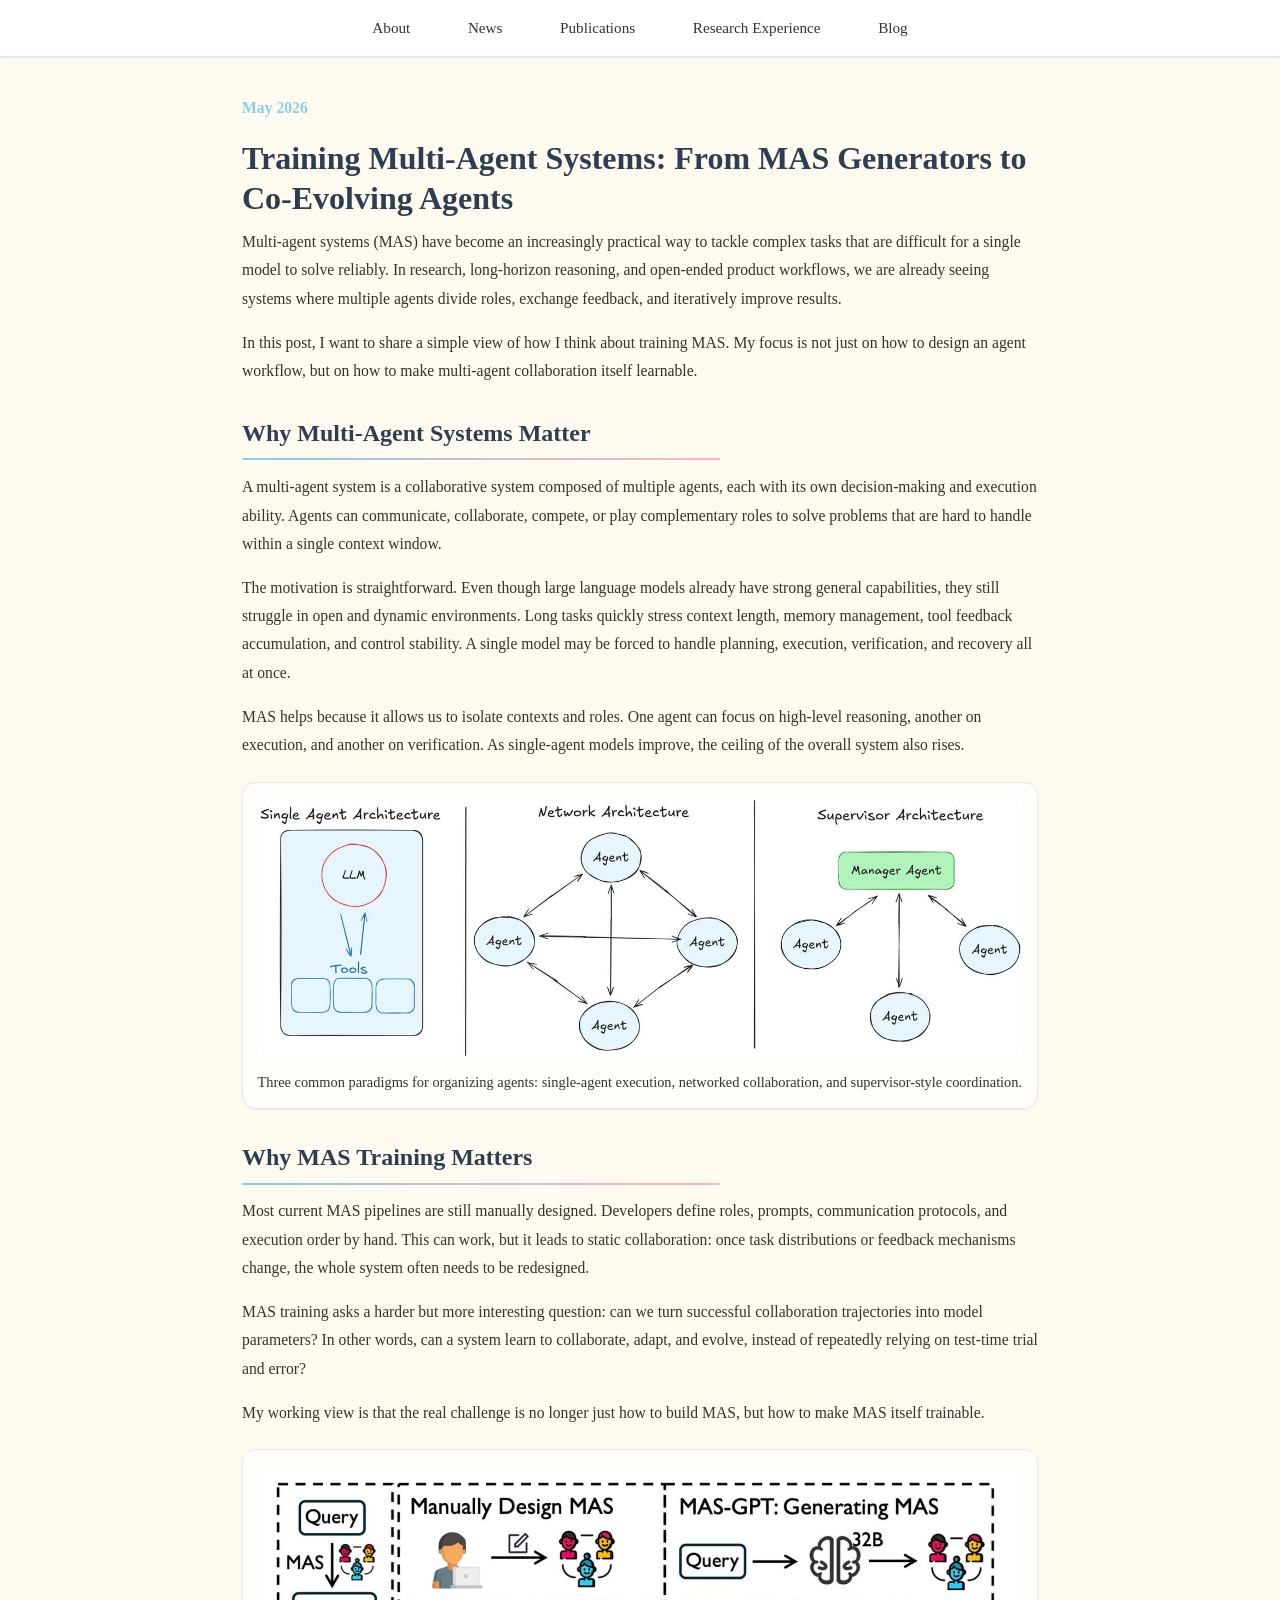
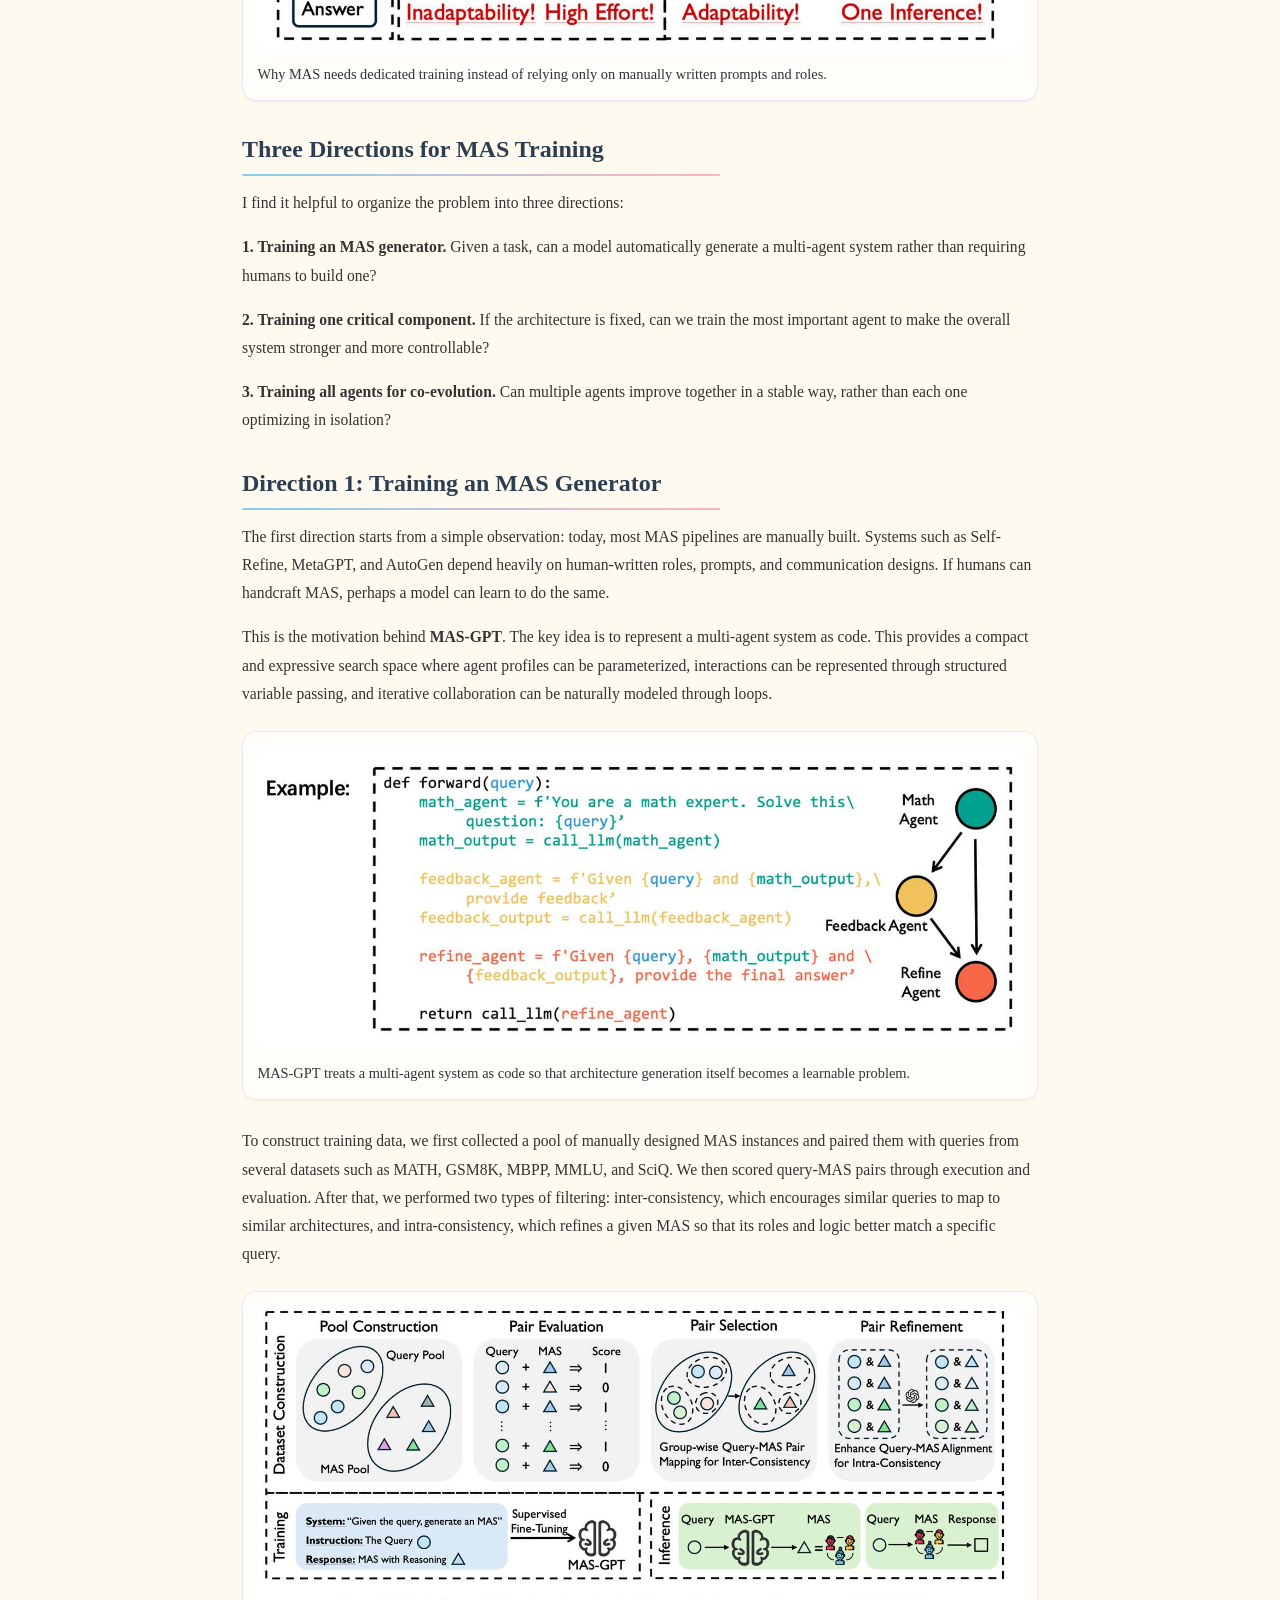
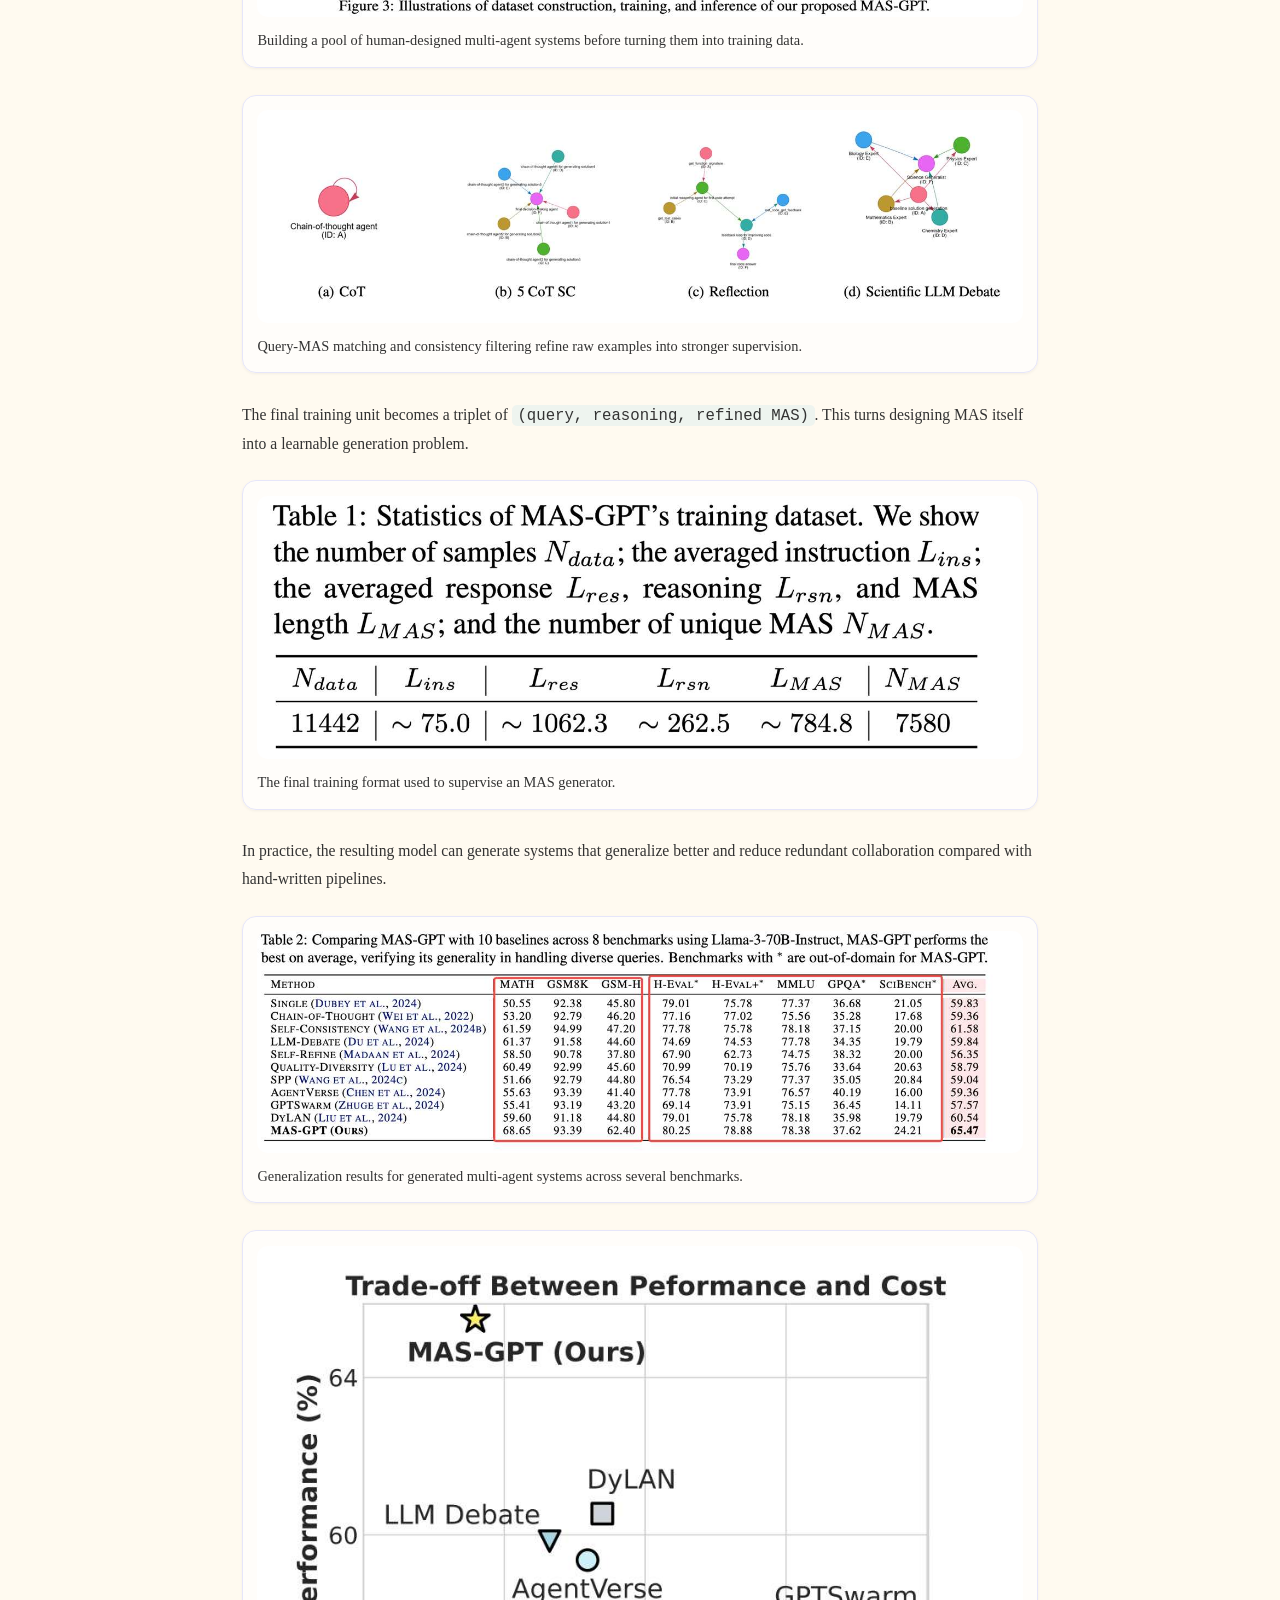
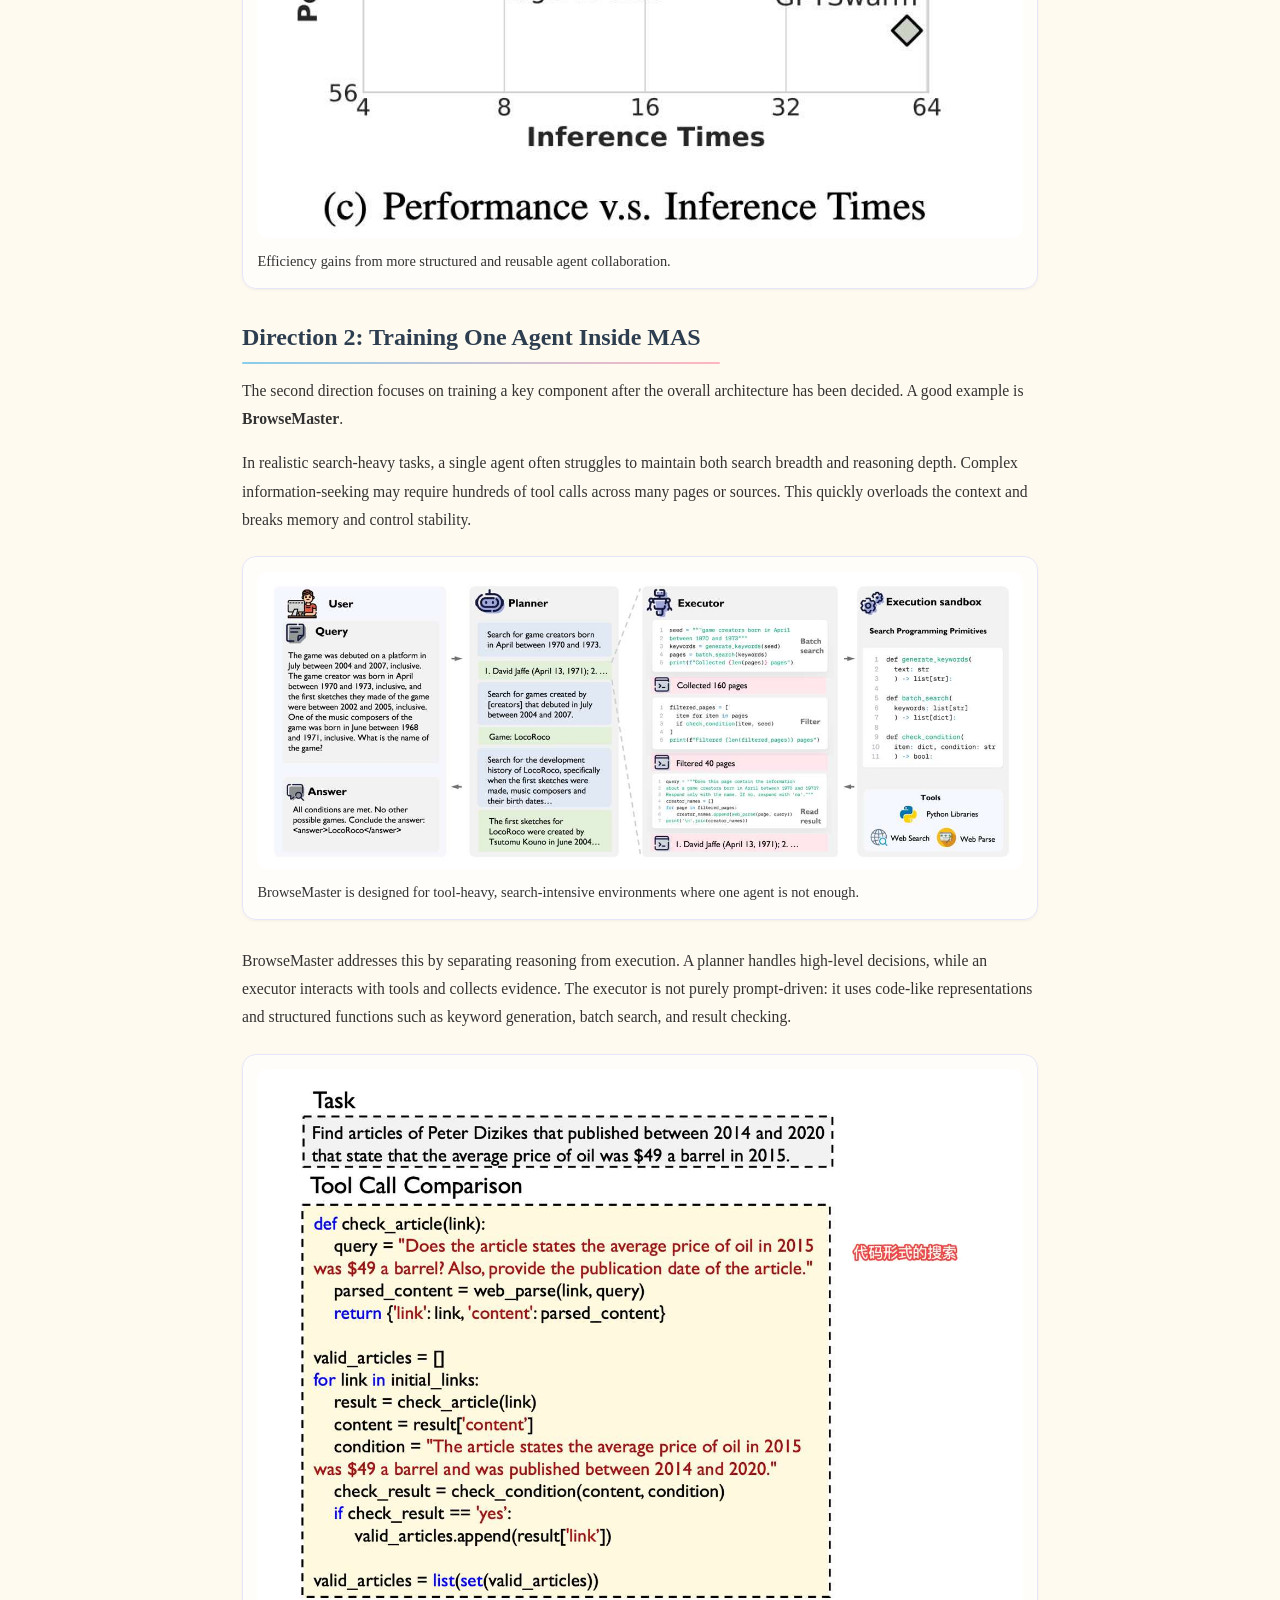
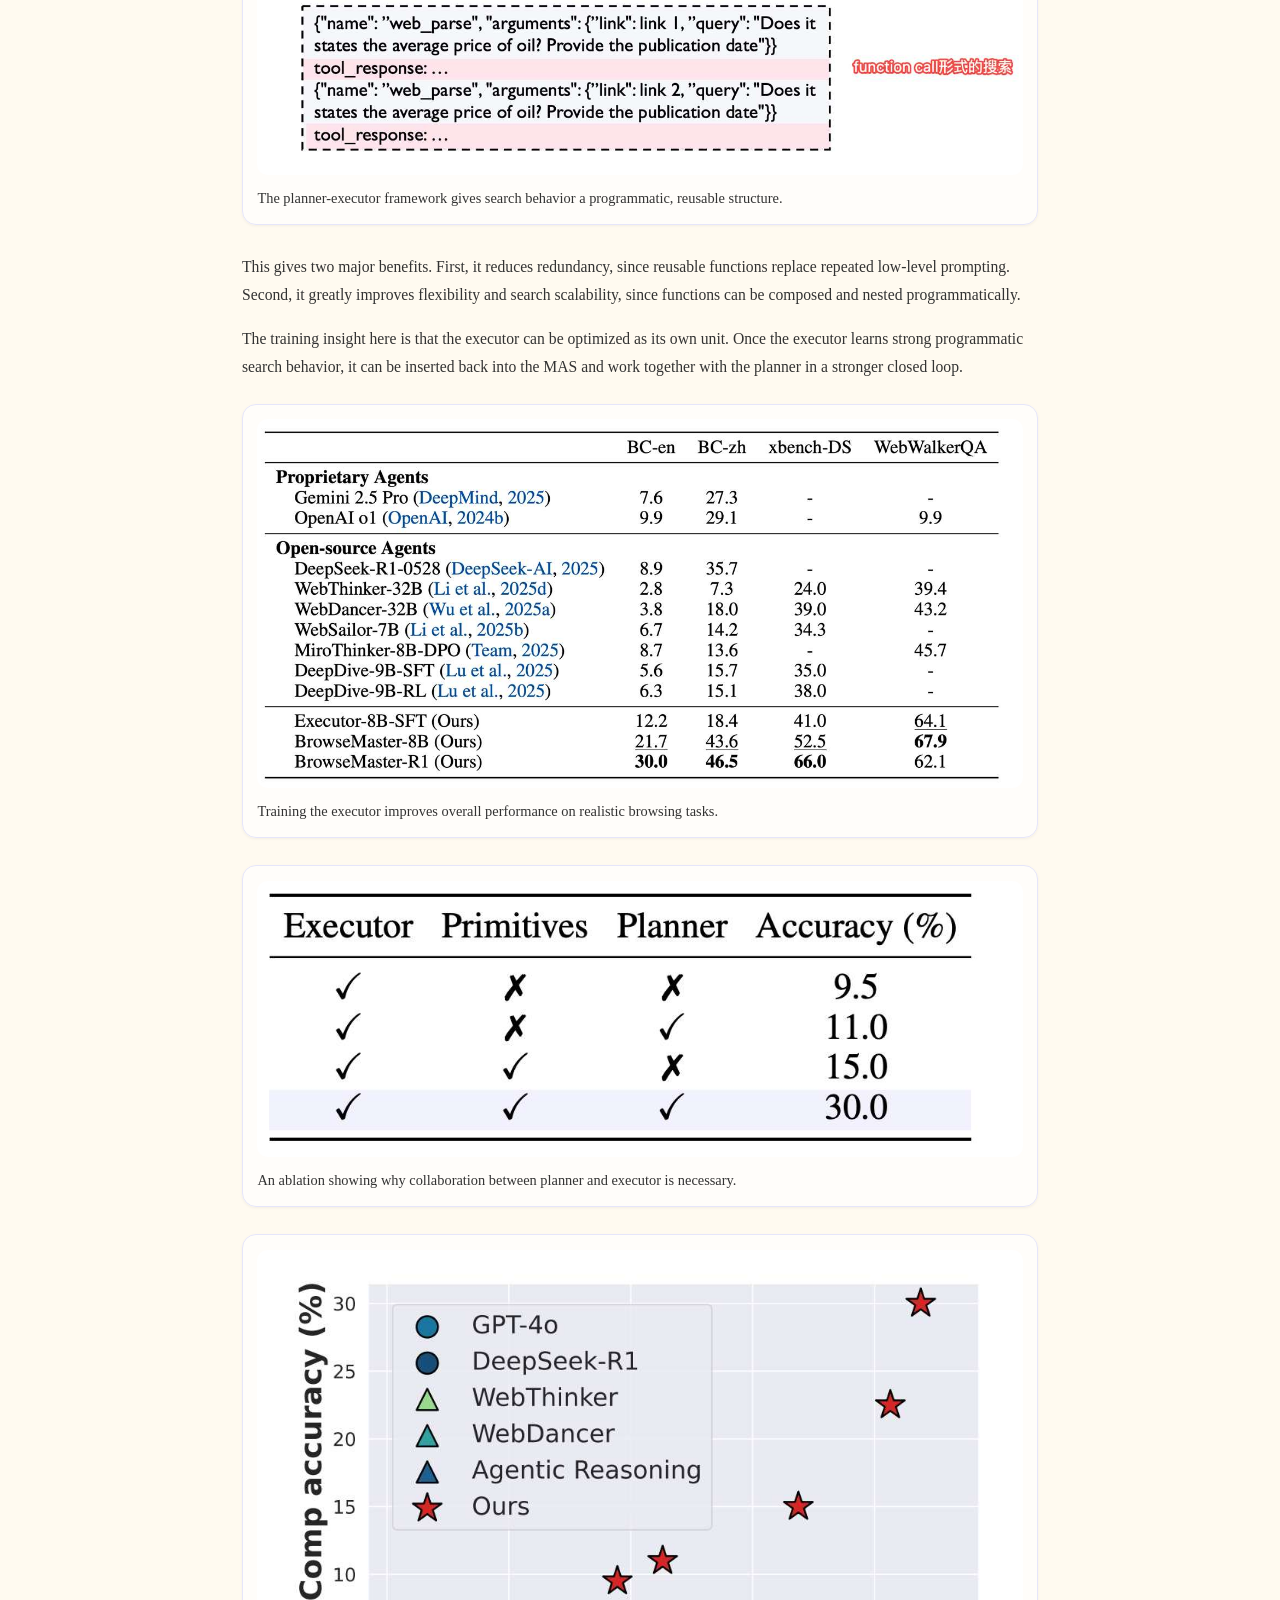
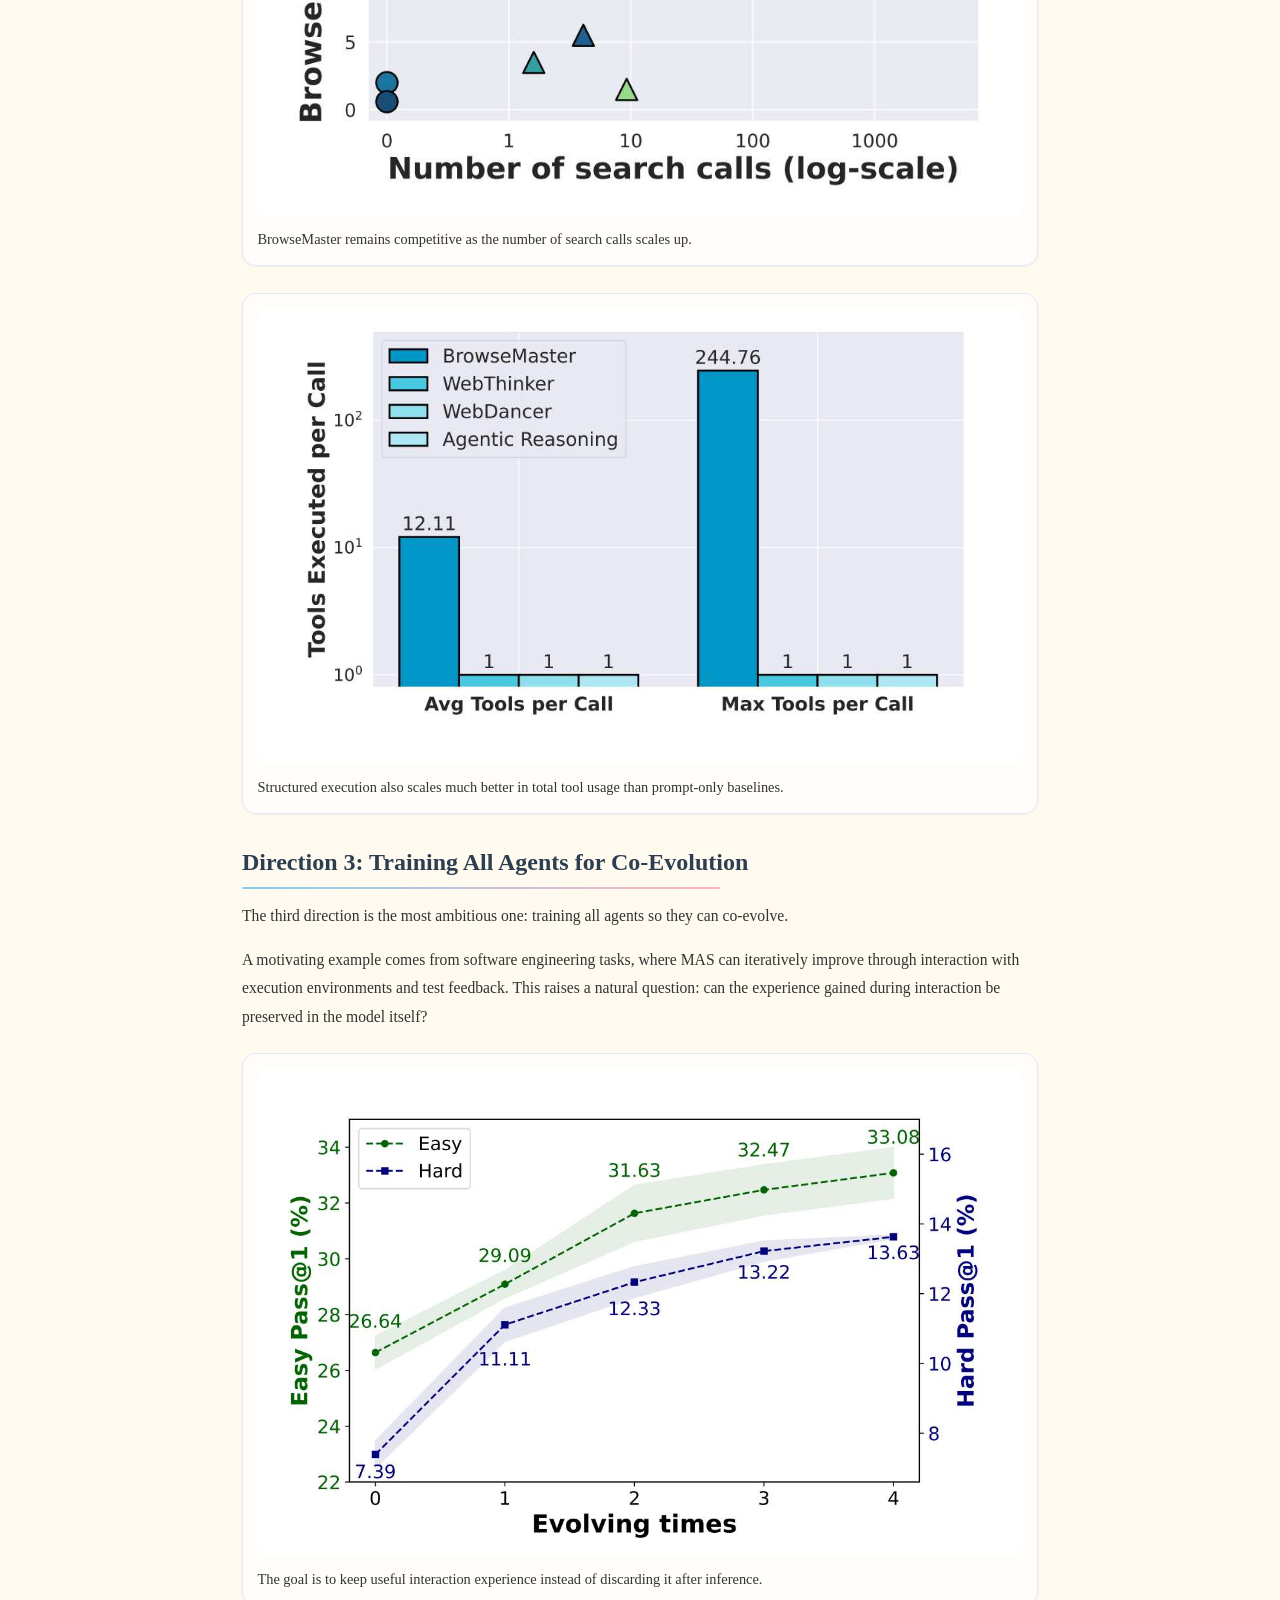
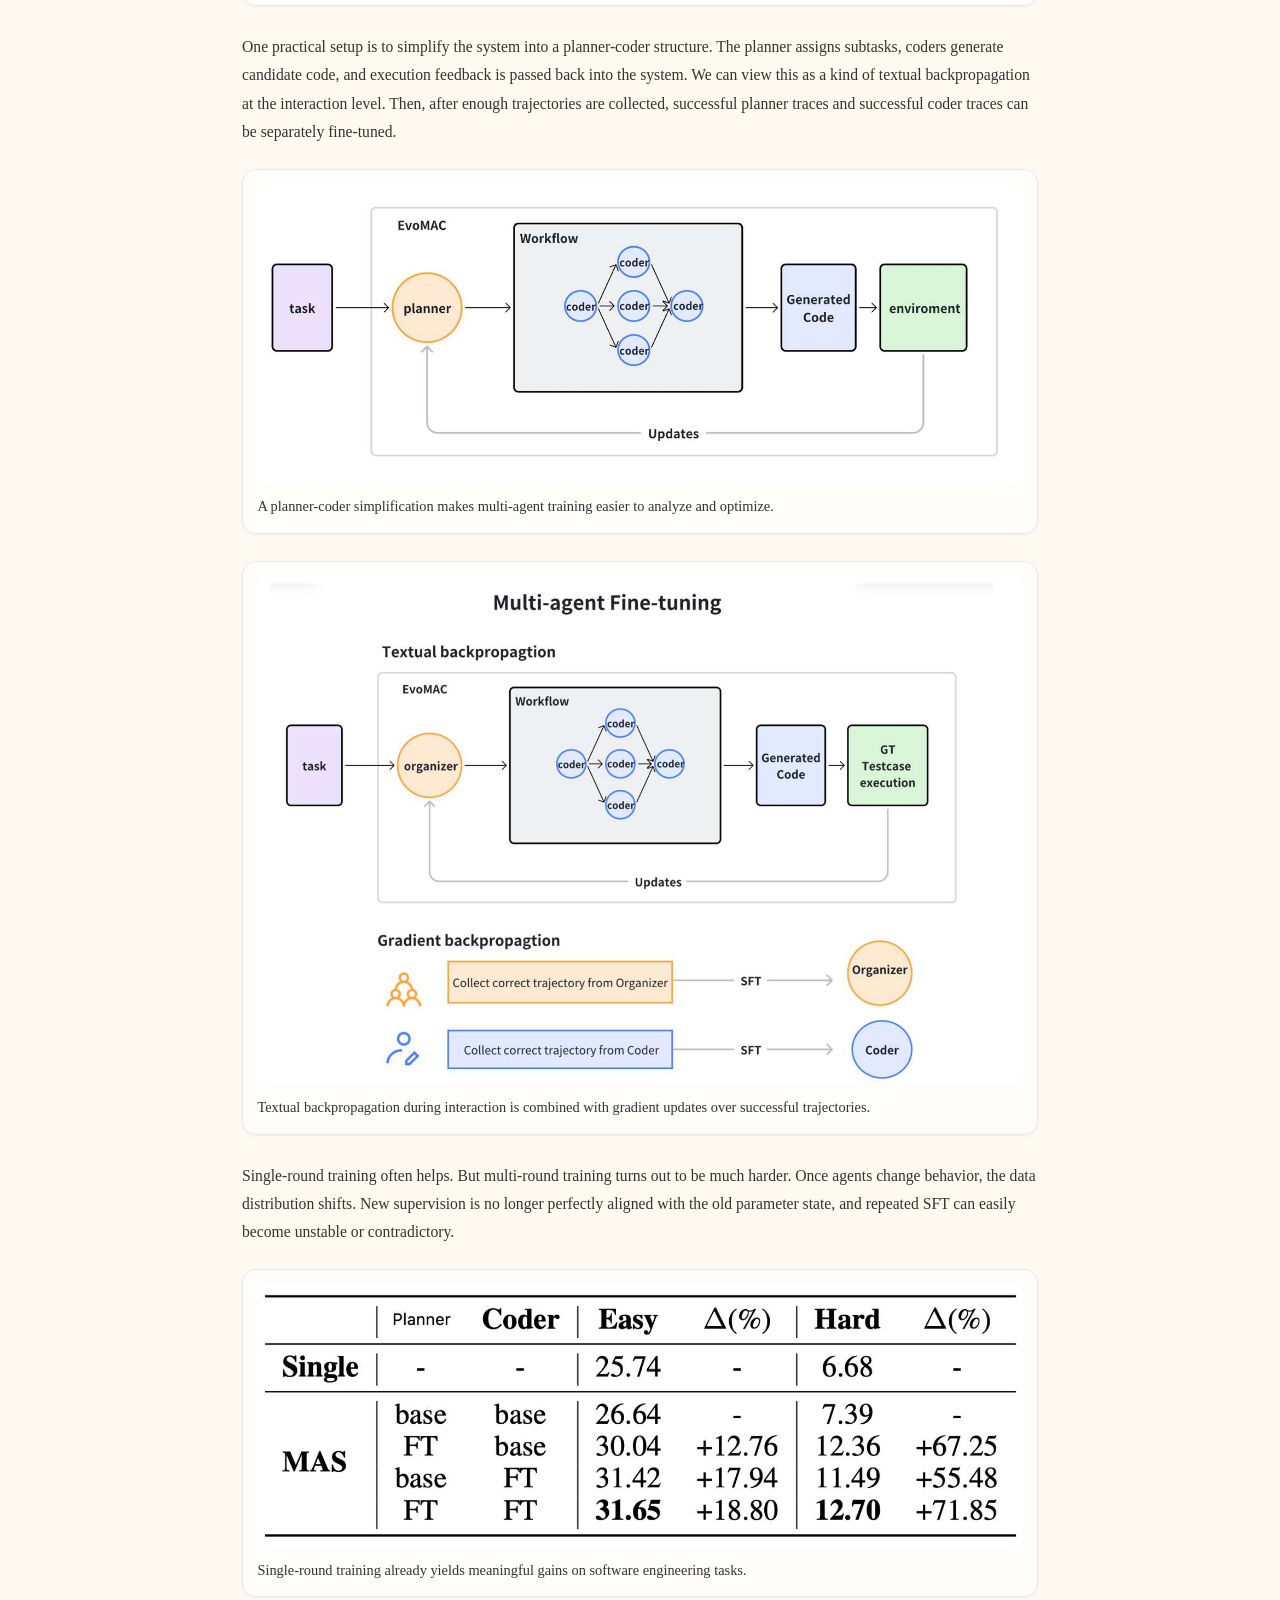
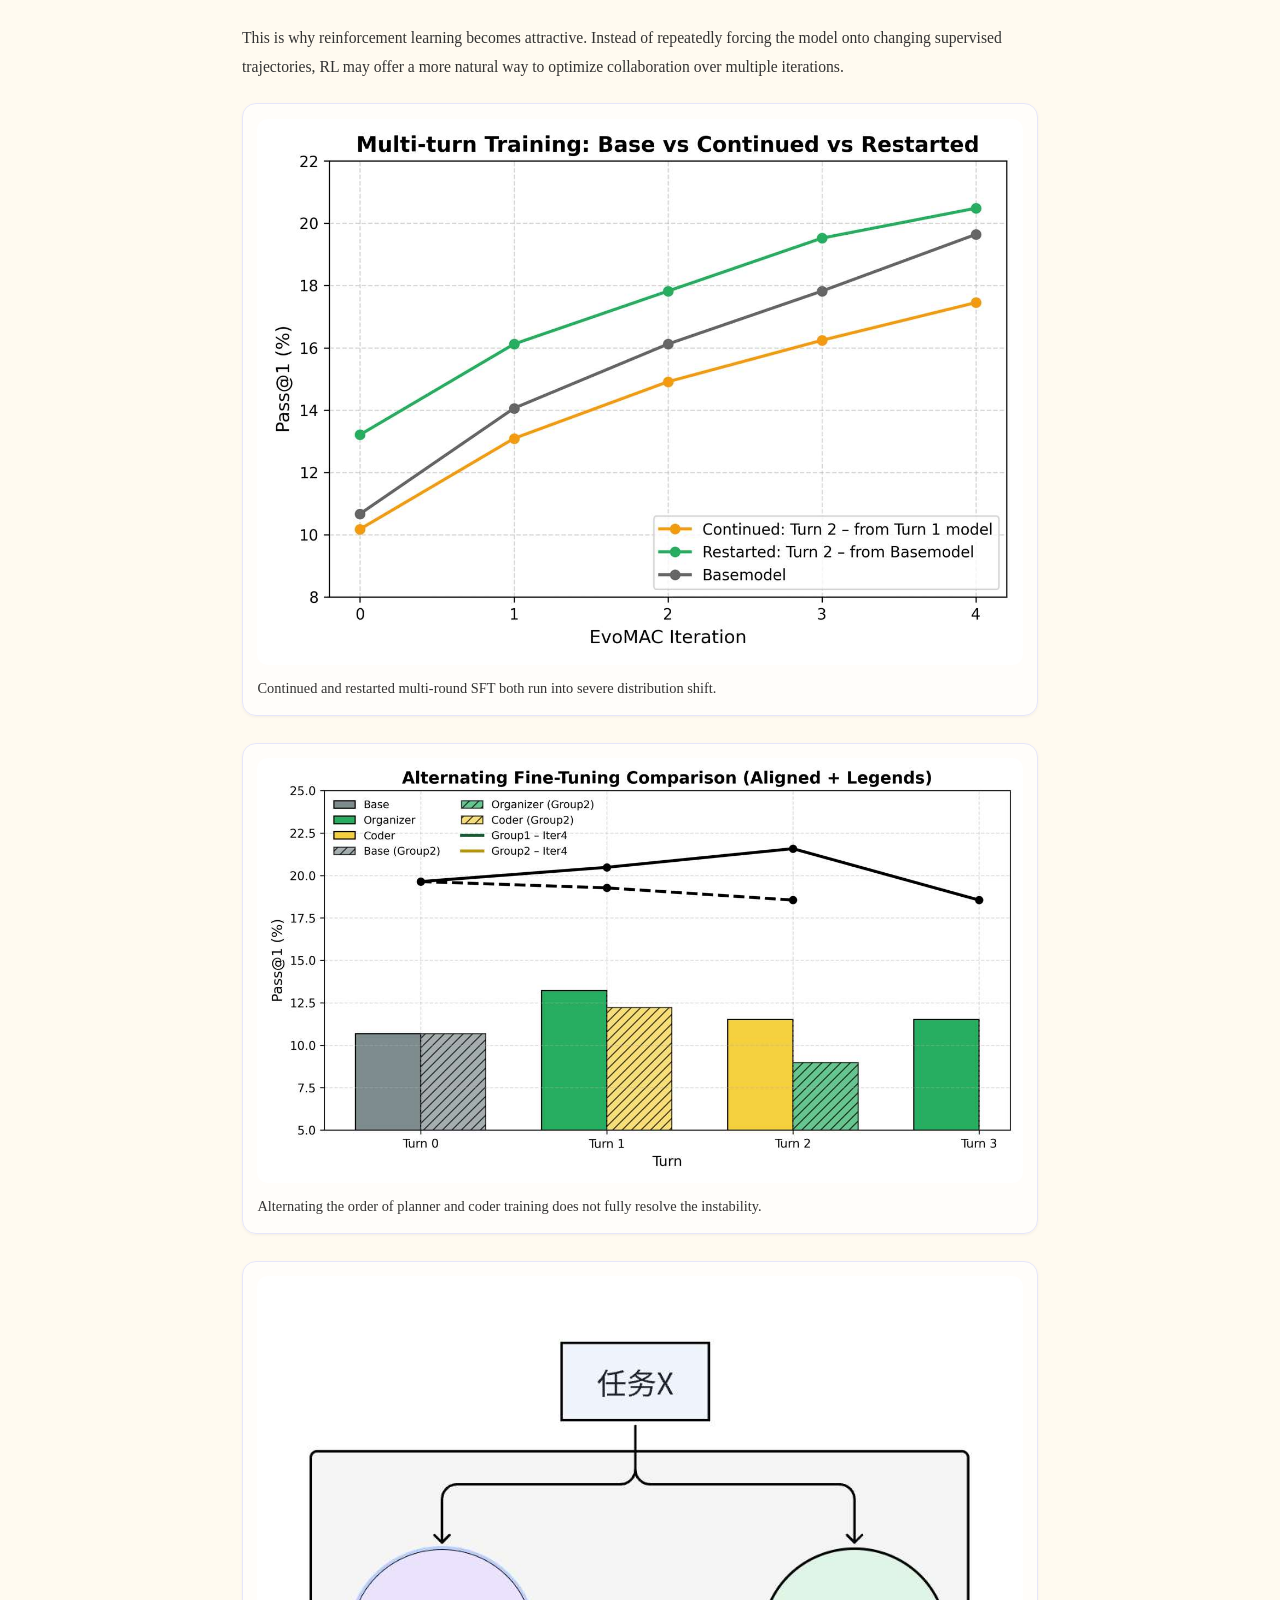
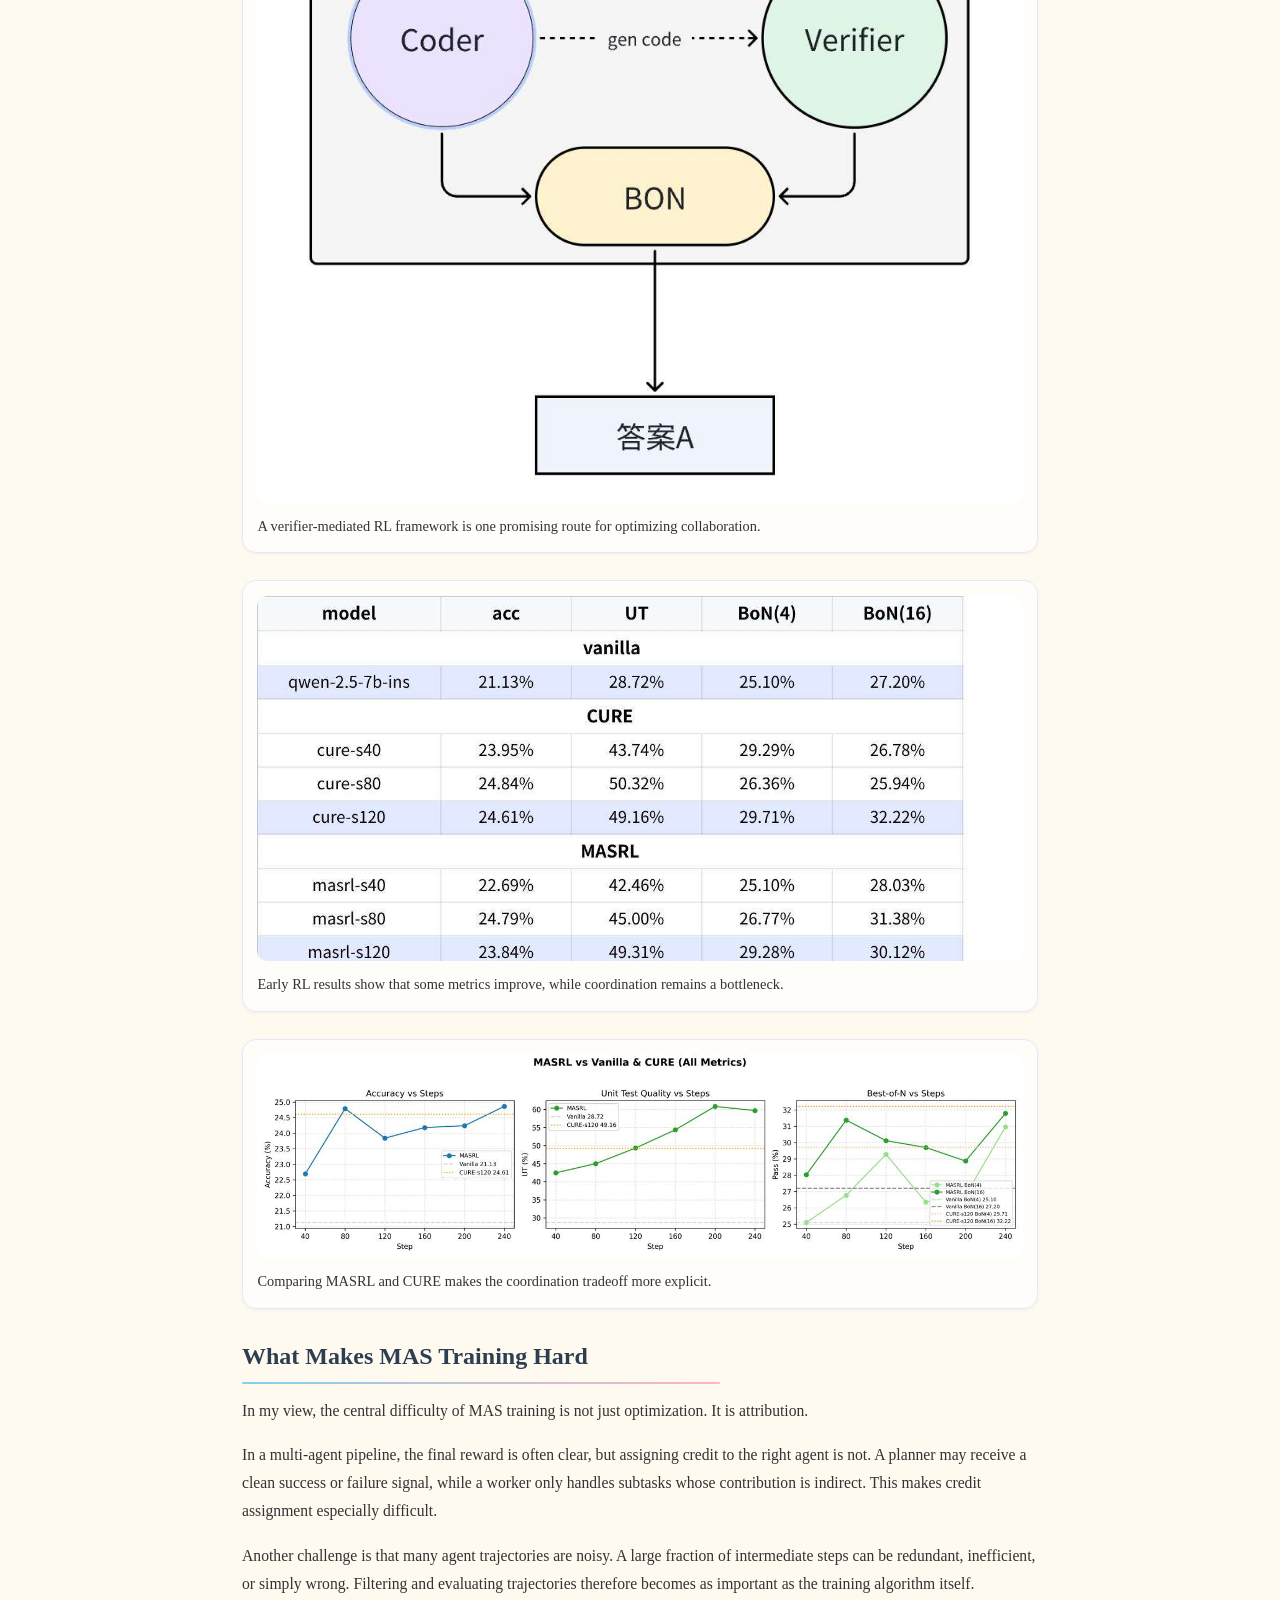
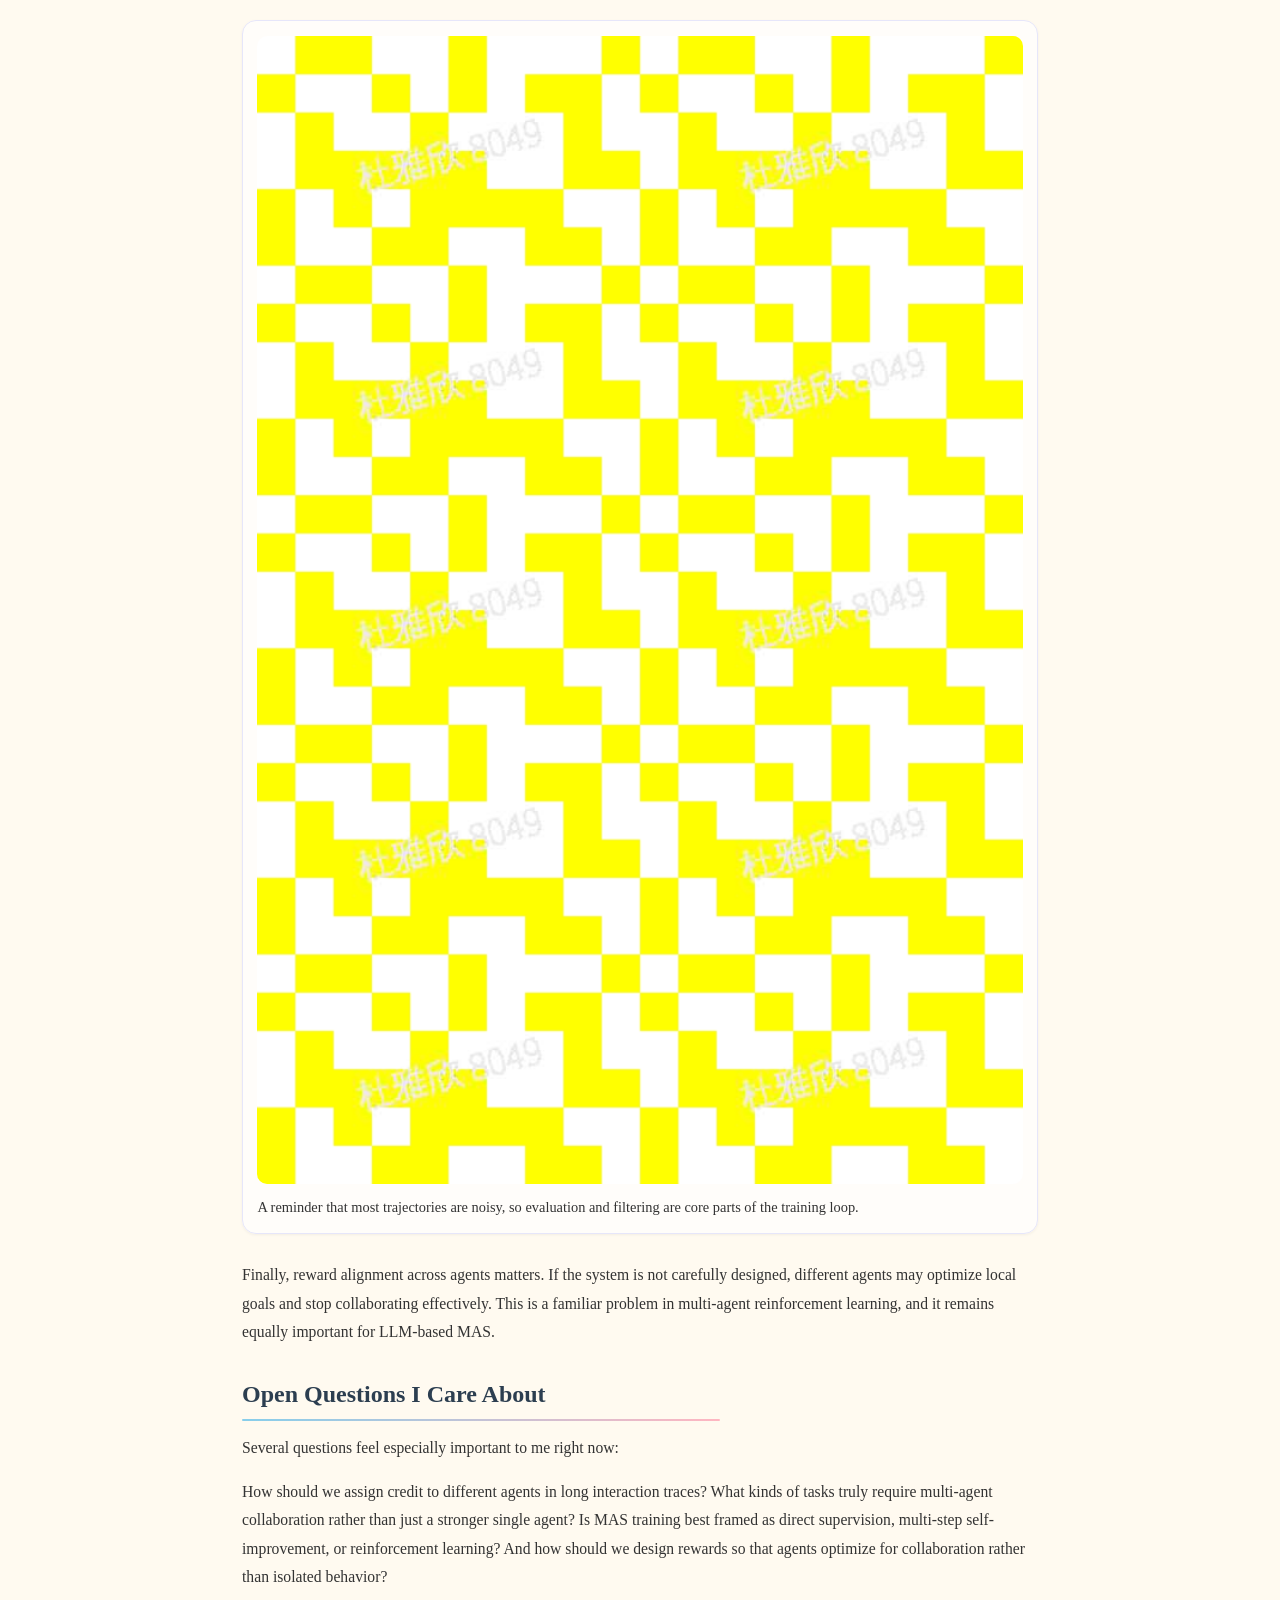
==== blog/multi-agent-training.html @ 7788f98d "Reposition blog figures inline" ====
<!DOCTYPE html>
<html lang="en">
<head>
    <meta charset="UTF-8">
    <meta name="viewport" content="width=device-width, initial-scale=1.0">
    <title>Training Multi-Agent Systems - Yaxin Du</title>
    <link rel="stylesheet" href="../style.css">
</head>
<body>
    <header>
        <nav>
            <ul>
                <li><a href="../index.html#about">About</a></li>
                <li><a href="../index.html#news">News</a></li>
                <li><a href="../index.html#publications">Publications</a></li>
                <li><a href="../index.html#experience">Research Experience</a></li>
                <li><a href="../index.html#blog">Blog</a></li>
            </ul>
        </nav>
    </header>

    <main>
        <section class="section">
            <div class="container blog-post">
                <p class="blog-meta">May 2026</p>
                <h1>Training Multi-Agent Systems: From MAS Generators to Co-Evolving Agents</h1>
                <p>
                    Multi-agent systems (MAS) have become an increasingly practical way to tackle complex tasks that
                    are difficult for a single model to solve reliably. In research, long-horizon reasoning, and
                    open-ended product workflows, we are already seeing systems where multiple agents divide roles,
                    exchange feedback, and iteratively improve results.
                </p>
                <p>
                    In this post, I want to share a simple view of how I think about training MAS. My focus is not
                    just on how to design an agent workflow, but on how to make multi-agent collaboration itself
                    learnable.
                </p>

                <h2>Why Multi-Agent Systems Matter</h2>
                <p>
                    A multi-agent system is a collaborative system composed of multiple agents, each with its own
                    decision-making and execution ability. Agents can communicate, collaborate, compete, or play
                    complementary roles to solve problems that are hard to handle within a single context window.
                </p>
                <p>
                    The motivation is straightforward. Even though large language models already have strong general
                    capabilities, they still struggle in open and dynamic environments. Long tasks quickly stress
                    context length, memory management, tool feedback accumulation, and control stability. A single
                    model may be forced to handle planning, execution, verification, and recovery all at once.
                </p>
                <p>
                    MAS helps because it allows us to isolate contexts and roles. One agent can focus on high-level
                    reasoning, another on execution, and another on verification. As single-agent models improve, the
                    ceiling of the overall system also rises.
                </p>
                <figure class="blog-figure">
                    <img src="assets-web/image2.jpg" alt="Comparison of single-agent, network, and supervisor multi-agent architectures.">
                    <figcaption>
                        Three common paradigms for organizing agents: single-agent execution, networked collaboration,
                        and supervisor-style coordination.
                    </figcaption>
                </figure>

                <h2>Why MAS Training Matters</h2>
                <p>
                    Most current MAS pipelines are still manually designed. Developers define roles, prompts,
                    communication protocols, and execution order by hand. This can work, but it leads to static
                    collaboration: once task distributions or feedback mechanisms change, the whole system often needs
                    to be redesigned.
                </p>
                <p>
                    MAS training asks a harder but more interesting question: can we turn successful collaboration
                    trajectories into model parameters? In other words, can a system learn to collaborate, adapt, and
                    evolve, instead of repeatedly relying on test-time trial and error?
                </p>
                <p>
                    My working view is that the real challenge is no longer just how to build MAS, but how to make MAS
                    itself trainable.
                </p>
                <figure class="blog-figure">
                    <img src="assets-web/image3.jpg" alt="Motivation for training multi-agent systems.">
                    <figcaption>
                        Why MAS needs dedicated training instead of relying only on manually written prompts and roles.
                    </figcaption>
                </figure>

                <h2>Three Directions for MAS Training</h2>
                <p>
                    I find it helpful to organize the problem into three directions:
                </p>
                <p>
                    <strong>1. Training an MAS generator.</strong> Given a task, can a model automatically generate a
                    multi-agent system rather than requiring humans to build one?
                </p>
                <p>
                    <strong>2. Training one critical component.</strong> If the architecture is fixed, can we train
                    the most important agent to make the overall system stronger and more controllable?
                </p>
                <p>
                    <strong>3. Training all agents for co-evolution.</strong> Can multiple agents improve together in a
                    stable way, rather than each one optimizing in isolation?
                </p>

                <h2>Direction 1: Training an MAS Generator</h2>
                <p>
                    The first direction starts from a simple observation: today, most MAS pipelines are manually built.
                    Systems such as Self-Refine, MetaGPT, and AutoGen depend heavily on human-written roles, prompts,
                    and communication designs. If humans can handcraft MAS, perhaps a model can learn to do the same.
                </p>
                <p>
                    This is the motivation behind <strong>MAS-GPT</strong>. The key idea is to represent a multi-agent
                    system as code. This provides a compact and expressive search space where agent profiles can be
                    parameterized, interactions can be represented through structured variable passing, and iterative
                    collaboration can be naturally modeled through loops.
                </p>
                <figure class="blog-figure">
                    <img src="assets-web/image4.jpg" alt="MAS-GPT overview.">
                    <figcaption>
                        MAS-GPT treats a multi-agent system as code so that architecture generation itself becomes a
                        learnable problem.
                    </figcaption>
                </figure>
                <p>
                    To construct training data, we first collected a pool of manually designed MAS instances and paired
                    them with queries from several datasets such as MATH, GSM8K, MBPP, MMLU, and SciQ. We then scored
                    query-MAS pairs through execution and evaluation. After that, we performed two types of filtering:
                    inter-consistency, which encourages similar queries to map to similar architectures, and
                    intra-consistency, which refines a given MAS so that its roles and logic better match a specific
                    query.
                </p>
                <figure class="blog-figure">
                    <img src="assets-web/image5.jpg" alt="MAS-GPT data collection.">
                    <figcaption>
                        Building a pool of human-designed multi-agent systems before turning them into training data.
                    </figcaption>
                </figure>
                <figure class="blog-figure">
                    <img src="assets-web/image6.jpg" alt="MAS-GPT data filtering.">
                    <figcaption>
                        Query-MAS matching and consistency filtering refine raw examples into stronger supervision.
                    </figcaption>
                </figure>
                <p>
                    The final training unit becomes a triplet of <code>(query, reasoning, refined MAS)</code>. This
                    turns designing MAS itself into a learnable generation problem.
                </p>
                <figure class="blog-figure">
                    <img src="assets-web/image7.jpg" alt="MAS-GPT training format.">
                    <figcaption>
                        The final training format used to supervise an MAS generator.
                    </figcaption>
                </figure>
                <p>
                    In practice, the resulting model can generate systems that generalize better and reduce redundant
                    collaboration compared with hand-written pipelines.
                </p>
                <figure class="blog-figure">
                    <img src="assets-web/image8.jpg" alt="MAS-GPT generalization results.">
                    <figcaption>
                        Generalization results for generated multi-agent systems across several benchmarks.
                    </figcaption>
                </figure>
                <figure class="blog-figure">
                    <img src="assets-web/image9.jpg" alt="MAS-GPT efficiency results.">
                    <figcaption>
                        Efficiency gains from more structured and reusable agent collaboration.
                    </figcaption>
                </figure>

                <h2>Direction 2: Training One Agent Inside MAS</h2>
                <p>
                    The second direction focuses on training a key component after the overall architecture has been
                    decided. A good example is <strong>BrowseMaster</strong>.
                </p>
                <p>
                    In realistic search-heavy tasks, a single agent often struggles to maintain both search breadth and
                    reasoning depth. Complex information-seeking may require hundreds of tool calls across many pages
                    or sources. This quickly overloads the context and breaks memory and control stability.
                </p>
                <figure class="blog-figure">
                    <img src="assets-web/image10.jpg" alt="BrowseMaster overview.">
                    <figcaption>
                        BrowseMaster is designed for tool-heavy, search-intensive environments where one agent is not
                        enough.
                    </figcaption>
                </figure>
                <p>
                    BrowseMaster addresses this by separating reasoning from execution. A planner handles high-level
                    decisions, while an executor interacts with tools and collects evidence. The executor is not purely
                    prompt-driven: it uses code-like representations and structured functions such as keyword
                    generation, batch search, and result checking.
                </p>
                <figure class="blog-figure">
                    <img src="assets-web/image11.jpg" alt="BrowseMaster framework.">
                    <figcaption>
                        The planner-executor framework gives search behavior a programmatic, reusable structure.
                    </figcaption>
                </figure>
                <p>
                    This gives two major benefits. First, it reduces redundancy, since reusable functions replace
                    repeated low-level prompting. Second, it greatly improves flexibility and search scalability, since
                    functions can be composed and nested programmatically.
                </p>
                <p>
                    The training insight here is that the executor can be optimized as its own unit. Once the executor
                    learns strong programmatic search behavior, it can be inserted back into the MAS and work together
                    with the planner in a stronger closed loop.
                </p>
                <figure class="blog-figure">
                    <img src="assets-web/image12.jpg" alt="BrowseMaster overall performance.">
                    <figcaption>
                        Training the executor improves overall performance on realistic browsing tasks.
                    </figcaption>
                </figure>
                <figure class="blog-figure">
                    <img src="assets-web/image13.jpg" alt="BrowseMaster collaboration ablation.">
                    <figcaption>
                        An ablation showing why collaboration between planner and executor is necessary.
                    </figcaption>
                </figure>
                <figure class="blog-figure">
                    <img src="assets-web/image14.jpg" alt="BrowseMaster scaling with search calls.">
                    <figcaption>
                        BrowseMaster remains competitive as the number of search calls scales up.
                    </figcaption>
                </figure>
                <figure class="blog-figure">
                    <img src="assets-web/image15.jpg" alt="BrowseMaster scaling with tool usage.">
                    <figcaption>
                        Structured execution also scales much better in total tool usage than prompt-only baselines.
                    </figcaption>
                </figure>

                <h2>Direction 3: Training All Agents for Co-Evolution</h2>
                <p>
                    The third direction is the most ambitious one: training all agents so they can co-evolve.
                </p>
                <p>
                    A motivating example comes from software engineering tasks, where MAS can iteratively improve
                    through interaction with execution environments and test feedback. This raises a natural question:
                    can the experience gained during interaction be preserved in the model itself?
                </p>
                <figure class="blog-figure">
                    <img src="assets-web/image16.jpg" alt="Motivation for co-evolving agents.">
                    <figcaption>
                        The goal is to keep useful interaction experience instead of discarding it after inference.
                    </figcaption>
                </figure>
                <p>
                    One practical setup is to simplify the system into a planner-coder structure. The planner assigns
                    subtasks, coders generate candidate code, and execution feedback is passed back into the system.
                    We can view this as a kind of textual backpropagation at the interaction level. Then, after enough
                    trajectories are collected, successful planner traces and successful coder traces can be separately
                    fine-tuned.
                </p>
                <figure class="blog-figure">
                    <img src="assets-web/image17.jpg" alt="Planner-coder training framework.">
                    <figcaption>
                        A planner-coder simplification makes multi-agent training easier to analyze and optimize.
                    </figcaption>
                </figure>
                <figure class="blog-figure">
                    <img src="assets-web/image18.jpg" alt="Textual and gradient backpropagation.">
                    <figcaption>
                        Textual backpropagation during interaction is combined with gradient updates over successful
                        trajectories.
                    </figcaption>
                </figure>
                <p>
                    Single-round training often helps. But multi-round training turns out to be much harder. Once
                    agents change behavior, the data distribution shifts. New supervision is no longer perfectly
                    aligned with the old parameter state, and repeated SFT can easily become unstable or contradictory.
                </p>
                <figure class="blog-figure">
                    <img src="assets-web/image19.jpg" alt="Single-round training results.">
                    <figcaption>
                        Single-round training already yields meaningful gains on software engineering tasks.
                    </figcaption>
                </figure>
                <p>
                    This is why reinforcement learning becomes attractive. Instead of repeatedly forcing the model onto
                    changing supervised trajectories, RL may offer a more natural way to optimize collaboration over
                    multiple iterations.
                </p>
                <figure class="blog-figure">
                    <img src="assets-web/image20.jpg" alt="Multi-round training instability.">
                    <figcaption>
                        Continued and restarted multi-round SFT both run into severe distribution shift.
                    </figcaption>
                </figure>
                <figure class="blog-figure">
                    <img src="assets-web/image21.jpg" alt="Alternating training order analysis.">
                    <figcaption>
                        Alternating the order of planner and coder training does not fully resolve the instability.
                    </figcaption>
                </figure>
                <figure class="blog-figure">
                    <img src="assets-web/image22.jpg" alt="RL training framework with coder and verifier.">
                    <figcaption>
                        A verifier-mediated RL framework is one promising route for optimizing collaboration.
                    </figcaption>
                </figure>
                <figure class="blog-figure">
                    <img src="assets-web/image23.jpg" alt="RL training result table.">
                    <figcaption>
                        Early RL results show that some metrics improve, while coordination remains a bottleneck.
                    </figcaption>
                </figure>
                <figure class="blog-figure">
                    <img src="assets-web/image24.jpg" alt="RL comparison curves.">
                    <figcaption>
                        Comparing MASRL and CURE makes the coordination tradeoff more explicit.
                    </figcaption>
                </figure>

                <h2>What Makes MAS Training Hard</h2>
                <p>
                    In my view, the central difficulty of MAS training is not just optimization. It is attribution.
                </p>
                <p>
                    In a multi-agent pipeline, the final reward is often clear, but assigning credit to the right agent
                    is not. A planner may receive a clean success or failure signal, while a worker only handles
                    subtasks whose contribution is indirect. This makes credit assignment especially difficult.
                </p>
                <p>
                    Another challenge is that many agent trajectories are noisy. A large fraction of intermediate steps
                    can be redundant, inefficient, or simply wrong. Filtering and evaluating trajectories therefore
                    becomes as important as the training algorithm itself.
                </p>
                <figure class="blog-figure">
                    <img src="assets-web/image25.jpg" alt="Illustration of noisy trajectories.">
                    <figcaption>
                        A reminder that most trajectories are noisy, so evaluation and filtering are core parts of the
                        training loop.
                    </figcaption>
                </figure>
                <p>
                    Finally, reward alignment across agents matters. If the system is not carefully designed, different
                    agents may optimize local goals and stop collaborating effectively. This is a familiar problem in
                    multi-agent reinforcement learning, and it remains equally important for LLM-based MAS.
                </p>

                <h2>Open Questions I Care About</h2>
                <p>
                    Several questions feel especially important to me right now:
                </p>
                <p>
                    How should we assign credit to different agents in long interaction traces? What kinds of tasks
                    truly require multi-agent collaboration rather than just a stronger single agent? Is MAS training
                    best framed as direct supervision, multi-step self-improvement, or reinforcement learning? And how
                    should we design rewards so that agents optimize for collaboration rather than isolated behavior?
                </p>
                <p>
                    There is also a deeper dilemma: if a task can already be solved well by a single agent, then MAS
                    may be unnecessary. But if a task truly benefits from MAS, it is often exactly the kind of task
                    that is difficult to train in a stable way.
                </p>

                <h2>Closing Thoughts</h2>
                <p>
                    Compared with single-agent systems, multi-agent systems are more naturally tied to iteration,
                    decomposition, and co-evolution. That is what makes them exciting, but also what makes them hard.
                </p>
                <p>
                    My current takeaway is simple: designing MAS is not enough. If we want robust, adaptive, and
                    scalable multi-agent systems, we need to understand how to train collaboration itself.
                </p>
                <p>
                    If you are interested in repo-level coding, tool use, or multi-agent training, I would be very
                    happy to discuss.
                </p>
            </div>
        </section>
    </main>

    <footer>
        <div class="container">
            <p>&copy; 2026 Yaxin Du. All rights reserved.</p>
        </div>
    </footer>
</body>
</html>
---- style.css ----
/* Reset and Base Styles */
* {
    margin: 0;
    padding: 0;
    box-sizing: border-box;
}

:root {
    --primary-color: #2c3e50;
    --secondary-color: #87ceeb;
    --accent-color: #ffb6c1;
    --text-color: #333333;
    --text-light: #808080;
    --bg-color: #fffaf0;
    --bg-light: #fff5ee;
    --border-color: #e6e6fa;
    --shadow: 0 1px 3px rgba(0, 0, 0, 0.05);
}

body {
    font-family: 'Georgia', 'Times New Roman', serif, -apple-system, BlinkMacSystemFont, 'Segoe UI', 'Roboto';
    line-height: 1.6;
    color: var(--text-color);
    background-color: var(--bg-color);
    font-size: 15px;
}

header {
    background-color: white;
    padding: 1rem 0;
    position: sticky;
    top: 0;
    z-index: 1000;
    box-shadow: 0 2px 8px rgba(135, 206, 235, 0.1);
    border-bottom: 2px solid var(--border-color);
}

nav ul {
    display: flex;
    justify-content: center;
    list-style: none;
    gap: 2rem;
}

nav a {
    color: var(--text-color);
    text-decoration: none;
    font-weight: 500;
    transition: all 0.3s ease;
    padding: 0.4rem 0.8rem;
    font-size: 0.95rem;
    border-radius: 15px;
}

nav a:hover {
    color: var(--secondary-color);
    background-color: rgba(135, 206, 235, 0.1);
}

.container {
    max-width: 1100px;
    margin: 0 auto;
    padding: 0 2rem;
}

.section {
    padding: 2.2rem 0;
}

.section:nth-child(even) {
    background-color: var(--bg-light);
}

.section h2 {
    font-size: 1.5rem;
    margin-bottom: 1.2rem;
    color: var(--primary-color);
    font-weight: 600;
    position: relative;
    padding-bottom: 0.5rem;
    display: inline-block;
}

.section h2::after {
    content: '';
    position: absolute;
    bottom: 0;
    left: 0;
    width: 60%;
    height: 2px;
    background: linear-gradient(to right, var(--secondary-color), var(--accent-color));
    border-radius: 2px;
}

.about-content {
    display: flex;
    gap: 2rem;
    align-items: start;
}

.profile-image {
    flex-shrink: 0;
}

.profile-image img {
    width: 160px;
    height: 160px;
    border-radius: 50%;
    object-fit: cover;
    box-shadow: 0 4px 15px rgba(135, 206, 235, 0.3);
    border: 3px solid white;
    transition: transform 0.3s ease;
}

.profile-image img:hover {
    transform: scale(1.05);
}

.profile-info h1 {
    font-size: 1.95rem;
    color: var(--primary-color);
    margin-bottom: 0.3rem;
    font-weight: 600;
    font-family: 'Georgia', serif;
}

.profile-info .title {
    font-size: 1rem;
    color: var(--text-light);
    margin-bottom: 0.2rem;
    font-style: italic;
}

.profile-info .affiliation {
    font-size: 0.95rem;
    color: var(--secondary-color);
    margin-bottom: 1rem;
    font-weight: 500;
}

.profile-info .bio,
.conference-note {
    line-height: 1.7;
    margin-bottom: 1rem;
    font-size: 0.95rem;
}

.conference-note {
    padding: 0.85rem 1rem;
    background-color: rgba(135, 206, 235, 0.12);
    border-left: 3px solid var(--secondary-color);
    border-radius: 8px;
}

.social-links {
    display: flex;
    gap: 0.8rem;
    flex-wrap: wrap;
}

.social-links a,
.social-links .social-wechat {
    color: var(--text-color);
    text-decoration: none;
    font-size: 0.88rem;
    transition: all 0.3s ease;
    display: flex;
    align-items: center;
    gap: 0.4rem;
    padding: 0.4rem 0.8rem;
    border-radius: 15px;
    background-color: rgba(135, 206, 235, 0.1);
}

.social-links a:hover {
    color: white;
    background-color: var(--secondary-color);
    transform: translateY(-2px);
}

.social-links i {
    font-size: 1rem;
}

.news-list,
.publications-list-simple,
.internship-list {
    list-style: none;
    padding: 0;
    margin: 0;
}

.news-list li,
.publications-list-simple li,
.internship-list li {
    margin-bottom: 1rem;
    line-height: 1.65;
    font-size: 0.92rem;
    color: var(--text-color);
    padding-left: 1.2rem;
    position: relative;
}

.news-list li::before,
.publications-list-simple li::before,
.internship-list li::before {
    content: "•";
    position: absolute;
    left: 0;
    color: var(--secondary-color);
    font-weight: bold;
    font-size: 1.2rem;
}

.news-date,
.publications-list-simple .venue,
.internship-list .intern-period {
    display: inline-block;
    color: white;
    padding: 0.15rem 0.5rem;
    border-radius: 4px;
    font-size: 0.75rem;
    font-weight: 600;
    margin-right: 0.5rem;
}

.news-date,
.publications-list-simple .venue {
    background-color: var(--secondary-color);
}

.internship-list .intern-period {
    background-color: var(--accent-color);
}

.news-list a,
.publications-list-simple li a,
.internship-list .intern-role a {
    color: var(--secondary-color);
    text-decoration: none;
}

.news-list a:hover,
.publications-list-simple li a:hover,
.internship-list .intern-role a:hover {
    text-decoration: underline;
}

.publications-list-simple .authors {
    font-size: 0.85rem;
    color: var(--text-light);
}

.citation-note {
    font-size: 0.84rem;
    color: var(--text-light);
    font-style: italic;
}

.publications-list-simple .authors strong {
    font-weight: 600;
    color: var(--text-color);
}

.publication-group {
    margin-top: 1rem;
}

.publication-group + .publication-group {
    margin-top: 2rem;
}

.publication-group h3 {
    color: var(--primary-color);
    font-size: 1.12rem;
    margin-bottom: 0.85rem;
}

.publication-subgroup + .publication-subgroup {
    margin-top: 1.5rem;
}

.group-label {
    font-size: 0.82rem;
    text-transform: uppercase;
    letter-spacing: 0.08em;
    color: var(--text-light);
    margin-bottom: 0.75rem;
}

.muted-list li {
    opacity: 0.9;
}

.publication-details {
    margin-top: 1rem;
    border: 1px solid var(--border-color);
    border-radius: 10px;
    background: rgba(255, 255, 255, 0.65);
    padding: 0.2rem 1rem 0.8rem;
}

.publication-details summary {
    cursor: pointer;
    color: var(--primary-color);
    font-size: 1.02rem;
    font-weight: 600;
    padding: 0.85rem 0;
    list-style: none;
}

.publication-details summary::-webkit-details-marker {
    display: none;
}

.publication-details summary::after {
    content: 'Show';
    float: right;
    color: var(--secondary-color);
    font-size: 0.82rem;
    font-weight: 500;
}

.publication-details[open] summary::after {
    content: 'Hide';
}

.blog-card {
    background: rgba(255, 255, 255, 0.72);
    border: 1px solid var(--border-color);
    border-radius: 12px;
    padding: 1.2rem 1.3rem;
    box-shadow: var(--shadow);
}

.blog-card h3,
.blog-post h1 {
    color: var(--primary-color);
    margin-bottom: 0.65rem;
}

.blog-meta {
    color: var(--secondary-color);
    font-size: 0.85rem;
    font-weight: 600;
    margin-bottom: 0.45rem;
}

.blog-summary {
    color: var(--text-color);
    font-size: 0.93rem;
    line-height: 1.7;
    margin-bottom: 0.9rem;
}

.blog-link {
    display: inline-block;
    color: var(--secondary-color);
    text-decoration: none;
    font-weight: 600;
}

.blog-link:hover {
    text-decoration: underline;
}

.blog-post {
    max-width: 860px;
}

.blog-post h1 {
    font-size: 2rem;
    line-height: 1.25;
}

.blog-post h2 {
    display: block;
    margin-top: 1.8rem;
    margin-bottom: 0.8rem;
}

.blog-post p {
    margin-bottom: 1rem;
    line-height: 1.8;
    font-size: 0.98rem;
}

.blog-post code {
    font-family: ui-monospace, SFMono-Regular, Menlo, monospace;
    background: rgba(135, 206, 235, 0.14);
    padding: 0.1rem 0.35rem;
    border-radius: 5px;
}

.blog-figure {
    margin: 1.4rem 0 1.7rem;
    padding: 0.9rem;
    background: rgba(255, 255, 255, 0.68);
    border: 1px solid var(--border-color);
    border-radius: 14px;
    box-shadow: var(--shadow);
}

.blog-figure img {
    display: block;
    width: 100%;
    border-radius: 10px;
}

.blog-figure figcaption {
    margin-top: 0.75rem;
    color: var(--text-color);
    font-size: 0.9rem;
    line-height: 1.6;
}

.blog-gallery {
    display: grid;
    grid-template-columns: repeat(auto-fit, minmax(240px, 1fr));
    gap: 1rem;
    margin-top: 1rem;
}

.blog-gallery .blog-figure {
    margin: 0;
}

.experience-header {
    display: flex;
    flex-wrap: wrap;
    align-items: center;
    gap: 0.4rem;
    margin-bottom: 0.3rem;
}

.internship-list .intern-company {
    font-size: 0.96rem;
    font-weight: 600;
    color: var(--primary-color);
}

.internship-list .intern-role {
    font-size: 0.88rem;
    color: var(--text-light);
}

footer {
    background: linear-gradient(to right, var(--bg-light), white);
    color: var(--text-light);
    text-align: center;
    padding: 1.5rem 0;
    margin-top: 2rem;
    border-top: 2px solid var(--border-color);
    font-size: 0.85rem;
}

footer p {
    margin: 0.2rem 0;
}

@media (max-width: 768px) {
    .about-content {
        flex-direction: column;
        align-items: center;
        text-align: center;
    }

    .profile-image img {
        width: 180px;
        height: 180px;
    }

    .social-links {
        justify-content: center;
    }

    nav ul {
        flex-wrap: wrap;
        gap: 1rem;
    }

    .experience-header {
        flex-direction: column;
        align-items: flex-start;
        gap: 0.35rem;
    }

    .section h2 {
        font-size: 1.6rem;
    }

    .profile-info h1 {
        font-size: 2rem;
    }

    .container {
        padding: 0 1.25rem;
    }
}
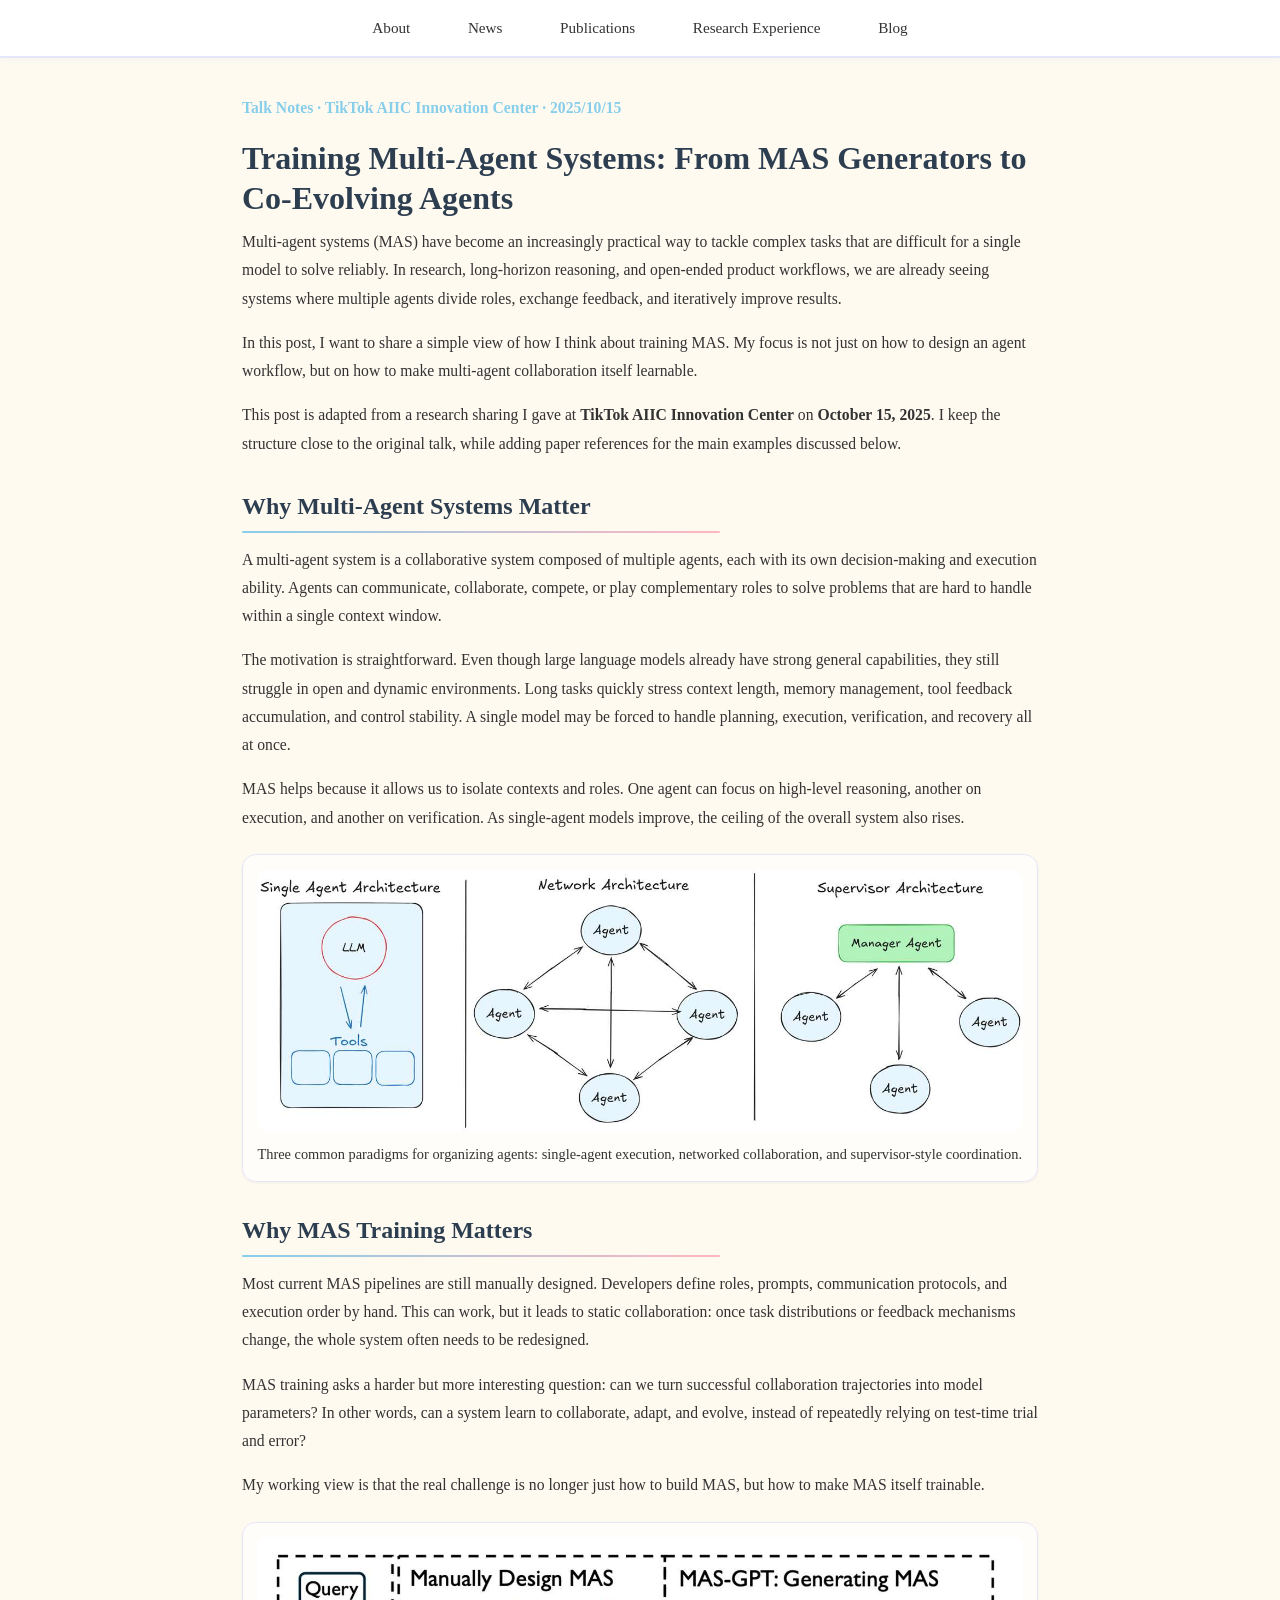
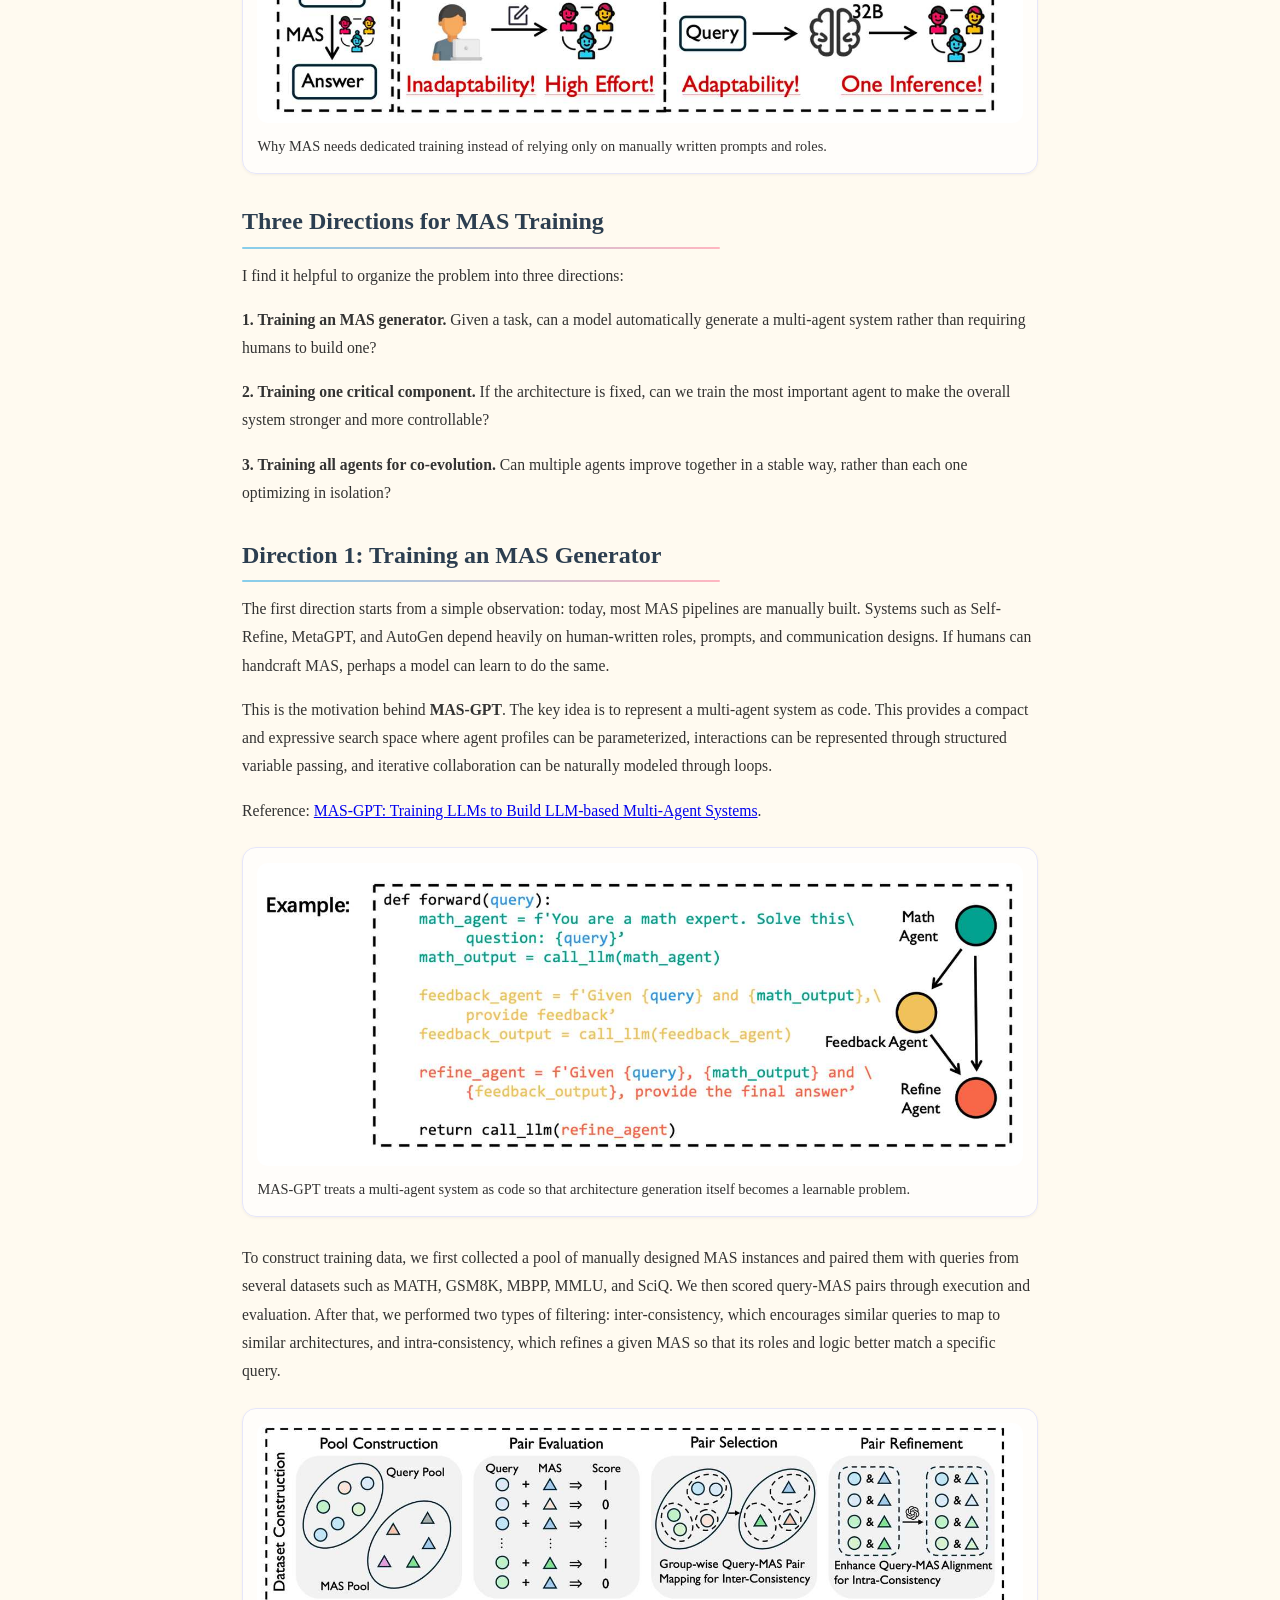
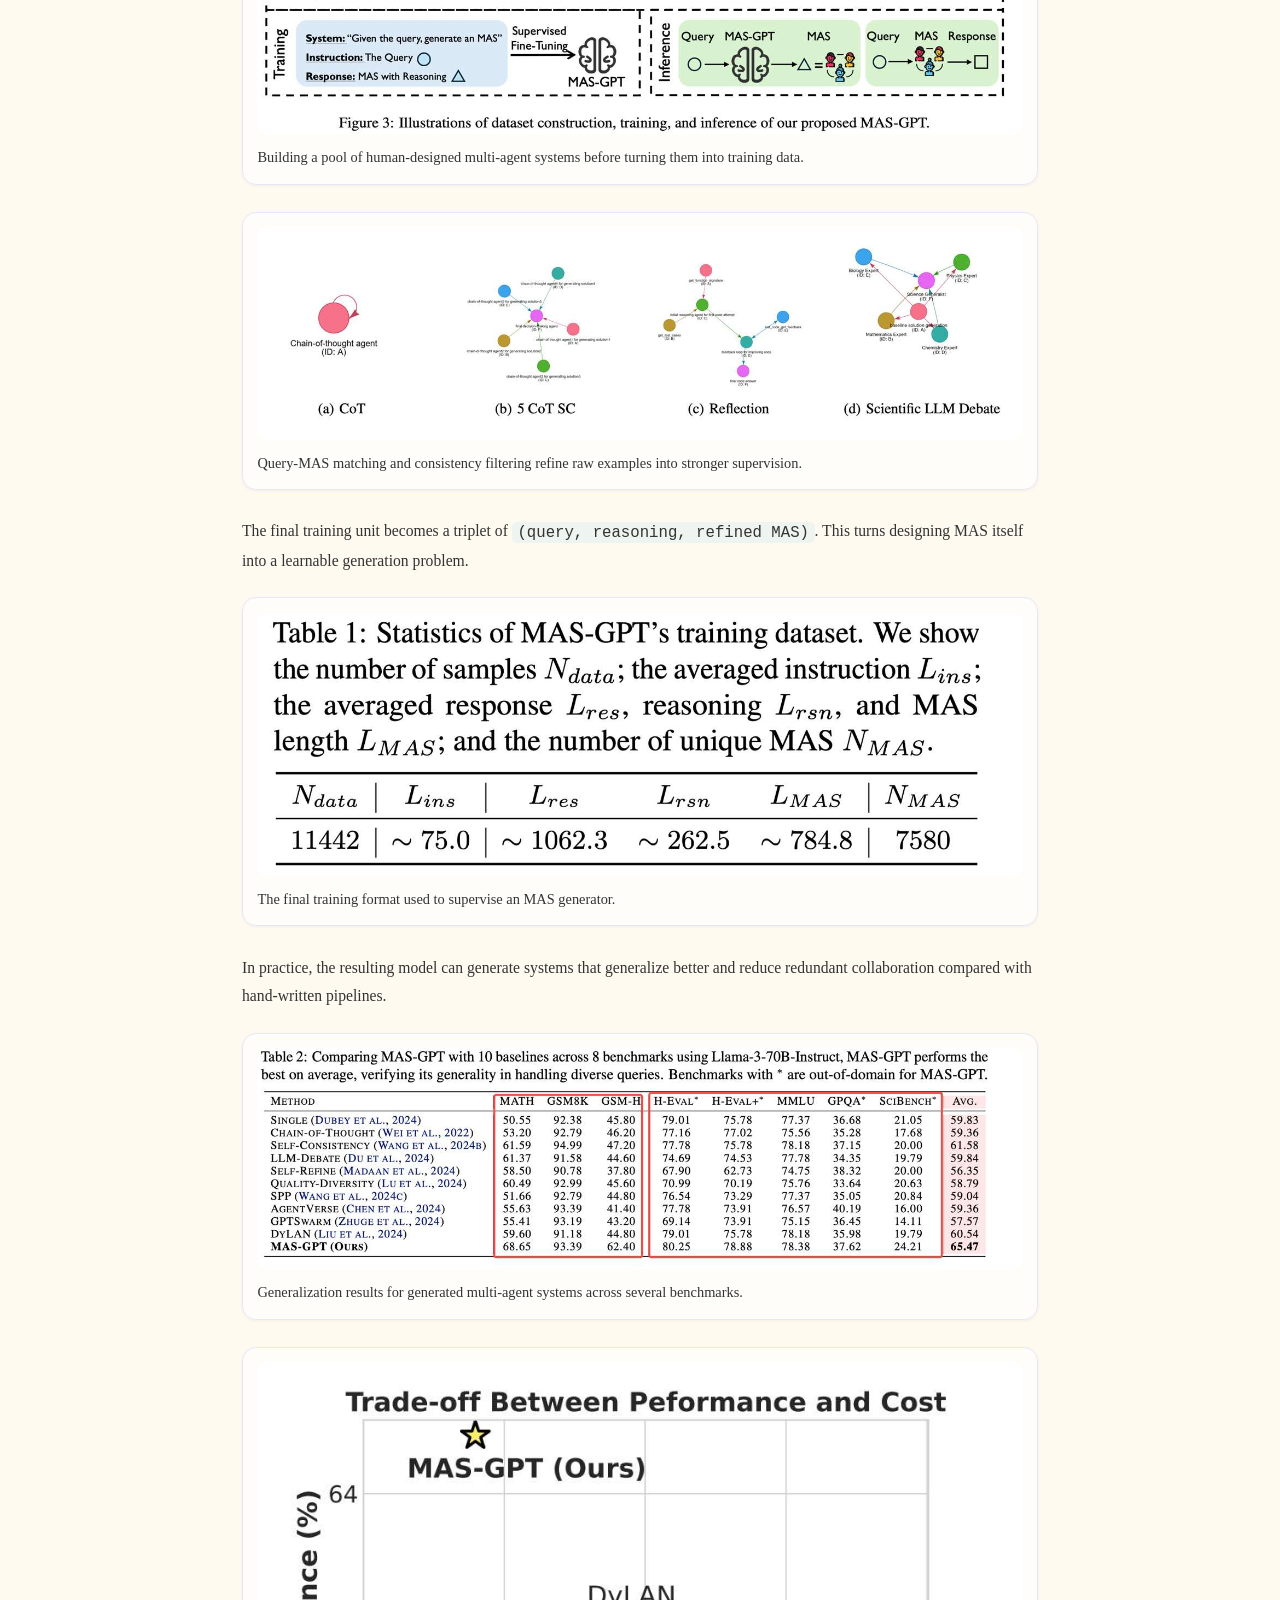
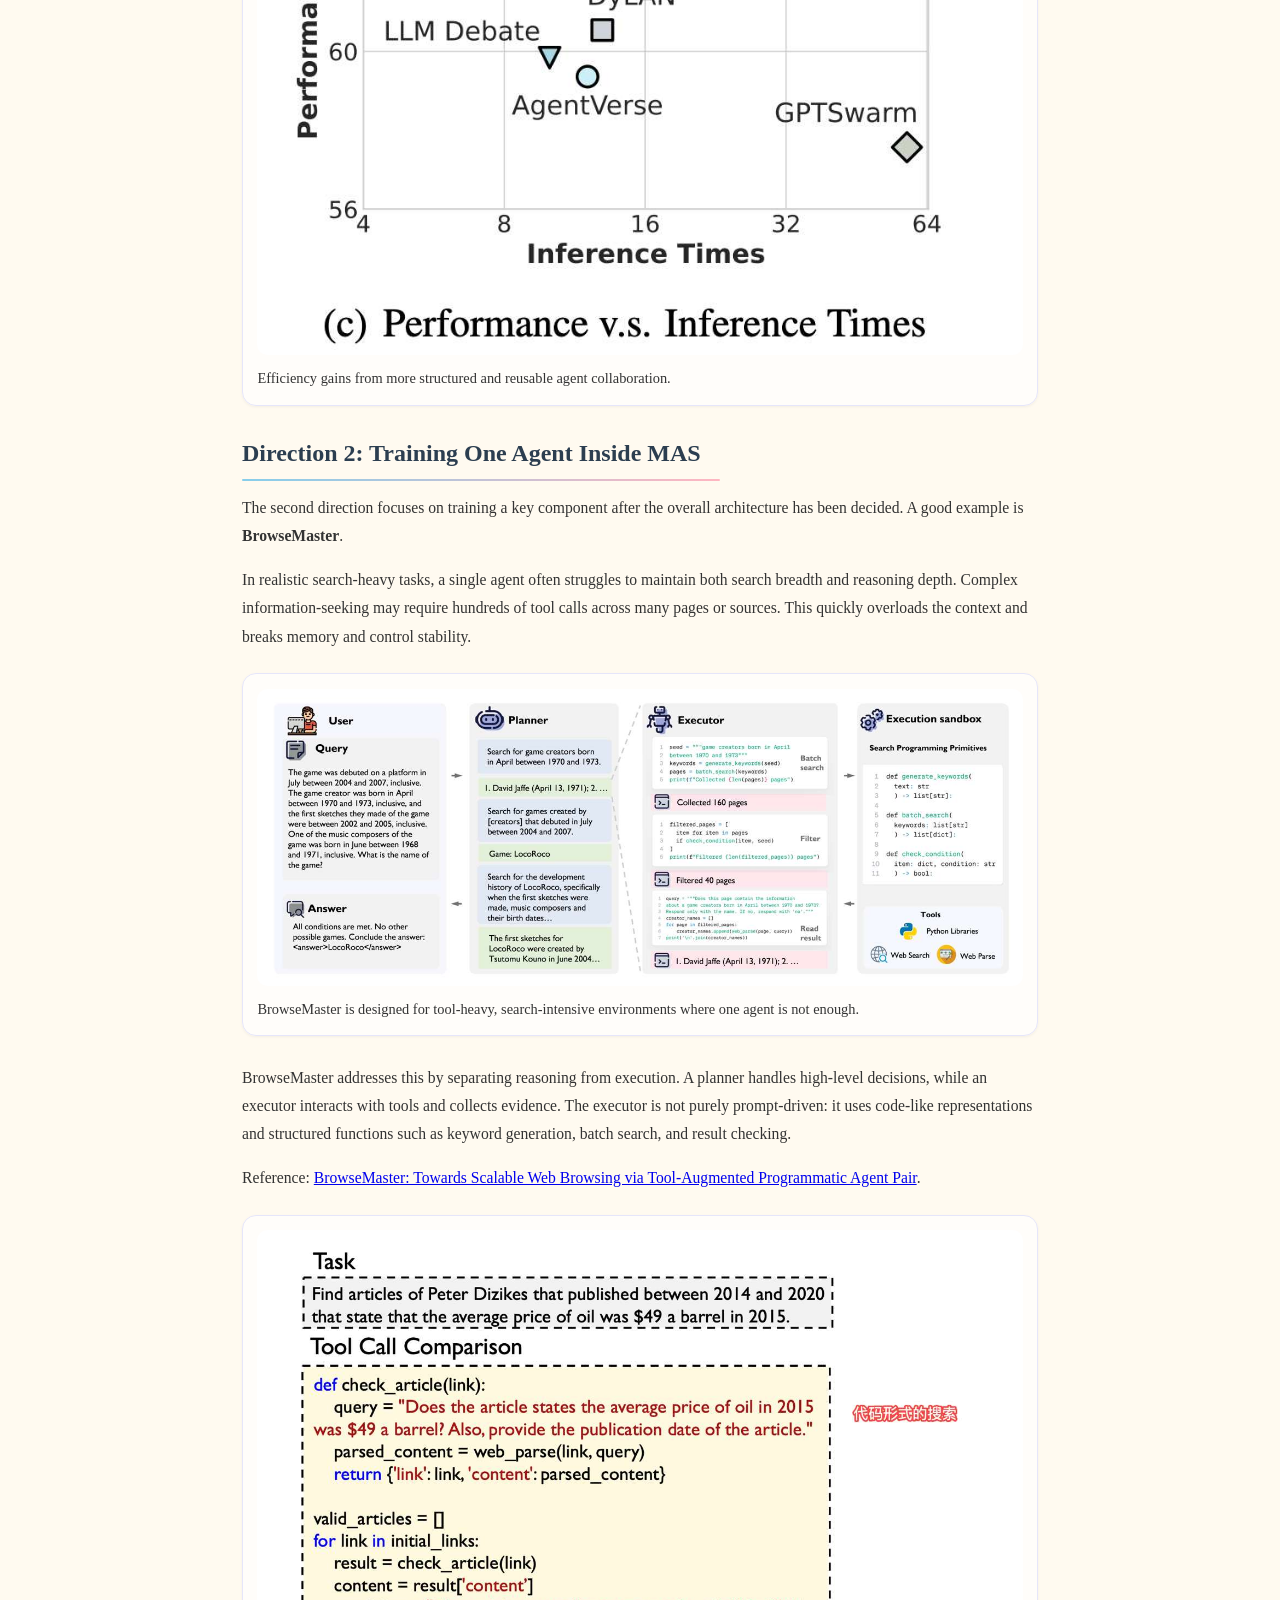
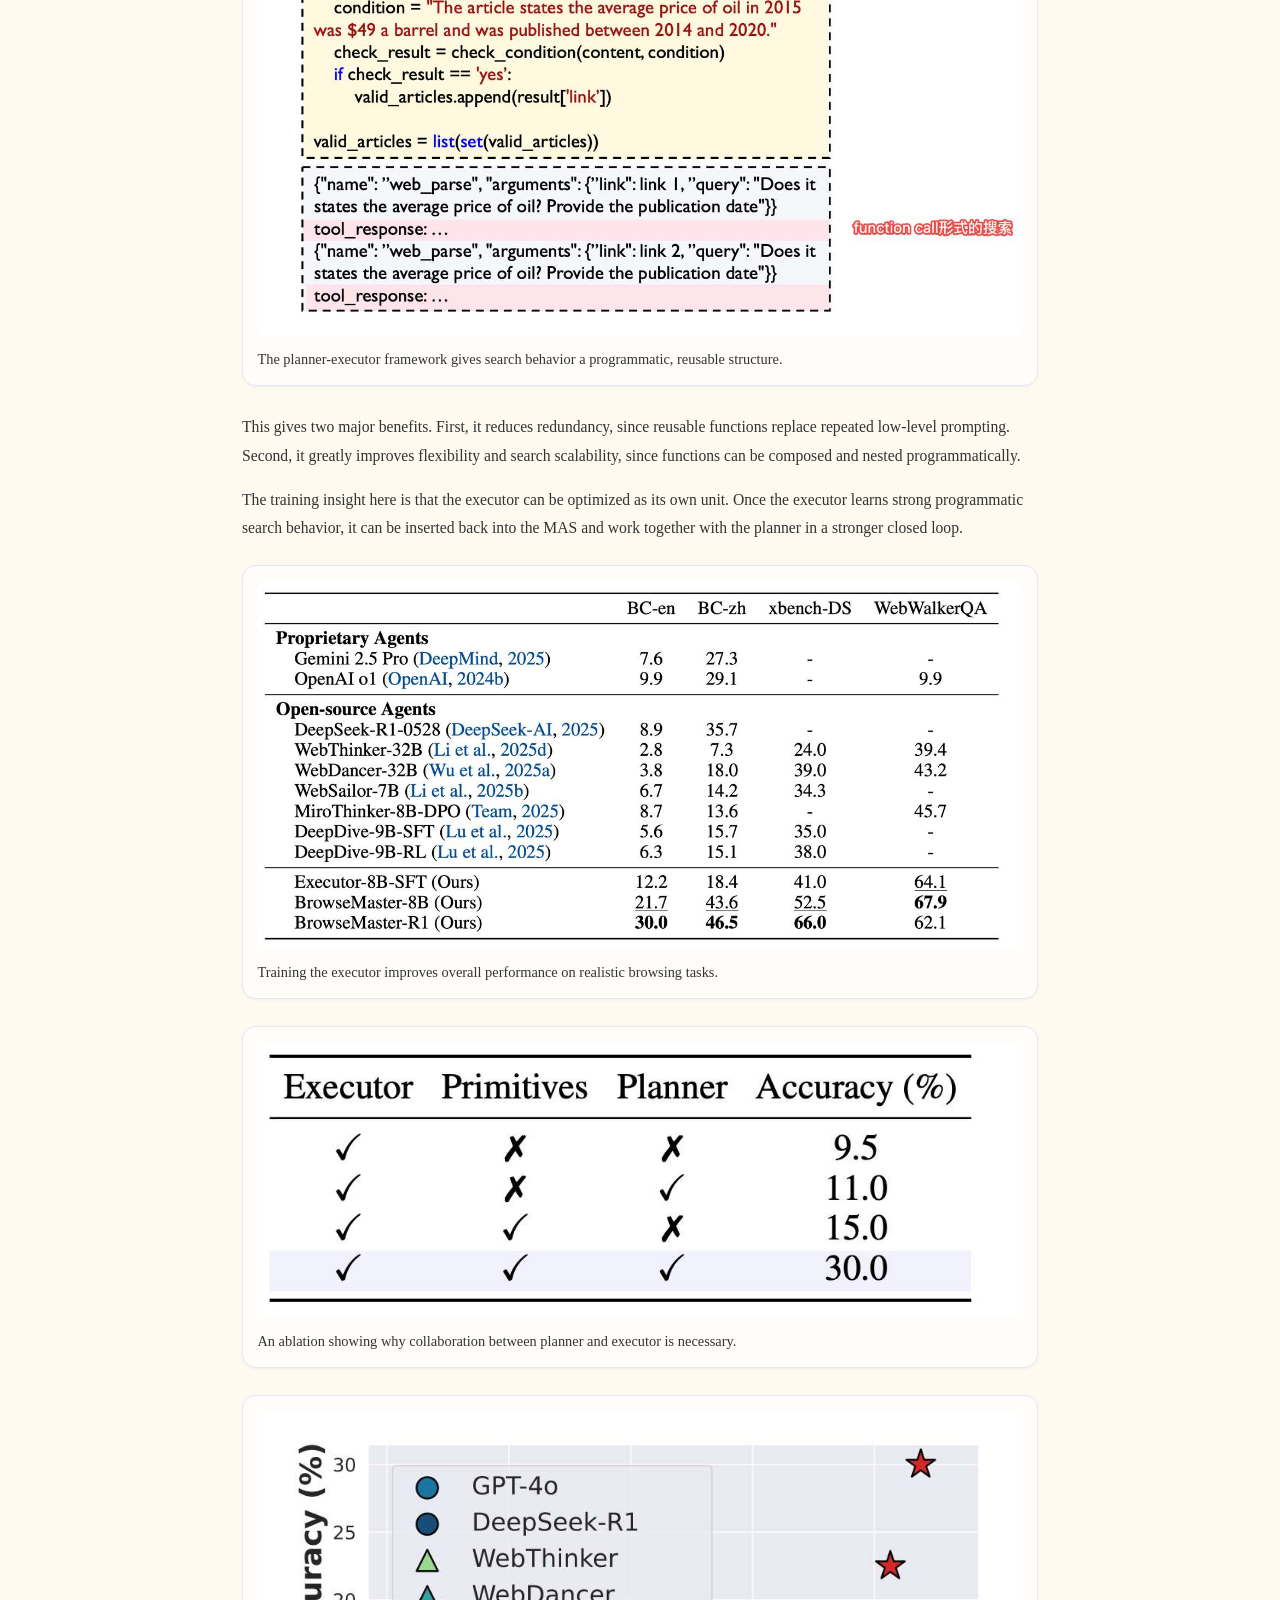
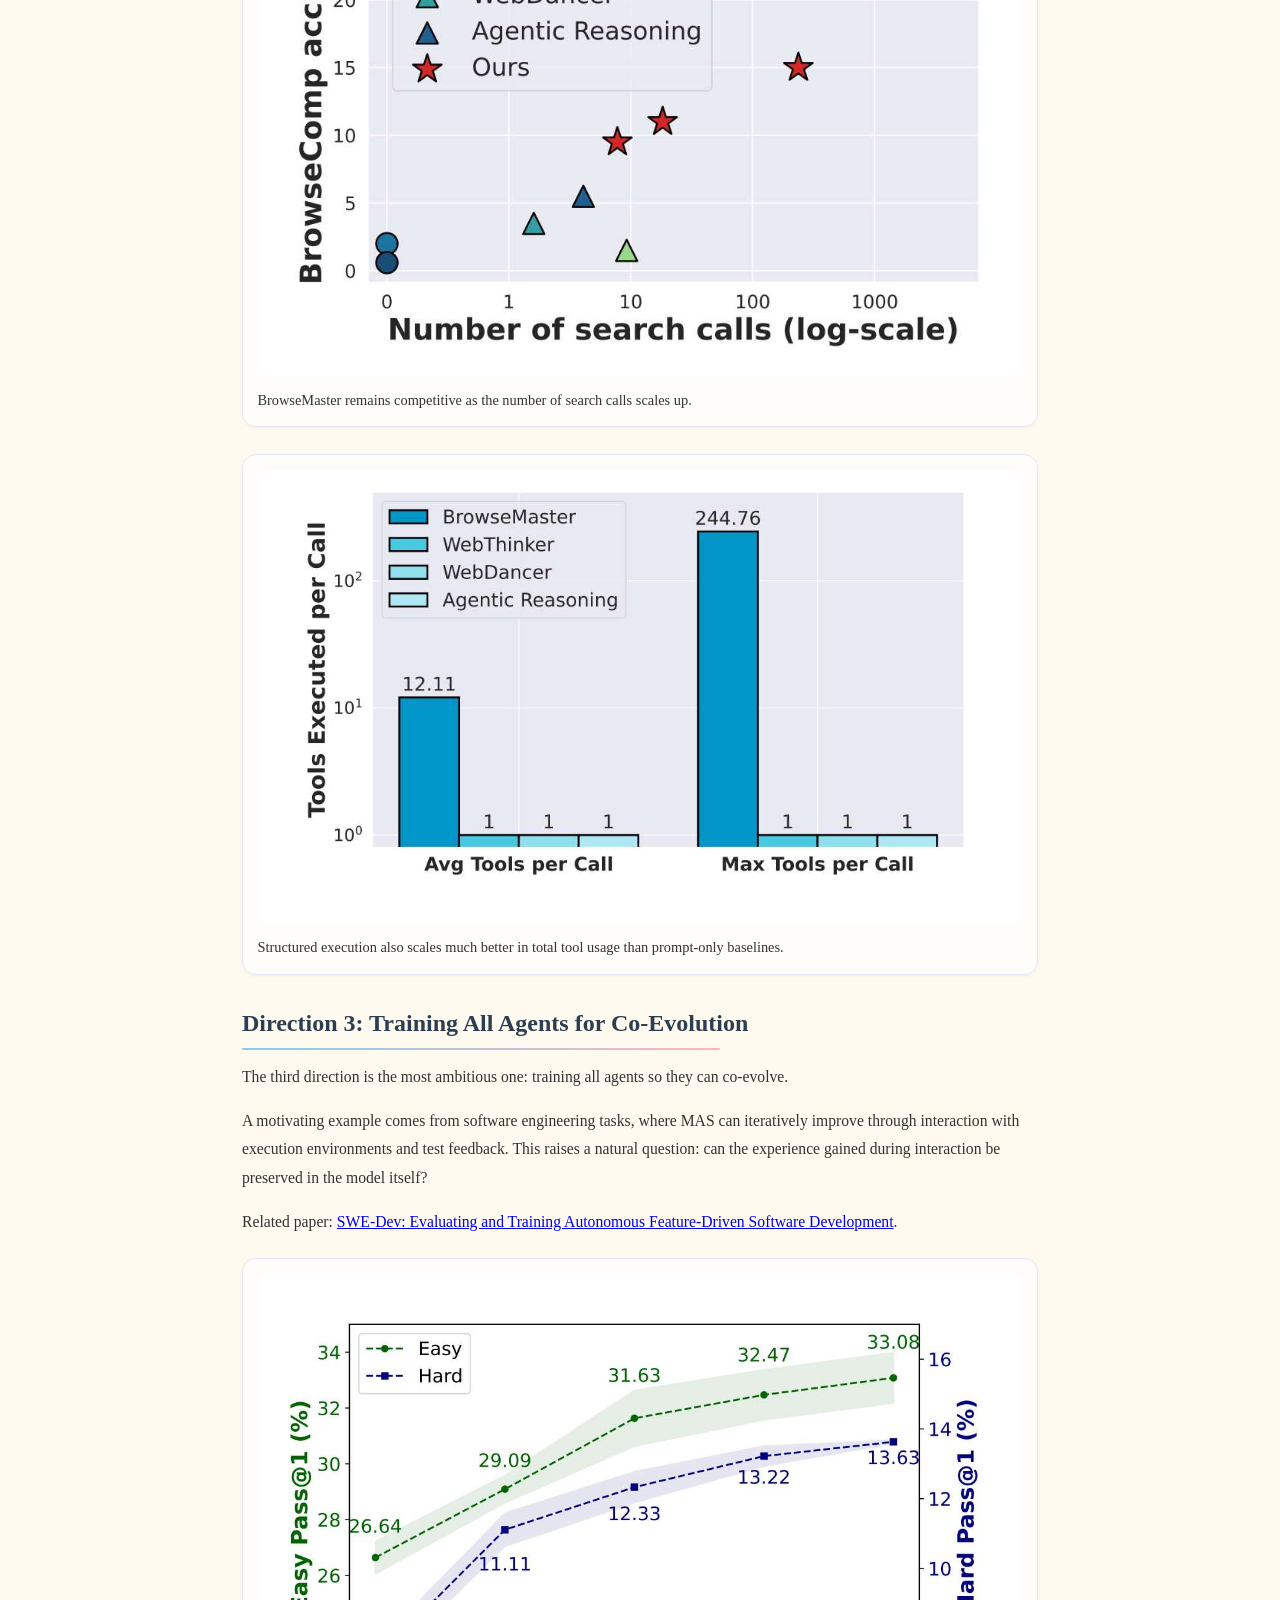
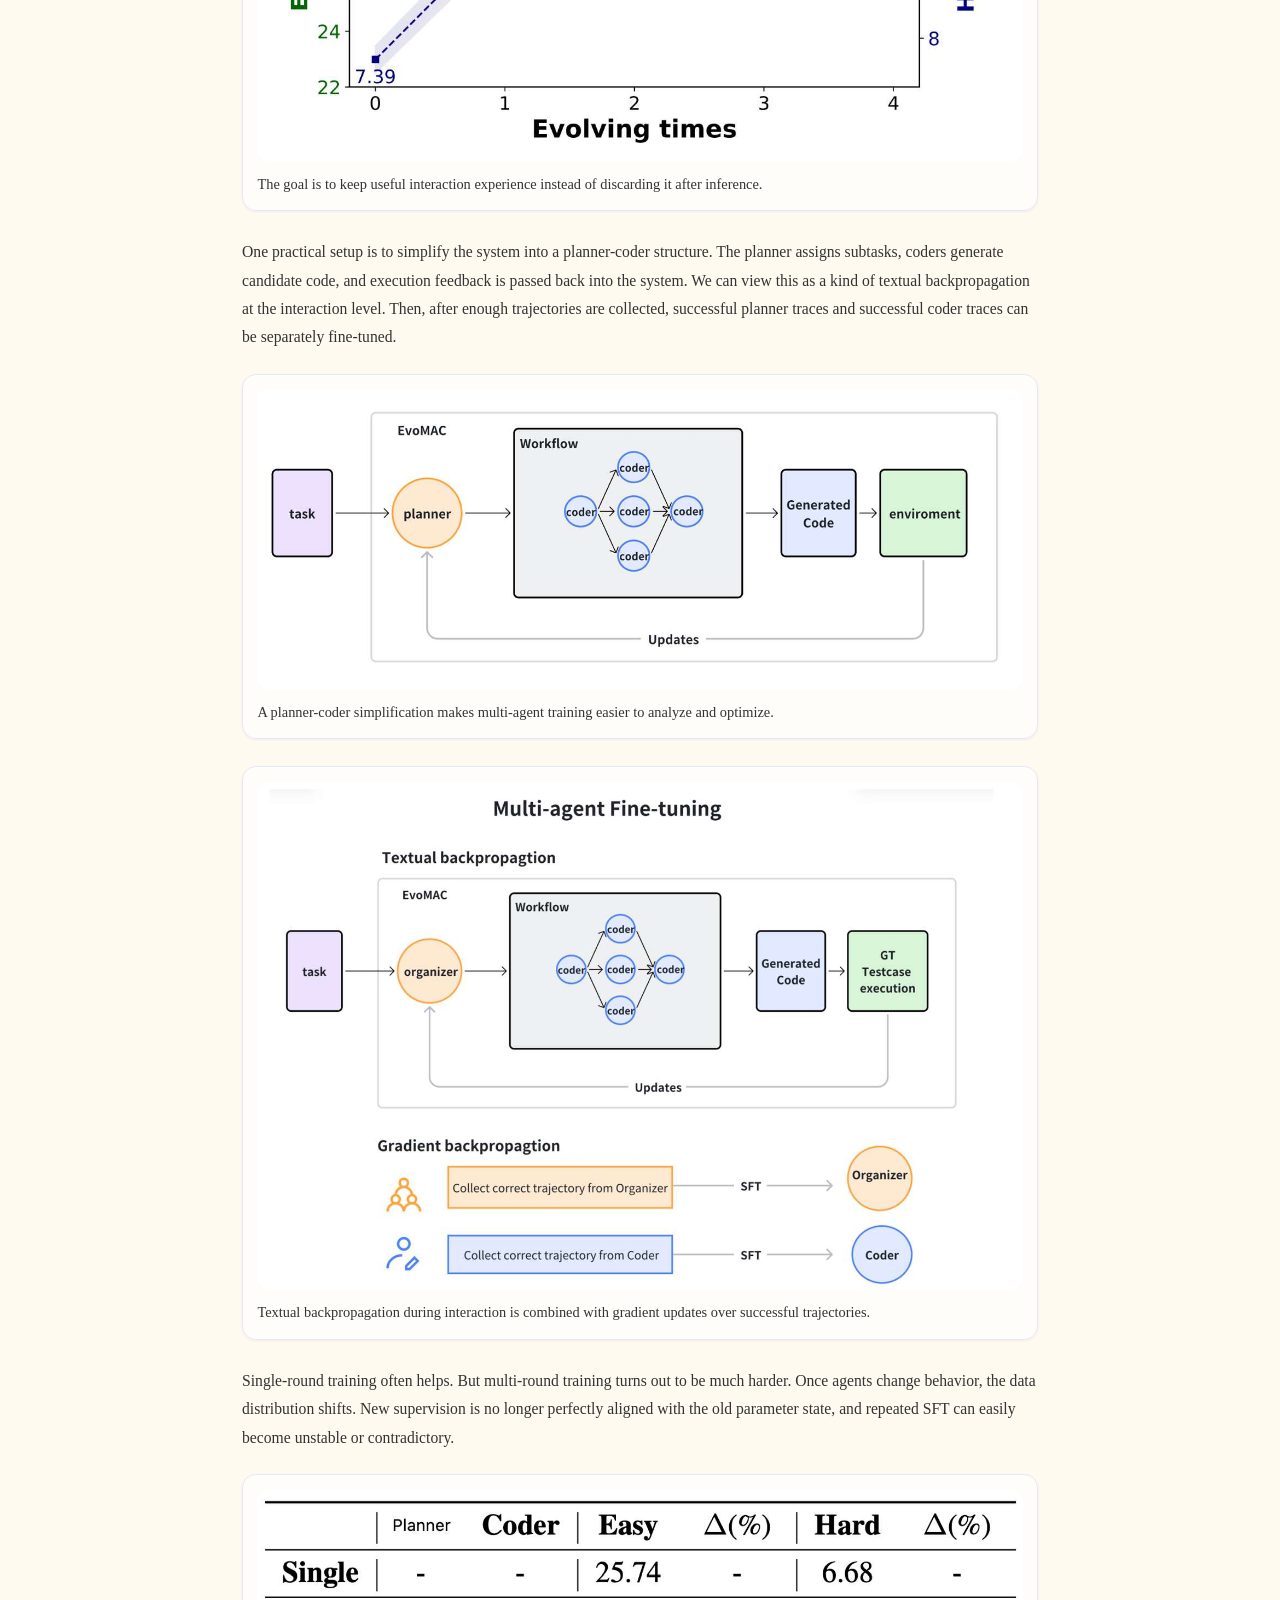
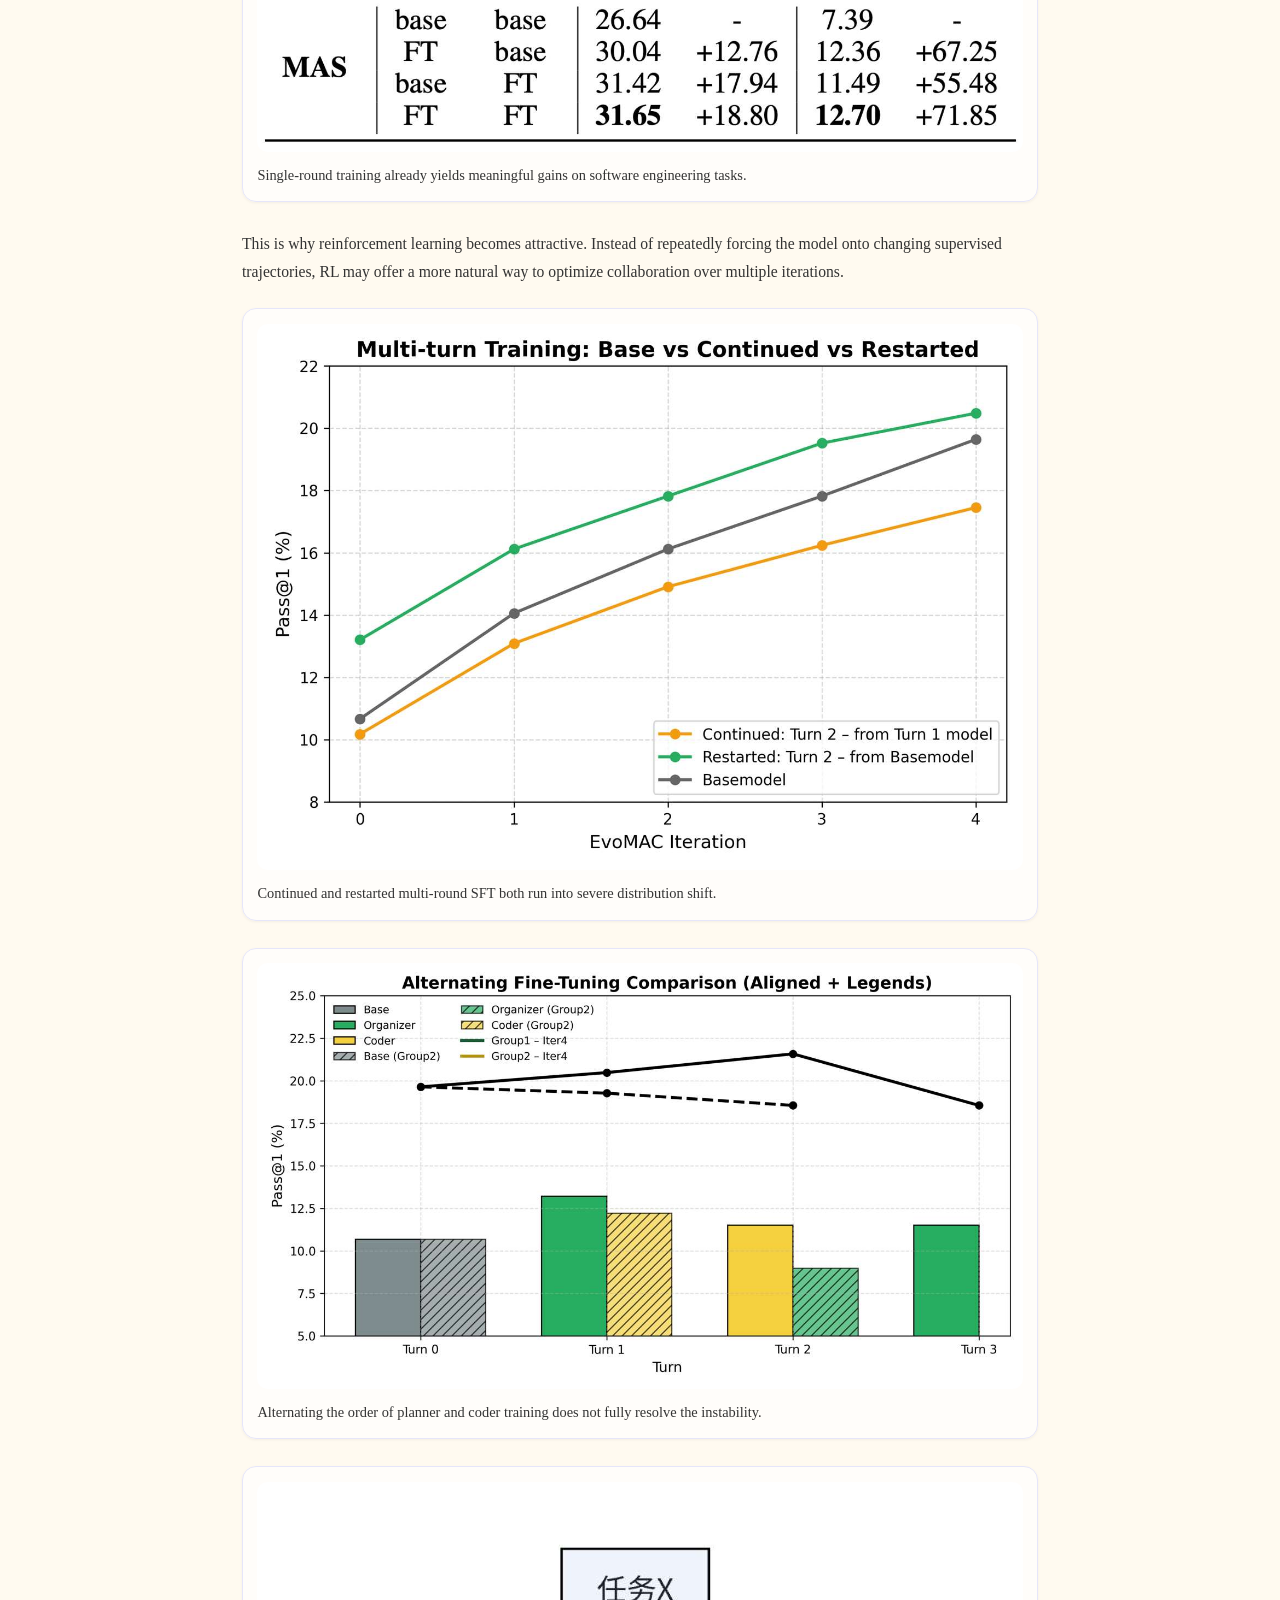
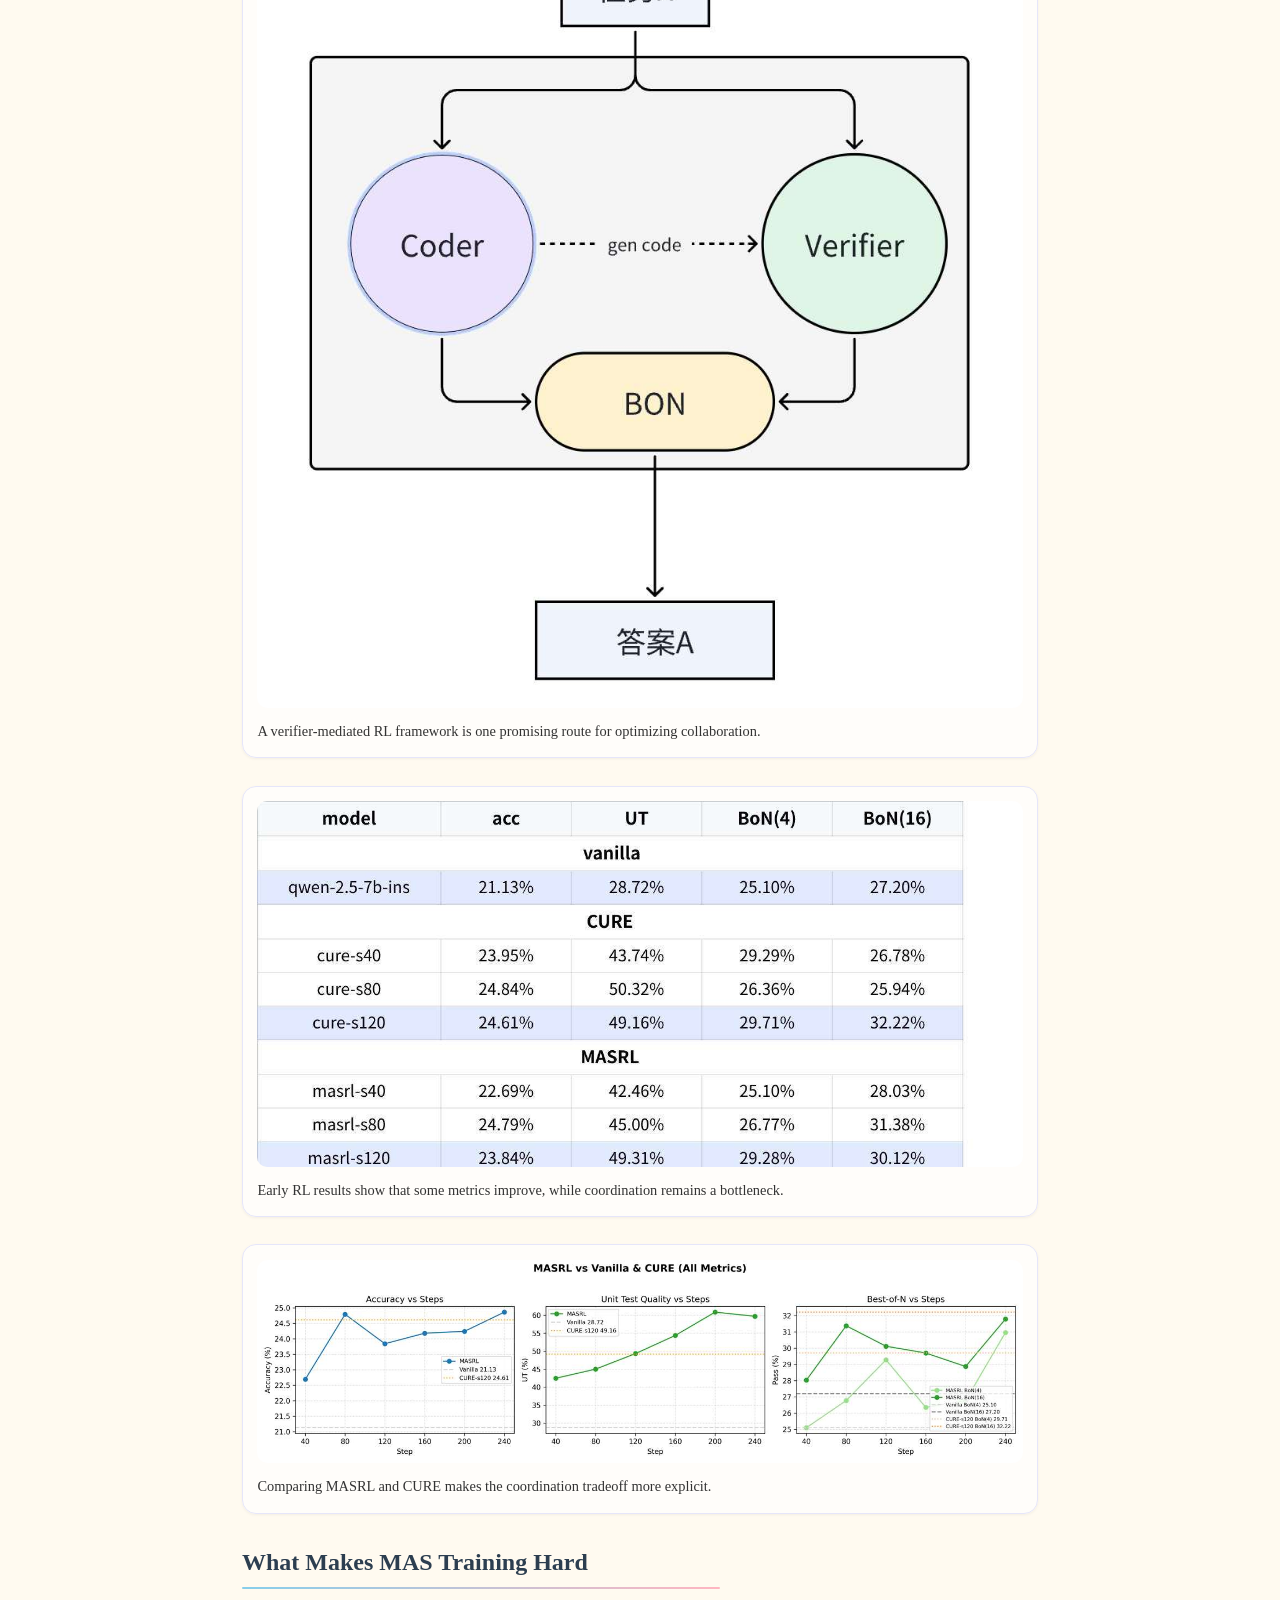
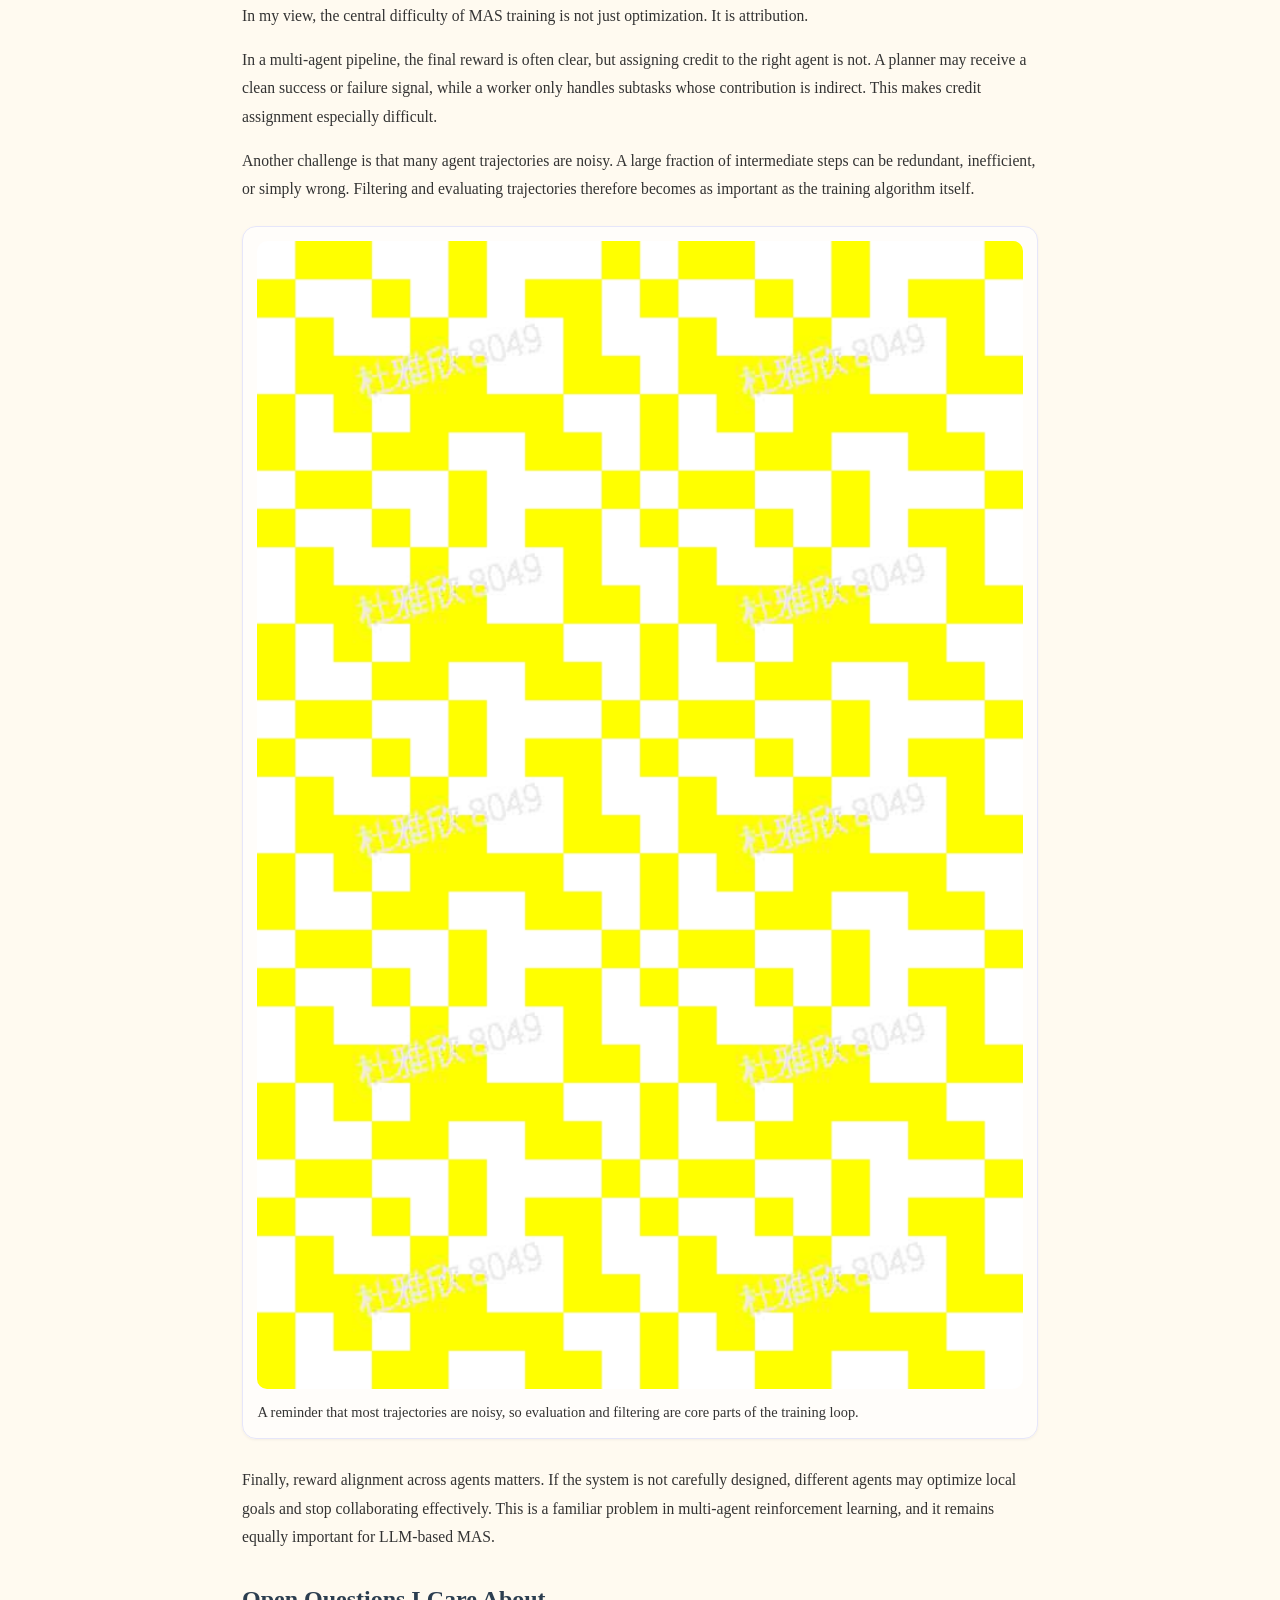
==== commit c954ae7e: "Add talk metadata and paper references" ====
--- a/blog/multi-agent-training.html
+++ b/blog/multi-agent-training.html
@@ -22,7 +22,7 @@
     <main>
         <section class="section">
             <div class="container blog-post">
-                <p class="blog-meta">May 2026</p>
+                <p class="blog-meta">Talk Notes · TikTok AIIC Innovation Center · 2025/10/15</p>
                 <h1>Training Multi-Agent Systems: From MAS Generators to Co-Evolving Agents</h1>
                 <p>
                     Multi-agent systems (MAS) have become an increasingly practical way to tackle complex tasks that
@@ -35,6 +35,11 @@
                     just on how to design an agent workflow, but on how to make multi-agent collaboration itself
                     learnable.
                 </p>
+                <p>
+                    This post is adapted from a research sharing I gave at <strong>TikTok AIIC Innovation Center</strong>
+                    on <strong>October 15, 2025</strong>. I keep the structure close to the original talk, while adding
+                    paper references for the main examples discussed below.
+                </p>
 
                 <h2>Why Multi-Agent Systems Matter</h2>
                 <p>
@@ -112,6 +117,10 @@
                     system as code. This provides a compact and expressive search space where agent profiles can be
                     parameterized, interactions can be represented through structured variable passing, and iterative
                     collaboration can be naturally modeled through loops.
+                </p>
+                <p>
+                    Reference:
+                    <a href="https://arxiv.org/pdf/2503.03686" target="_blank" rel="noopener noreferrer">MAS-GPT: Training LLMs to Build LLM-based Multi-Agent Systems</a>.
                 </p>
                 <figure class="blog-figure">
                     <img src="assets-web/image4.jpg" alt="MAS-GPT overview.">
@@ -190,6 +199,10 @@
                     prompt-driven: it uses code-like representations and structured functions such as keyword
                     generation, batch search, and result checking.
                 </p>
+                <p>
+                    Reference:
+                    <a href="https://arxiv.org/pdf/2508.09129" target="_blank" rel="noopener noreferrer">BrowseMaster: Towards Scalable Web Browsing via Tool-Augmented Programmatic Agent Pair</a>.
+                </p>
                 <figure class="blog-figure">
                     <img src="assets-web/image11.jpg" alt="BrowseMaster framework.">
                     <figcaption>
@@ -239,6 +252,10 @@
                     A motivating example comes from software engineering tasks, where MAS can iteratively improve
                     through interaction with execution environments and test feedback. This raises a natural question:
                     can the experience gained during interaction be preserved in the model itself?
+                </p>
+                <p>
+                    Related paper:
+                    <a href="https://arxiv.org/pdf/2505.16975" target="_blank" rel="noopener noreferrer">SWE-Dev: Evaluating and Training Autonomous Feature-Driven Software Development</a>.
                 </p>
                 <figure class="blog-figure">
                     <img src="assets-web/image16.jpg" alt="Motivation for co-evolving agents.">
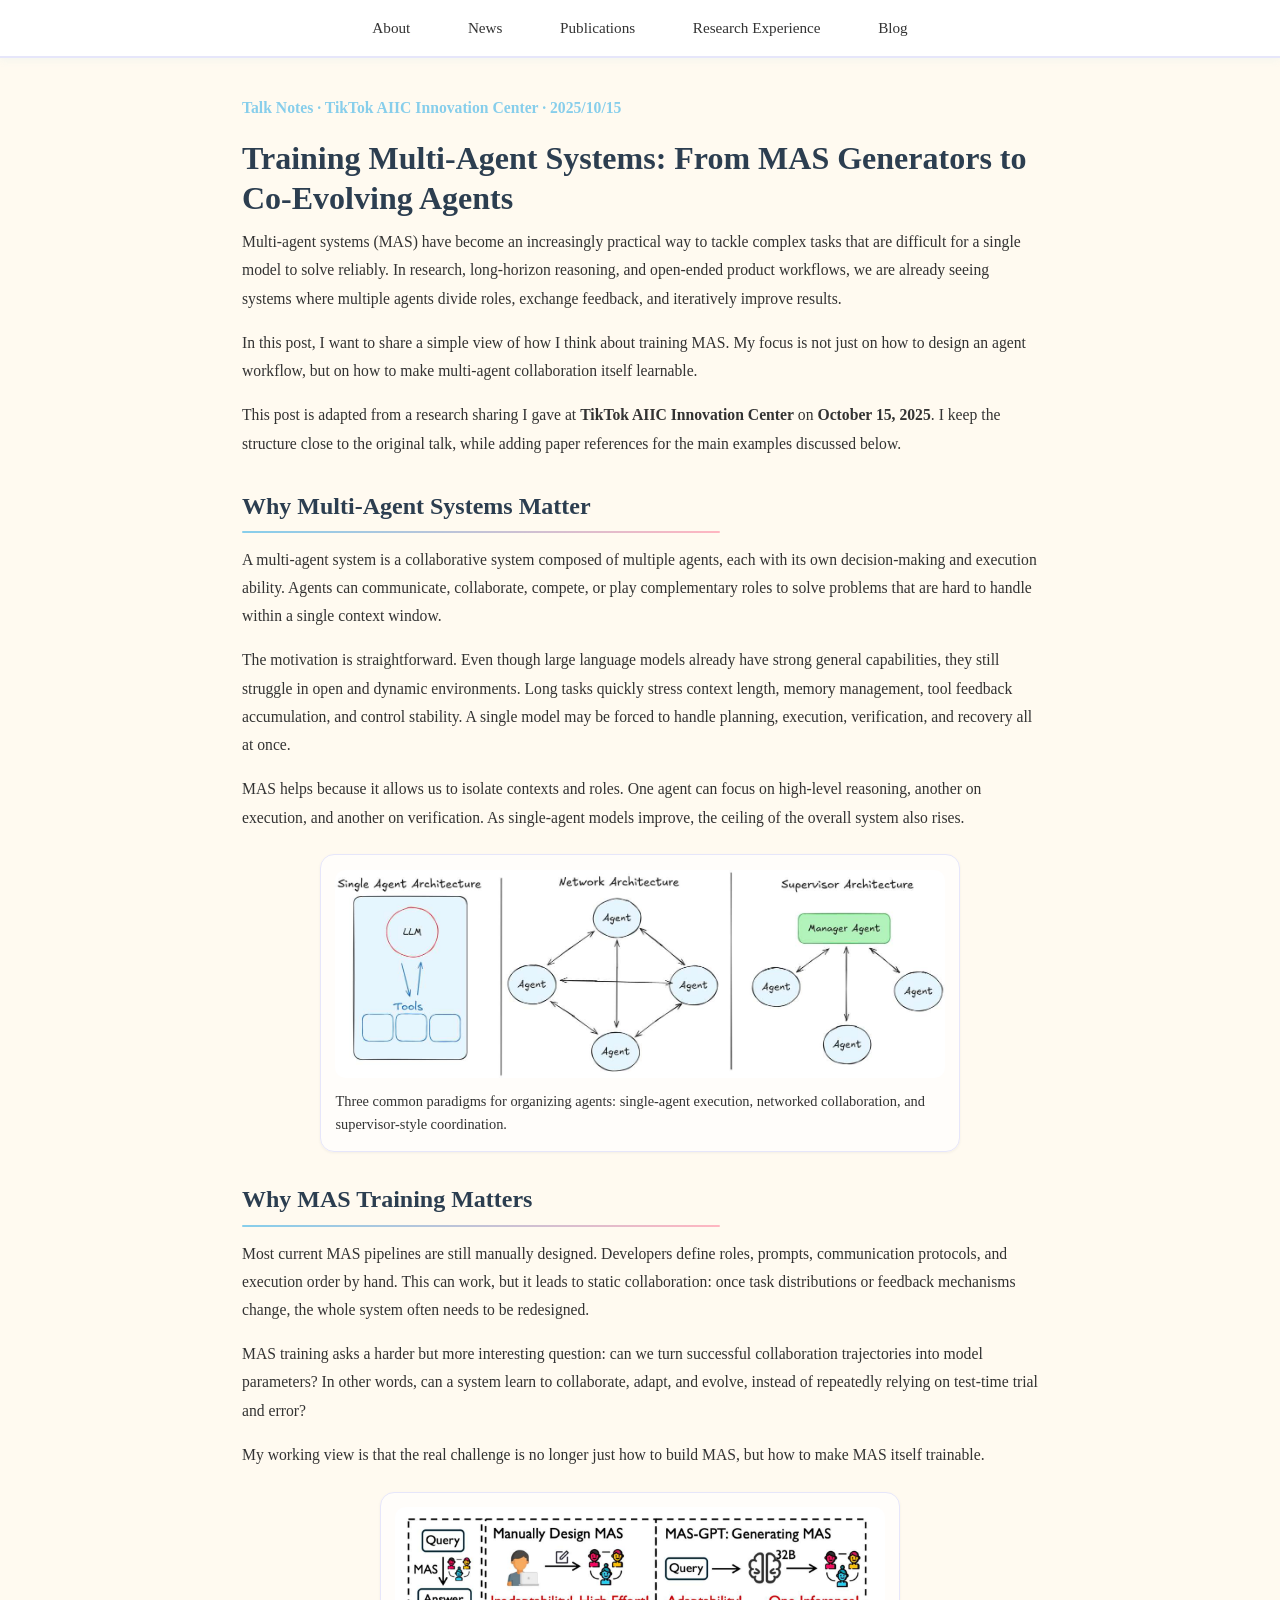
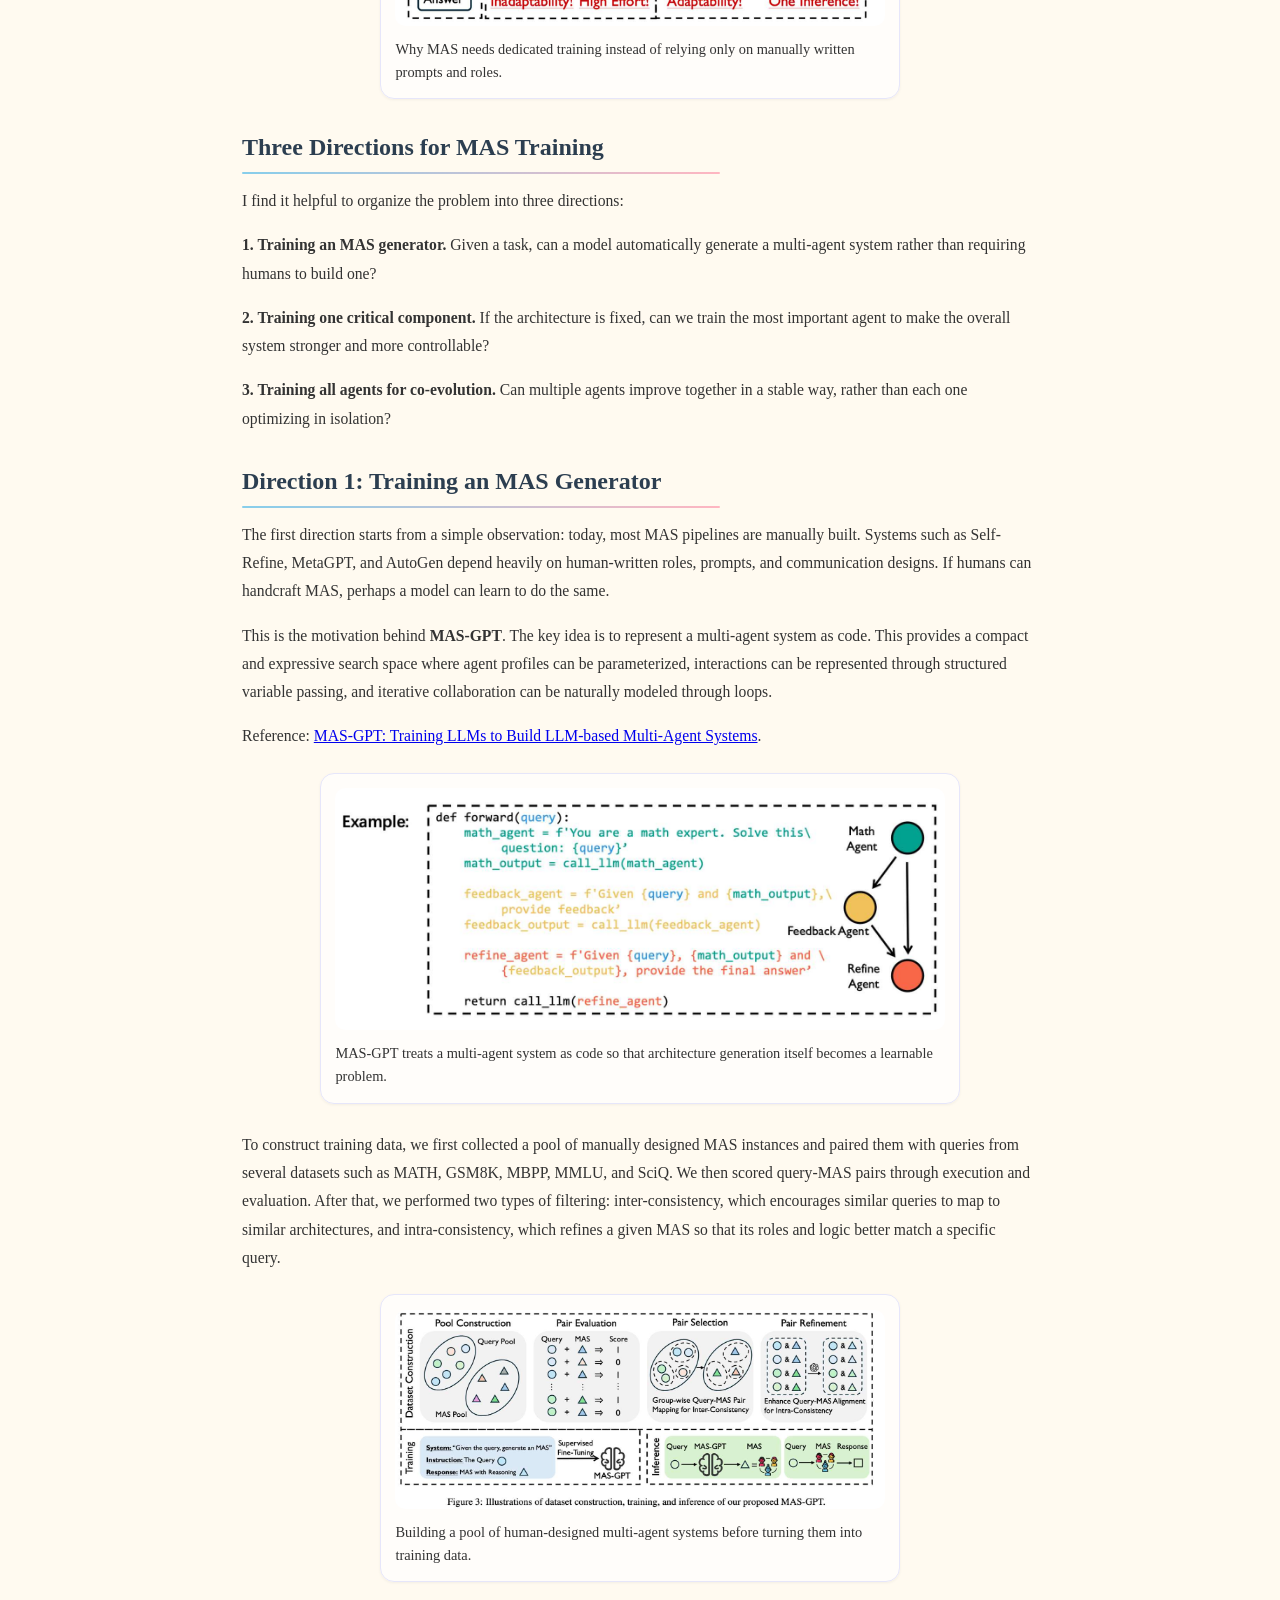
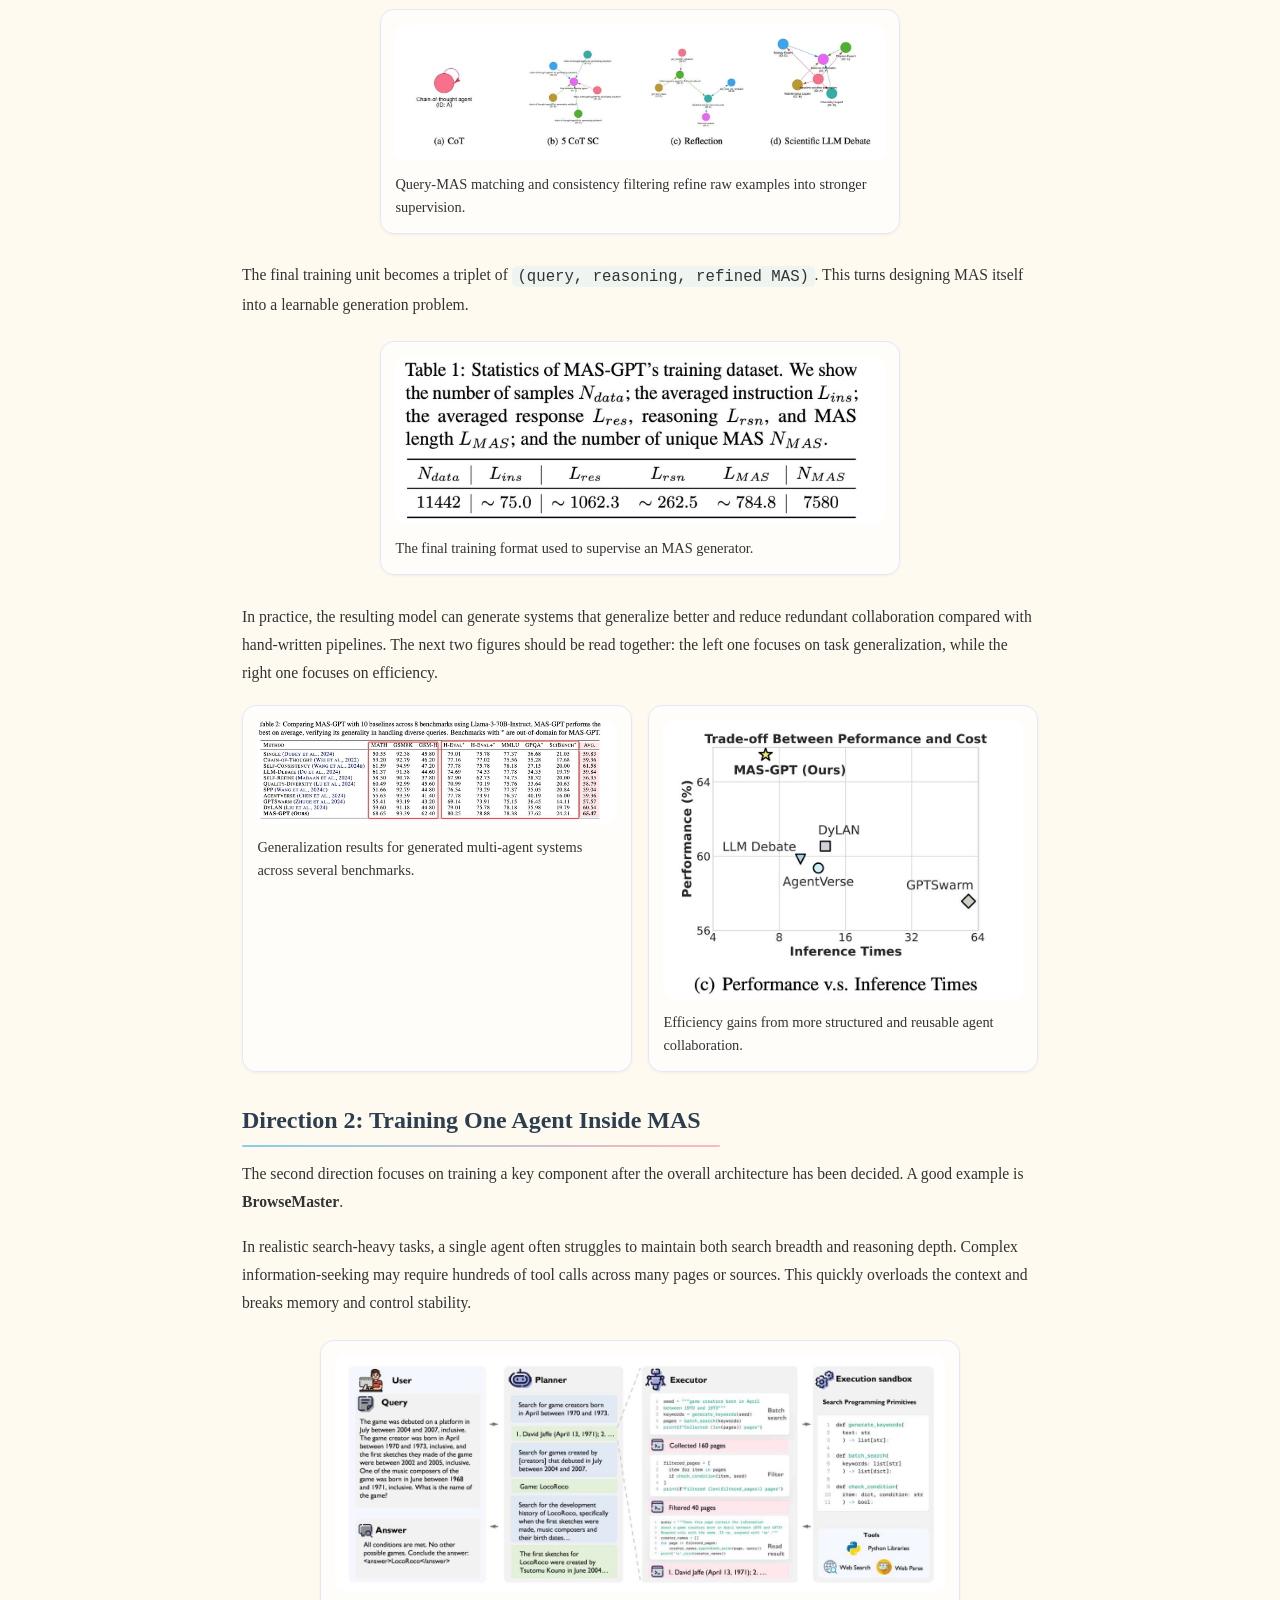
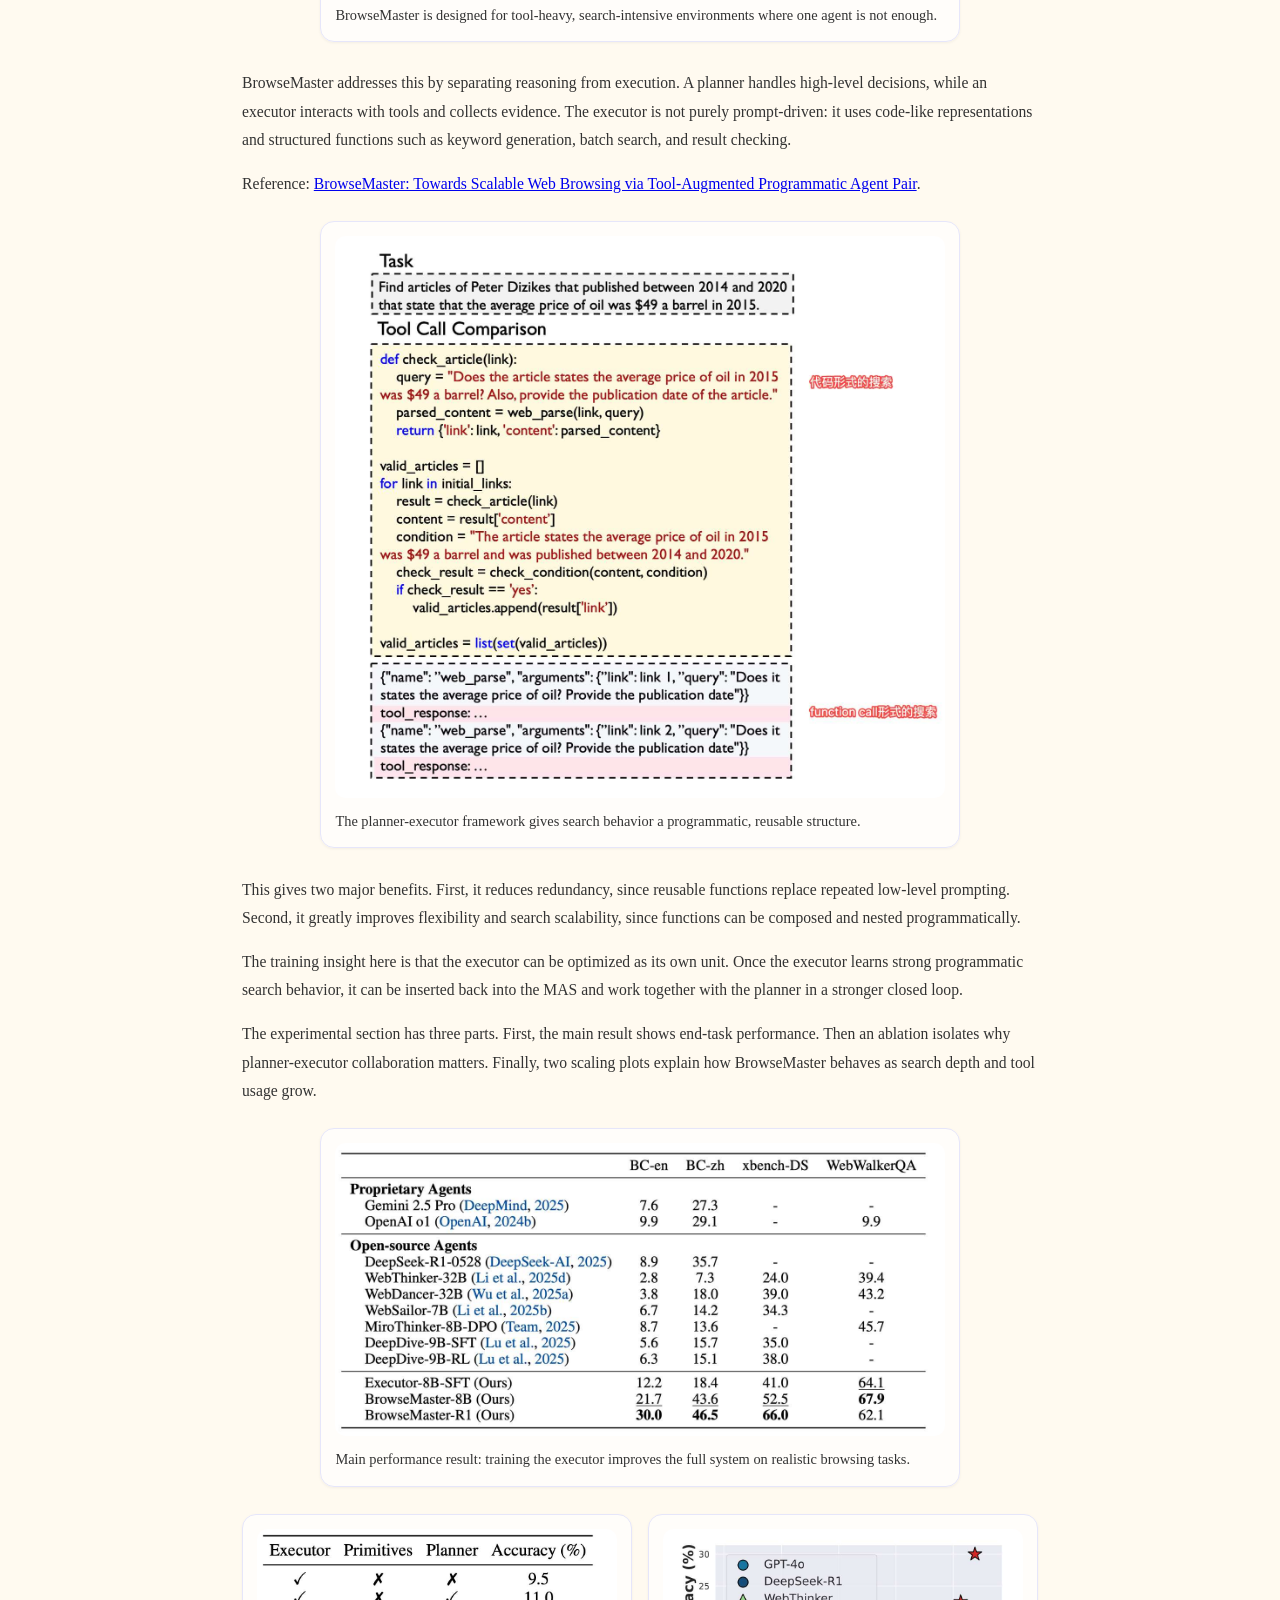
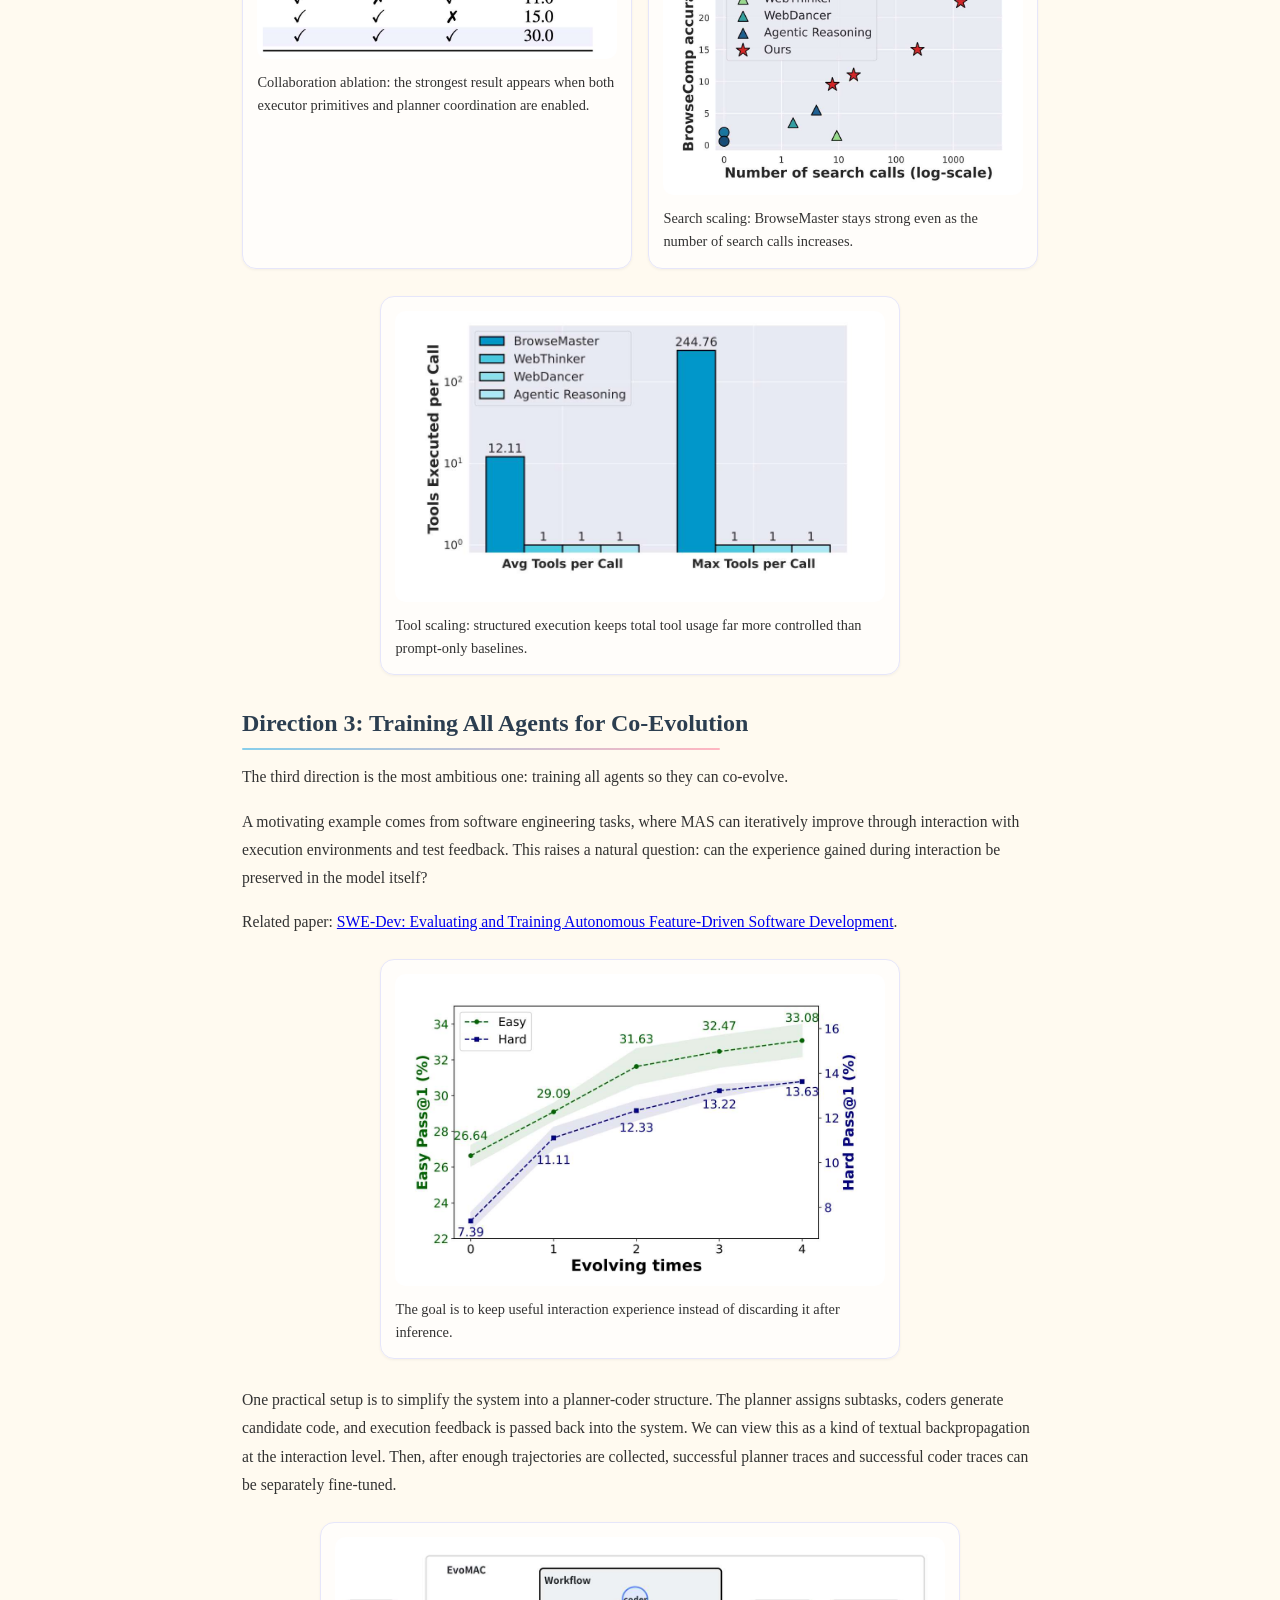
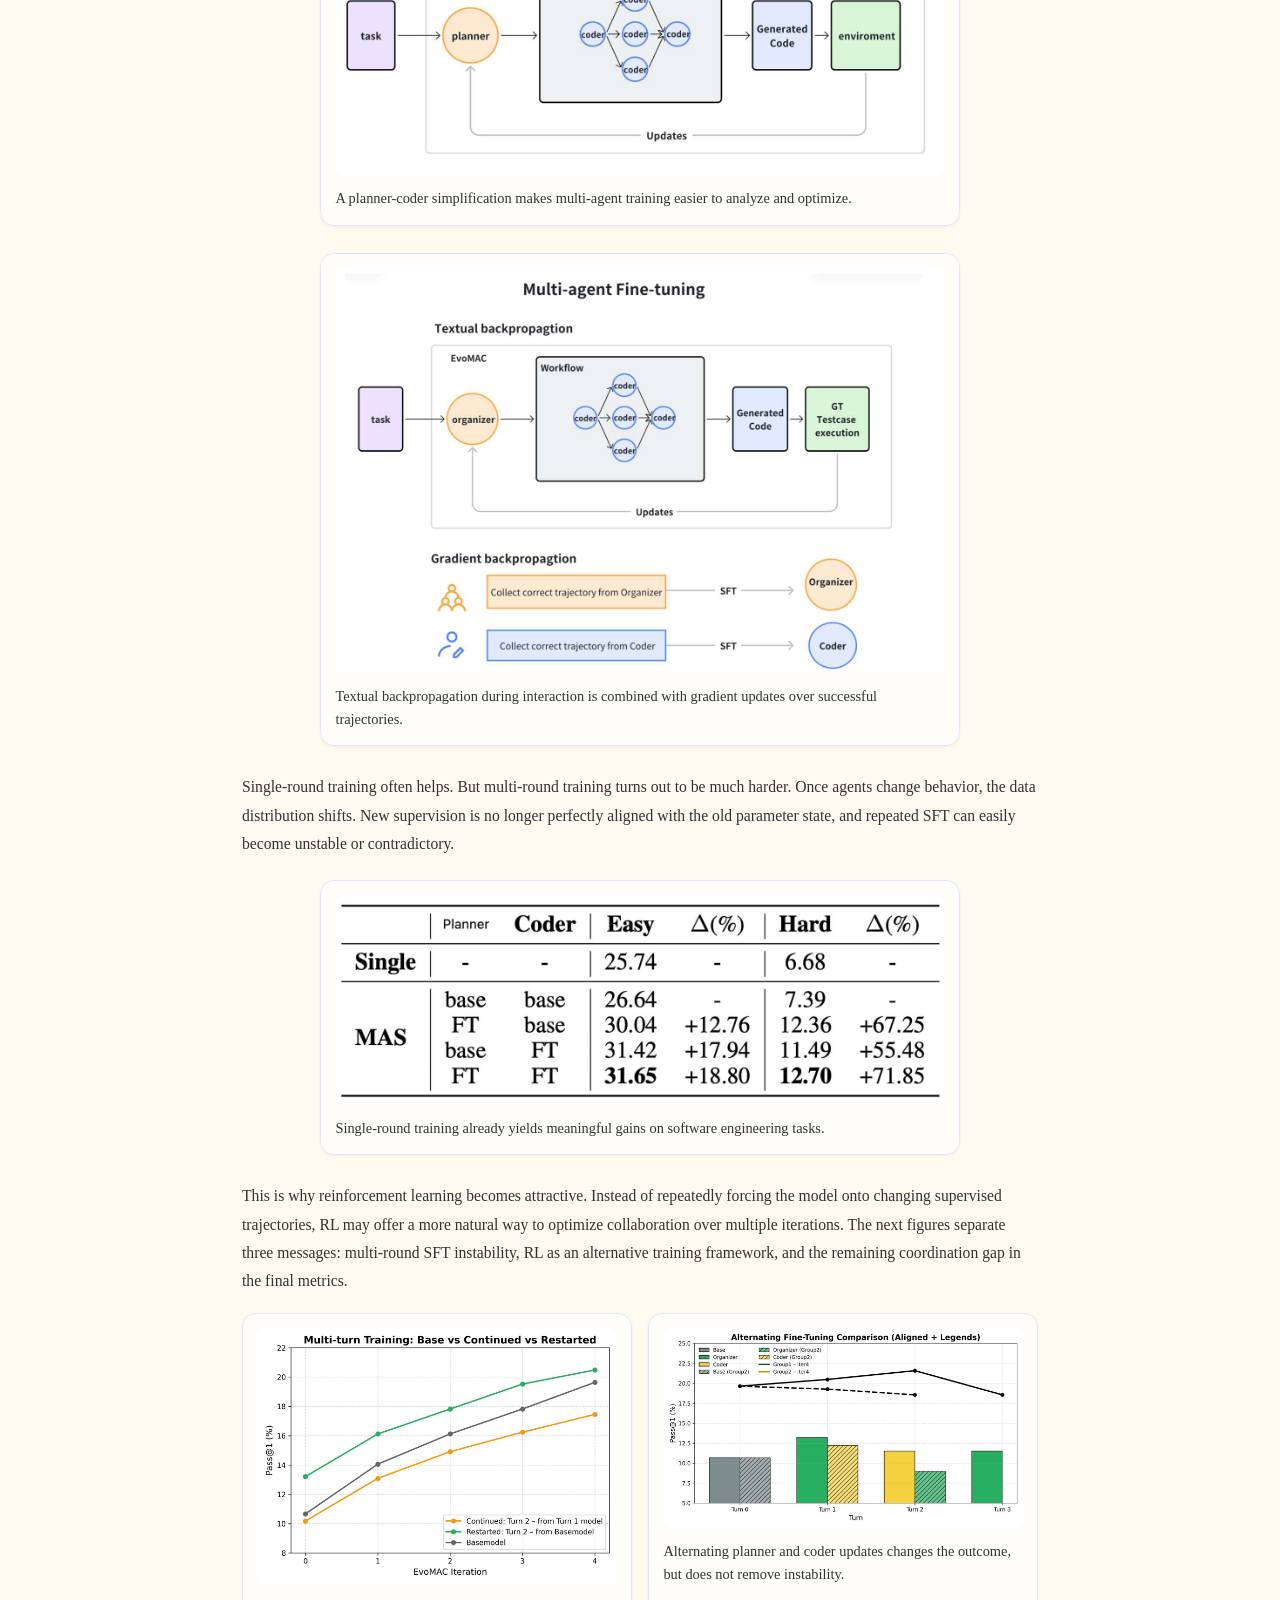
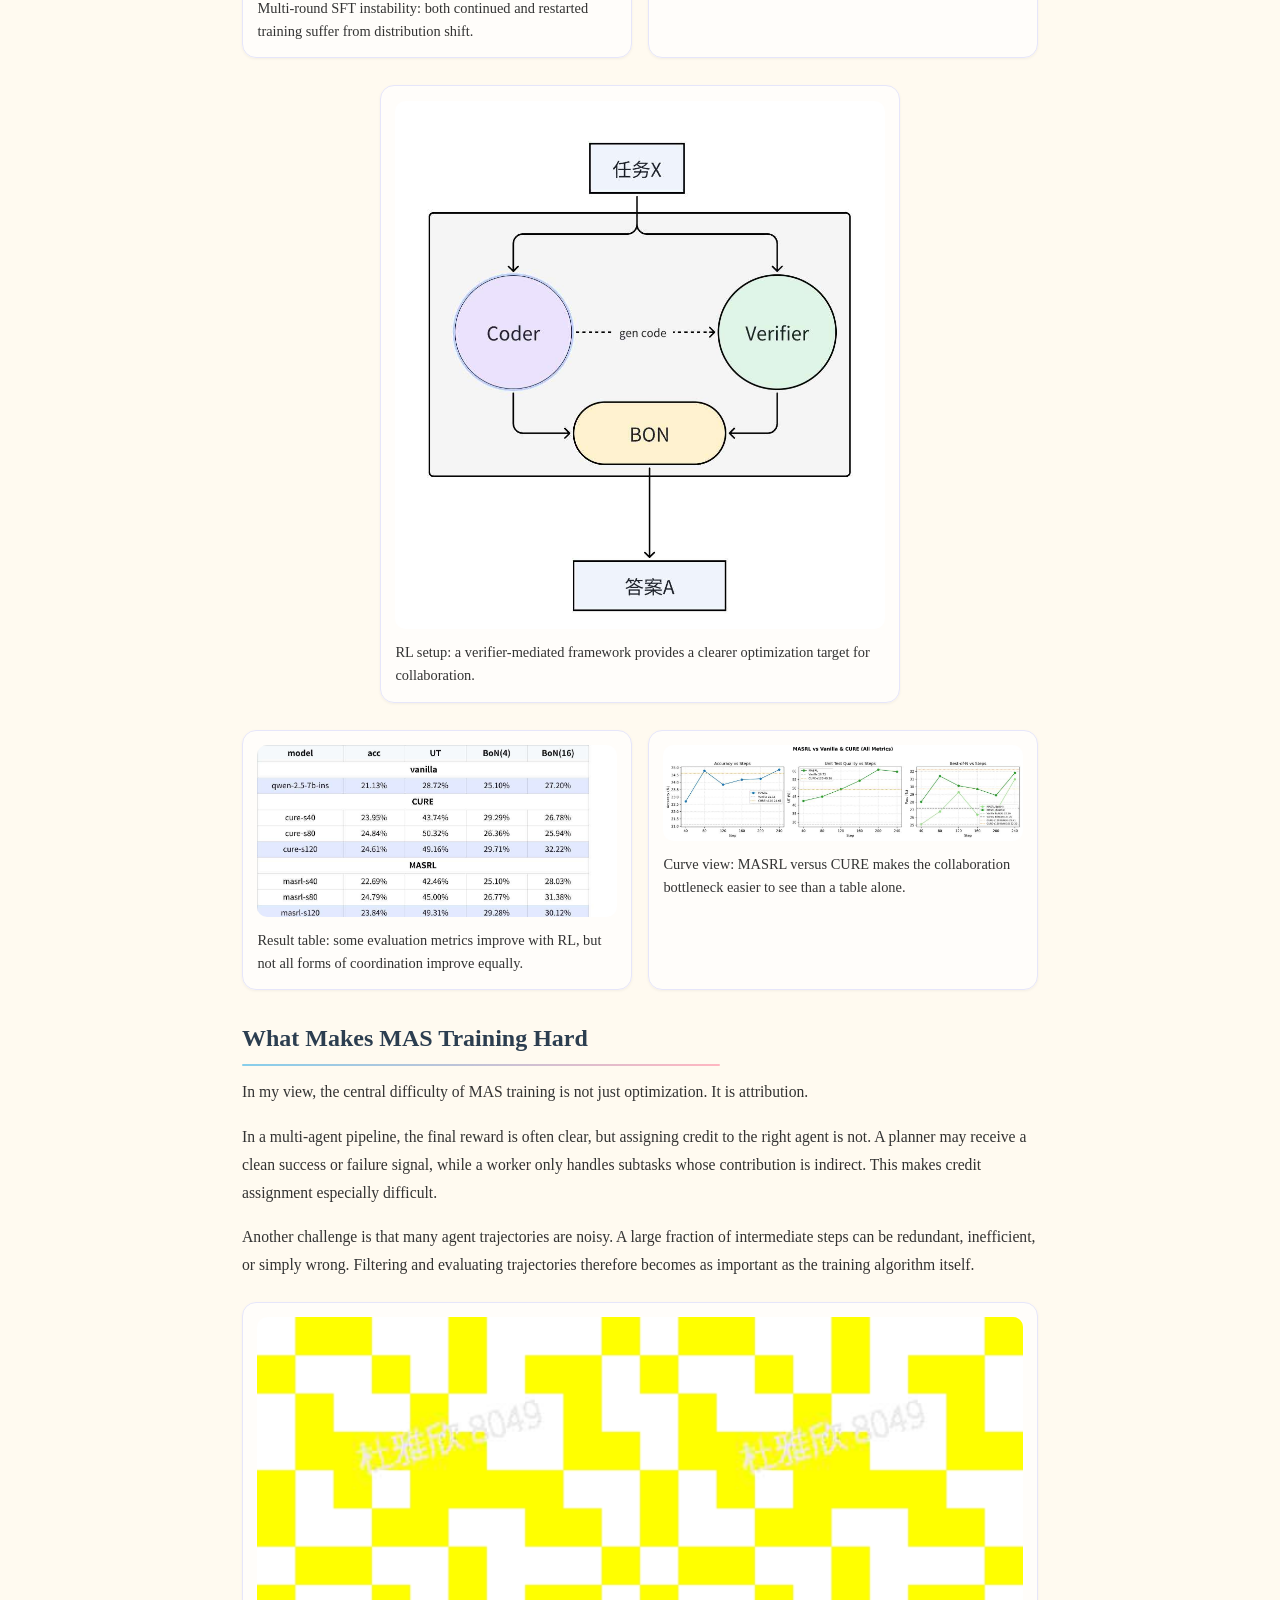
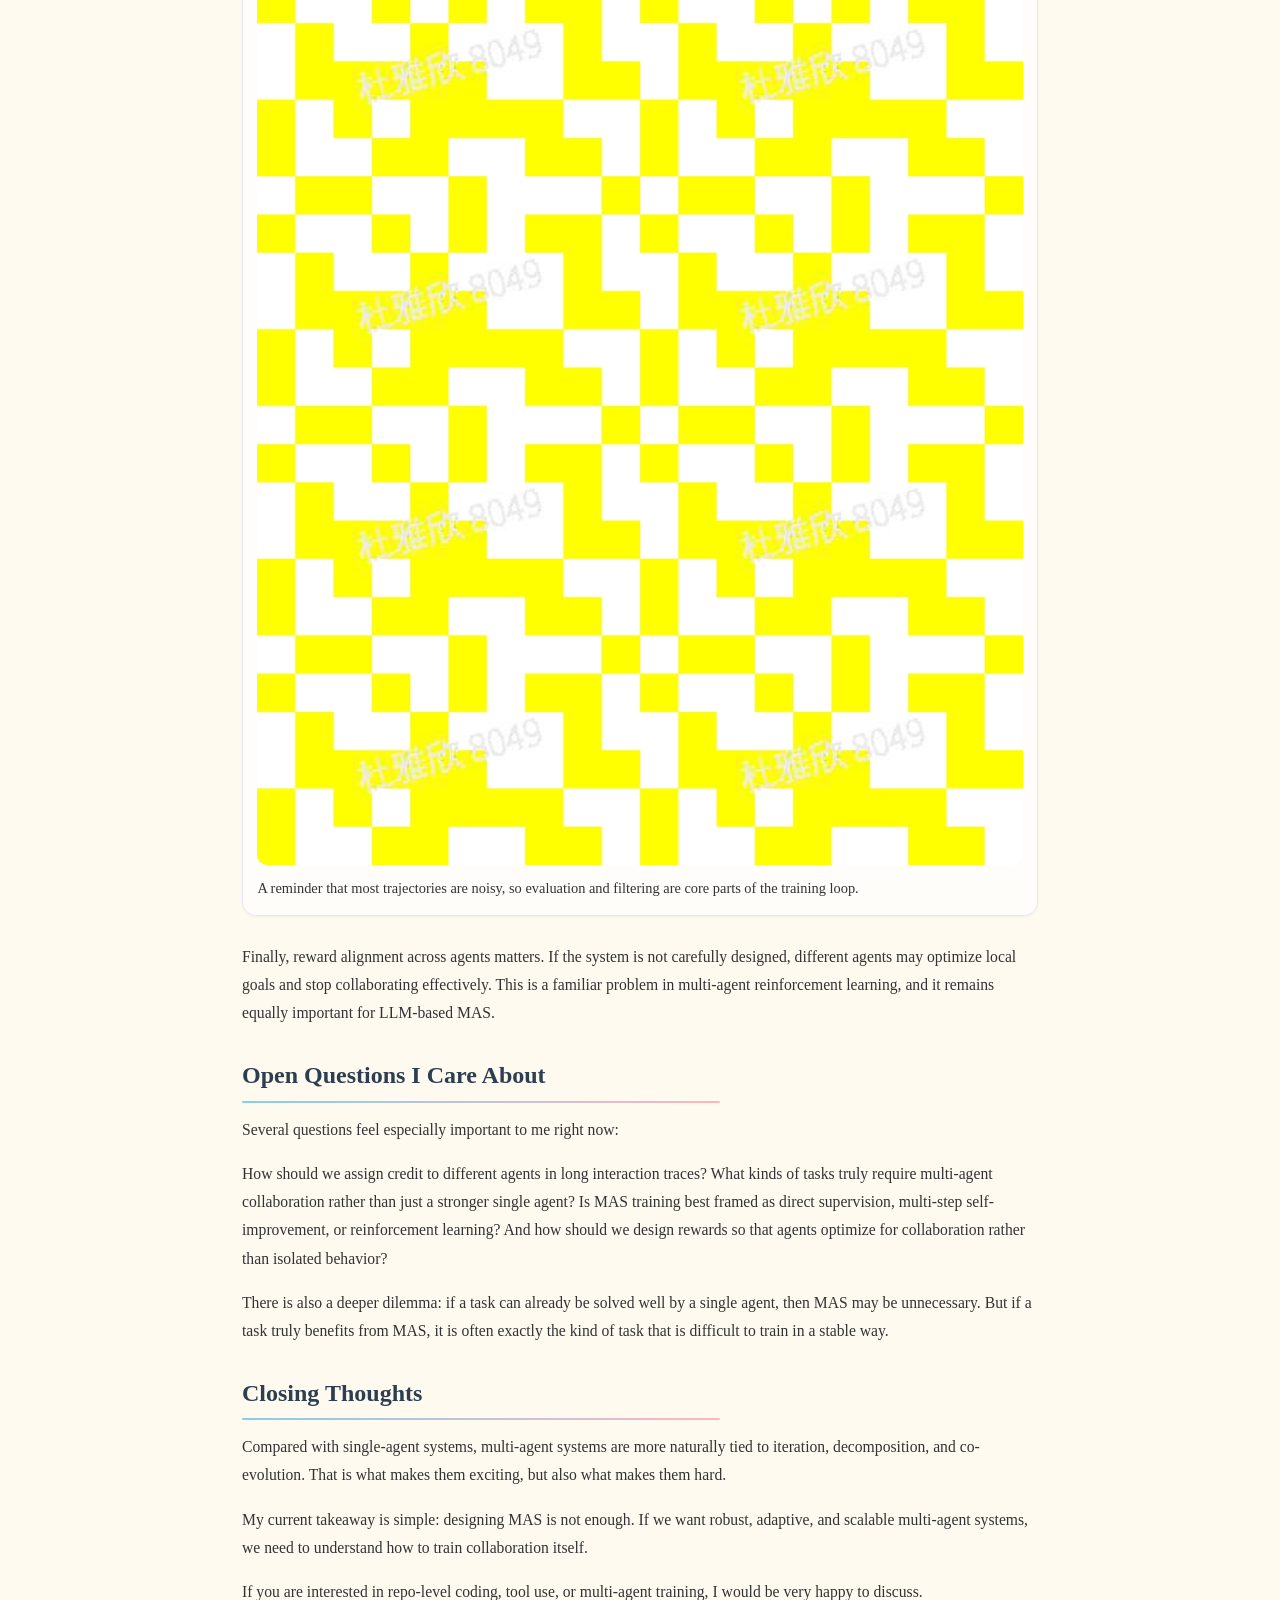
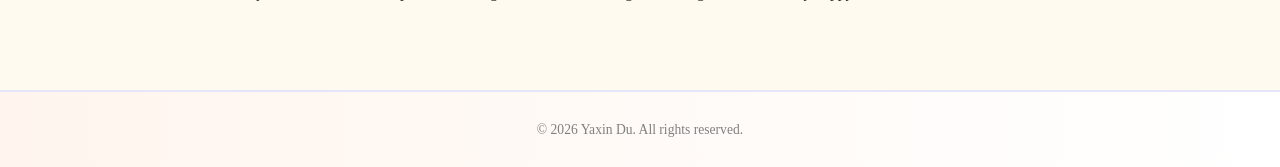
==== commit 329767d4: "Refine blog figure layout and captions" ====
--- a/blog/multi-agent-training.html
+++ b/blog/multi-agent-training.html
@@ -58,7 +58,7 @@
                     reasoning, another on execution, and another on verification. As single-agent models improve, the
                     ceiling of the overall system also rises.
                 </p>
-                <figure class="blog-figure">
+                <figure class="blog-figure compact">
                     <img src="assets-web/image2.jpg" alt="Comparison of single-agent, network, and supervisor multi-agent architectures.">
                     <figcaption>
                         Three common paradigms for organizing agents: single-agent execution, networked collaboration,
@@ -82,7 +82,7 @@
                     My working view is that the real challenge is no longer just how to build MAS, but how to make MAS
                     itself trainable.
                 </p>
-                <figure class="blog-figure">
+                <figure class="blog-figure narrow">
                     <img src="assets-web/image3.jpg" alt="Motivation for training multi-agent systems.">
                     <figcaption>
                         Why MAS needs dedicated training instead of relying only on manually written prompts and roles.
@@ -122,7 +122,7 @@
                     Reference:
                     <a href="https://arxiv.org/pdf/2503.03686" target="_blank" rel="noopener noreferrer">MAS-GPT: Training LLMs to Build LLM-based Multi-Agent Systems</a>.
                 </p>
-                <figure class="blog-figure">
+                <figure class="blog-figure compact">
                     <img src="assets-web/image4.jpg" alt="MAS-GPT overview.">
                     <figcaption>
                         MAS-GPT treats a multi-agent system as code so that architecture generation itself becomes a
@@ -137,13 +137,13 @@
                     intra-consistency, which refines a given MAS so that its roles and logic better match a specific
                     query.
                 </p>
-                <figure class="blog-figure">
+                <figure class="blog-figure narrow">
                     <img src="assets-web/image5.jpg" alt="MAS-GPT data collection.">
                     <figcaption>
                         Building a pool of human-designed multi-agent systems before turning them into training data.
                     </figcaption>
                 </figure>
-                <figure class="blog-figure">
+                <figure class="blog-figure narrow">
                     <img src="assets-web/image6.jpg" alt="MAS-GPT data filtering.">
                     <figcaption>
                         Query-MAS matching and consistency filtering refine raw examples into stronger supervision.
@@ -153,7 +153,7 @@
                     The final training unit becomes a triplet of <code>(query, reasoning, refined MAS)</code>. This
                     turns designing MAS itself into a learnable generation problem.
                 </p>
-                <figure class="blog-figure">
+                <figure class="blog-figure narrow">
                     <img src="assets-web/image7.jpg" alt="MAS-GPT training format.">
                     <figcaption>
                         The final training format used to supervise an MAS generator.
@@ -161,20 +161,23 @@
                 </figure>
                 <p>
                     In practice, the resulting model can generate systems that generalize better and reduce redundant
-                    collaboration compared with hand-written pipelines.
-                </p>
-                <figure class="blog-figure">
-                    <img src="assets-web/image8.jpg" alt="MAS-GPT generalization results.">
-                    <figcaption>
-                        Generalization results for generated multi-agent systems across several benchmarks.
-                    </figcaption>
-                </figure>
-                <figure class="blog-figure">
-                    <img src="assets-web/image9.jpg" alt="MAS-GPT efficiency results.">
-                    <figcaption>
-                        Efficiency gains from more structured and reusable agent collaboration.
-                    </figcaption>
-                </figure>
+                    collaboration compared with hand-written pipelines. The next two figures should be read together:
+                    the left one focuses on task generalization, while the right one focuses on efficiency.
+                </p>
+                <div class="blog-figure-grid">
+                    <figure class="blog-figure">
+                        <img src="assets-web/image8.jpg" alt="MAS-GPT generalization results.">
+                        <figcaption>
+                            Generalization results for generated multi-agent systems across several benchmarks.
+                        </figcaption>
+                    </figure>
+                    <figure class="blog-figure">
+                        <img src="assets-web/image9.jpg" alt="MAS-GPT efficiency results.">
+                        <figcaption>
+                            Efficiency gains from more structured and reusable agent collaboration.
+                        </figcaption>
+                    </figure>
+                </div>
 
                 <h2>Direction 2: Training One Agent Inside MAS</h2>
                 <p>
@@ -186,7 +189,7 @@
                     reasoning depth. Complex information-seeking may require hundreds of tool calls across many pages
                     or sources. This quickly overloads the context and breaks memory and control stability.
                 </p>
-                <figure class="blog-figure">
+                <figure class="blog-figure compact">
                     <img src="assets-web/image10.jpg" alt="BrowseMaster overview.">
                     <figcaption>
                         BrowseMaster is designed for tool-heavy, search-intensive environments where one agent is not
@@ -203,7 +206,7 @@
                     Reference:
                     <a href="https://arxiv.org/pdf/2508.09129" target="_blank" rel="noopener noreferrer">BrowseMaster: Towards Scalable Web Browsing via Tool-Augmented Programmatic Agent Pair</a>.
                 </p>
-                <figure class="blog-figure">
+                <figure class="blog-figure compact">
                     <img src="assets-web/image11.jpg" alt="BrowseMaster framework.">
                     <figcaption>
                         The planner-executor framework gives search behavior a programmatic, reusable structure.
@@ -219,28 +222,36 @@
                     learns strong programmatic search behavior, it can be inserted back into the MAS and work together
                     with the planner in a stronger closed loop.
                 </p>
-                <figure class="blog-figure">
+                <p>
+                    The experimental section has three parts. First, the main result shows end-task performance.
+                    Then an ablation isolates why planner-executor collaboration matters. Finally, two scaling plots
+                    explain how BrowseMaster behaves as search depth and tool usage grow.
+                </p>
+                <figure class="blog-figure compact">
                     <img src="assets-web/image12.jpg" alt="BrowseMaster overall performance.">
                     <figcaption>
-                        Training the executor improves overall performance on realistic browsing tasks.
-                    </figcaption>
-                </figure>
-                <figure class="blog-figure">
-                    <img src="assets-web/image13.jpg" alt="BrowseMaster collaboration ablation.">
-                    <figcaption>
-                        An ablation showing why collaboration between planner and executor is necessary.
-                    </figcaption>
-                </figure>
-                <figure class="blog-figure">
-                    <img src="assets-web/image14.jpg" alt="BrowseMaster scaling with search calls.">
-                    <figcaption>
-                        BrowseMaster remains competitive as the number of search calls scales up.
-                    </figcaption>
-                </figure>
-                <figure class="blog-figure">
+                        Main performance result: training the executor improves the full system on realistic browsing tasks.
+                    </figcaption>
+                </figure>
+                <div class="blog-figure-grid">
+                    <figure class="blog-figure">
+                        <img src="assets-web/image13.jpg" alt="BrowseMaster collaboration ablation.">
+                        <figcaption>
+                            Collaboration ablation: the strongest result appears when both executor primitives and planner
+                            coordination are enabled.
+                        </figcaption>
+                    </figure>
+                    <figure class="blog-figure">
+                        <img src="assets-web/image14.jpg" alt="BrowseMaster scaling with search calls.">
+                        <figcaption>
+                            Search scaling: BrowseMaster stays strong even as the number of search calls increases.
+                        </figcaption>
+                    </figure>
+                </div>
+                <figure class="blog-figure narrow">
                     <img src="assets-web/image15.jpg" alt="BrowseMaster scaling with tool usage.">
                     <figcaption>
-                        Structured execution also scales much better in total tool usage than prompt-only baselines.
+                        Tool scaling: structured execution keeps total tool usage far more controlled than prompt-only baselines.
                     </figcaption>
                 </figure>
 
@@ -257,7 +268,7 @@
                     Related paper:
                     <a href="https://arxiv.org/pdf/2505.16975" target="_blank" rel="noopener noreferrer">SWE-Dev: Evaluating and Training Autonomous Feature-Driven Software Development</a>.
                 </p>
-                <figure class="blog-figure">
+                <figure class="blog-figure narrow">
                     <img src="assets-web/image16.jpg" alt="Motivation for co-evolving agents.">
                     <figcaption>
                         The goal is to keep useful interaction experience instead of discarding it after inference.
@@ -270,13 +281,13 @@
                     trajectories are collected, successful planner traces and successful coder traces can be separately
                     fine-tuned.
                 </p>
-                <figure class="blog-figure">
+                <figure class="blog-figure compact">
                     <img src="assets-web/image17.jpg" alt="Planner-coder training framework.">
                     <figcaption>
                         A planner-coder simplification makes multi-agent training easier to analyze and optimize.
                     </figcaption>
                 </figure>
-                <figure class="blog-figure">
+                <figure class="blog-figure compact">
                     <img src="assets-web/image18.jpg" alt="Textual and gradient backpropagation.">
                     <figcaption>
                         Textual backpropagation during interaction is combined with gradient updates over successful
@@ -288,7 +299,7 @@
                     agents change behavior, the data distribution shifts. New supervision is no longer perfectly
                     aligned with the old parameter state, and repeated SFT can easily become unstable or contradictory.
                 </p>
-                <figure class="blog-figure">
+                <figure class="blog-figure compact">
                     <img src="assets-web/image19.jpg" alt="Single-round training results.">
                     <figcaption>
                         Single-round training already yields meaningful gains on software engineering tasks.
@@ -297,38 +308,43 @@
                 <p>
                     This is why reinforcement learning becomes attractive. Instead of repeatedly forcing the model onto
                     changing supervised trajectories, RL may offer a more natural way to optimize collaboration over
-                    multiple iterations.
-                </p>
-                <figure class="blog-figure">
-                    <img src="assets-web/image20.jpg" alt="Multi-round training instability.">
-                    <figcaption>
-                        Continued and restarted multi-round SFT both run into severe distribution shift.
-                    </figcaption>
-                </figure>
-                <figure class="blog-figure">
-                    <img src="assets-web/image21.jpg" alt="Alternating training order analysis.">
-                    <figcaption>
-                        Alternating the order of planner and coder training does not fully resolve the instability.
-                    </figcaption>
-                </figure>
-                <figure class="blog-figure">
+                    multiple iterations. The next figures separate three messages: multi-round SFT instability, RL as
+                    an alternative training framework, and the remaining coordination gap in the final metrics.
+                </p>
+                <div class="blog-figure-grid">
+                    <figure class="blog-figure">
+                        <img src="assets-web/image20.jpg" alt="Multi-round training instability.">
+                        <figcaption>
+                            Multi-round SFT instability: both continued and restarted training suffer from distribution shift.
+                        </figcaption>
+                    </figure>
+                    <figure class="blog-figure">
+                        <img src="assets-web/image21.jpg" alt="Alternating training order analysis.">
+                        <figcaption>
+                            Alternating planner and coder updates changes the outcome, but does not remove instability.
+                        </figcaption>
+                    </figure>
+                </div>
+                <figure class="blog-figure narrow">
                     <img src="assets-web/image22.jpg" alt="RL training framework with coder and verifier.">
                     <figcaption>
-                        A verifier-mediated RL framework is one promising route for optimizing collaboration.
-                    </figcaption>
-                </figure>
-                <figure class="blog-figure">
-                    <img src="assets-web/image23.jpg" alt="RL training result table.">
-                    <figcaption>
-                        Early RL results show that some metrics improve, while coordination remains a bottleneck.
-                    </figcaption>
-                </figure>
-                <figure class="blog-figure">
-                    <img src="assets-web/image24.jpg" alt="RL comparison curves.">
-                    <figcaption>
-                        Comparing MASRL and CURE makes the coordination tradeoff more explicit.
-                    </figcaption>
-                </figure>
+                        RL setup: a verifier-mediated framework provides a clearer optimization target for collaboration.
+                    </figcaption>
+                </figure>
+                <div class="blog-figure-grid">
+                    <figure class="blog-figure">
+                        <img src="assets-web/image23.jpg" alt="RL training result table.">
+                        <figcaption>
+                            Result table: some evaluation metrics improve with RL, but not all forms of coordination improve equally.
+                        </figcaption>
+                    </figure>
+                    <figure class="blog-figure">
+                        <img src="assets-web/image24.jpg" alt="RL comparison curves.">
+                        <figcaption>
+                            Curve view: MASRL versus CURE makes the collaboration bottleneck easier to see than a table alone.
+                        </figcaption>
+                    </figure>
+                </div>
 
                 <h2>What Makes MAS Training Hard</h2>
                 <p>
--- a/style.css
+++ b/style.css
@@ -414,6 +414,36 @@
     line-height: 1.6;
 }
 
+.blog-figure.compact {
+    max-width: 640px;
+    margin-left: auto;
+    margin-right: auto;
+}
+
+.blog-figure.narrow {
+    max-width: 520px;
+    margin-left: auto;
+    margin-right: auto;
+}
+
+.blog-figure-grid {
+    display: grid;
+    grid-template-columns: repeat(2, minmax(0, 1fr));
+    gap: 1rem;
+    margin: 1.1rem 0 1.7rem;
+}
+
+.blog-figure-grid .blog-figure {
+    margin: 0;
+}
+
+.blog-note {
+    font-size: 0.92rem;
+    color: var(--text-light);
+    margin-top: -0.2rem;
+    margin-bottom: 1rem;
+}
+
 .blog-gallery {
     display: grid;
     grid-template-columns: repeat(auto-fit, minmax(240px, 1fr));
@@ -423,6 +453,12 @@
 
 .blog-gallery .blog-figure {
     margin: 0;
+}
+
+@media (max-width: 760px) {
+    .blog-figure-grid {
+        grid-template-columns: 1fr;
+    }
 }
 
 .experience-header {
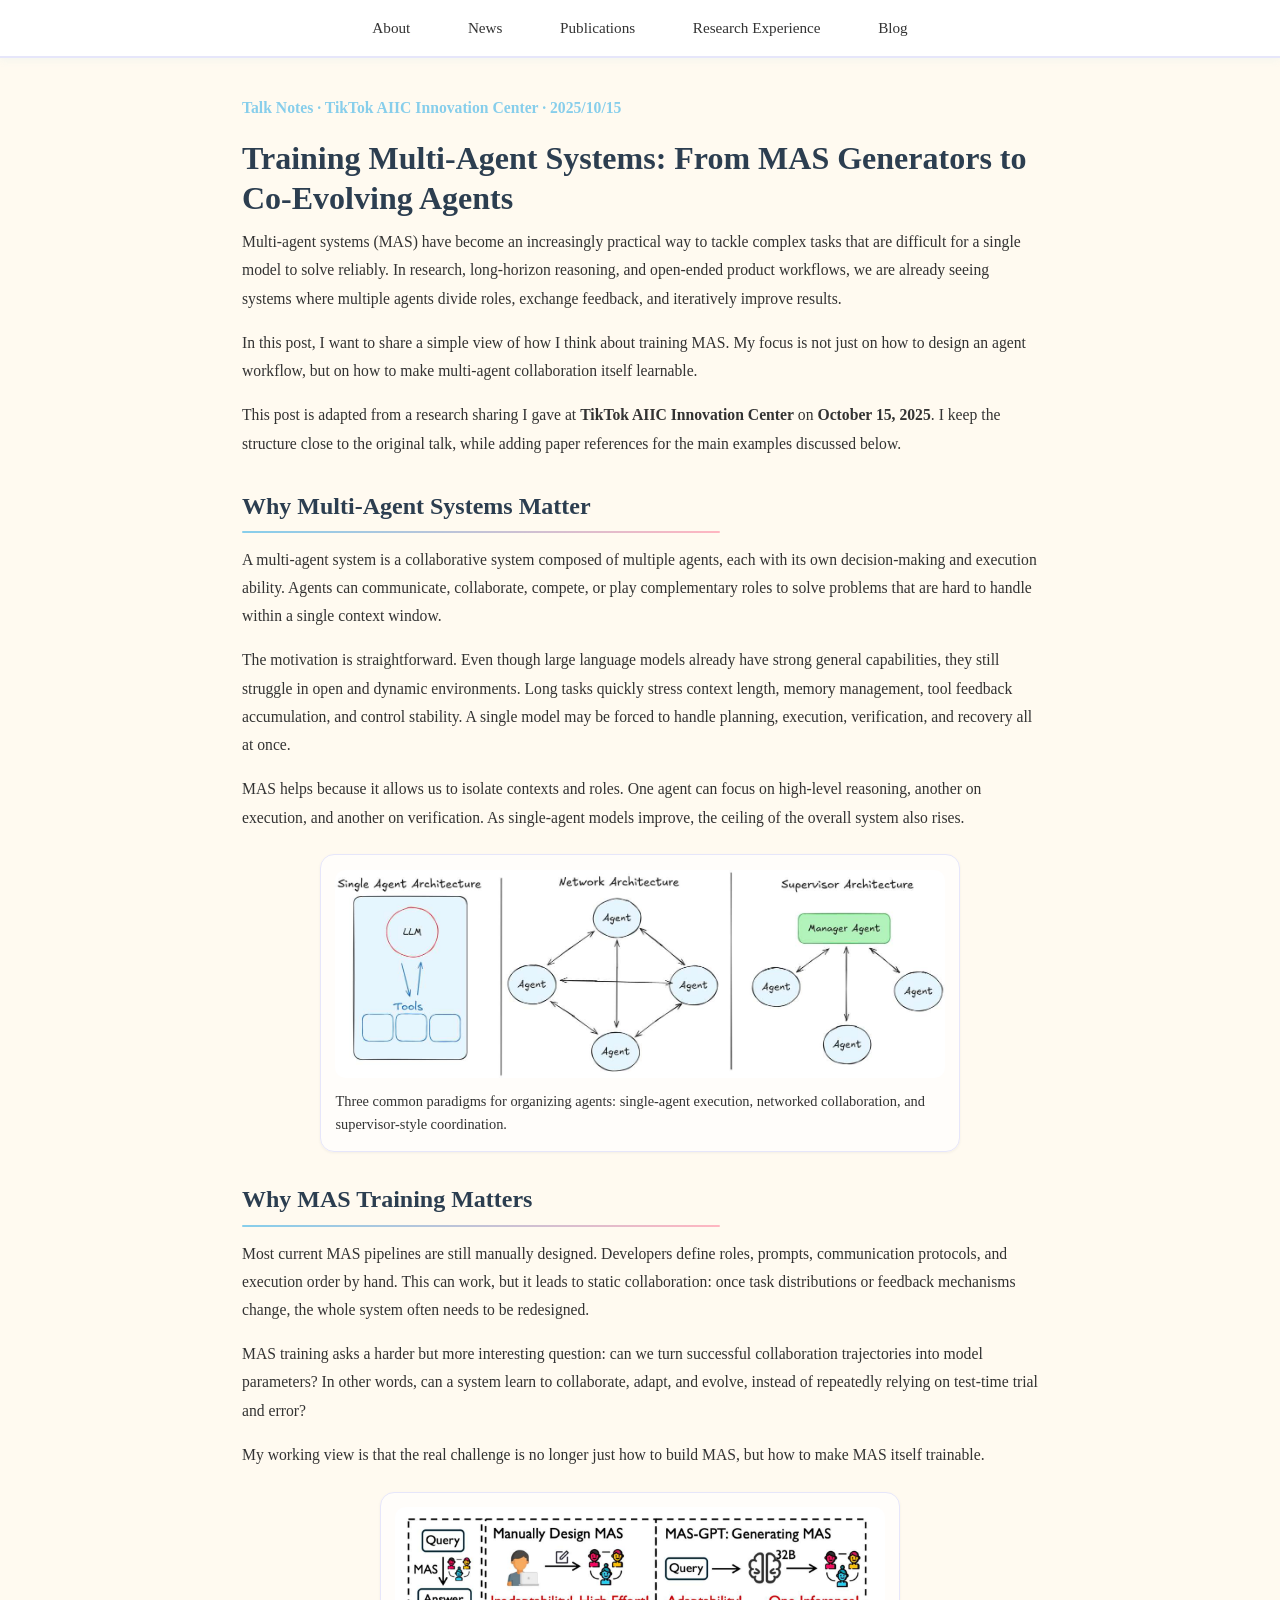
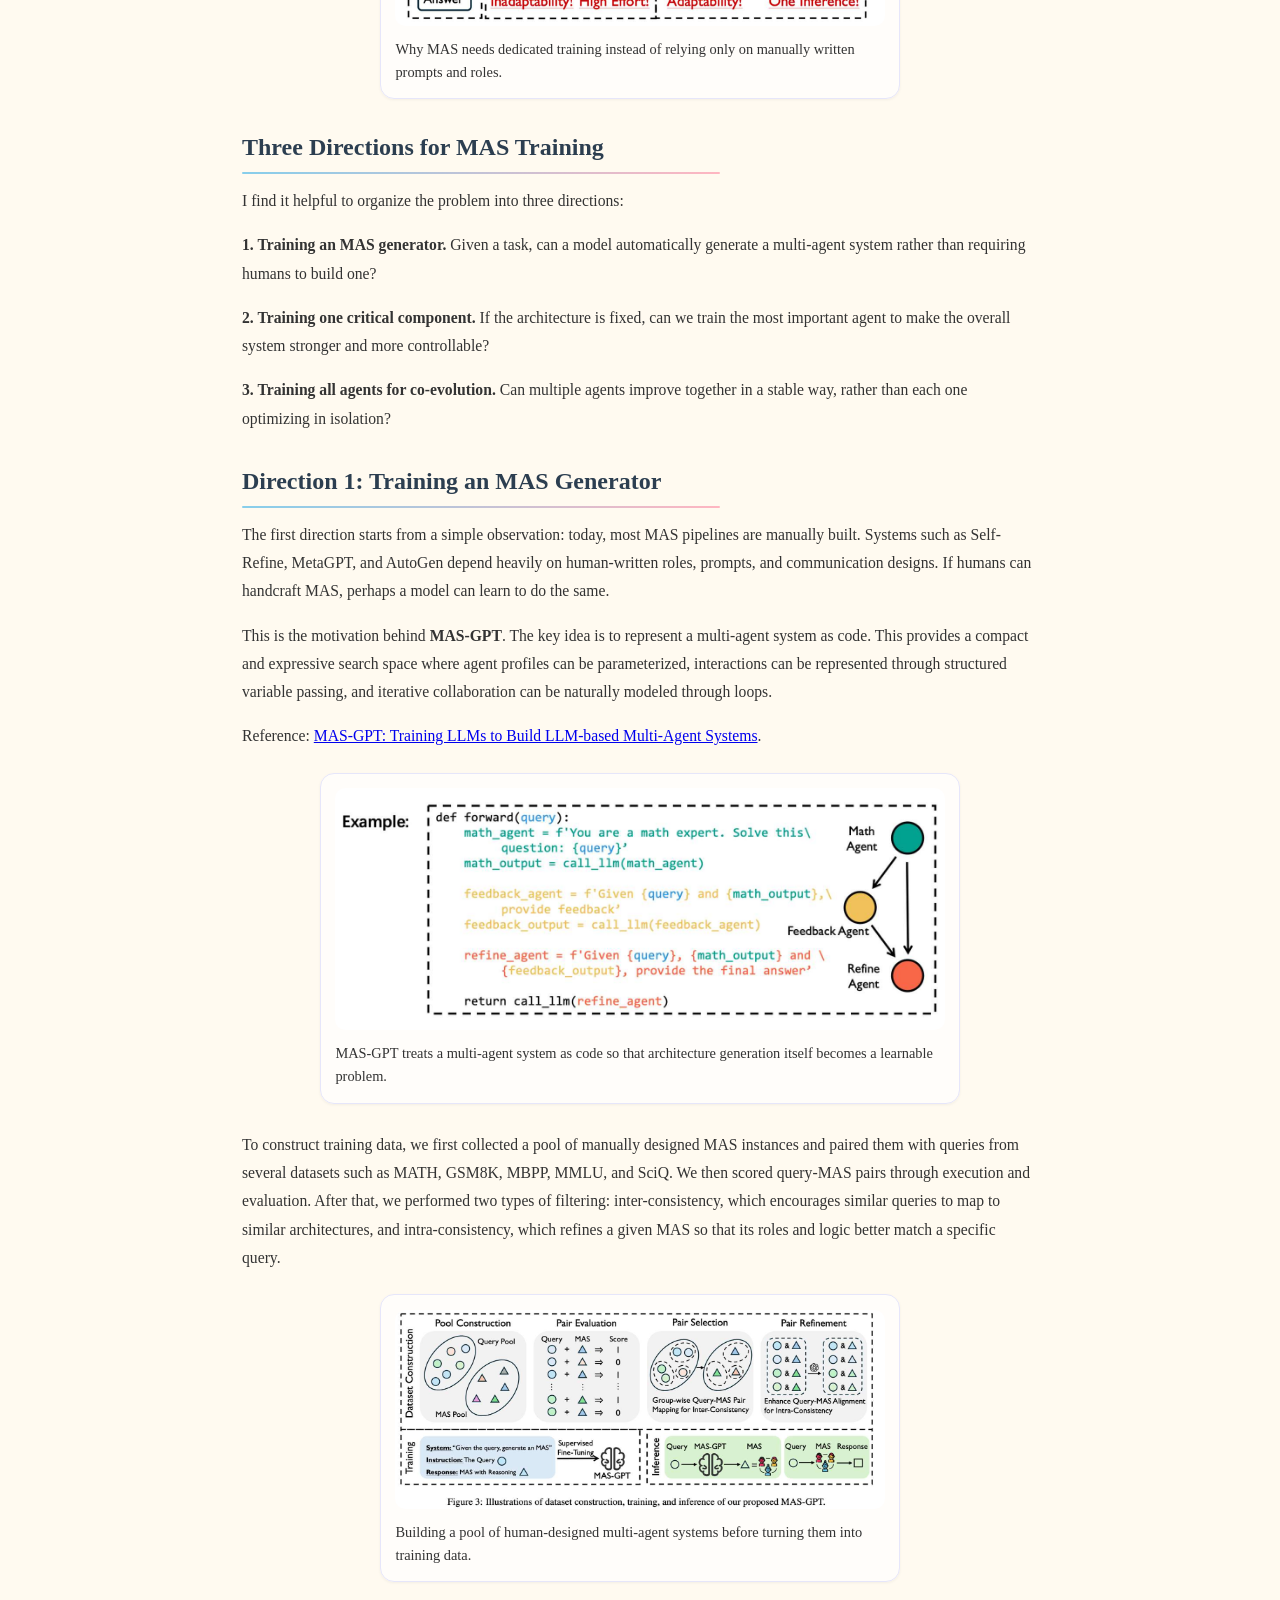
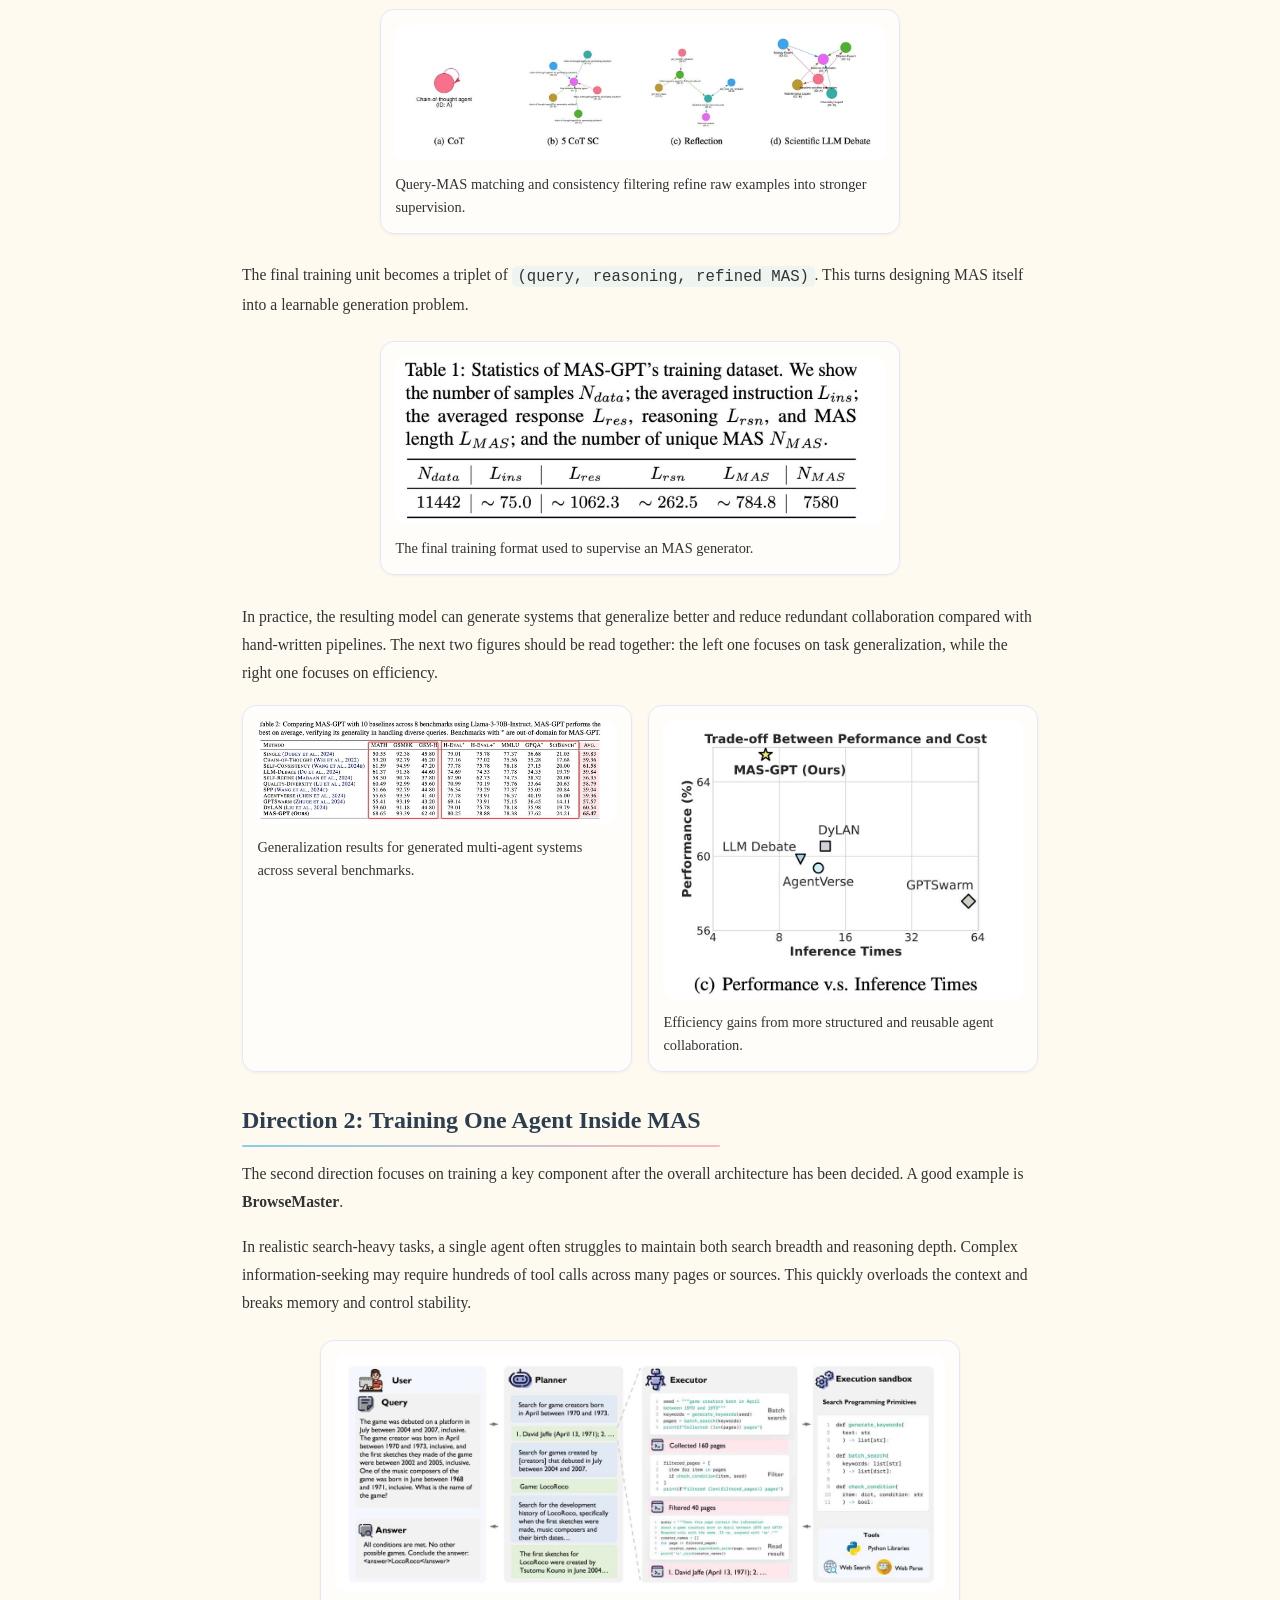
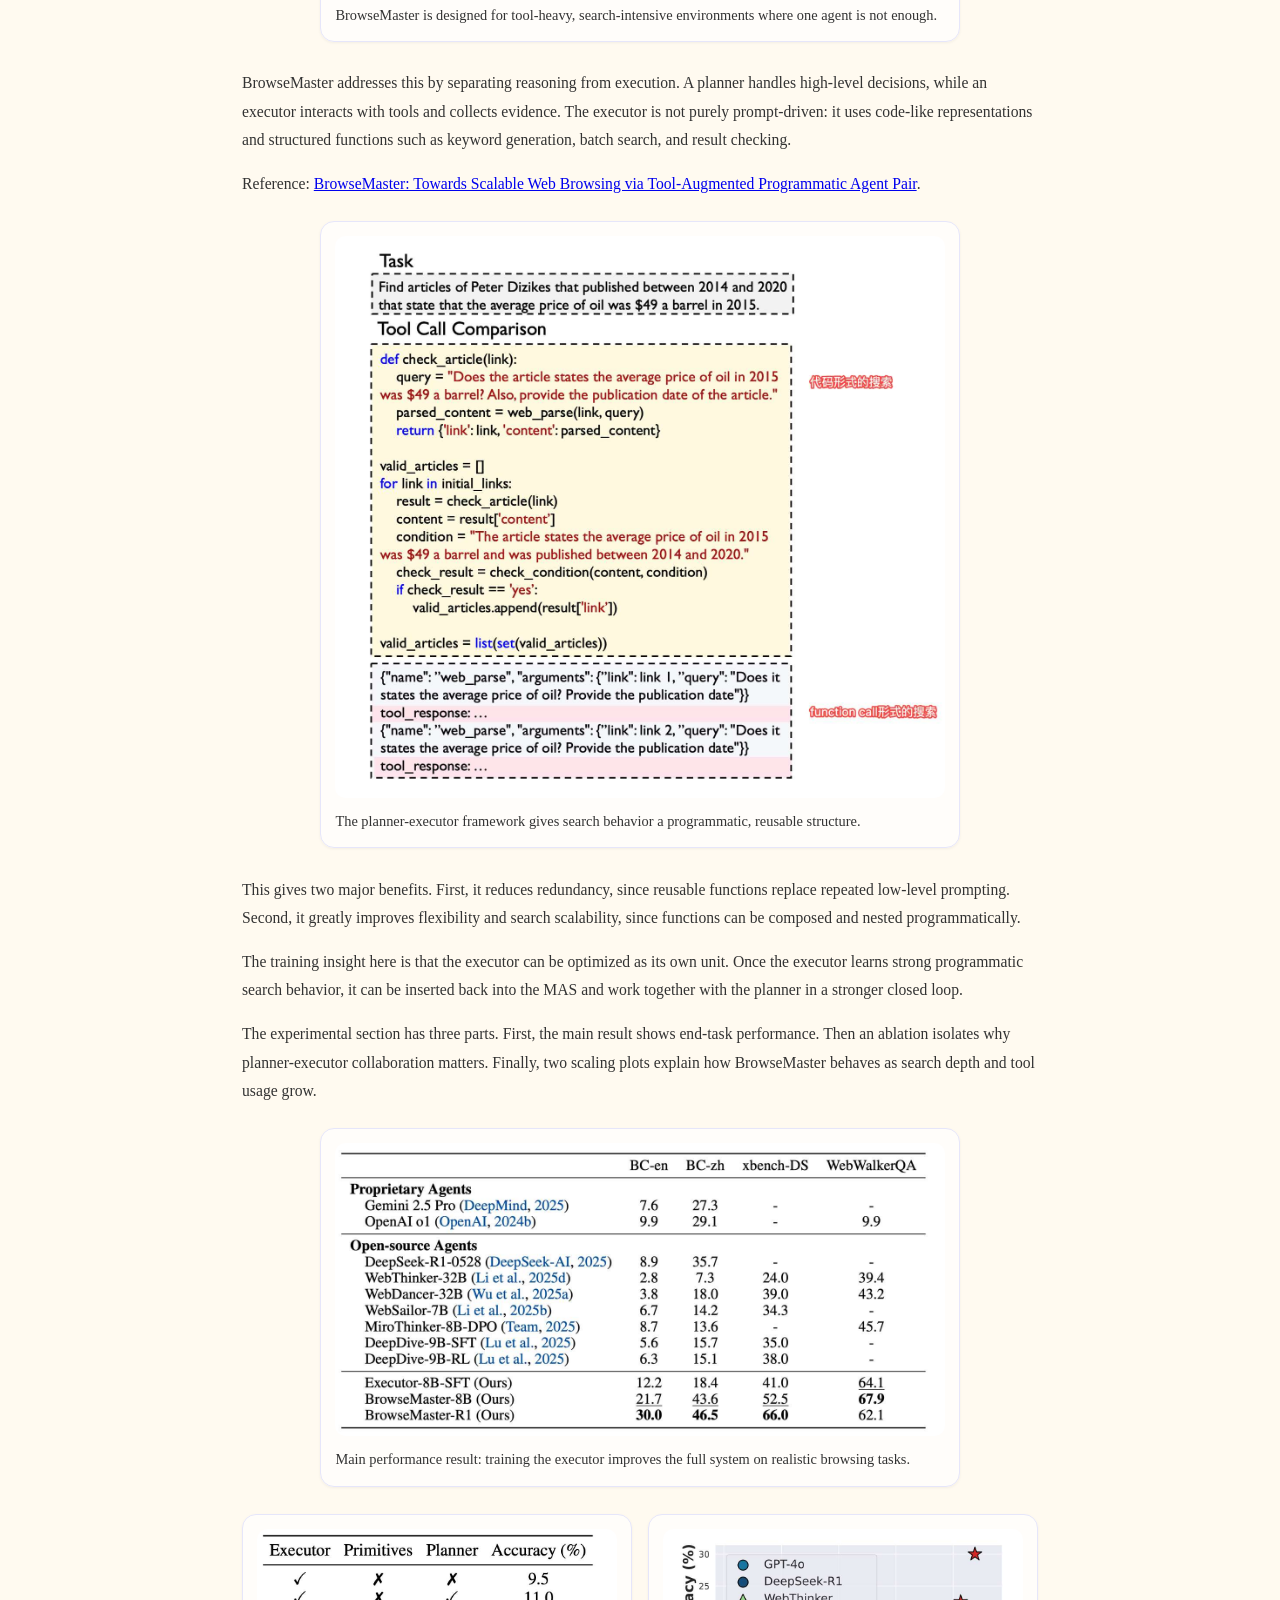
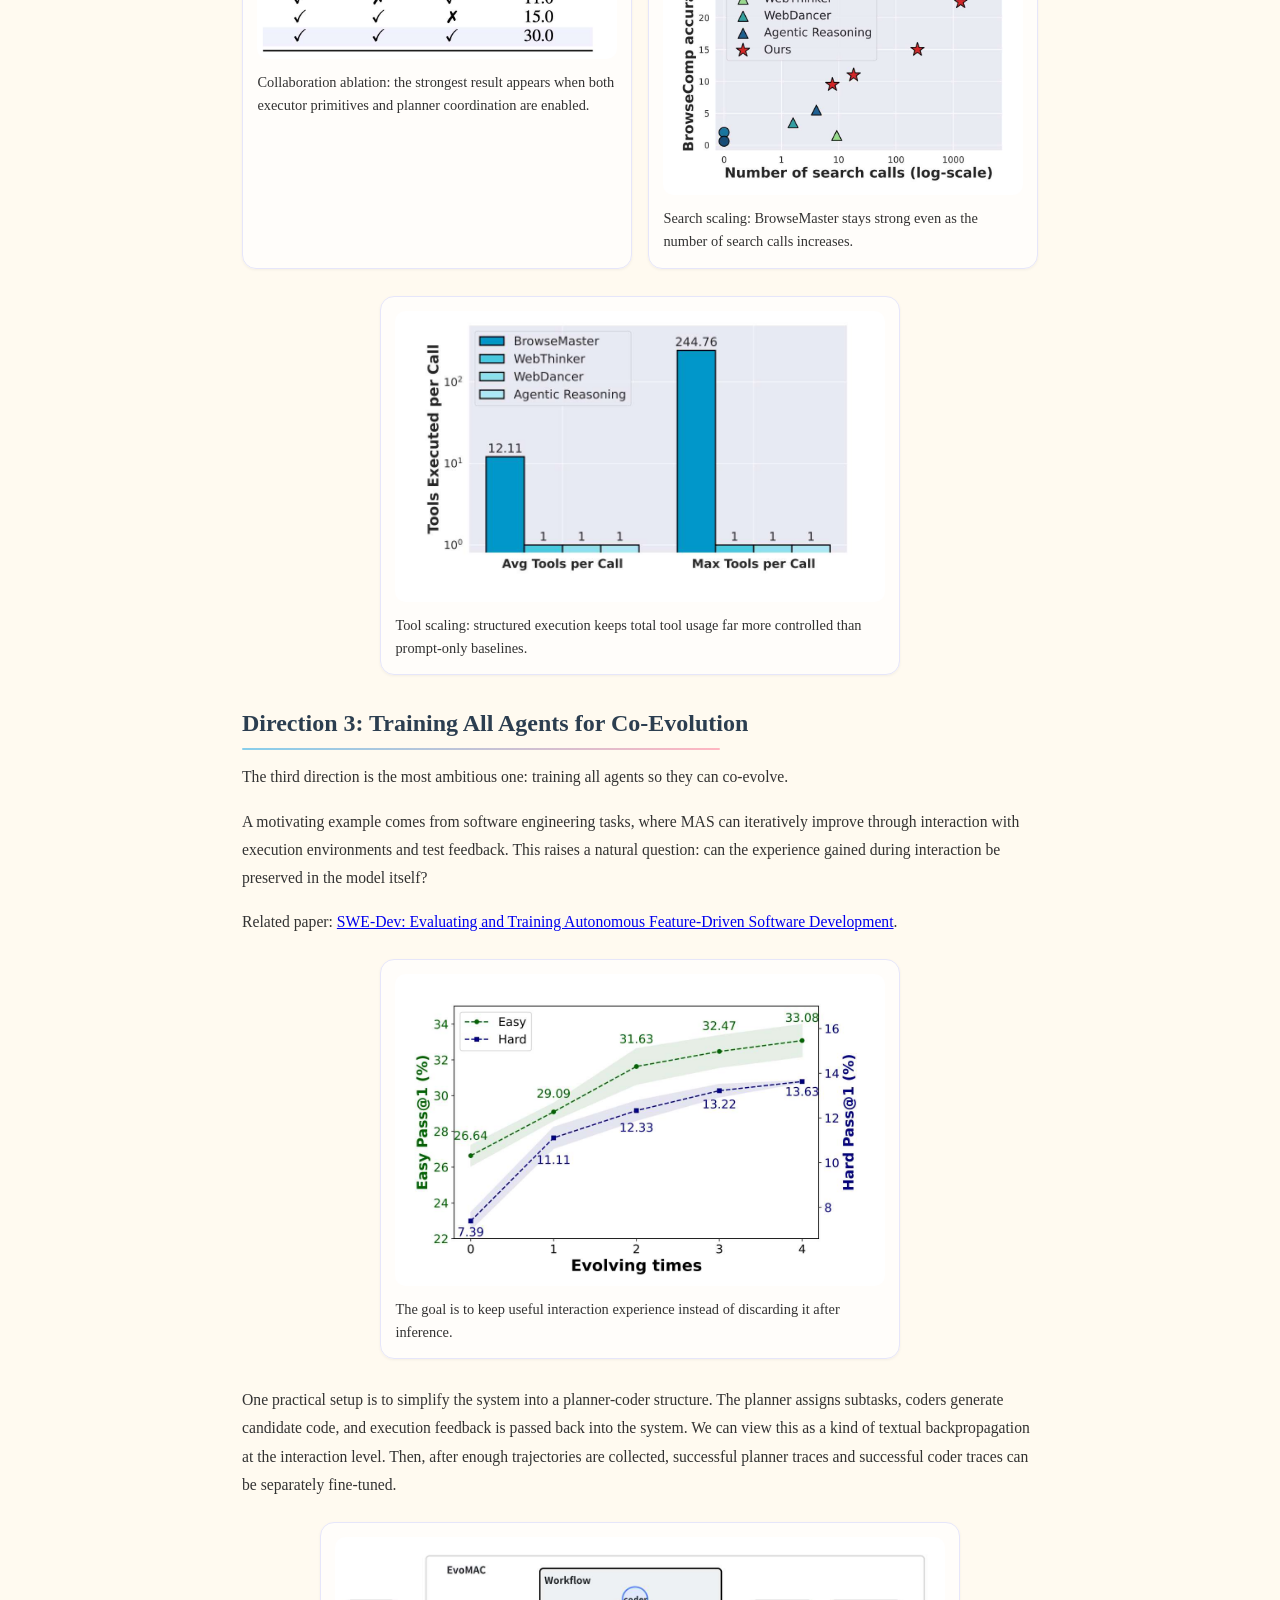
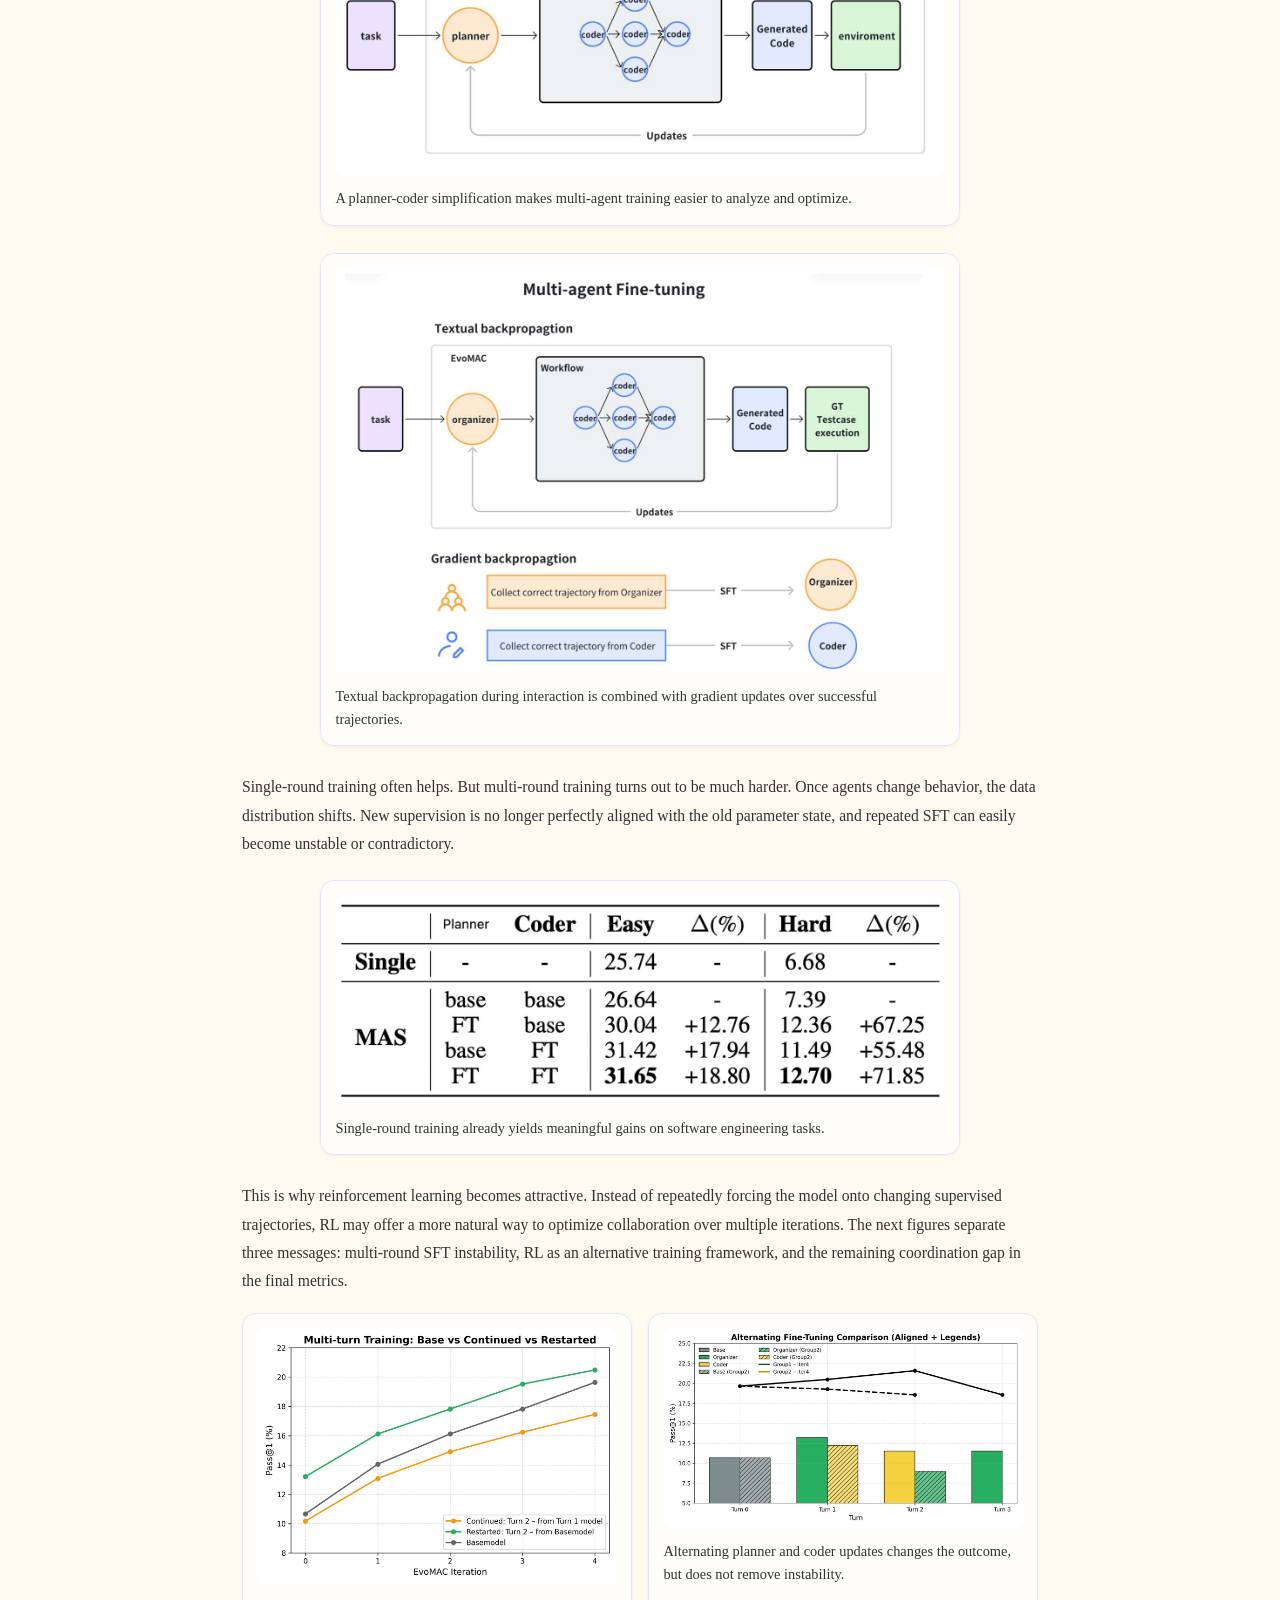
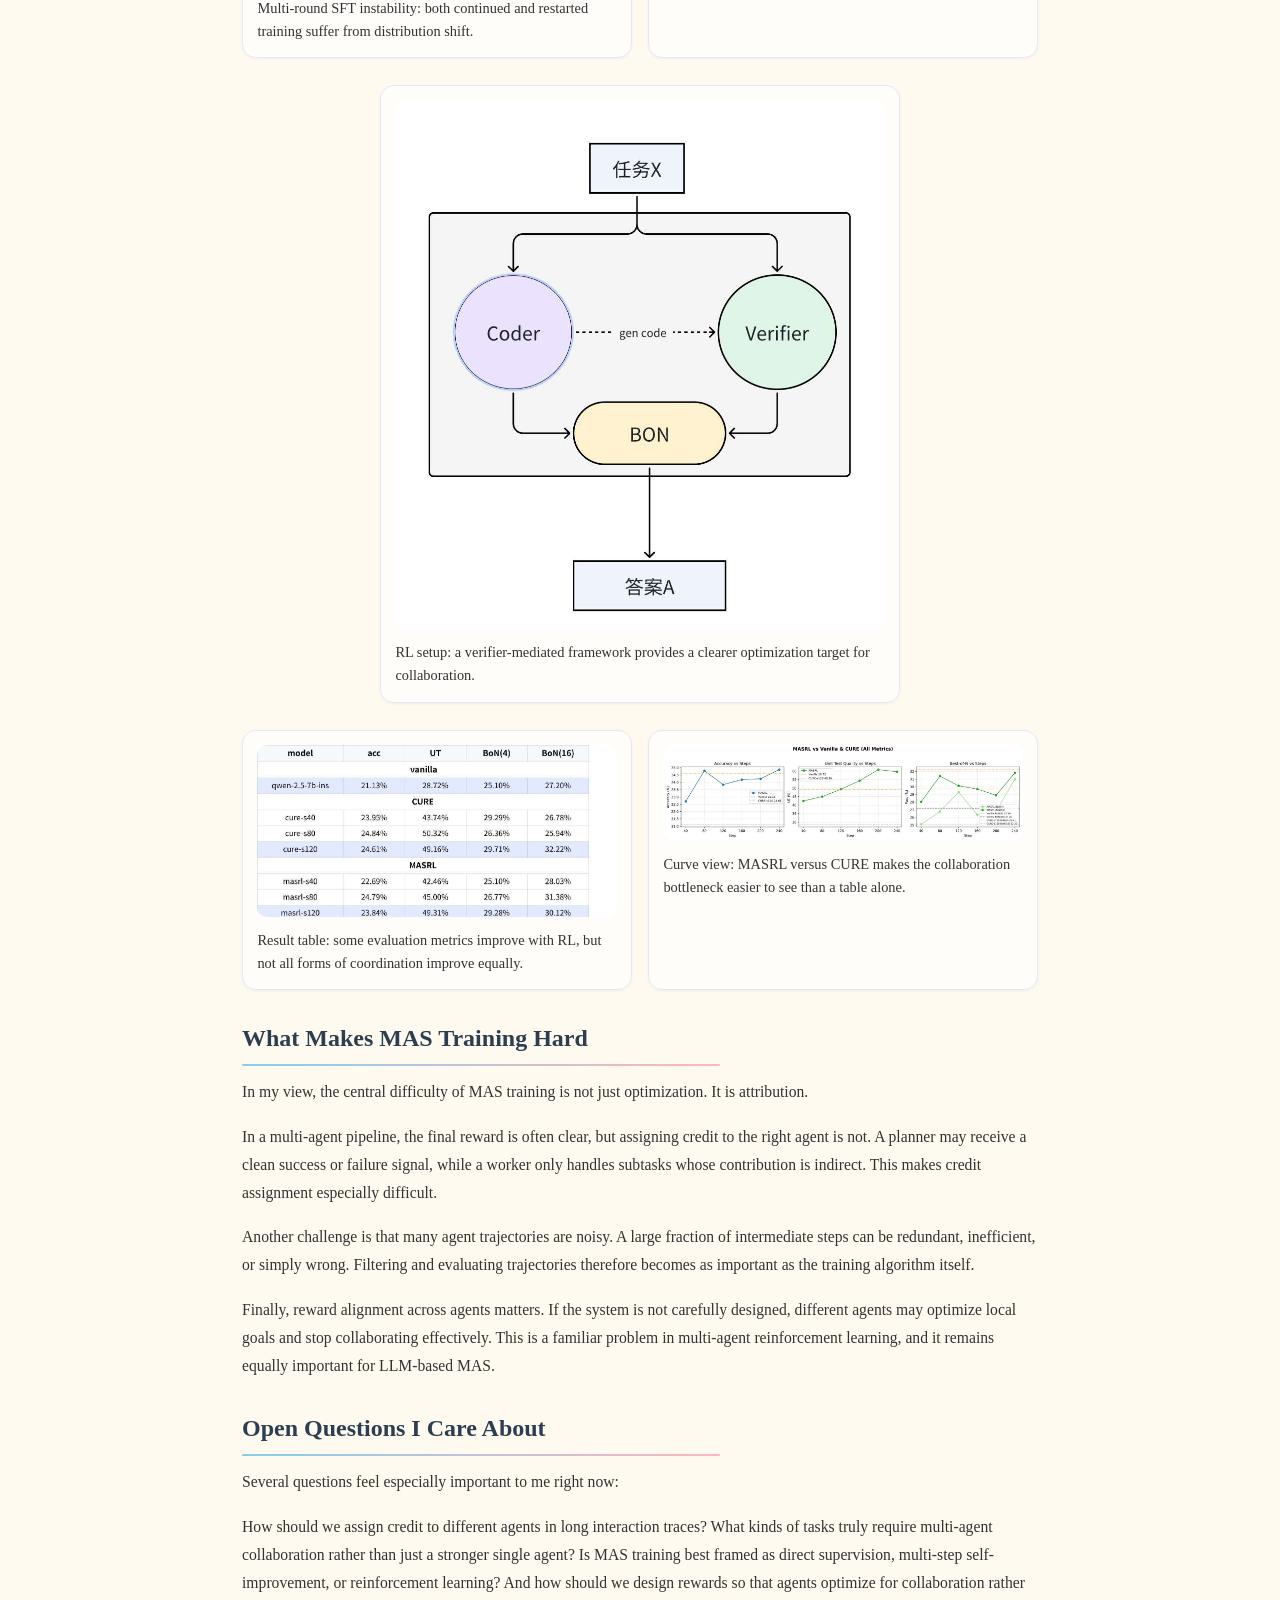
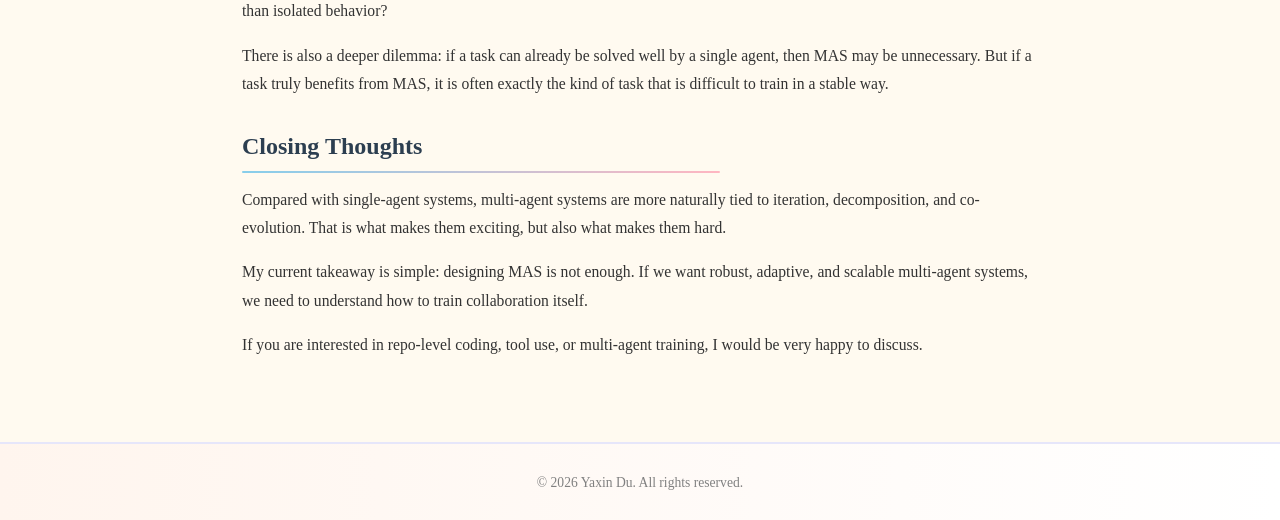
==== commit 1bd541f5: "Remove broken final blog figure" ====
--- a/blog/multi-agent-training.html
+++ b/blog/multi-agent-training.html
@@ -360,13 +360,6 @@
                     can be redundant, inefficient, or simply wrong. Filtering and evaluating trajectories therefore
                     becomes as important as the training algorithm itself.
                 </p>
-                <figure class="blog-figure">
-                    <img src="assets-web/image25.jpg" alt="Illustration of noisy trajectories.">
-                    <figcaption>
-                        A reminder that most trajectories are noisy, so evaluation and filtering are core parts of the
-                        training loop.
-                    </figcaption>
-                </figure>
                 <p>
                     Finally, reward alignment across agents matters. If the system is not carefully designed, different
                     agents may optimize local goals and stop collaborating effectively. This is a familiar problem in
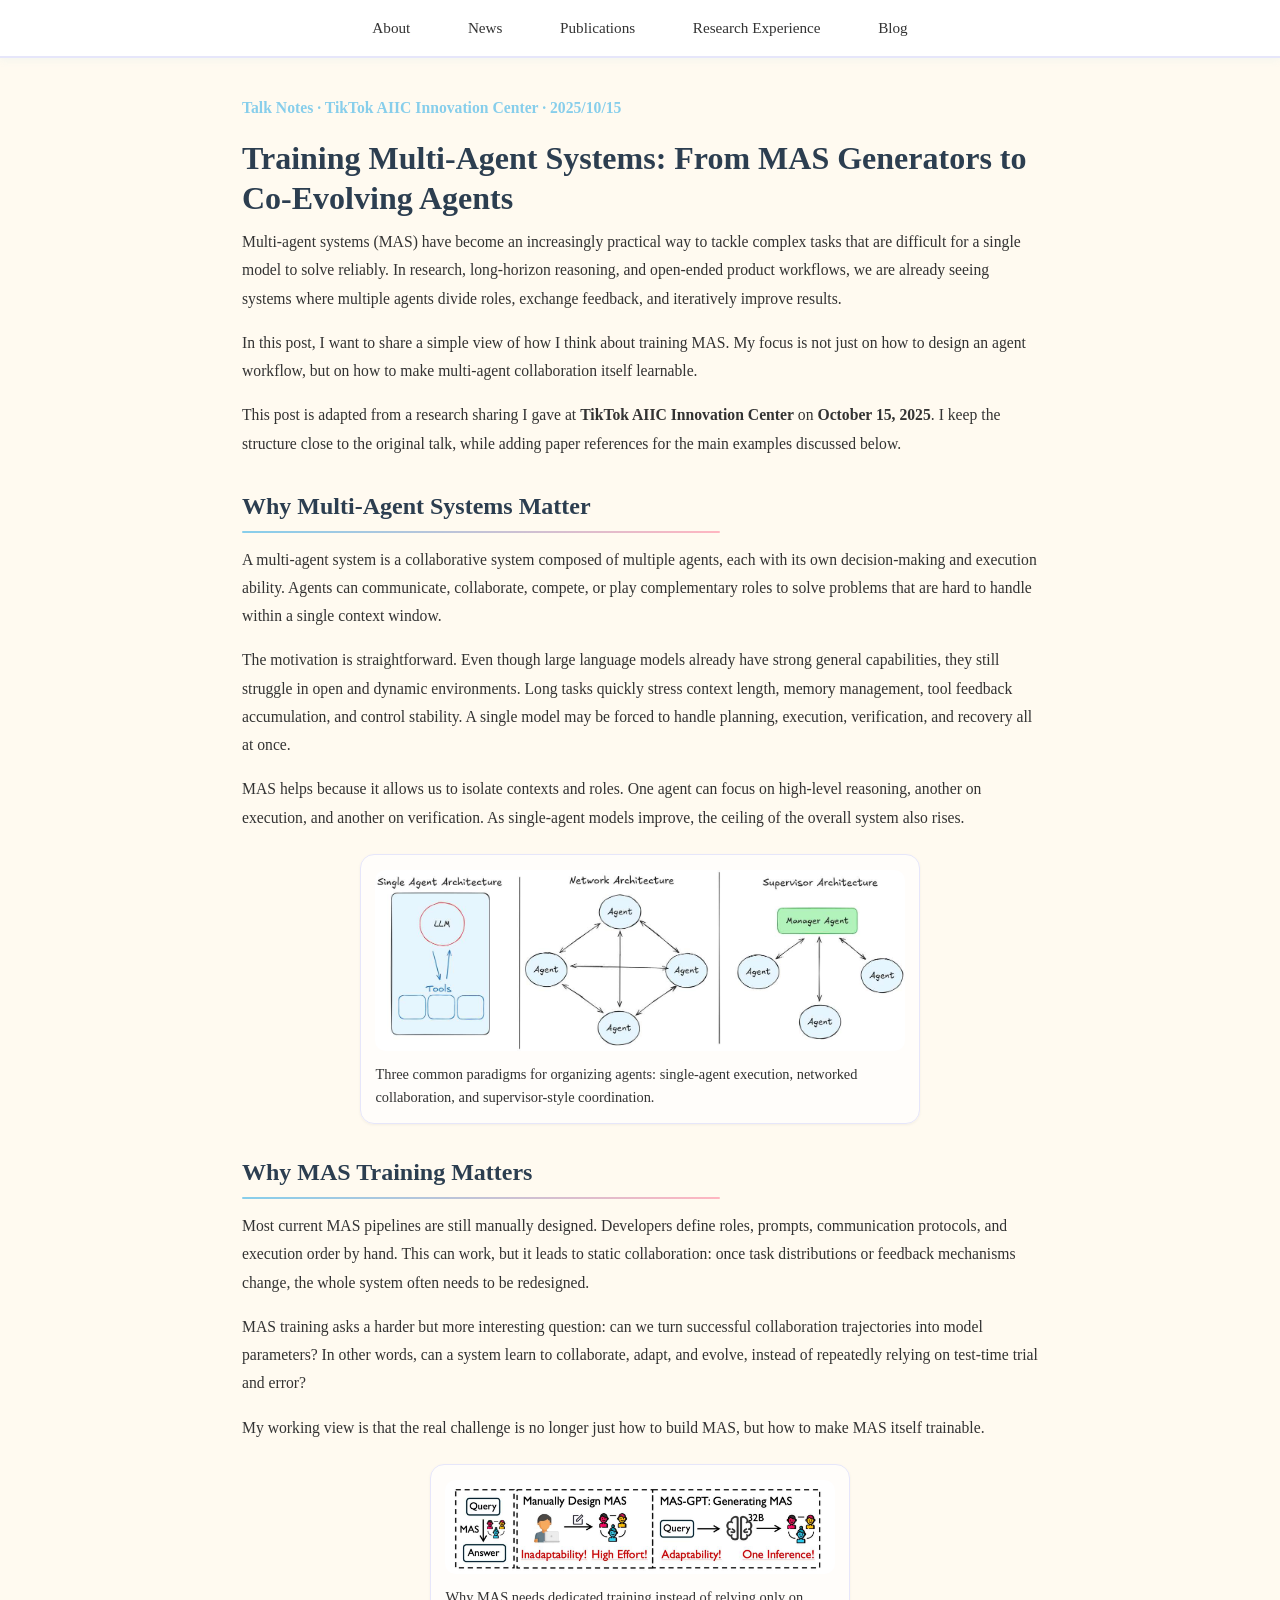
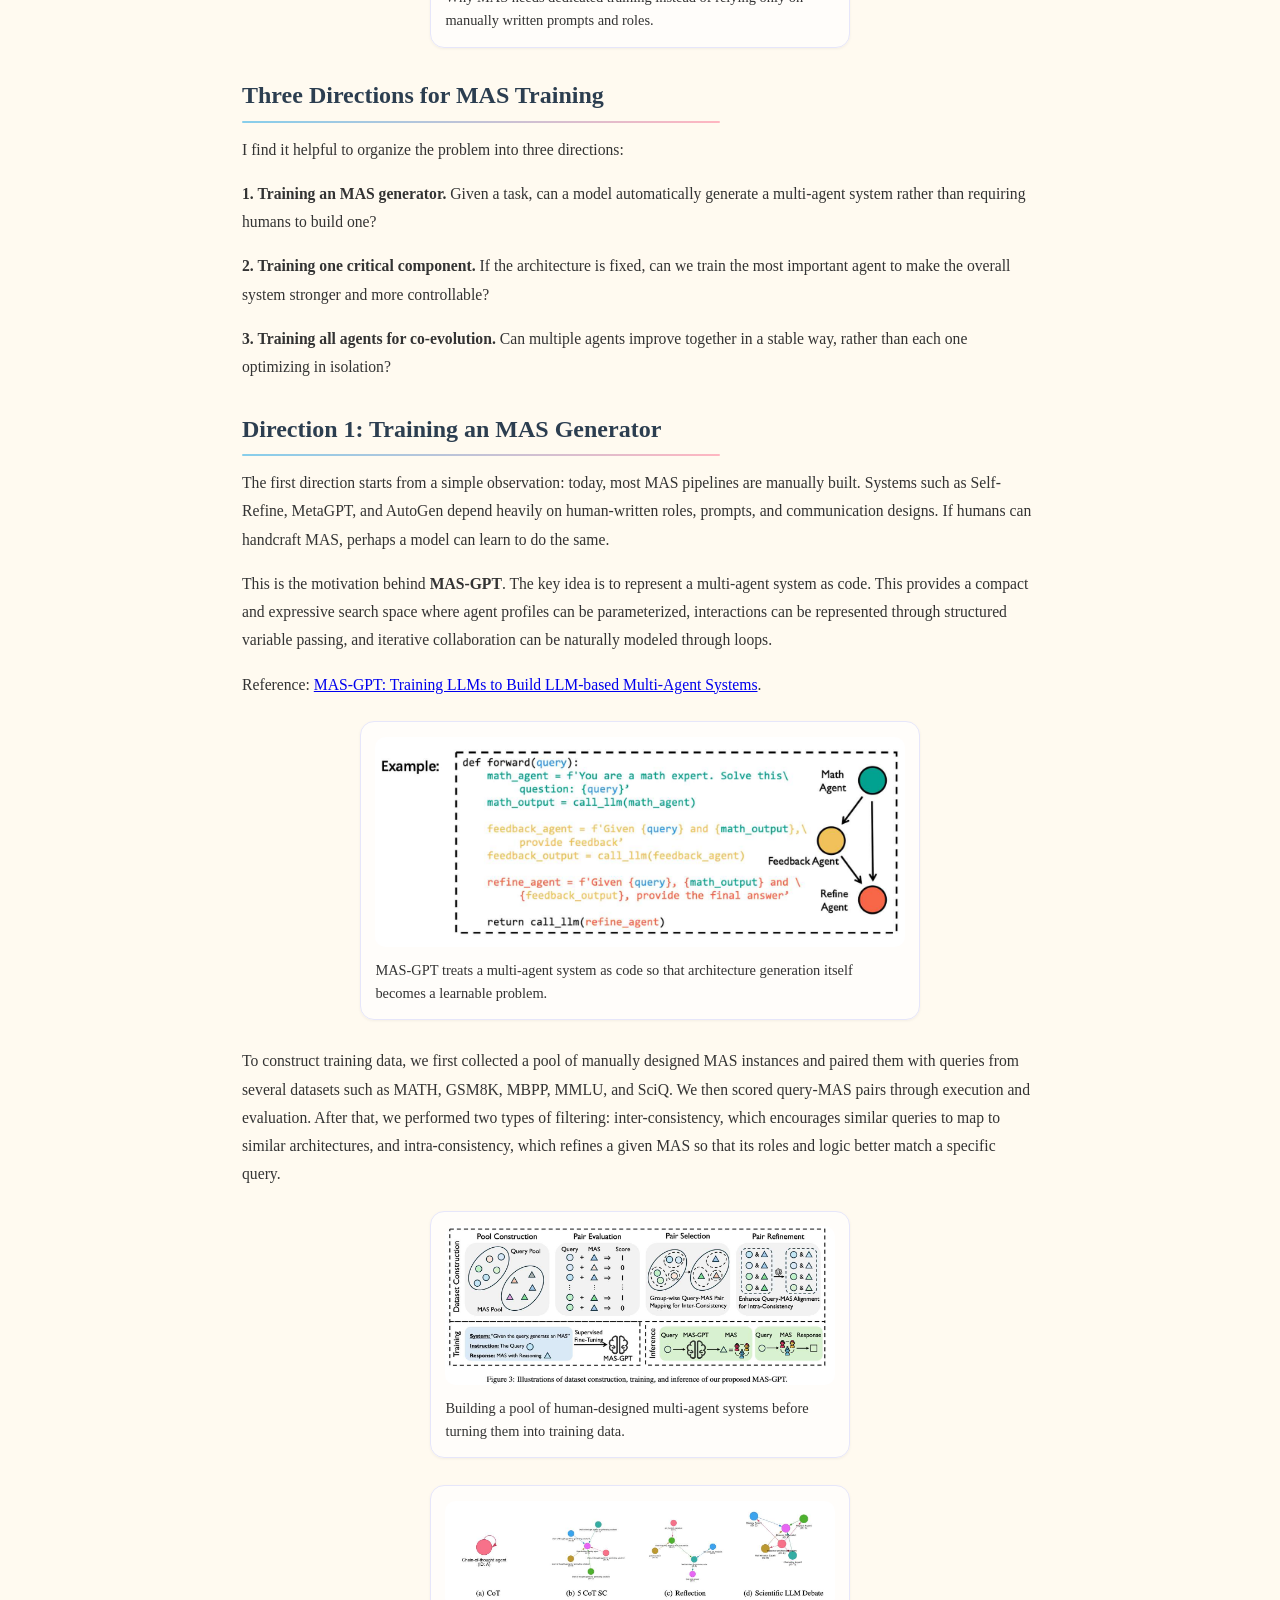
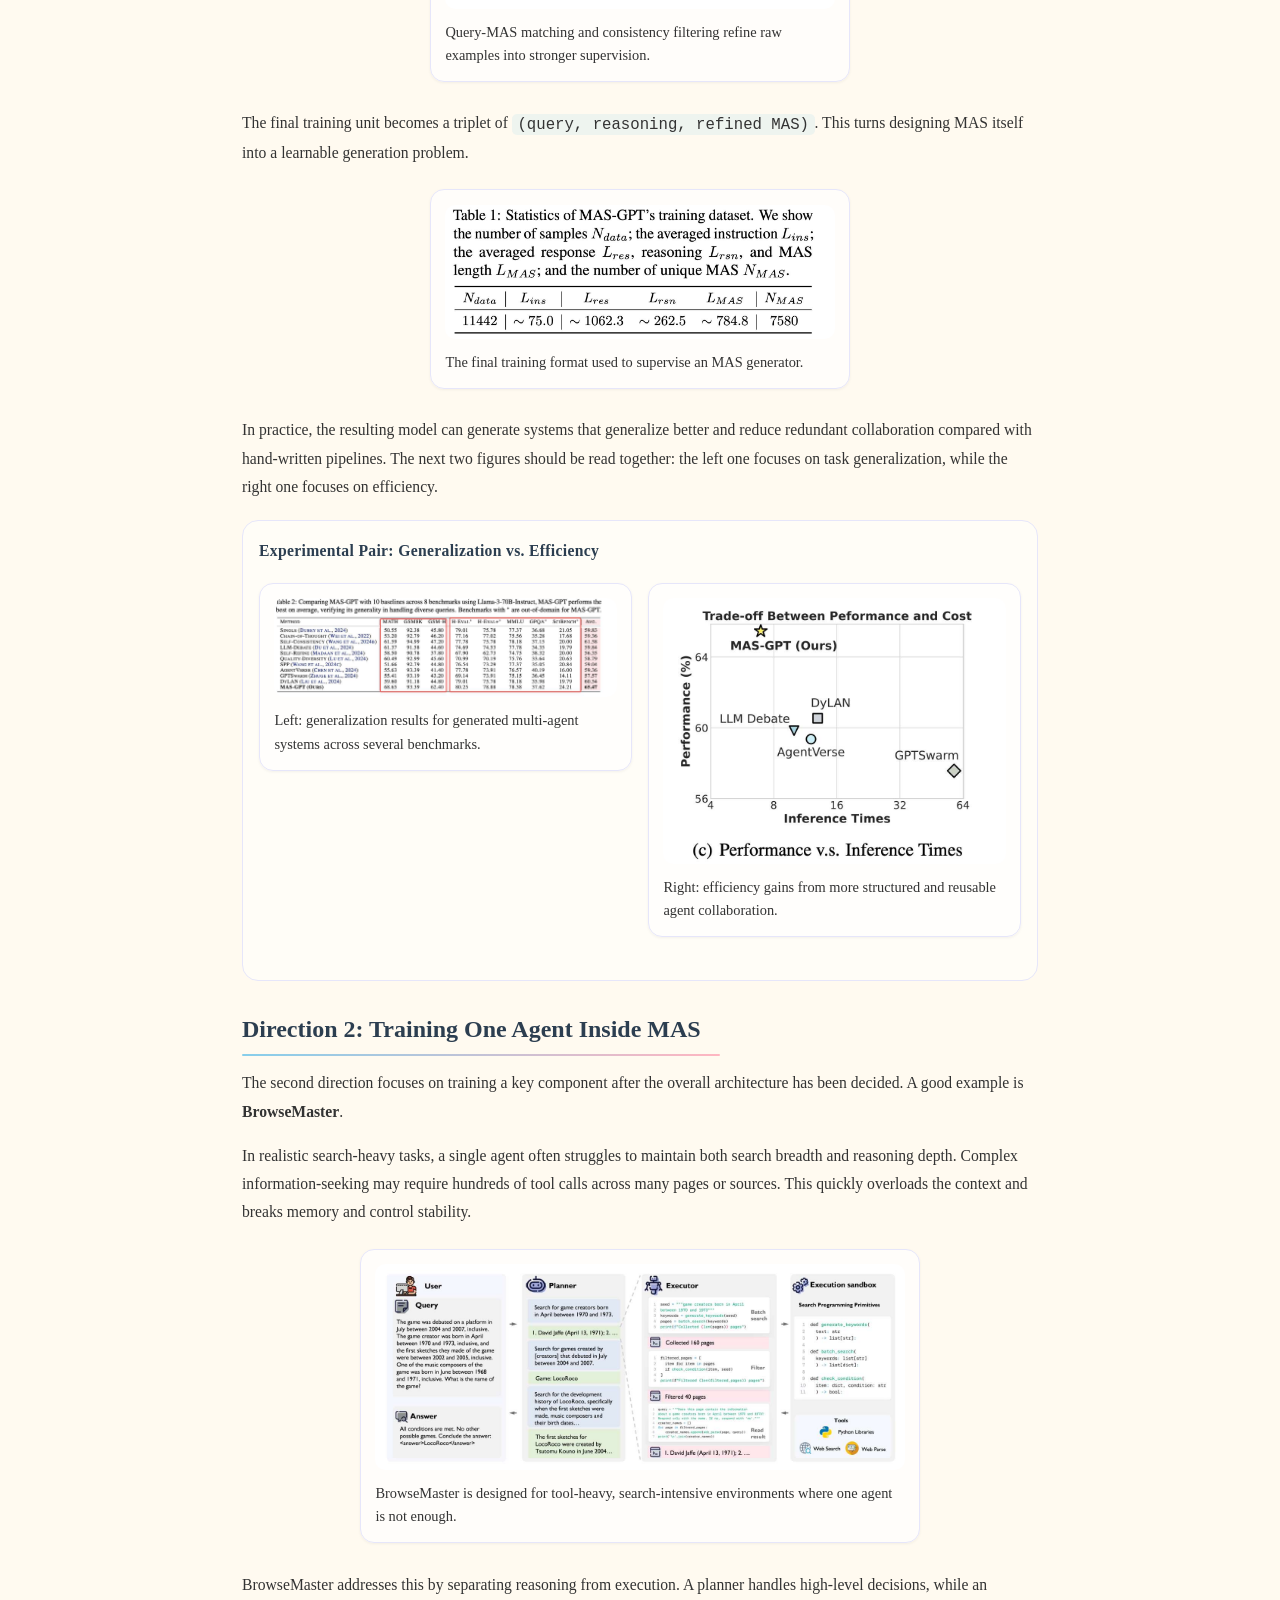
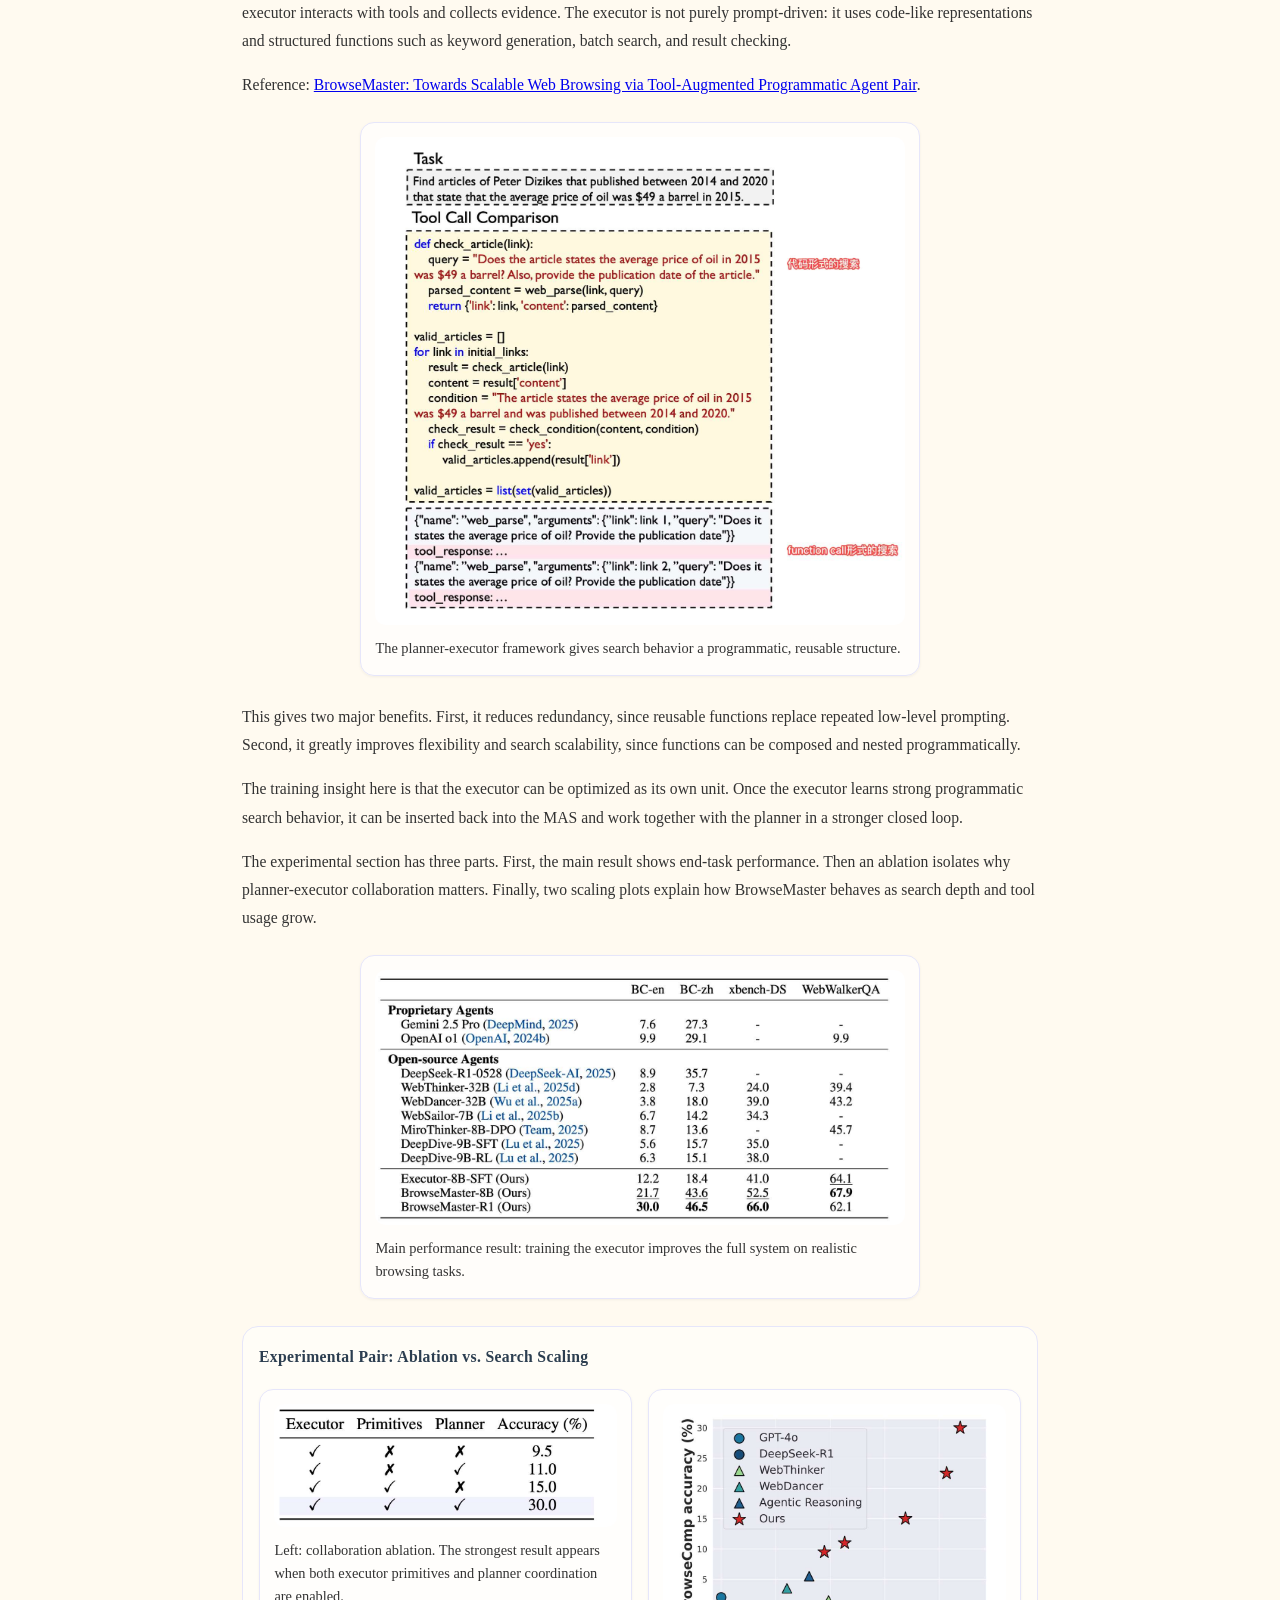
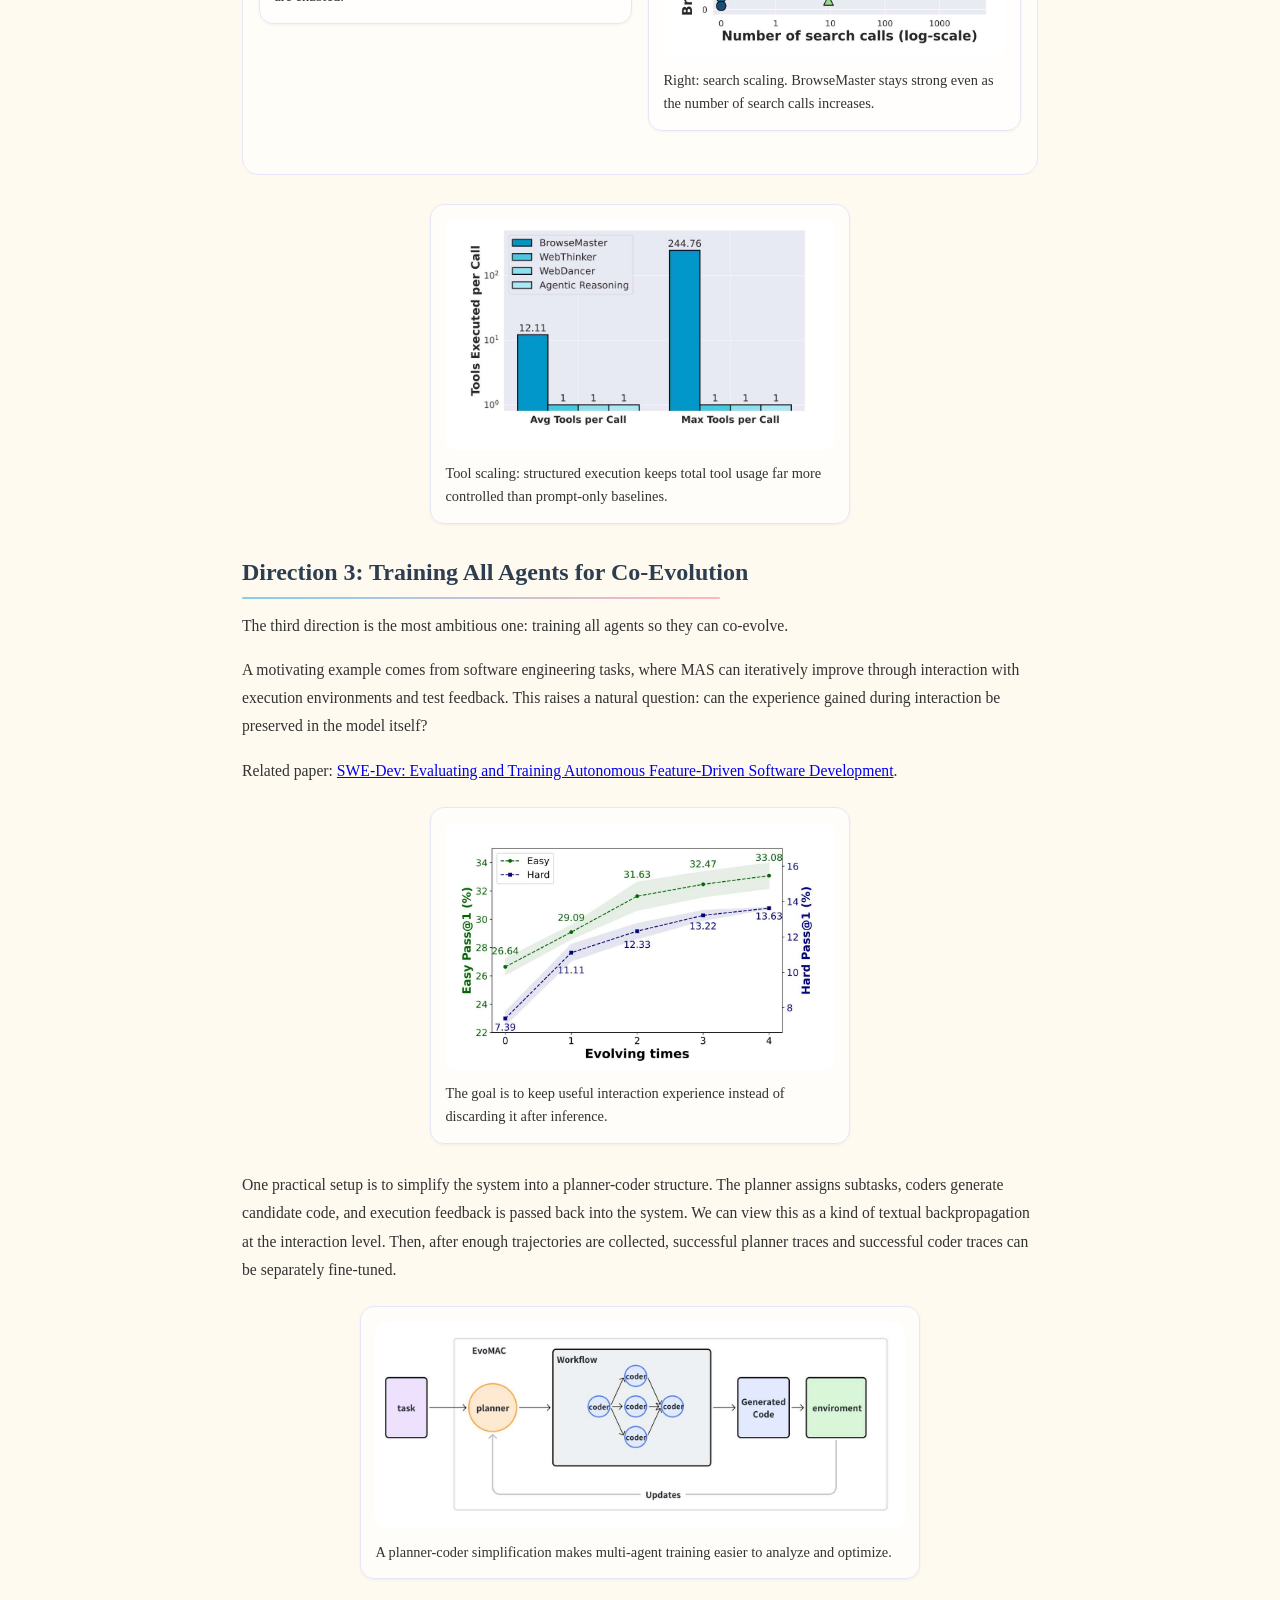
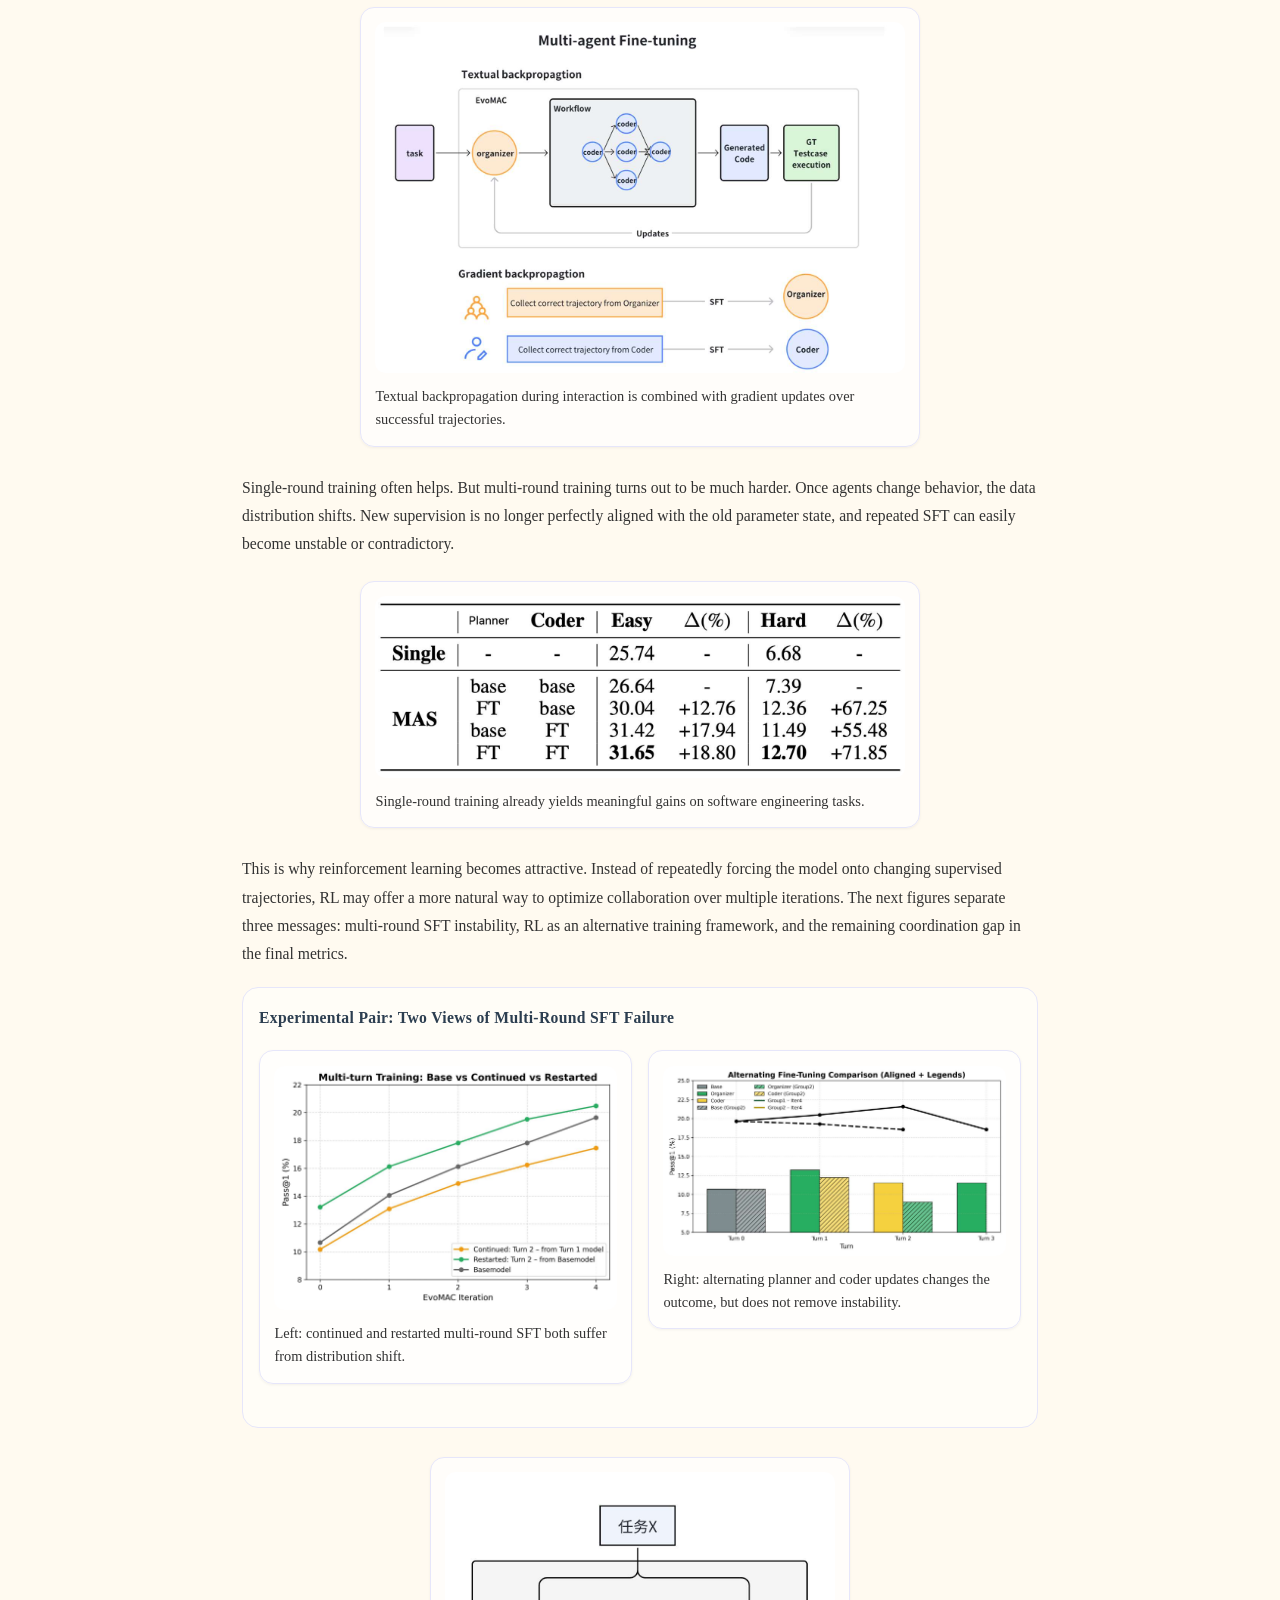
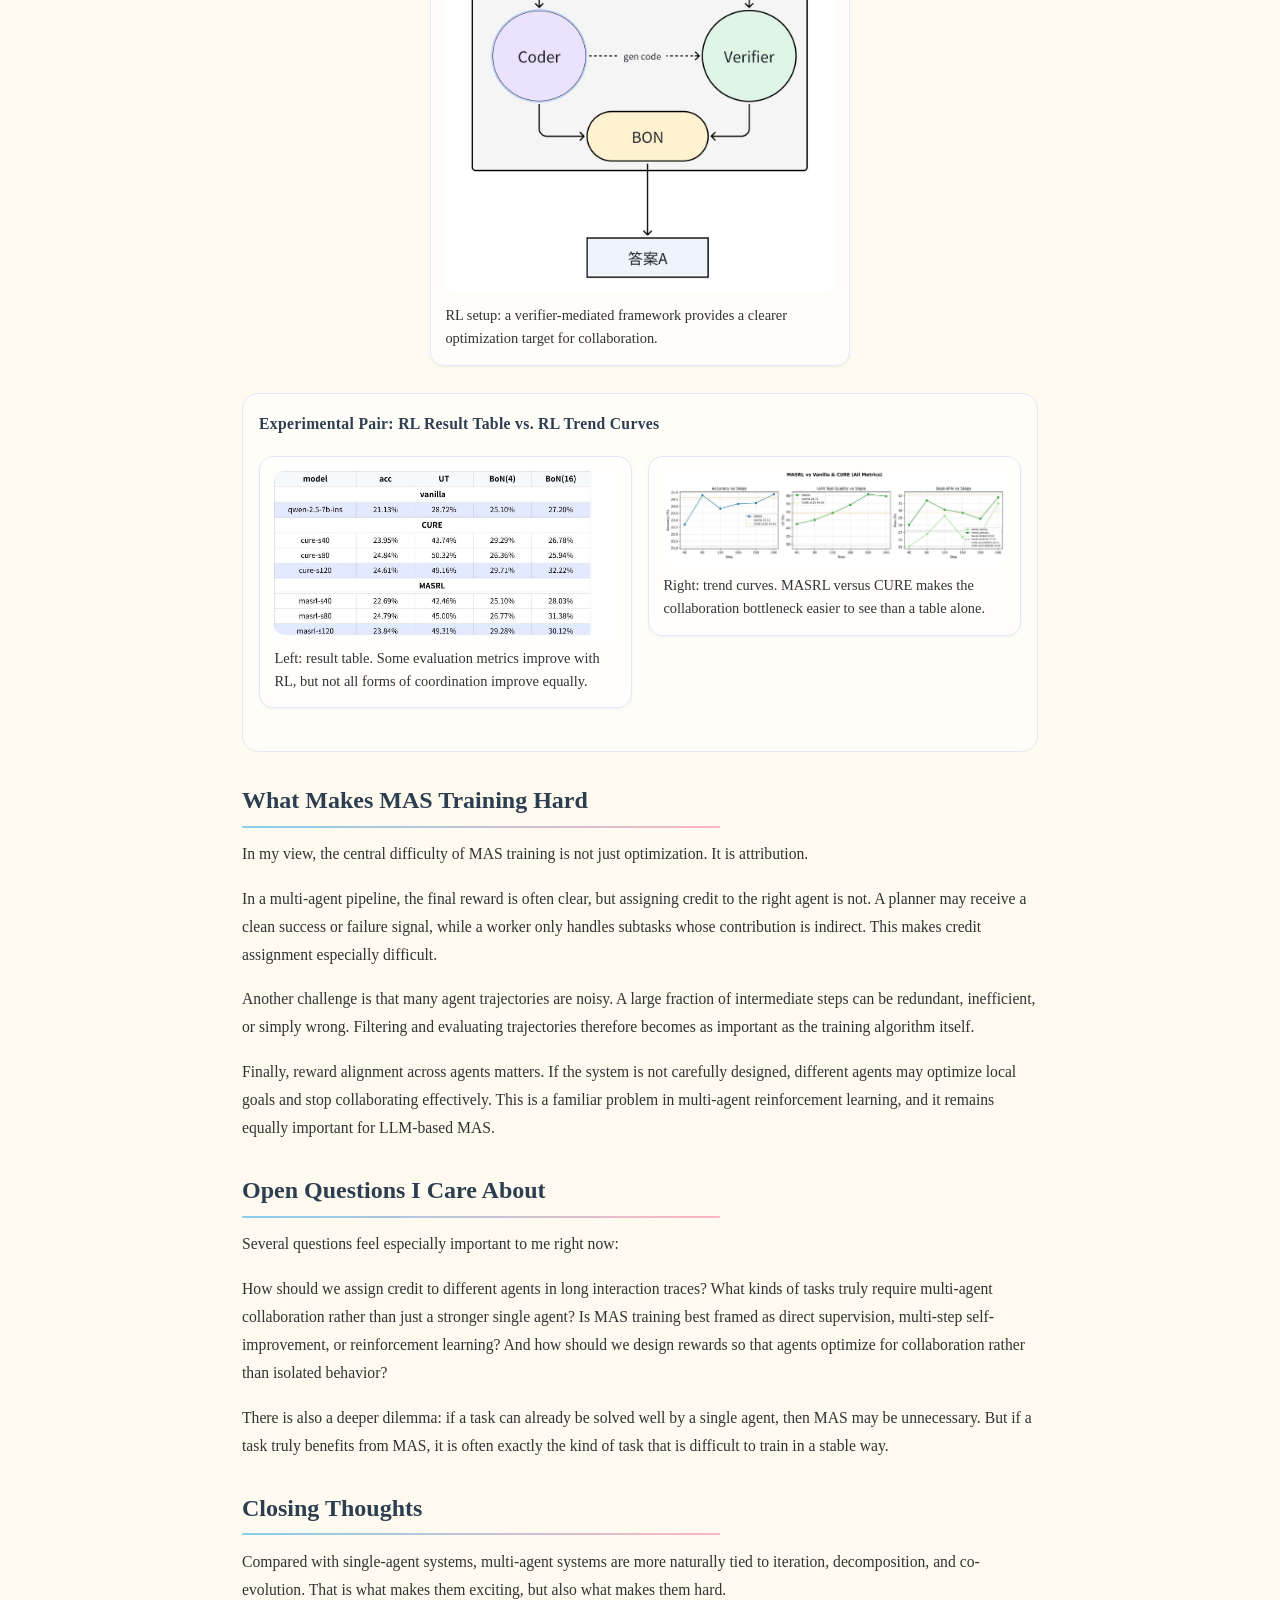
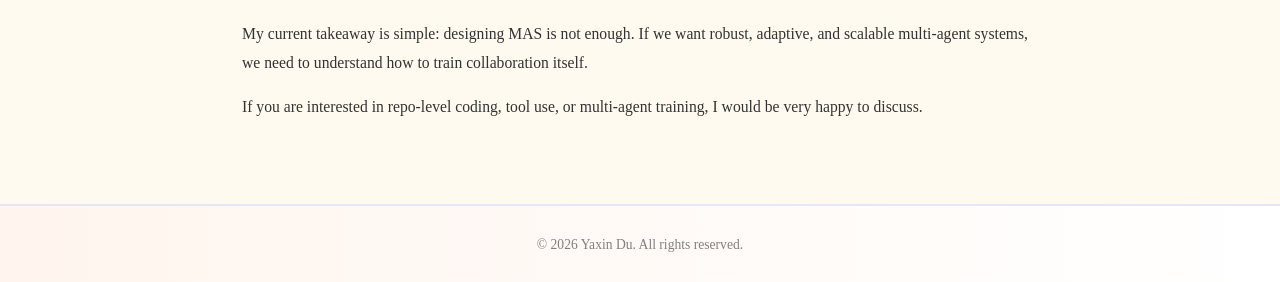
==== commit f48481cf: "Make blog figure groupings more explicit" ====
--- a/blog/multi-agent-training.html
+++ b/blog/multi-agent-training.html
@@ -164,19 +164,22 @@
                     collaboration compared with hand-written pipelines. The next two figures should be read together:
                     the left one focuses on task generalization, while the right one focuses on efficiency.
                 </p>
-                <div class="blog-figure-grid">
-                    <figure class="blog-figure">
-                        <img src="assets-web/image8.jpg" alt="MAS-GPT generalization results.">
-                        <figcaption>
-                            Generalization results for generated multi-agent systems across several benchmarks.
-                        </figcaption>
-                    </figure>
-                    <figure class="blog-figure">
-                        <img src="assets-web/image9.jpg" alt="MAS-GPT efficiency results.">
-                        <figcaption>
-                            Efficiency gains from more structured and reusable agent collaboration.
-                        </figcaption>
-                    </figure>
+                <div class="blog-figure-group">
+                    <p class="blog-figure-group-title">Experimental Pair: Generalization vs. Efficiency</p>
+                    <div class="blog-figure-grid">
+                        <figure class="blog-figure">
+                            <img src="assets-web/image8.jpg" alt="MAS-GPT generalization results.">
+                            <figcaption>
+                                Left: generalization results for generated multi-agent systems across several benchmarks.
+                            </figcaption>
+                        </figure>
+                        <figure class="blog-figure">
+                            <img src="assets-web/image9.jpg" alt="MAS-GPT efficiency results.">
+                            <figcaption>
+                                Right: efficiency gains from more structured and reusable agent collaboration.
+                            </figcaption>
+                        </figure>
+                    </div>
                 </div>
 
                 <h2>Direction 2: Training One Agent Inside MAS</h2>
@@ -233,20 +236,23 @@
                         Main performance result: training the executor improves the full system on realistic browsing tasks.
                     </figcaption>
                 </figure>
-                <div class="blog-figure-grid">
-                    <figure class="blog-figure">
-                        <img src="assets-web/image13.jpg" alt="BrowseMaster collaboration ablation.">
-                        <figcaption>
-                            Collaboration ablation: the strongest result appears when both executor primitives and planner
-                            coordination are enabled.
-                        </figcaption>
-                    </figure>
-                    <figure class="blog-figure">
-                        <img src="assets-web/image14.jpg" alt="BrowseMaster scaling with search calls.">
-                        <figcaption>
-                            Search scaling: BrowseMaster stays strong even as the number of search calls increases.
-                        </figcaption>
-                    </figure>
+                <div class="blog-figure-group">
+                    <p class="blog-figure-group-title">Experimental Pair: Ablation vs. Search Scaling</p>
+                    <div class="blog-figure-grid">
+                        <figure class="blog-figure">
+                            <img src="assets-web/image13.jpg" alt="BrowseMaster collaboration ablation.">
+                            <figcaption>
+                                Left: collaboration ablation. The strongest result appears when both executor primitives
+                                and planner coordination are enabled.
+                            </figcaption>
+                        </figure>
+                        <figure class="blog-figure">
+                            <img src="assets-web/image14.jpg" alt="BrowseMaster scaling with search calls.">
+                            <figcaption>
+                                Right: search scaling. BrowseMaster stays strong even as the number of search calls increases.
+                            </figcaption>
+                        </figure>
+                    </div>
                 </div>
                 <figure class="blog-figure narrow">
                     <img src="assets-web/image15.jpg" alt="BrowseMaster scaling with tool usage.">
@@ -311,19 +317,22 @@
                     multiple iterations. The next figures separate three messages: multi-round SFT instability, RL as
                     an alternative training framework, and the remaining coordination gap in the final metrics.
                 </p>
-                <div class="blog-figure-grid">
-                    <figure class="blog-figure">
-                        <img src="assets-web/image20.jpg" alt="Multi-round training instability.">
-                        <figcaption>
-                            Multi-round SFT instability: both continued and restarted training suffer from distribution shift.
-                        </figcaption>
-                    </figure>
-                    <figure class="blog-figure">
-                        <img src="assets-web/image21.jpg" alt="Alternating training order analysis.">
-                        <figcaption>
-                            Alternating planner and coder updates changes the outcome, but does not remove instability.
-                        </figcaption>
-                    </figure>
+                <div class="blog-figure-group">
+                    <p class="blog-figure-group-title">Experimental Pair: Two Views of Multi-Round SFT Failure</p>
+                    <div class="blog-figure-grid">
+                        <figure class="blog-figure">
+                            <img src="assets-web/image20.jpg" alt="Multi-round training instability.">
+                            <figcaption>
+                                Left: continued and restarted multi-round SFT both suffer from distribution shift.
+                            </figcaption>
+                        </figure>
+                        <figure class="blog-figure">
+                            <img src="assets-web/image21.jpg" alt="Alternating training order analysis.">
+                            <figcaption>
+                                Right: alternating planner and coder updates changes the outcome, but does not remove instability.
+                            </figcaption>
+                        </figure>
+                    </div>
                 </div>
                 <figure class="blog-figure narrow">
                     <img src="assets-web/image22.jpg" alt="RL training framework with coder and verifier.">
@@ -331,19 +340,22 @@
                         RL setup: a verifier-mediated framework provides a clearer optimization target for collaboration.
                     </figcaption>
                 </figure>
-                <div class="blog-figure-grid">
-                    <figure class="blog-figure">
-                        <img src="assets-web/image23.jpg" alt="RL training result table.">
-                        <figcaption>
-                            Result table: some evaluation metrics improve with RL, but not all forms of coordination improve equally.
-                        </figcaption>
-                    </figure>
-                    <figure class="blog-figure">
-                        <img src="assets-web/image24.jpg" alt="RL comparison curves.">
-                        <figcaption>
-                            Curve view: MASRL versus CURE makes the collaboration bottleneck easier to see than a table alone.
-                        </figcaption>
-                    </figure>
+                <div class="blog-figure-group">
+                    <p class="blog-figure-group-title">Experimental Pair: RL Result Table vs. RL Trend Curves</p>
+                    <div class="blog-figure-grid">
+                        <figure class="blog-figure">
+                            <img src="assets-web/image23.jpg" alt="RL training result table.">
+                            <figcaption>
+                                Left: result table. Some evaluation metrics improve with RL, but not all forms of coordination improve equally.
+                            </figcaption>
+                        </figure>
+                        <figure class="blog-figure">
+                            <img src="assets-web/image24.jpg" alt="RL comparison curves.">
+                            <figcaption>
+                                Right: trend curves. MASRL versus CURE makes the collaboration bottleneck easier to see than a table alone.
+                            </figcaption>
+                        </figure>
+                    </div>
                 </div>
 
                 <h2>What Makes MAS Training Hard</h2>
--- a/style.css
+++ b/style.css
@@ -415,13 +415,13 @@
 }
 
 .blog-figure.compact {
-    max-width: 640px;
+    max-width: 560px;
     margin-left: auto;
     margin-right: auto;
 }
 
 .blog-figure.narrow {
-    max-width: 520px;
+    max-width: 420px;
     margin-left: auto;
     margin-right: auto;
 }
@@ -431,10 +431,27 @@
     grid-template-columns: repeat(2, minmax(0, 1fr));
     gap: 1rem;
     margin: 1.1rem 0 1.7rem;
+    align-items: start;
 }
 
 .blog-figure-grid .blog-figure {
     margin: 0;
+}
+
+.blog-figure-group {
+    margin: 1.2rem 0 1.8rem;
+    padding: 1rem;
+    border: 1px solid var(--border-color);
+    border-radius: 16px;
+    background: rgba(255, 255, 255, 0.45);
+}
+
+.blog-figure-group-title {
+    margin: 0 0 0.8rem;
+    color: var(--primary-color);
+    font-size: 0.95rem;
+    font-weight: 700;
+    letter-spacing: 0.02em;
 }
 
 .blog-note {
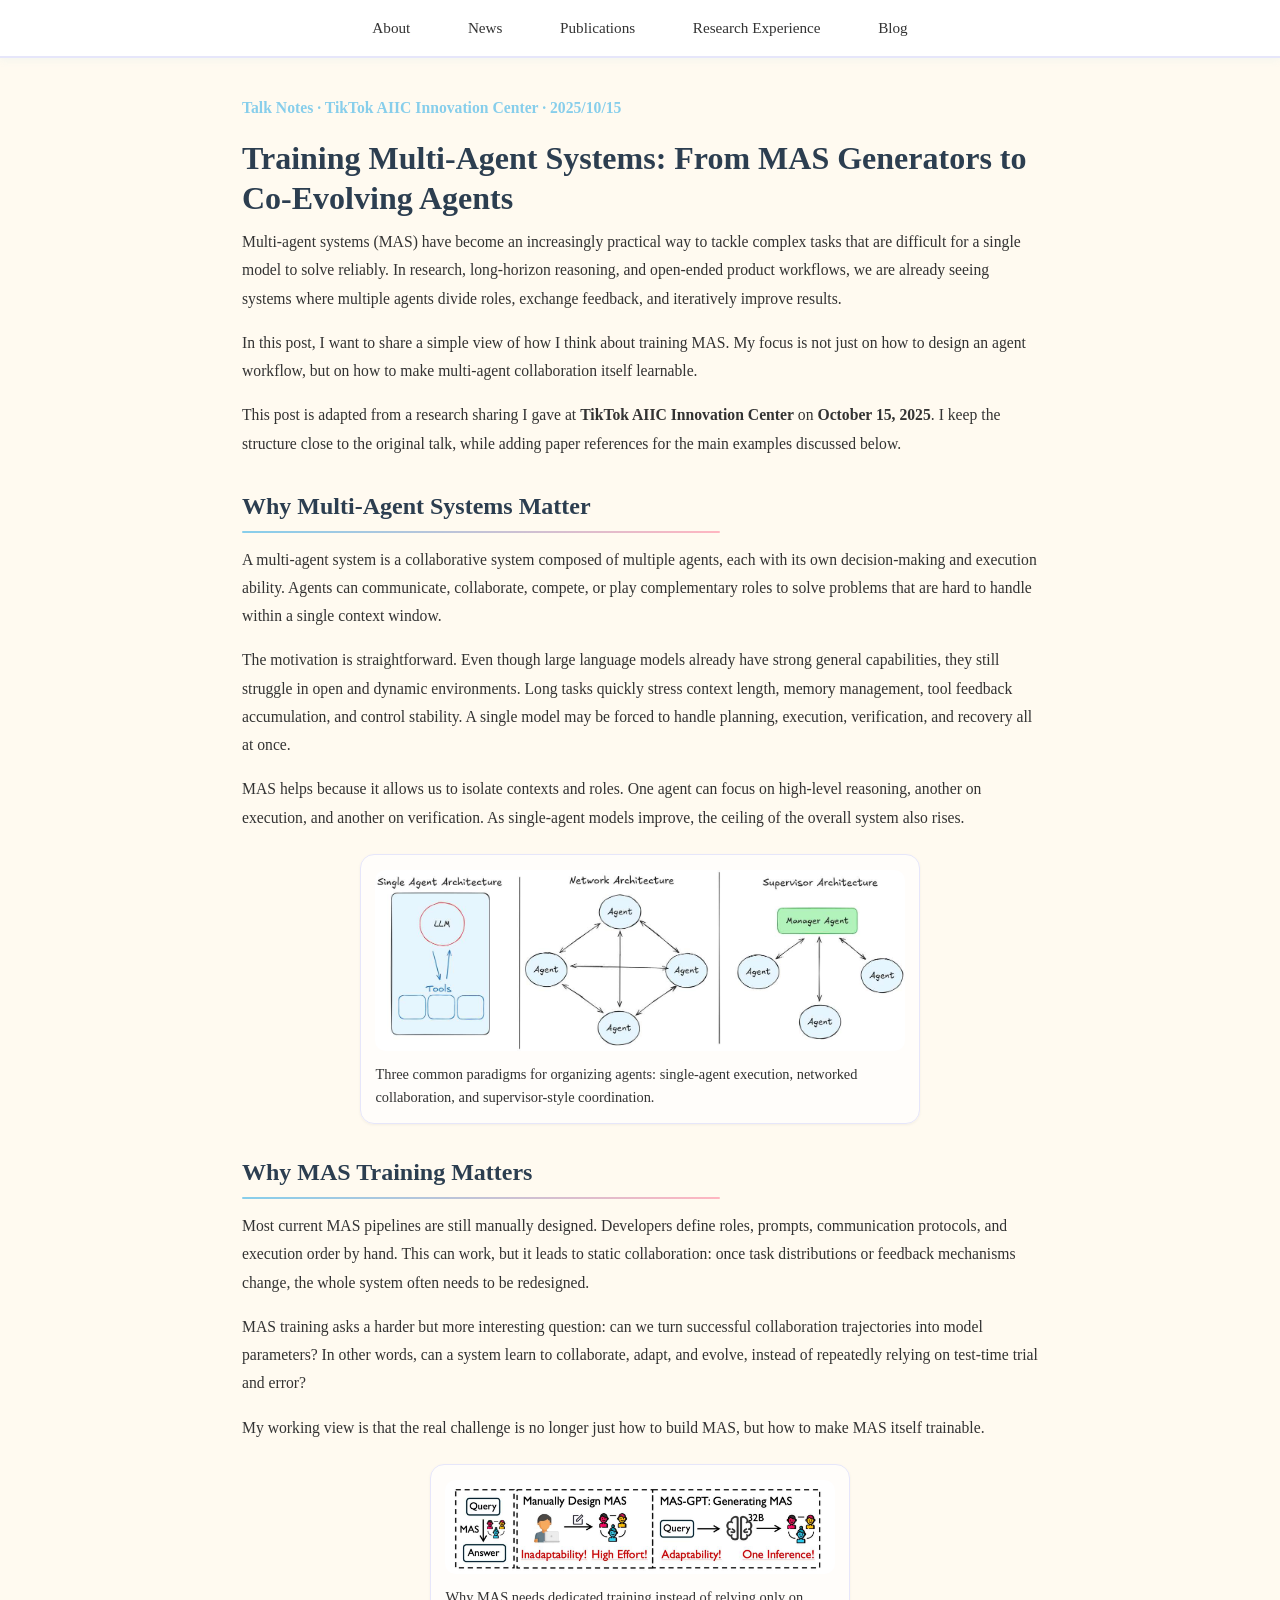
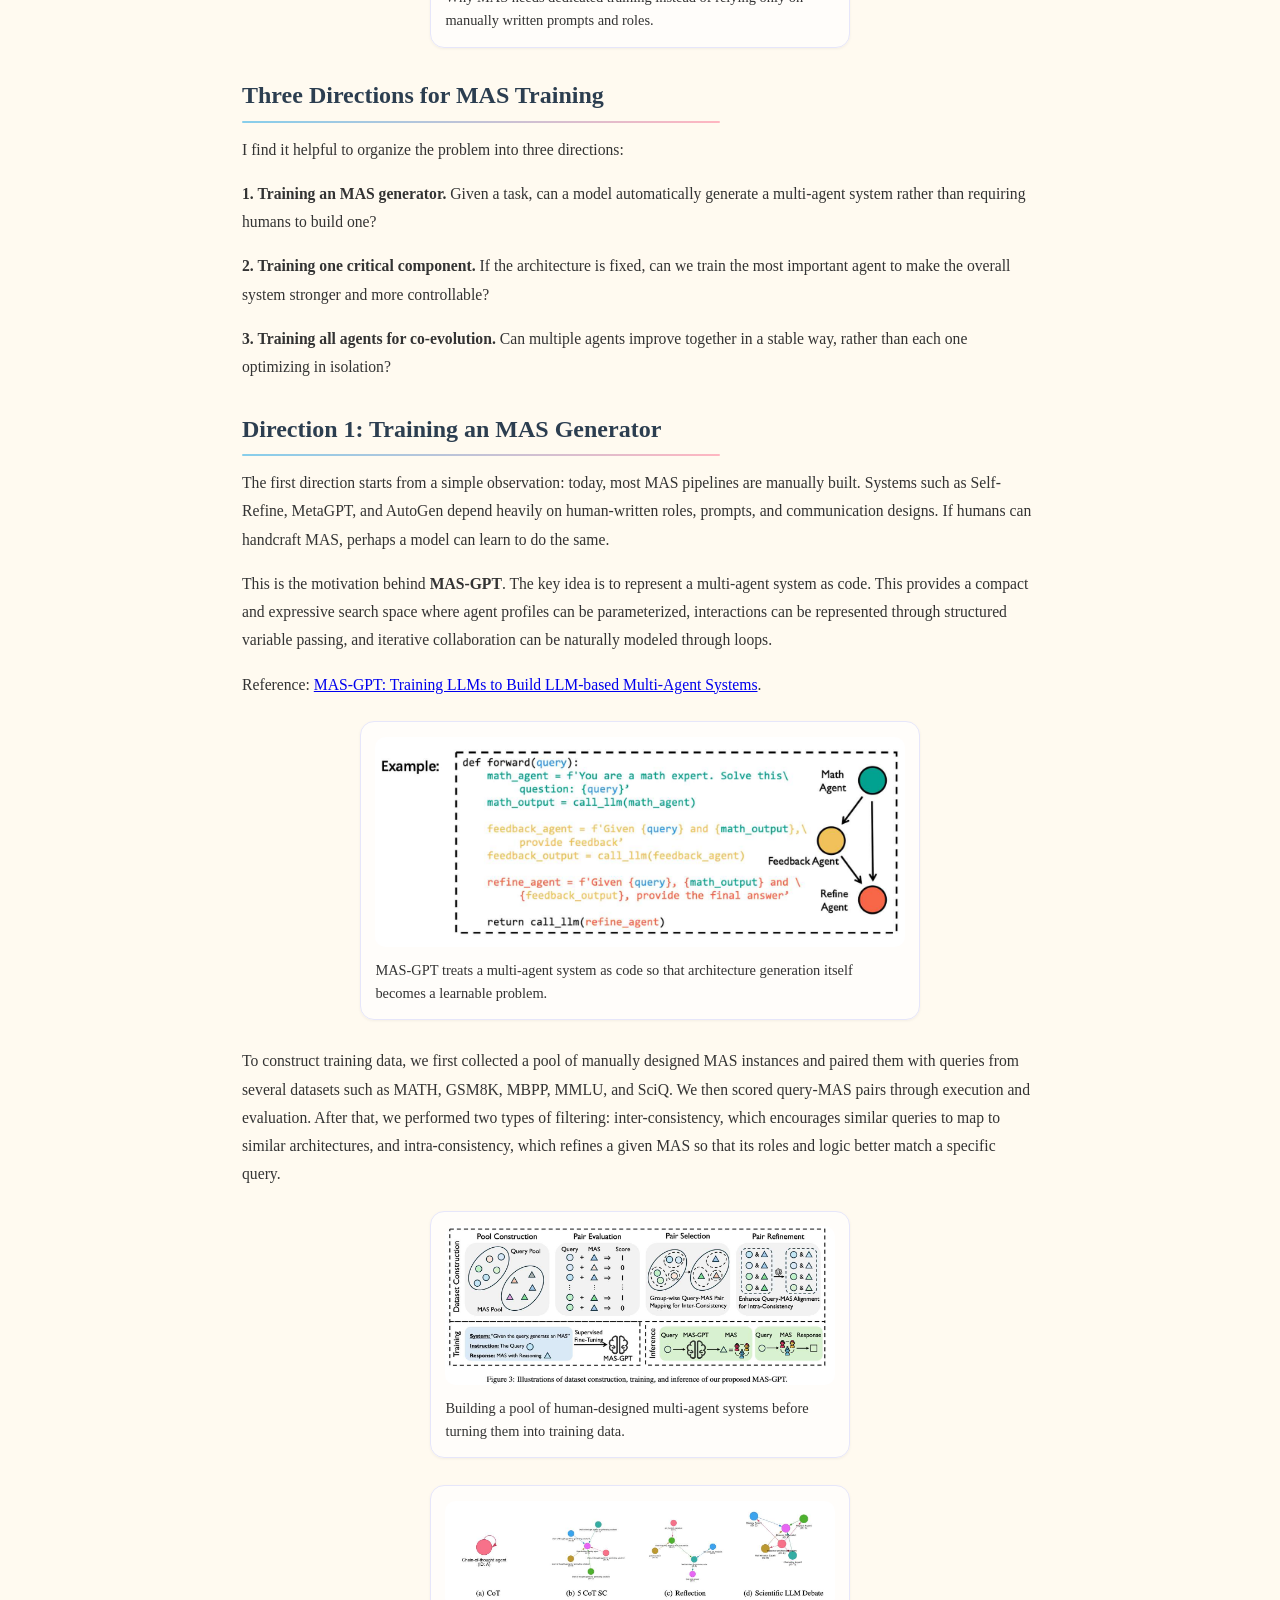
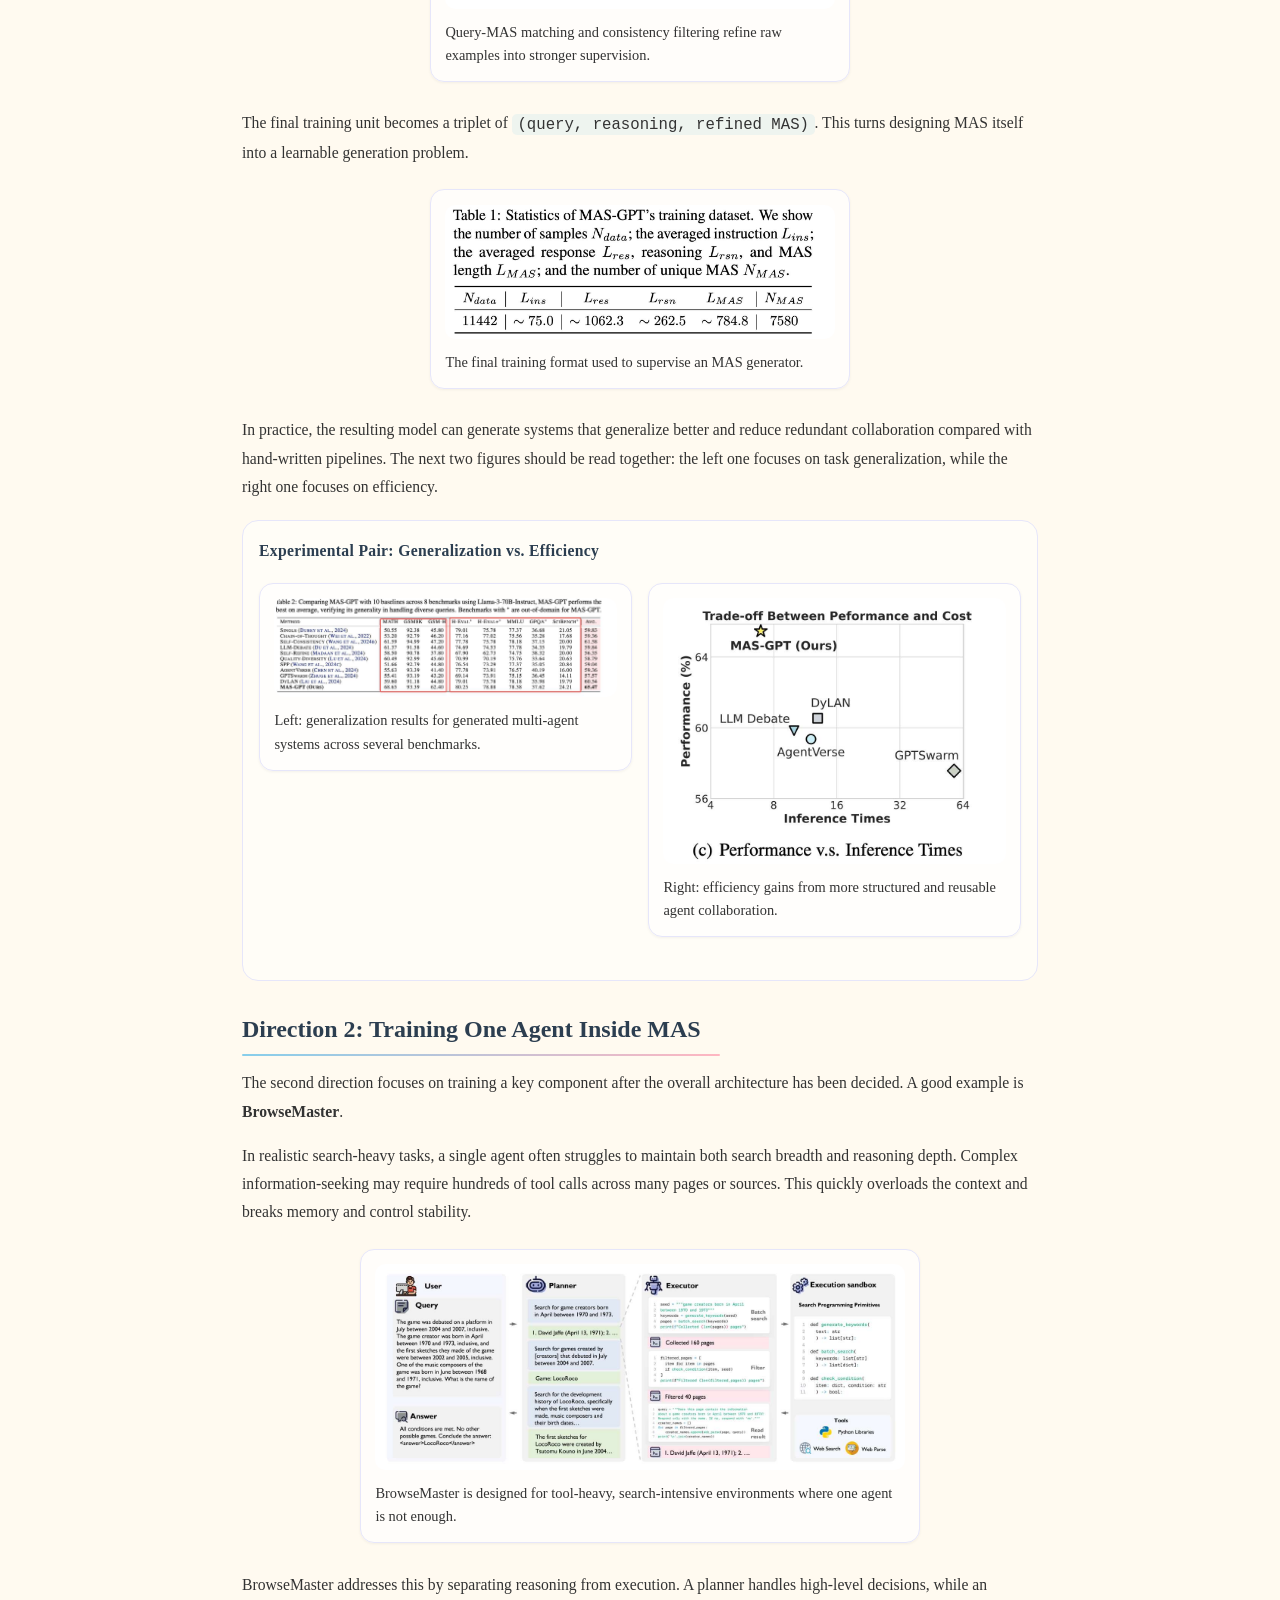
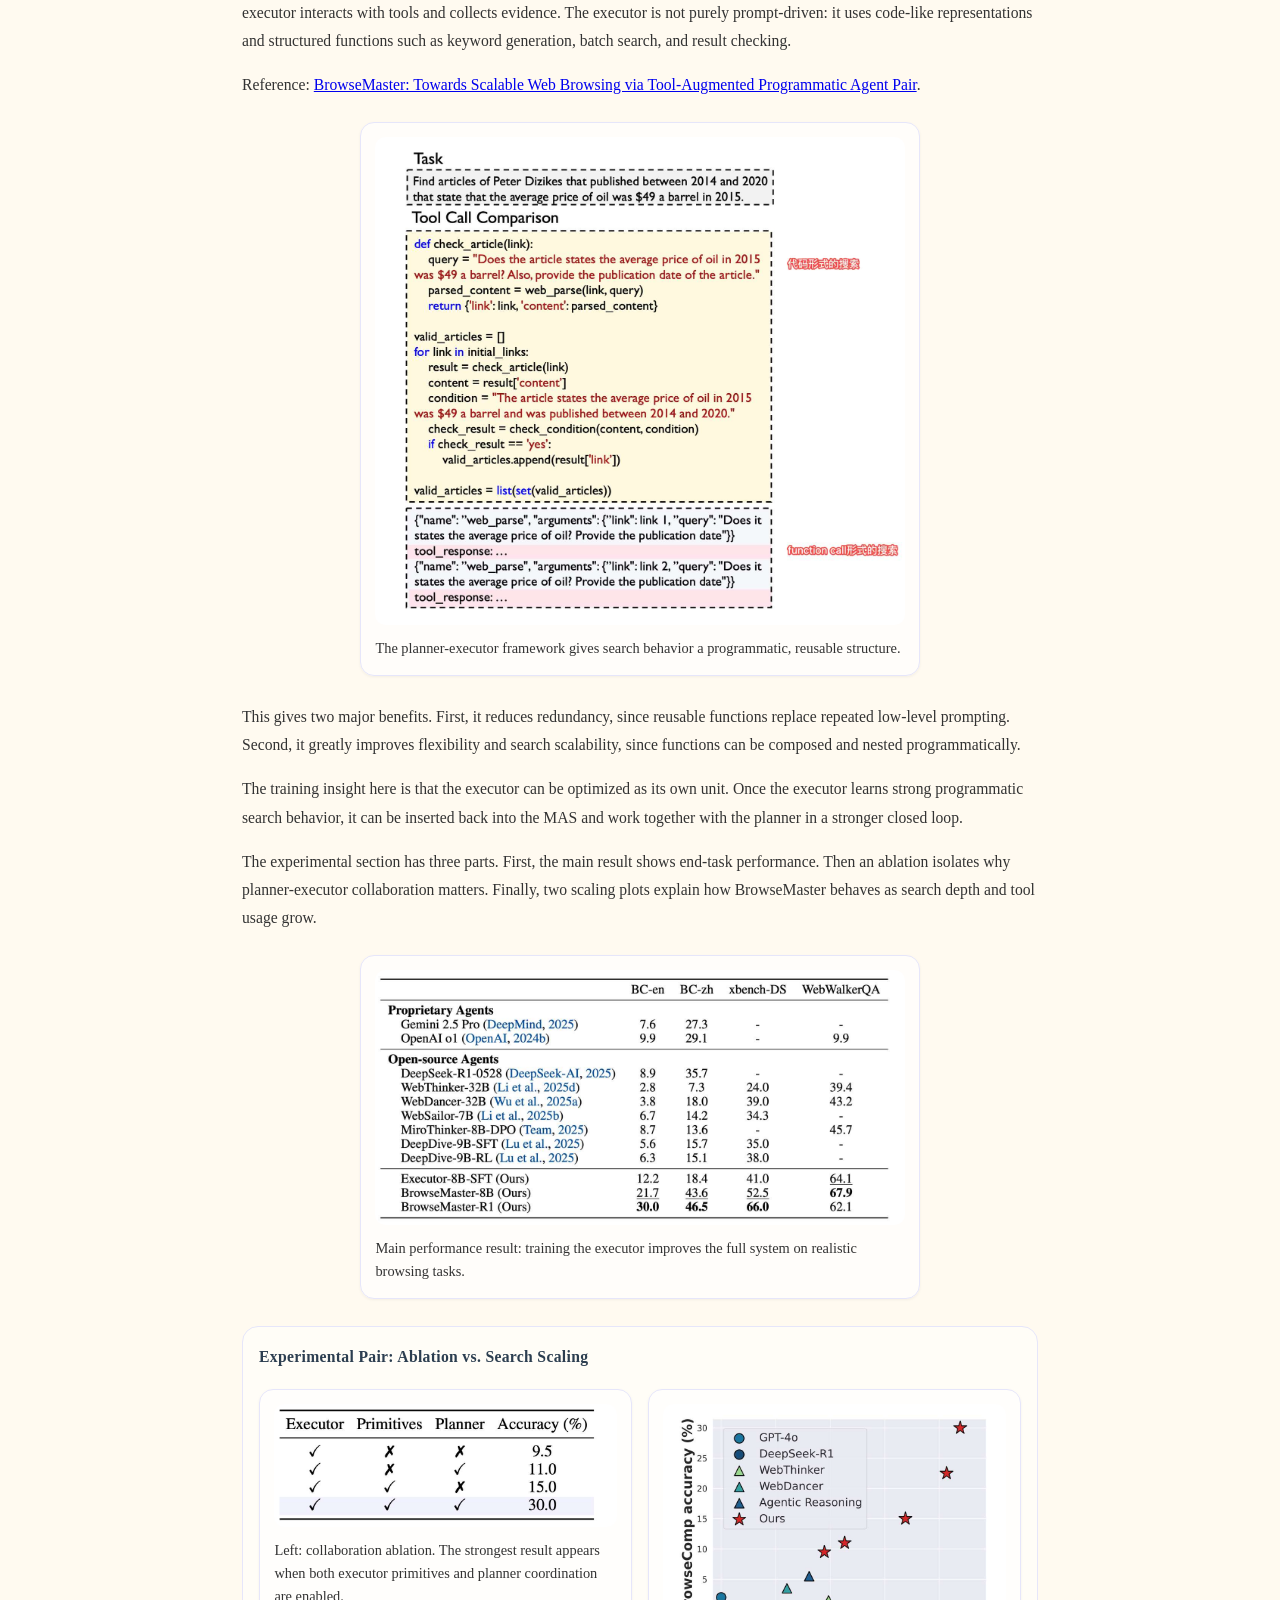
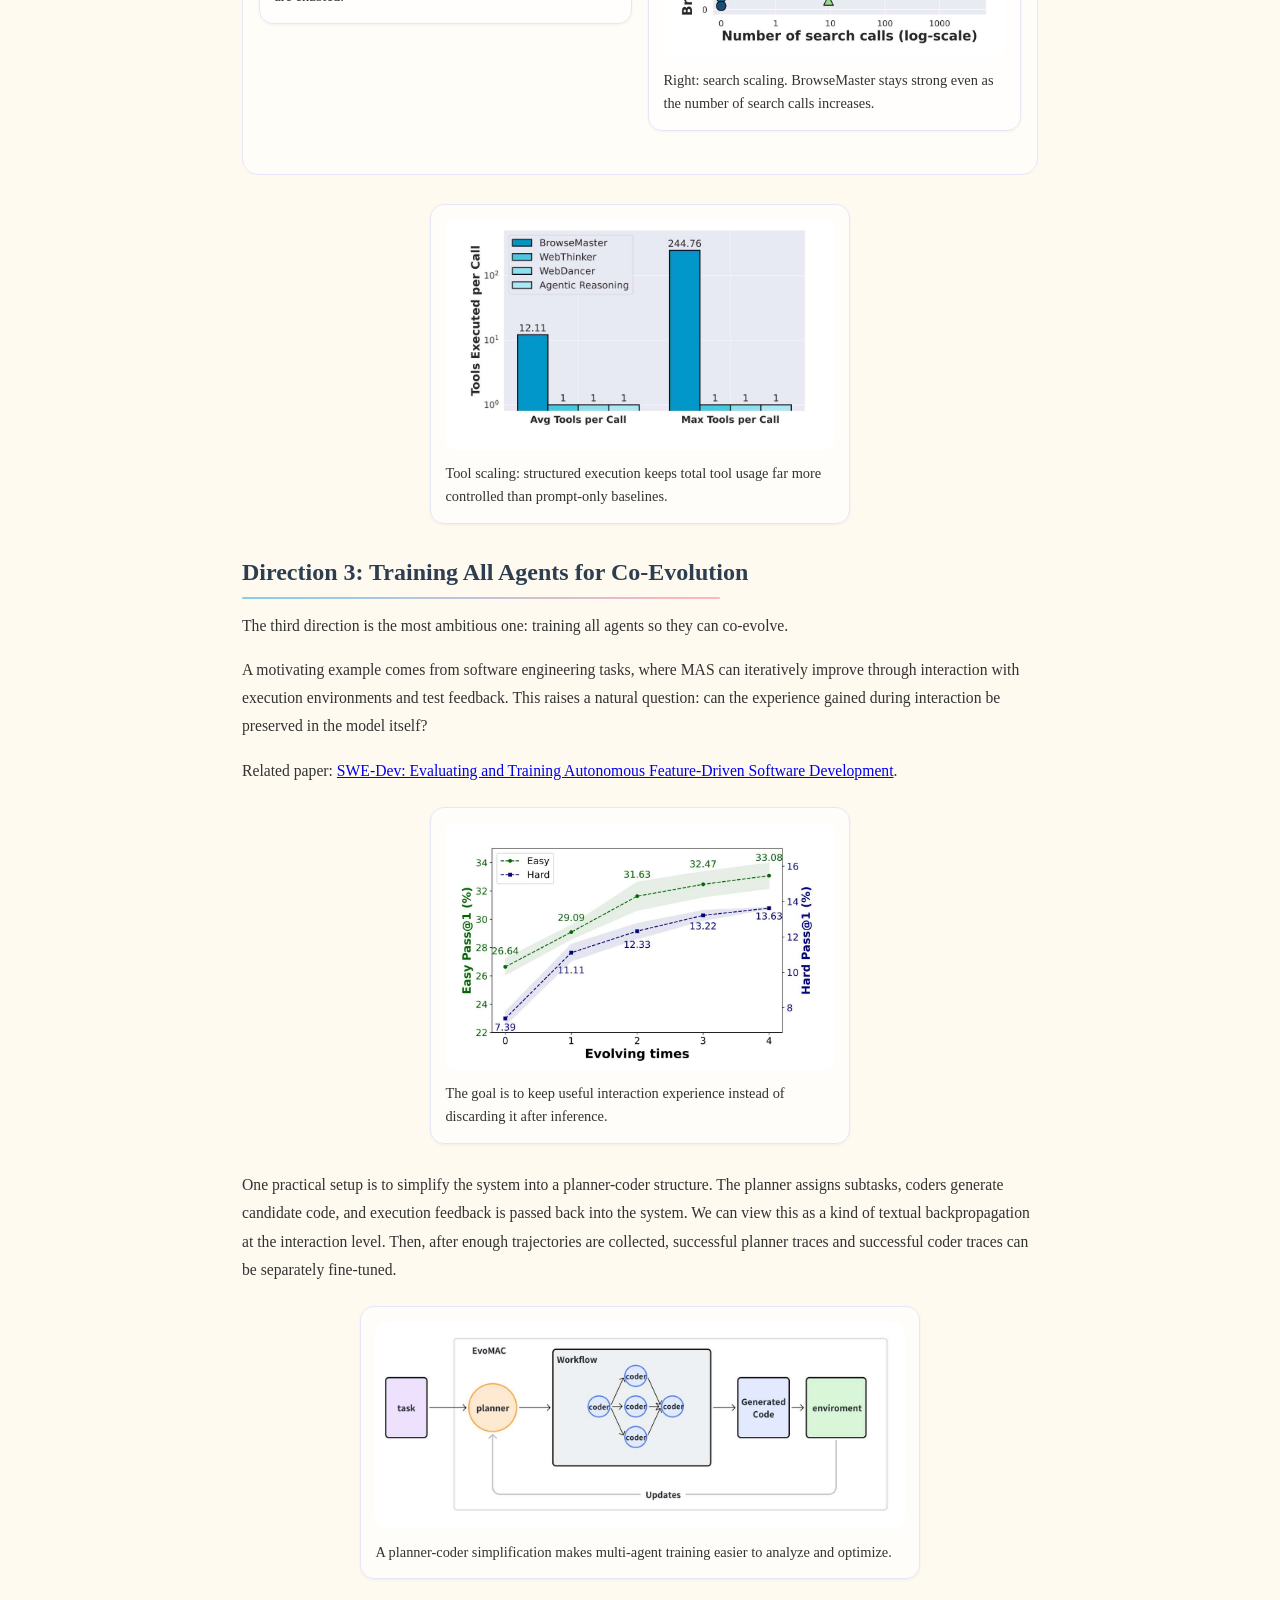
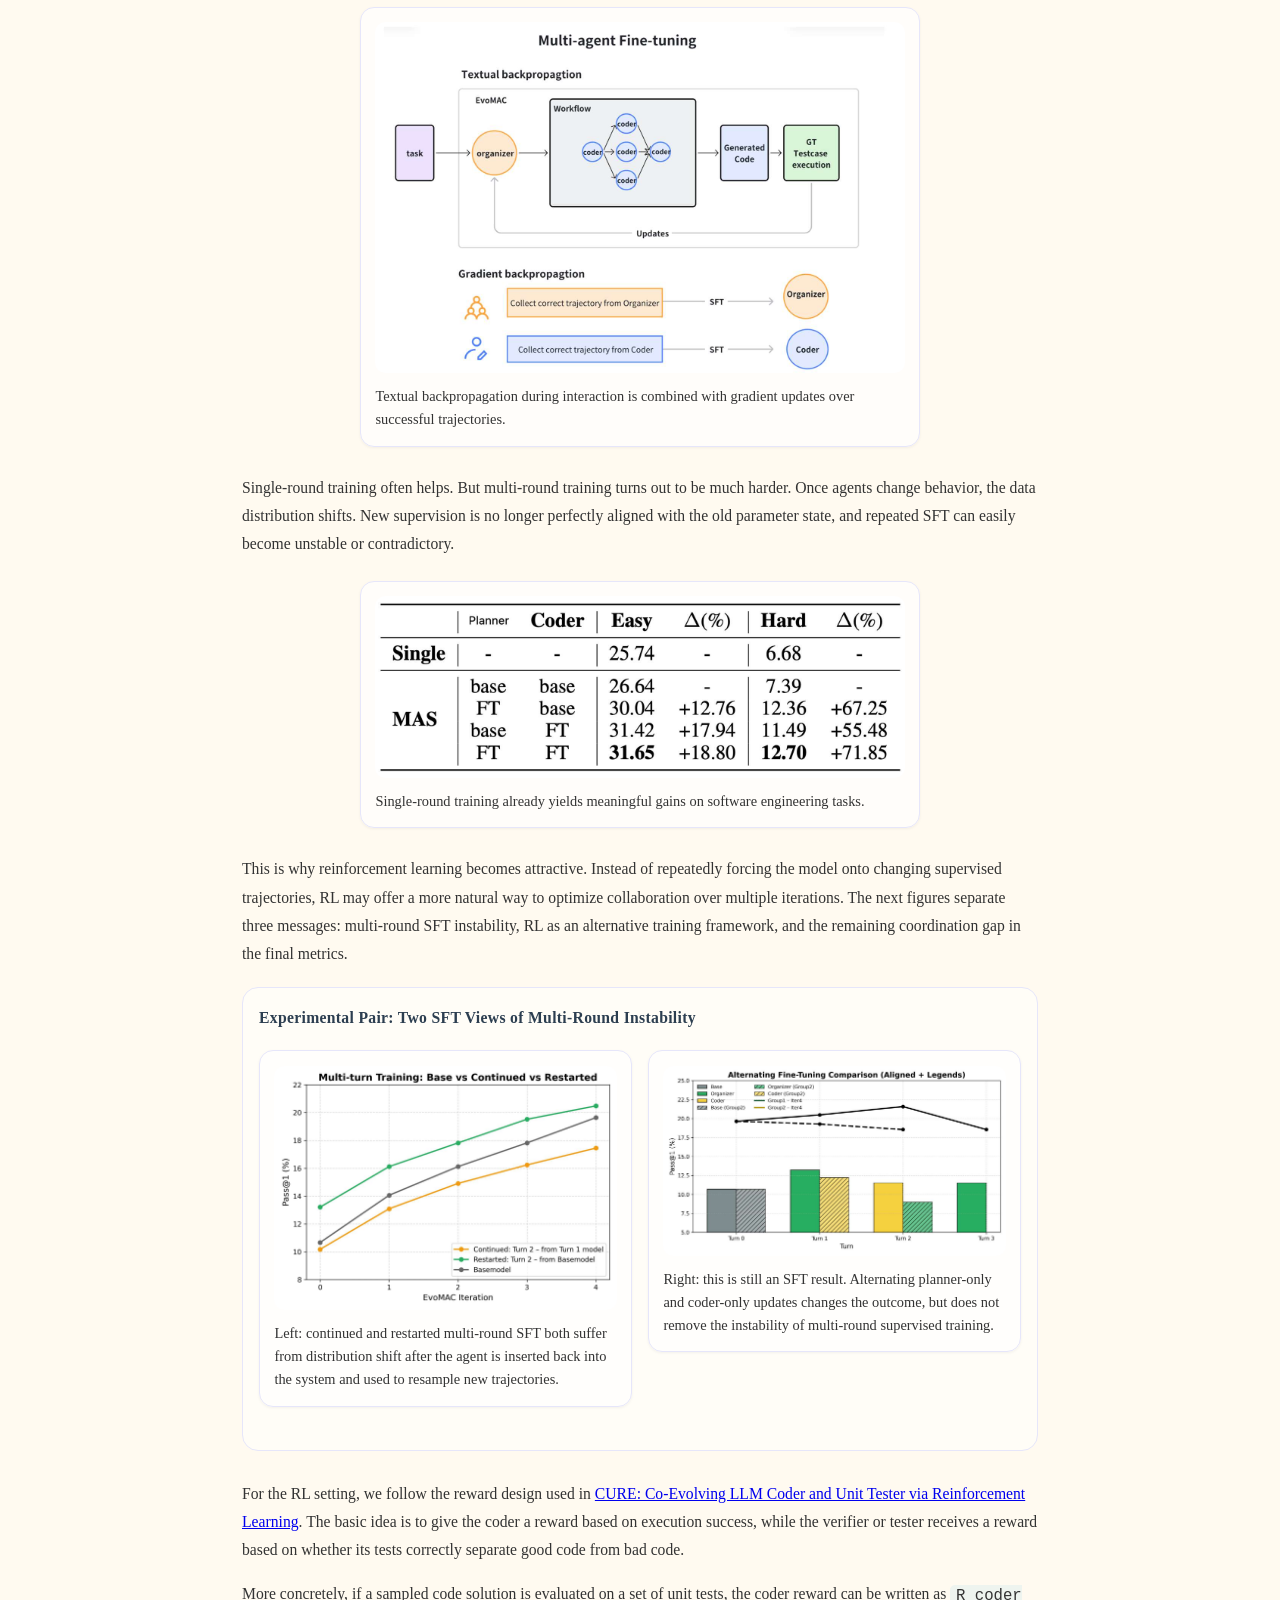
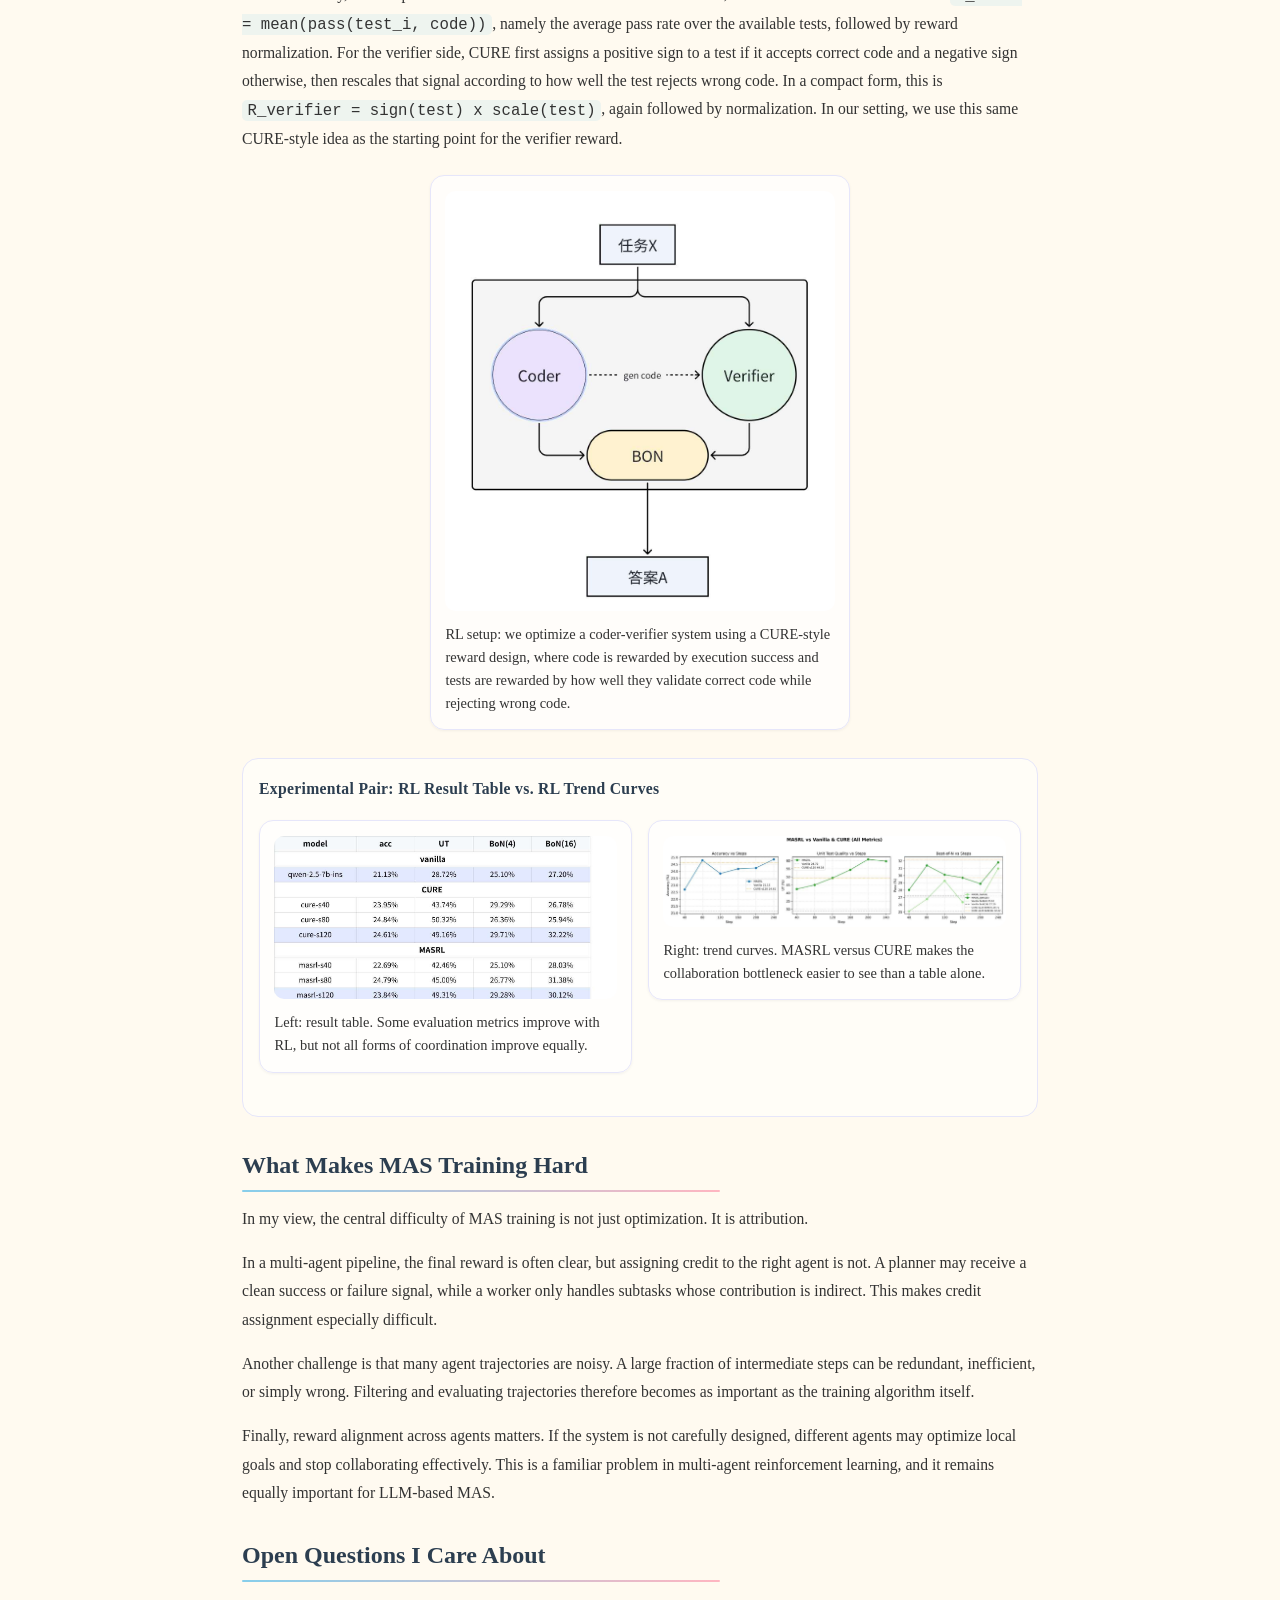
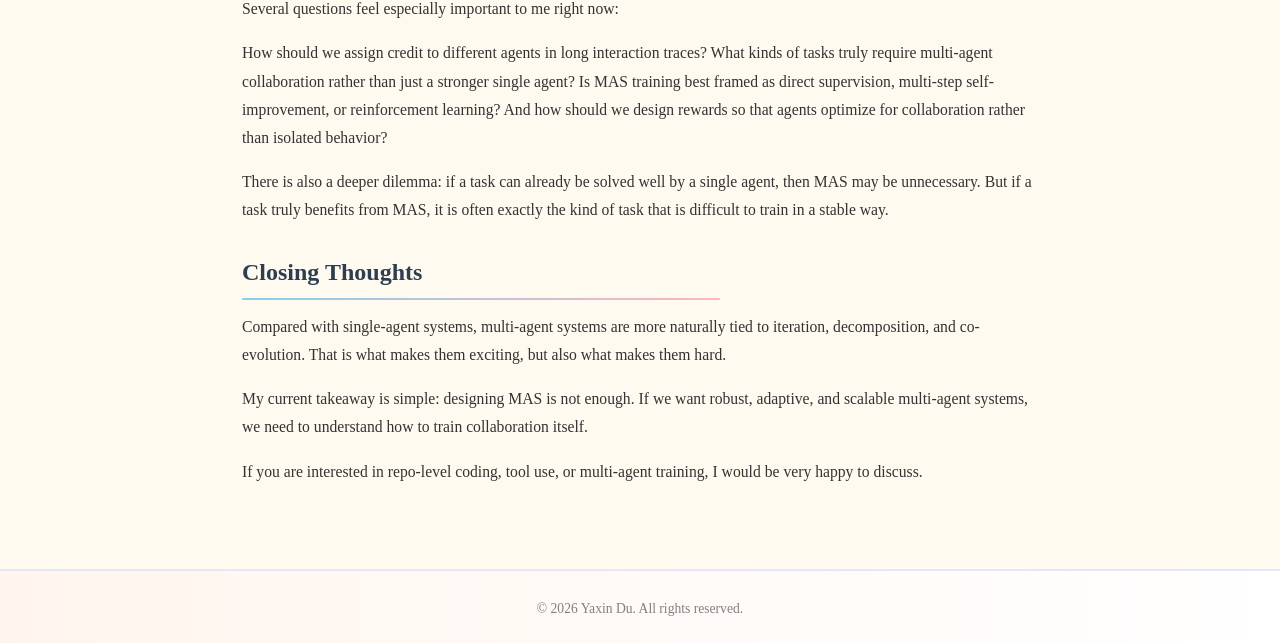
==== commit bfae6cb2: "Clarify SFT figures and RL reward setting" ====
--- a/blog/multi-agent-training.html
+++ b/blog/multi-agent-training.html
@@ -318,26 +318,47 @@
                     an alternative training framework, and the remaining coordination gap in the final metrics.
                 </p>
                 <div class="blog-figure-group">
-                    <p class="blog-figure-group-title">Experimental Pair: Two Views of Multi-Round SFT Failure</p>
+                    <p class="blog-figure-group-title">Experimental Pair: Two SFT Views of Multi-Round Instability</p>
                     <div class="blog-figure-grid">
                         <figure class="blog-figure">
                             <img src="assets-web/image20.jpg" alt="Multi-round training instability.">
                             <figcaption>
-                                Left: continued and restarted multi-round SFT both suffer from distribution shift.
+                                Left: continued and restarted multi-round SFT both suffer from distribution shift after
+                                the agent is inserted back into the system and used to resample new trajectories.
                             </figcaption>
                         </figure>
                         <figure class="blog-figure">
                             <img src="assets-web/image21.jpg" alt="Alternating training order analysis.">
                             <figcaption>
-                                Right: alternating planner and coder updates changes the outcome, but does not remove instability.
+                                Right: this is still an SFT result. Alternating planner-only and coder-only updates changes
+                                the outcome, but does not remove the instability of multi-round supervised training.
                             </figcaption>
                         </figure>
                     </div>
                 </div>
+                <p>
+                    For the RL setting, we follow the reward design used in
+                    <a href="https://arxiv.org/abs/2506.03136" target="_blank" rel="noopener noreferrer">CURE: Co-Evolving LLM Coder and Unit Tester via Reinforcement Learning</a>.
+                    The basic idea is to give the coder a reward based on execution success, while the verifier or tester
+                    receives a reward based on whether its tests correctly separate good code from bad code.
+                </p>
+                <p>
+                    More concretely, if a sampled code solution is evaluated on a set of unit tests, the coder reward can
+                    be written as
+                    <code>R_coder = mean(pass(test_i, code))</code>,
+                    namely the average pass rate over the available tests, followed by reward normalization.
+                    For the verifier side, CURE first assigns a positive sign to a test if it accepts correct code and a
+                    negative sign otherwise, then rescales that signal according to how well the test rejects wrong code.
+                    In a compact form, this is
+                    <code>R_verifier = sign(test) x scale(test)</code>,
+                    again followed by normalization. In our setting, we use this same CURE-style idea as the starting point
+                    for the verifier reward.
+                </p>
                 <figure class="blog-figure narrow">
                     <img src="assets-web/image22.jpg" alt="RL training framework with coder and verifier.">
                     <figcaption>
-                        RL setup: a verifier-mediated framework provides a clearer optimization target for collaboration.
+                        RL setup: we optimize a coder-verifier system using a CURE-style reward design, where code is rewarded
+                        by execution success and tests are rewarded by how well they validate correct code while rejecting wrong code.
                     </figcaption>
                 </figure>
                 <div class="blog-figure-group">
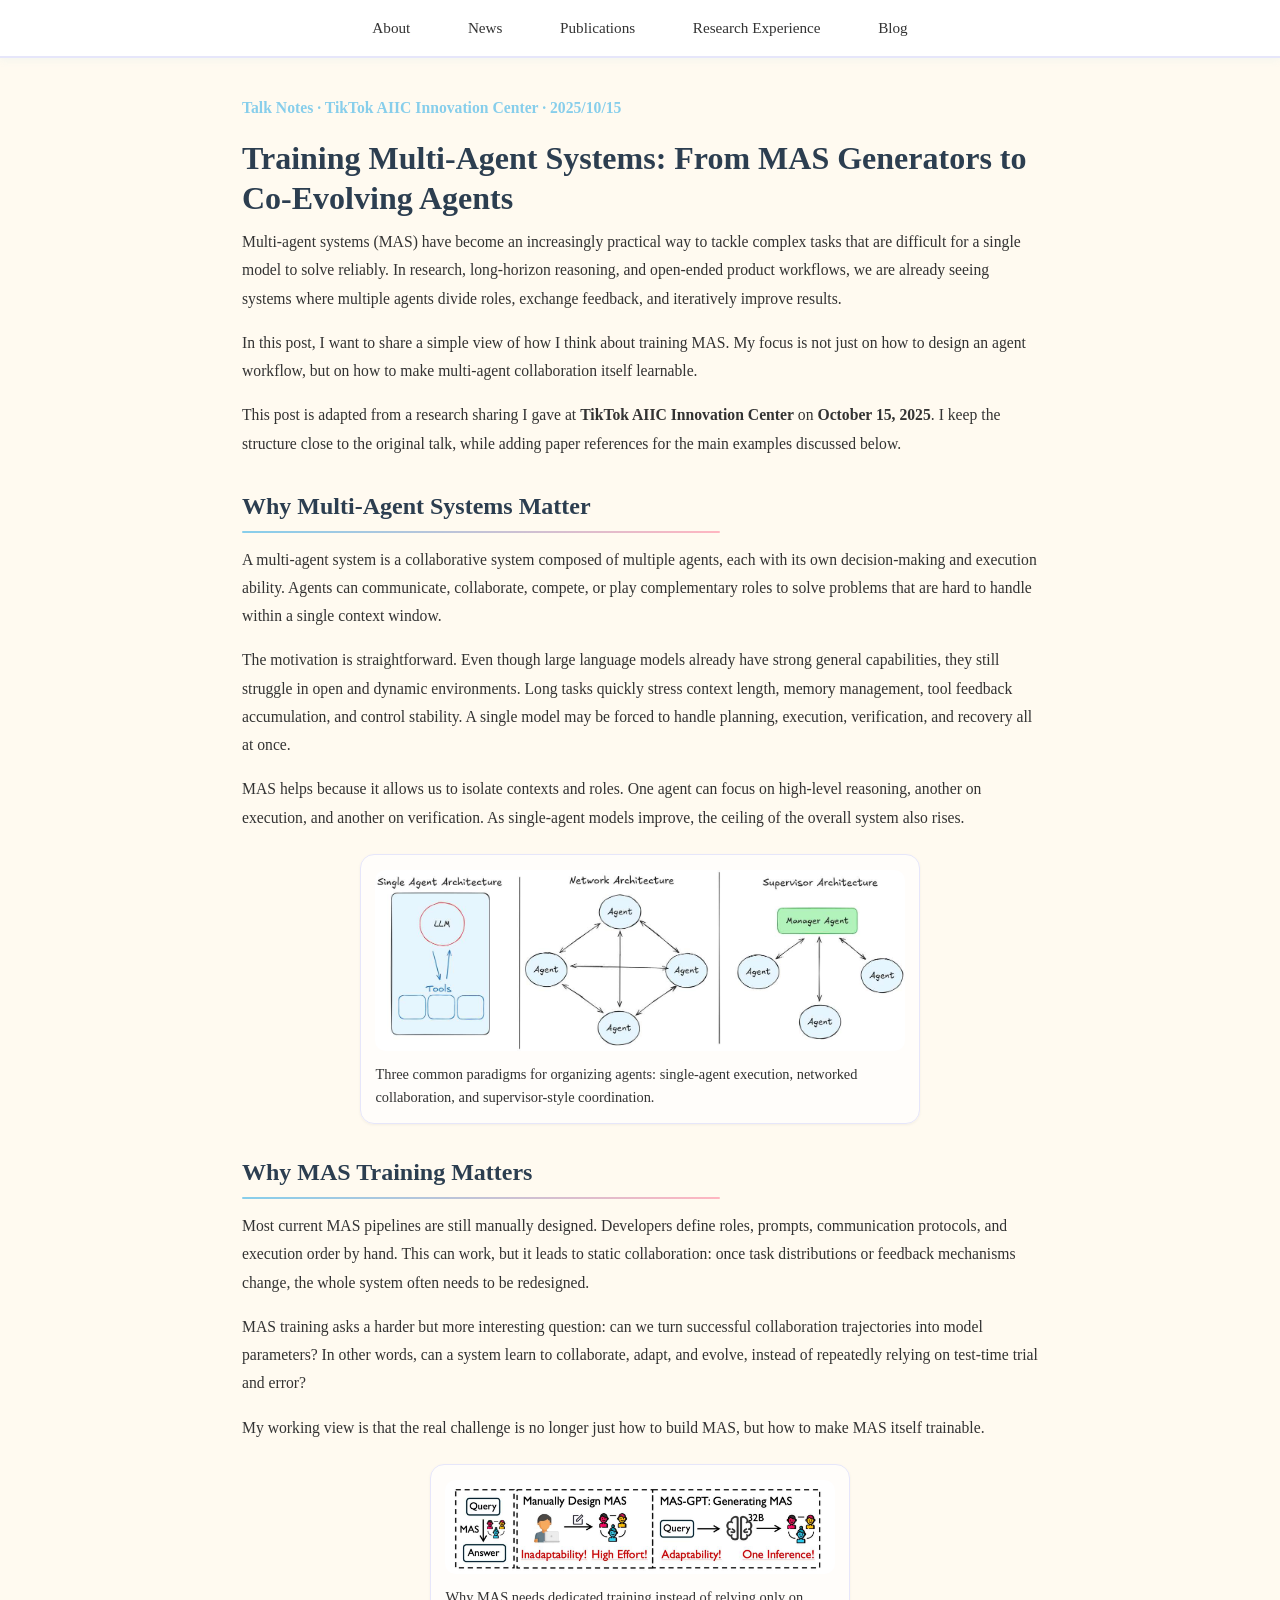
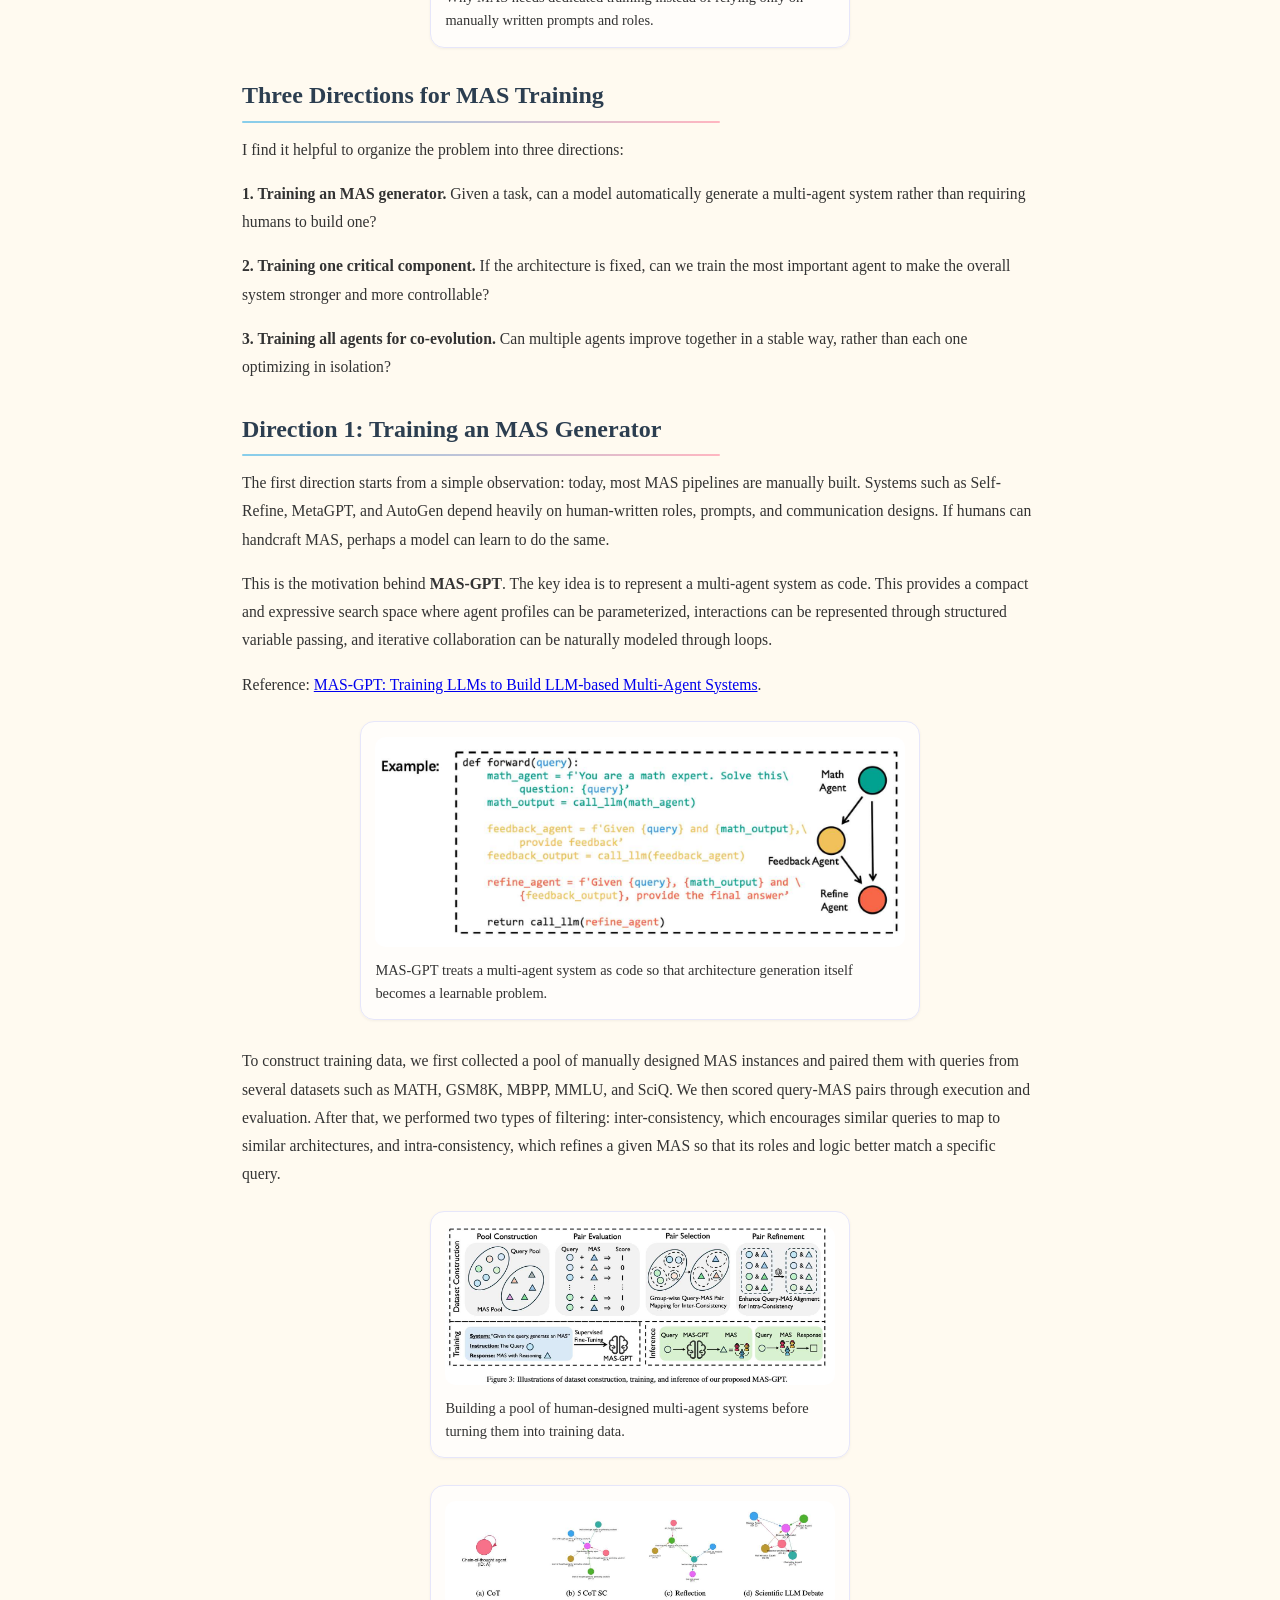
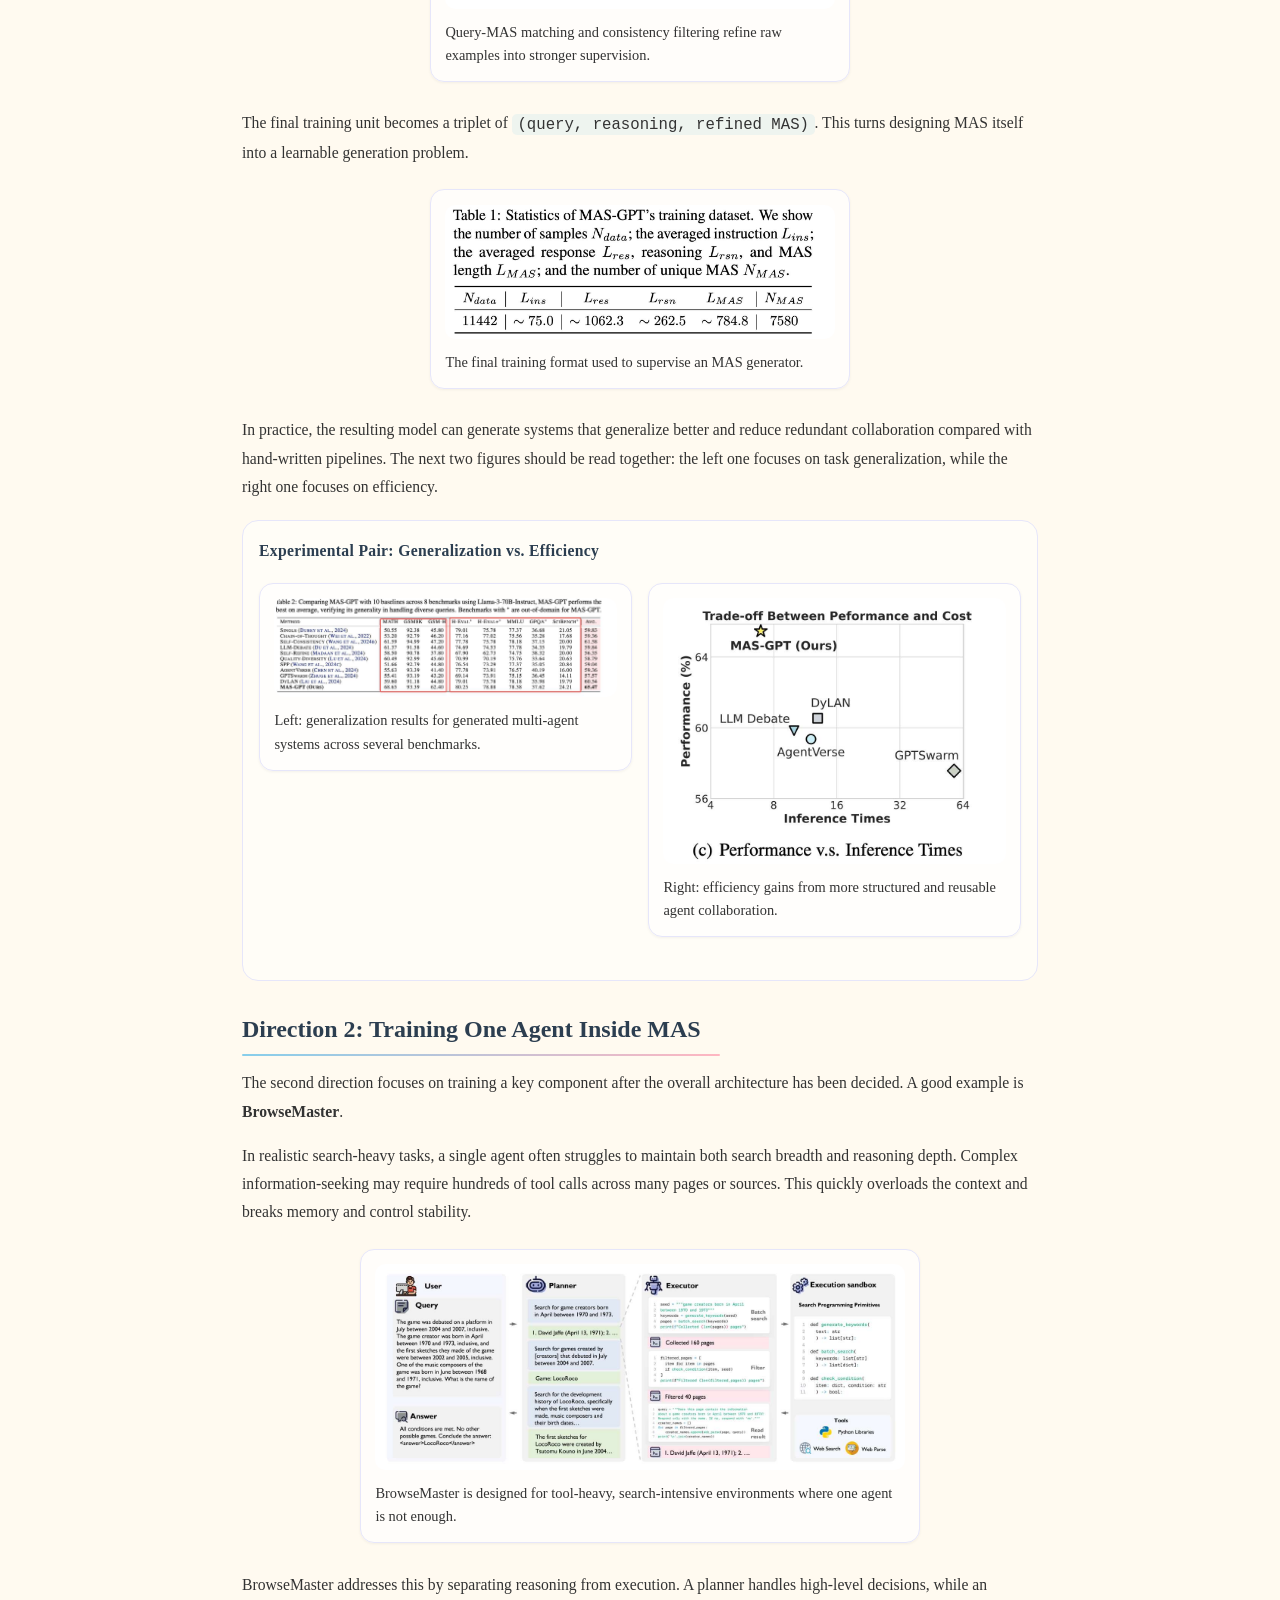
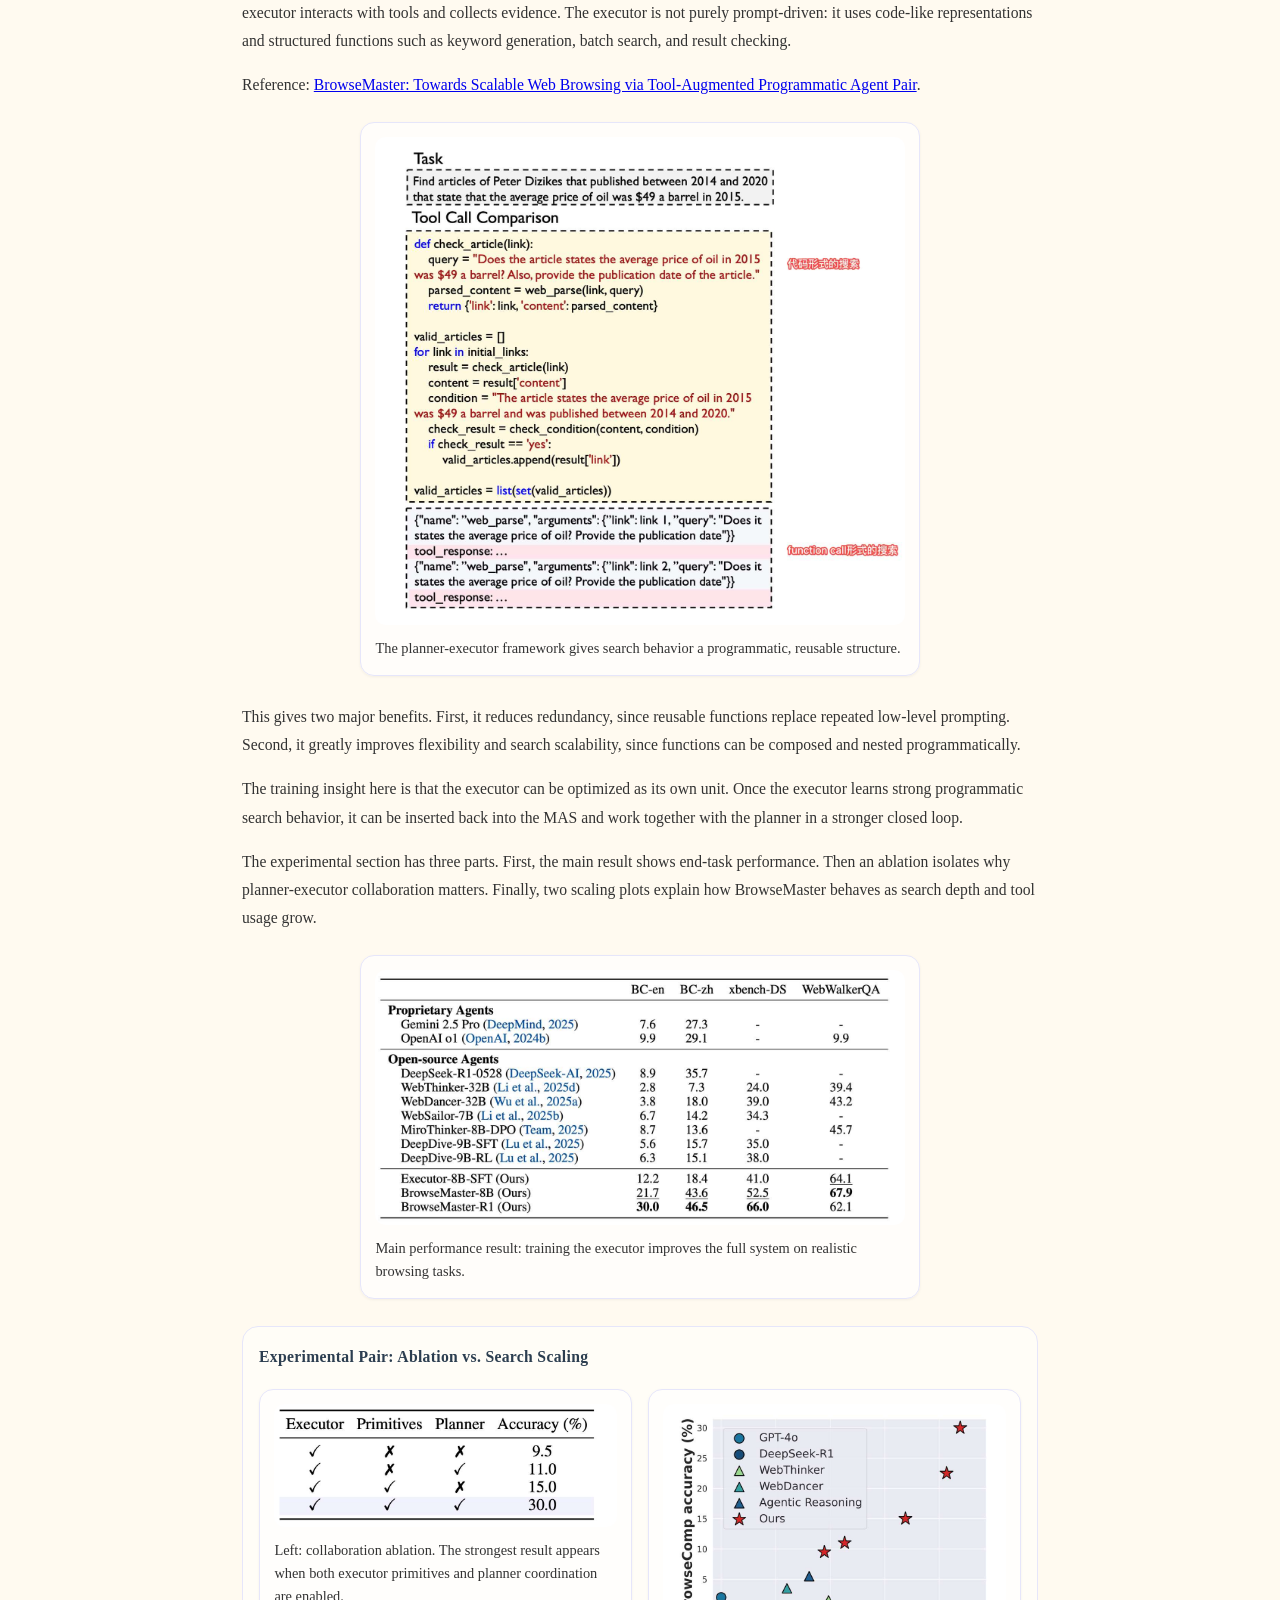
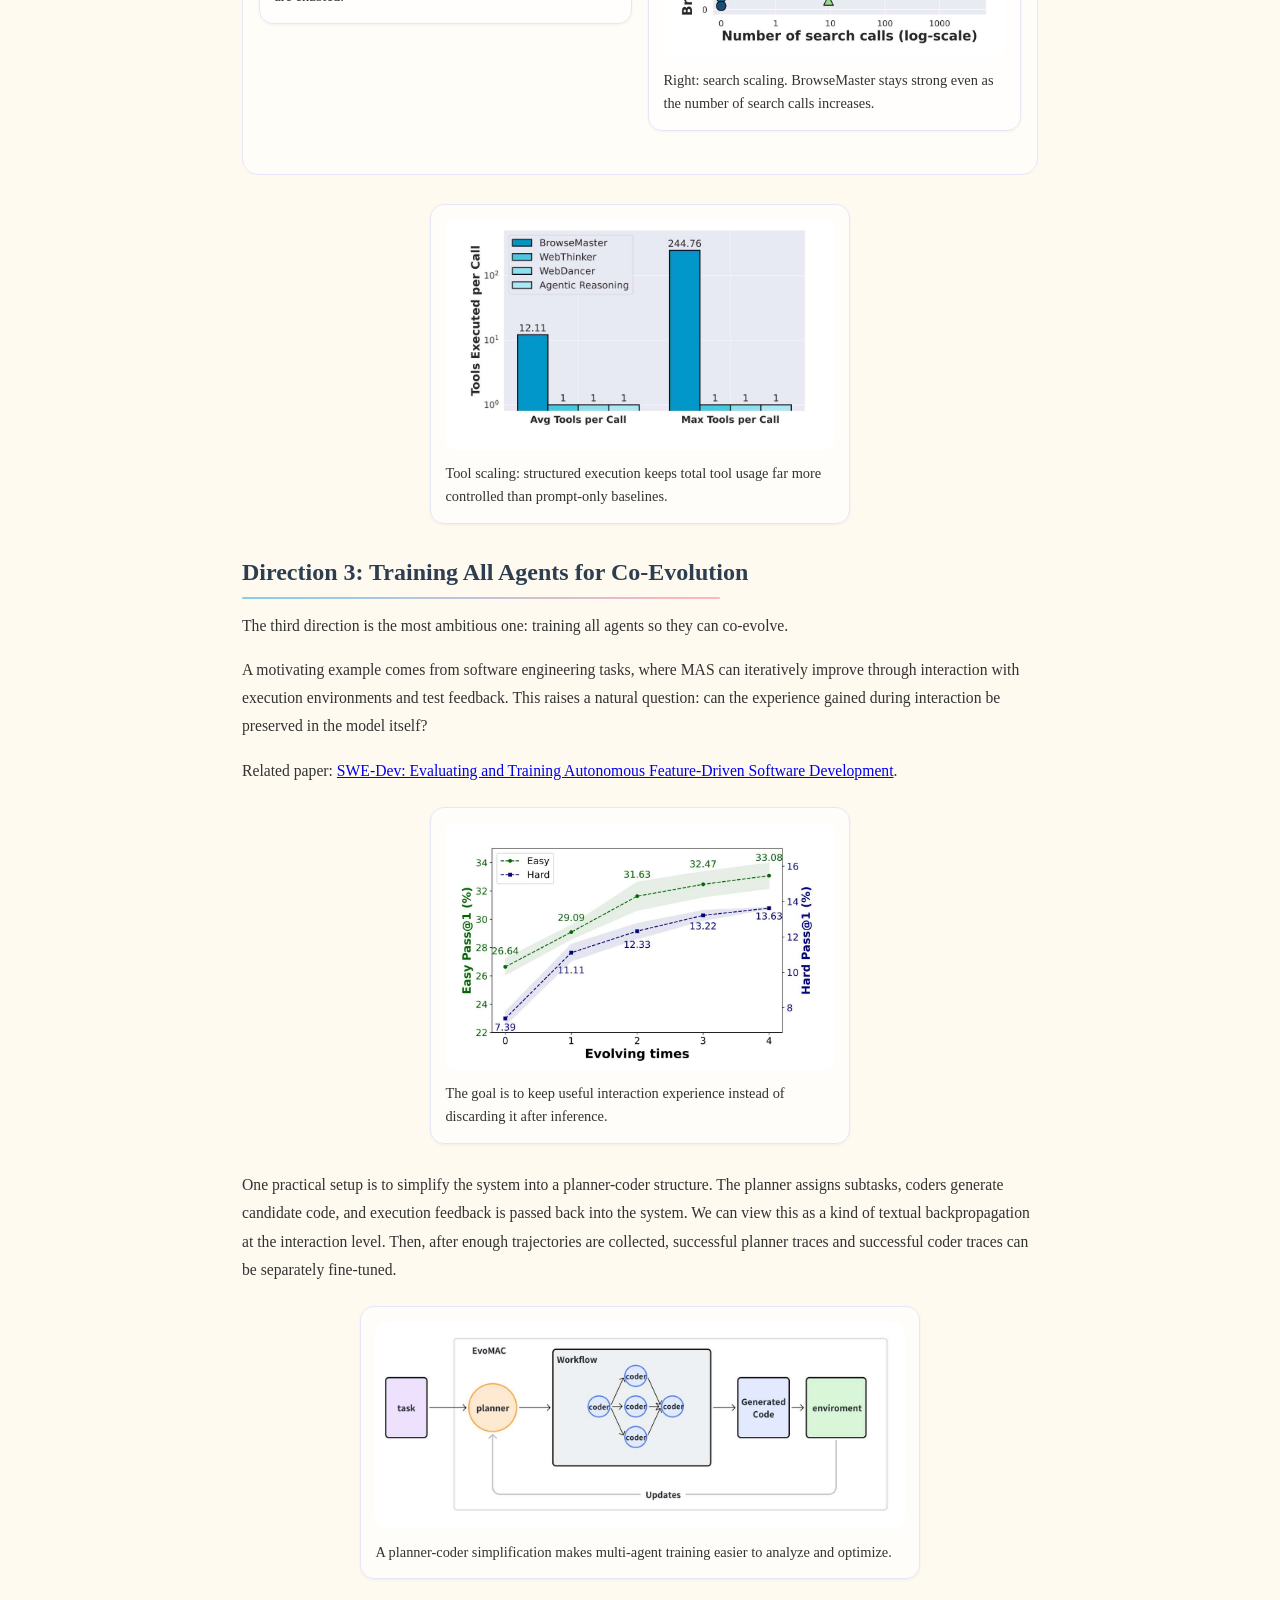
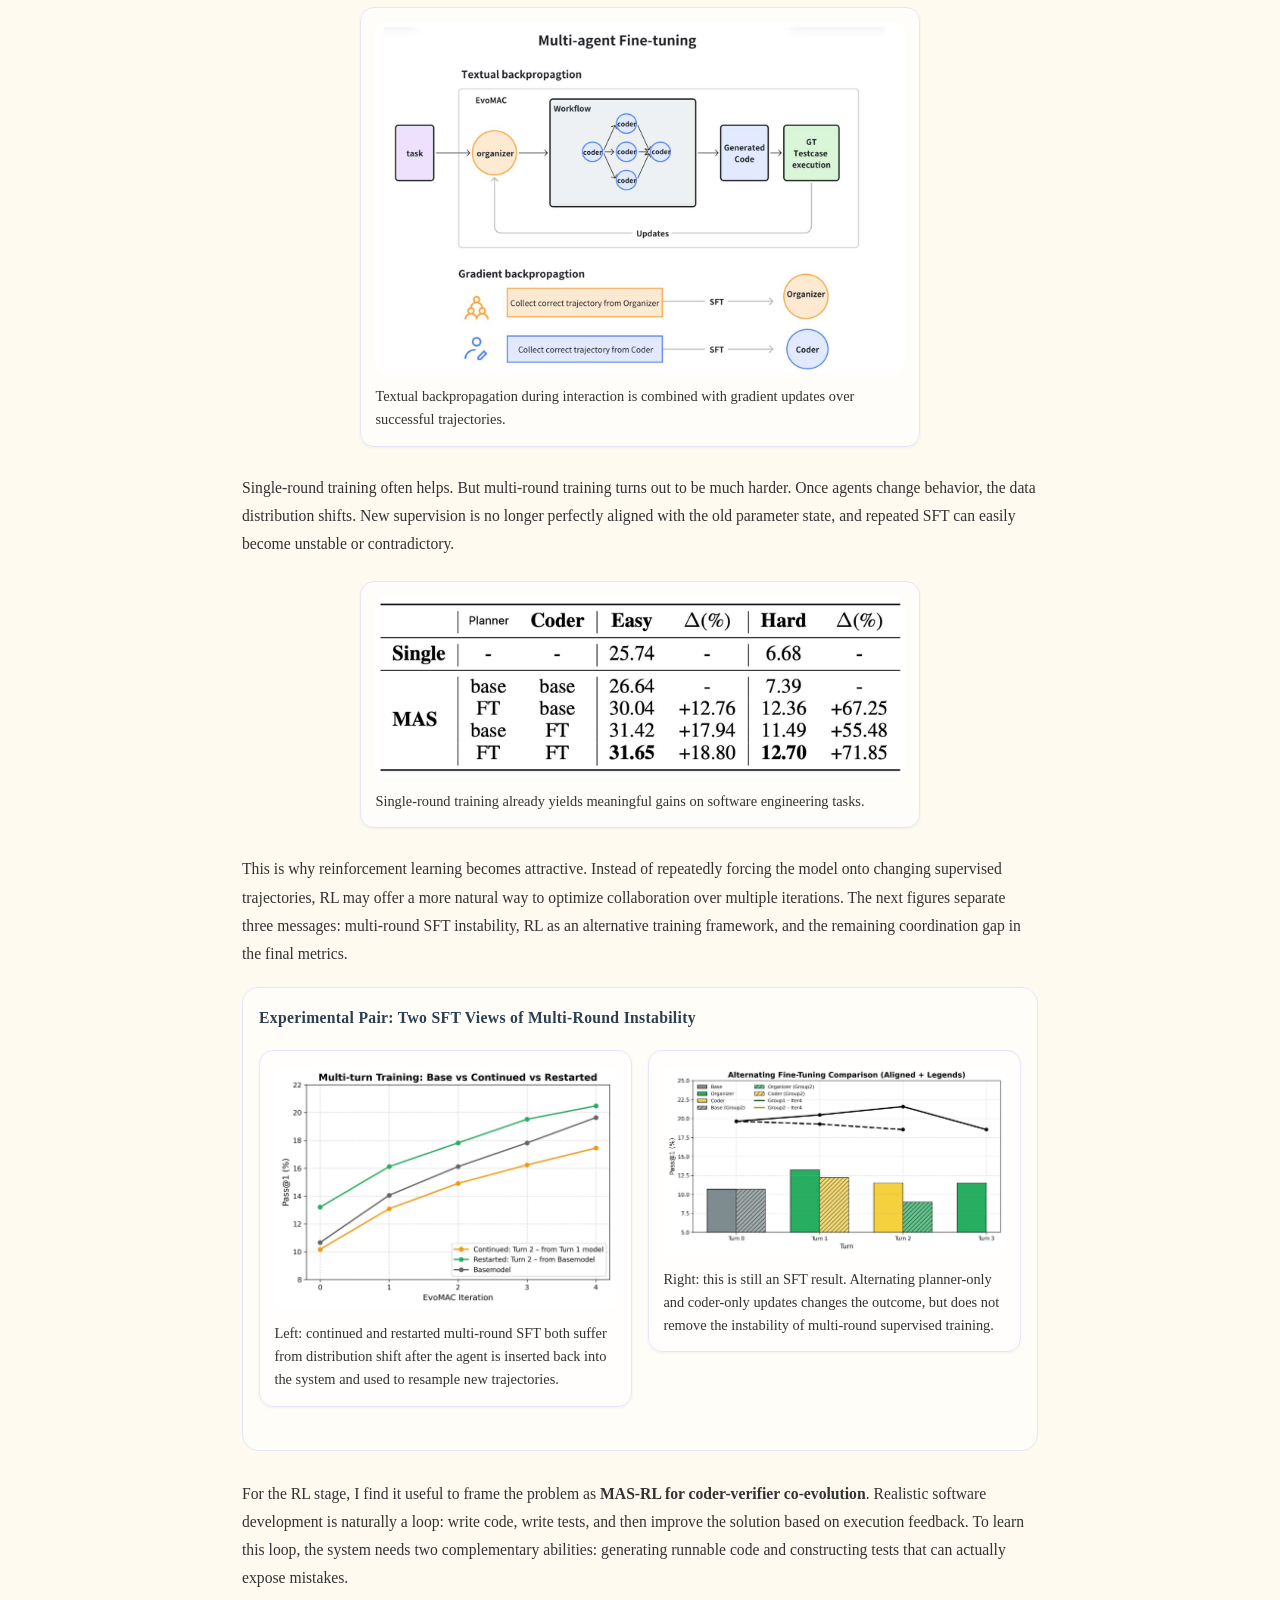
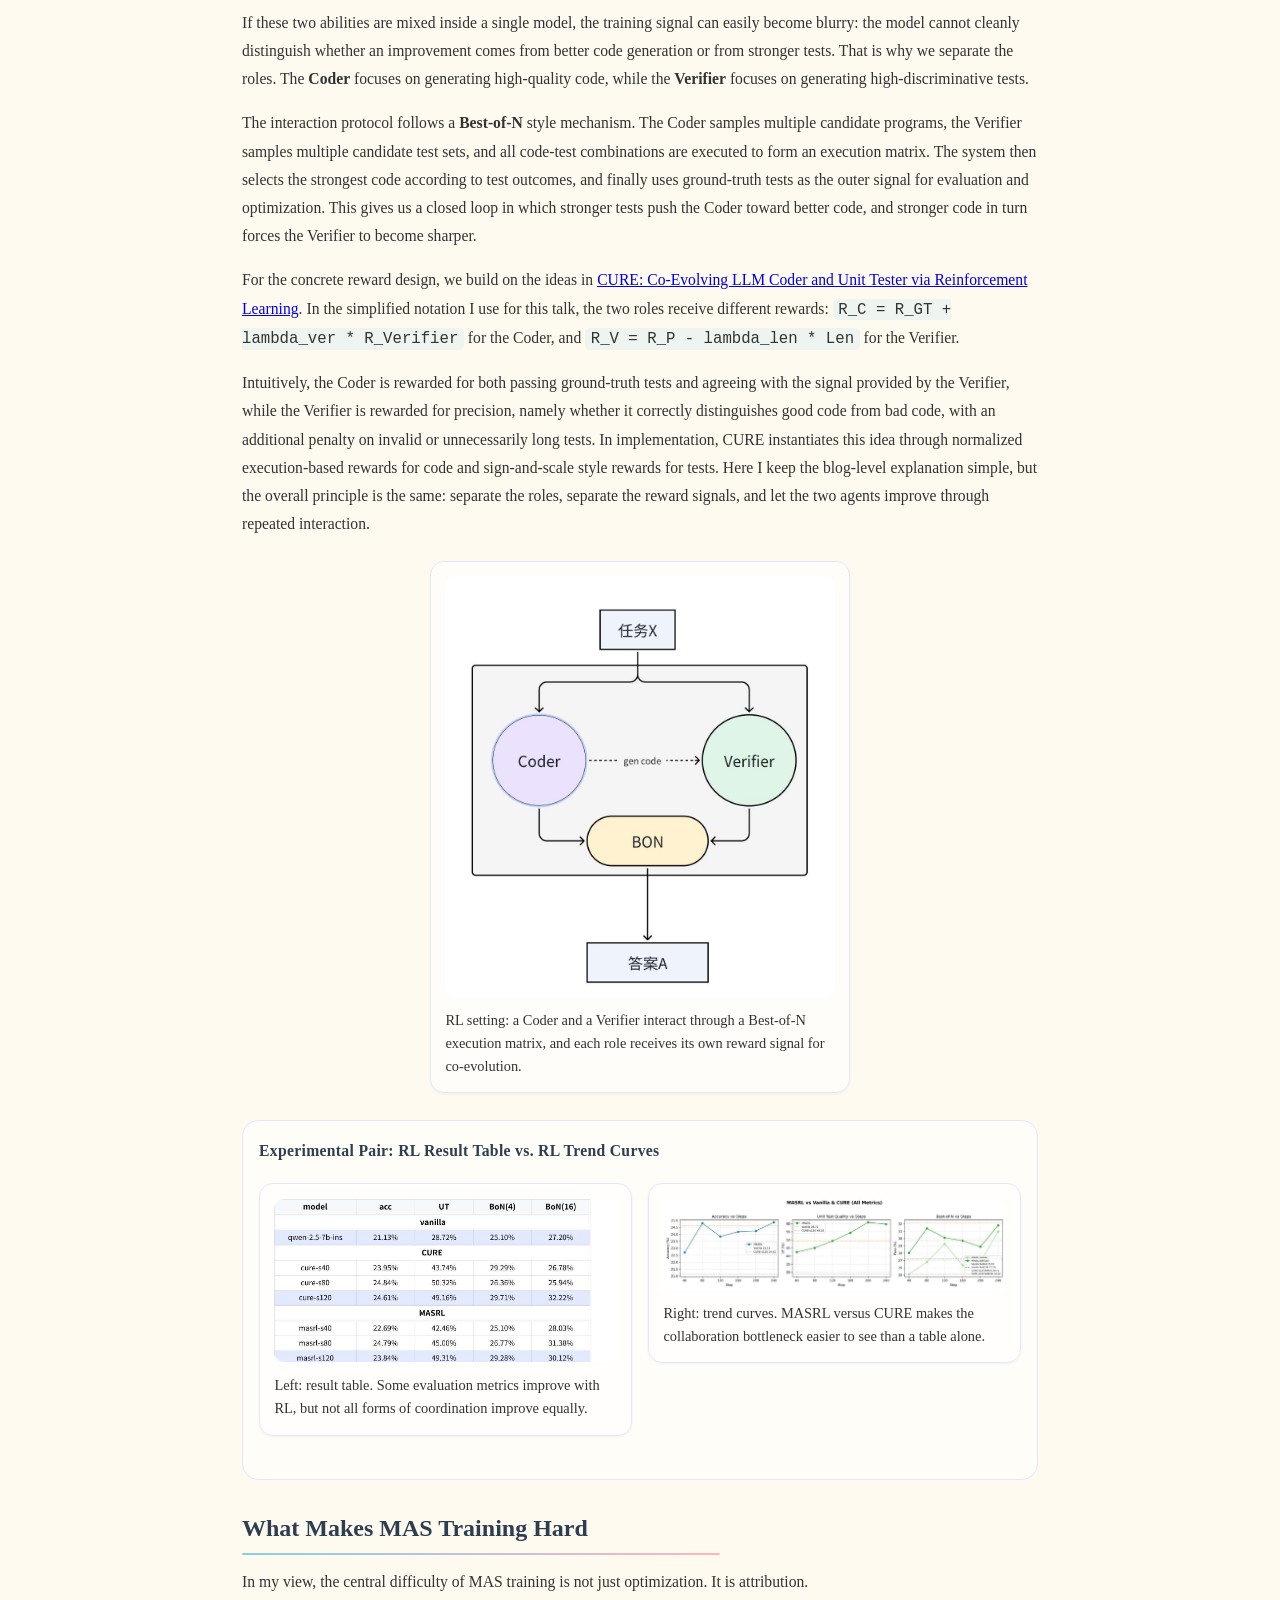
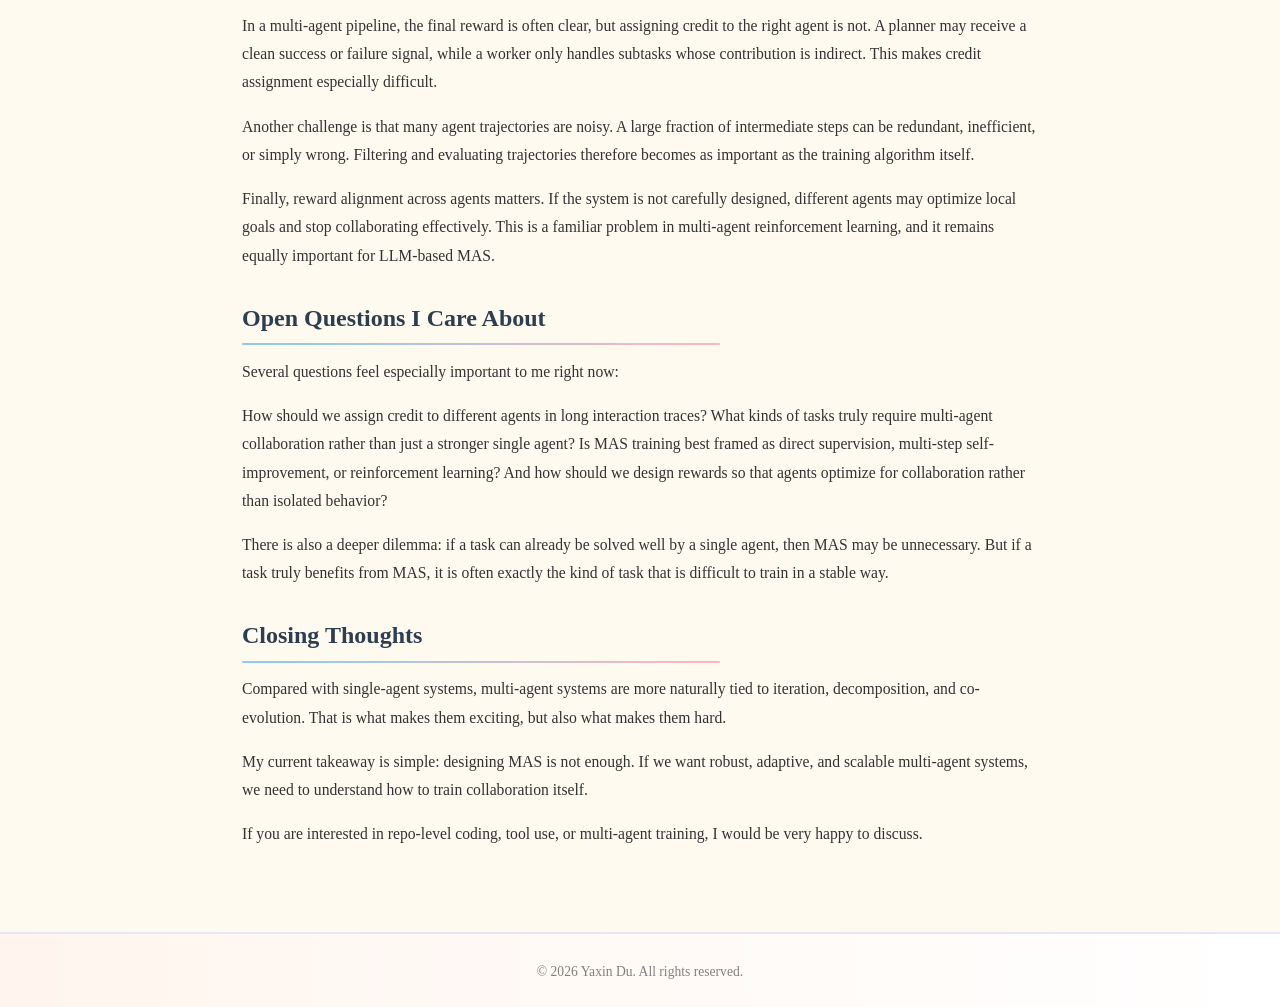
==== commit 78954898: "Rewrite RL section with coder-verifier setting" ====
--- a/blog/multi-agent-training.html
+++ b/blog/multi-agent-training.html
@@ -337,28 +337,48 @@
                     </div>
                 </div>
                 <p>
-                    For the RL setting, we follow the reward design used in
+                    For the RL stage, I find it useful to frame the problem as <strong>MAS-RL for coder-verifier co-evolution</strong>.
+                    Realistic software development is naturally a loop: write code, write tests, and then improve the
+                    solution based on execution feedback. To learn this loop, the system needs two complementary abilities:
+                    generating runnable code and constructing tests that can actually expose mistakes.
+                </p>
+                <p>
+                    If these two abilities are mixed inside a single model, the training signal can easily become blurry:
+                    the model cannot cleanly distinguish whether an improvement comes from better code generation or from
+                    stronger tests. That is why we separate the roles. The <strong>Coder</strong> focuses on generating
+                    high-quality code, while the <strong>Verifier</strong> focuses on generating high-discriminative tests.
+                </p>
+                <p>
+                    The interaction protocol follows a <strong>Best-of-N</strong> style mechanism. The Coder samples
+                    multiple candidate programs, the Verifier samples multiple candidate test sets, and all code-test
+                    combinations are executed to form an execution matrix. The system then selects the strongest code
+                    according to test outcomes, and finally uses ground-truth tests as the outer signal for evaluation
+                    and optimization. This gives us a closed loop in which stronger tests push the Coder toward better
+                    code, and stronger code in turn forces the Verifier to become sharper.
+                </p>
+                <p>
+                    For the concrete reward design, we build on the ideas in
                     <a href="https://arxiv.org/abs/2506.03136" target="_blank" rel="noopener noreferrer">CURE: Co-Evolving LLM Coder and Unit Tester via Reinforcement Learning</a>.
-                    The basic idea is to give the coder a reward based on execution success, while the verifier or tester
-                    receives a reward based on whether its tests correctly separate good code from bad code.
-                </p>
-                <p>
-                    More concretely, if a sampled code solution is evaluated on a set of unit tests, the coder reward can
-                    be written as
-                    <code>R_coder = mean(pass(test_i, code))</code>,
-                    namely the average pass rate over the available tests, followed by reward normalization.
-                    For the verifier side, CURE first assigns a positive sign to a test if it accepts correct code and a
-                    negative sign otherwise, then rescales that signal according to how well the test rejects wrong code.
-                    In a compact form, this is
-                    <code>R_verifier = sign(test) x scale(test)</code>,
-                    again followed by normalization. In our setting, we use this same CURE-style idea as the starting point
-                    for the verifier reward.
+                    In the simplified notation I use for this talk, the two roles receive different rewards:
+                    <code>R_C = R_GT + lambda_ver * R_Verifier</code>
+                    for the Coder, and
+                    <code>R_V = R_P - lambda_len * Len</code>
+                    for the Verifier.
+                </p>
+                <p>
+                    Intuitively, the Coder is rewarded for both passing ground-truth tests and agreeing with the signal
+                    provided by the Verifier, while the Verifier is rewarded for precision, namely whether it correctly
+                    distinguishes good code from bad code, with an additional penalty on invalid or unnecessarily long
+                    tests. In implementation, CURE instantiates this idea through normalized execution-based rewards for
+                    code and sign-and-scale style rewards for tests. Here I keep the blog-level explanation simple, but
+                    the overall principle is the same: separate the roles, separate the reward signals, and let the two
+                    agents improve through repeated interaction.
                 </p>
                 <figure class="blog-figure narrow">
                     <img src="assets-web/image22.jpg" alt="RL training framework with coder and verifier.">
                     <figcaption>
-                        RL setup: we optimize a coder-verifier system using a CURE-style reward design, where code is rewarded
-                        by execution success and tests are rewarded by how well they validate correct code while rejecting wrong code.
+                        RL setting: a Coder and a Verifier interact through a Best-of-N execution matrix, and each role
+                        receives its own reward signal for co-evolution.
                     </figcaption>
                 </figure>
                 <div class="blog-figure-group">
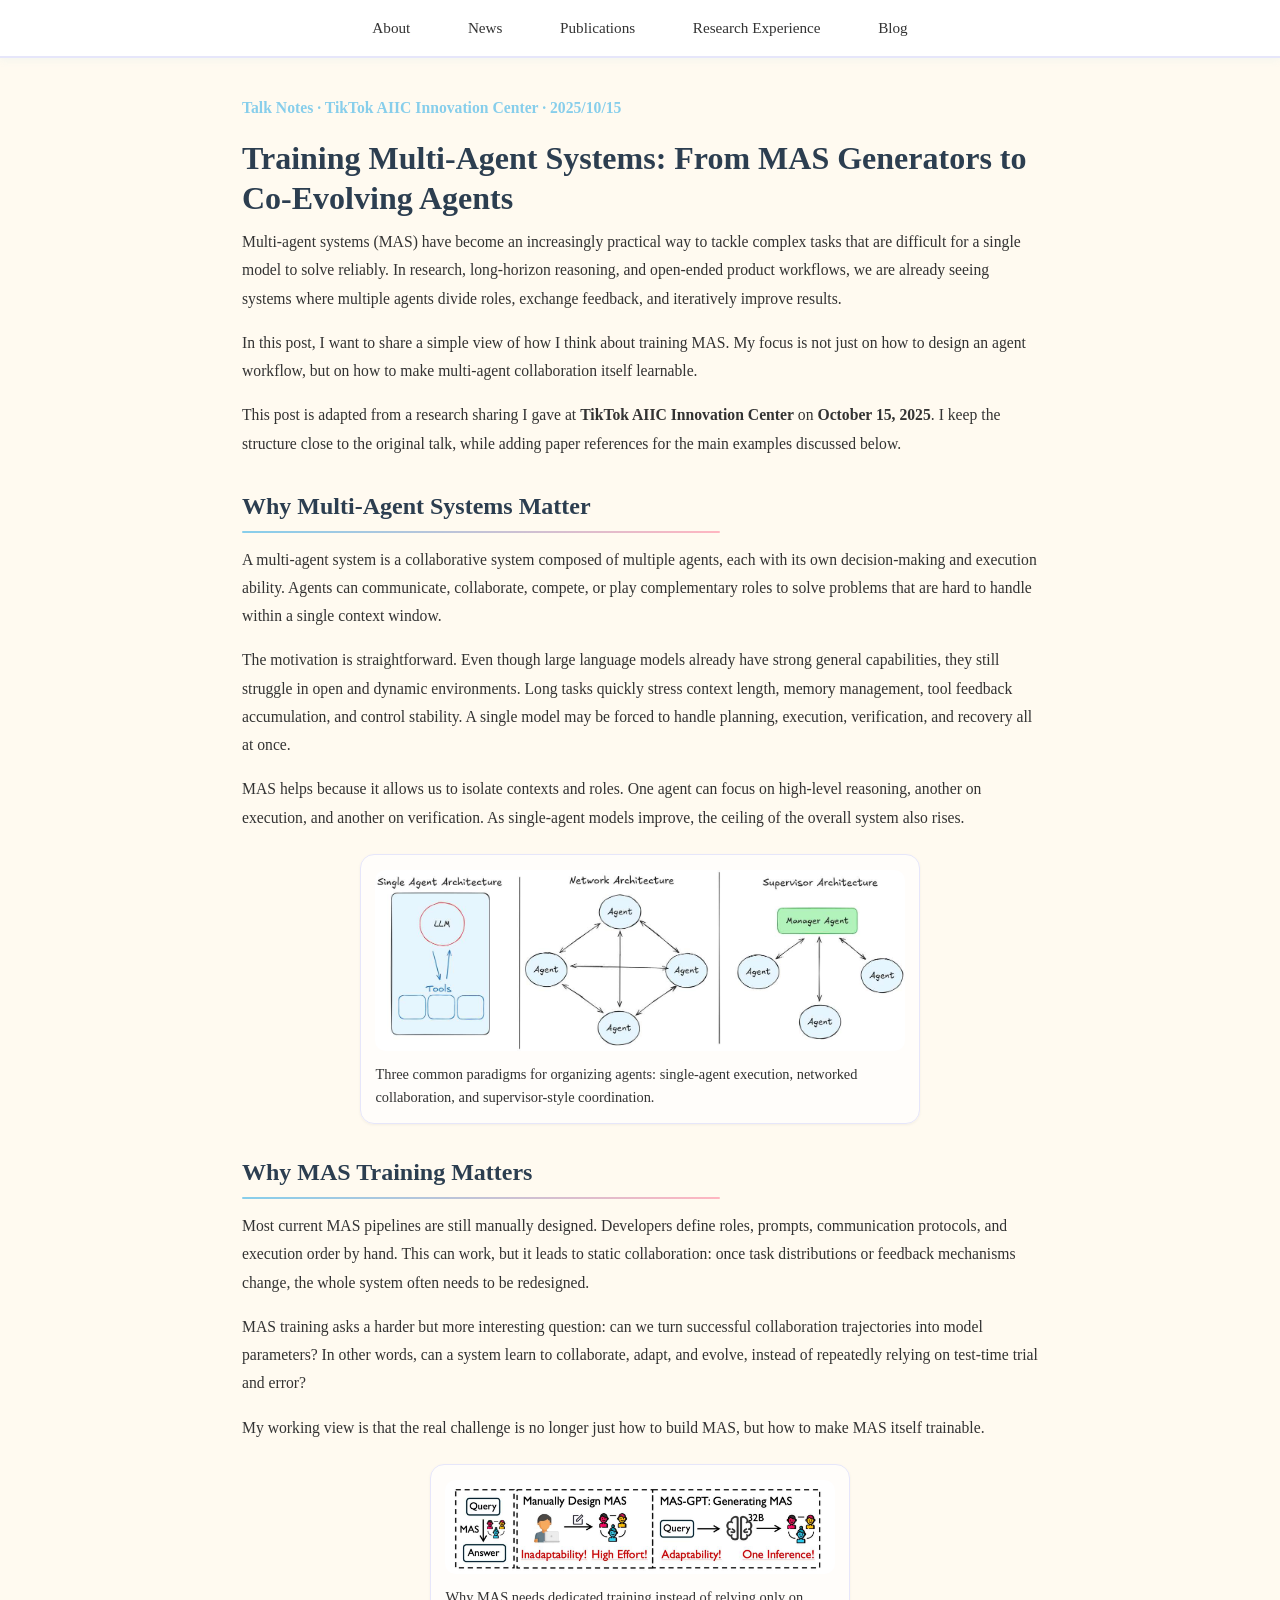
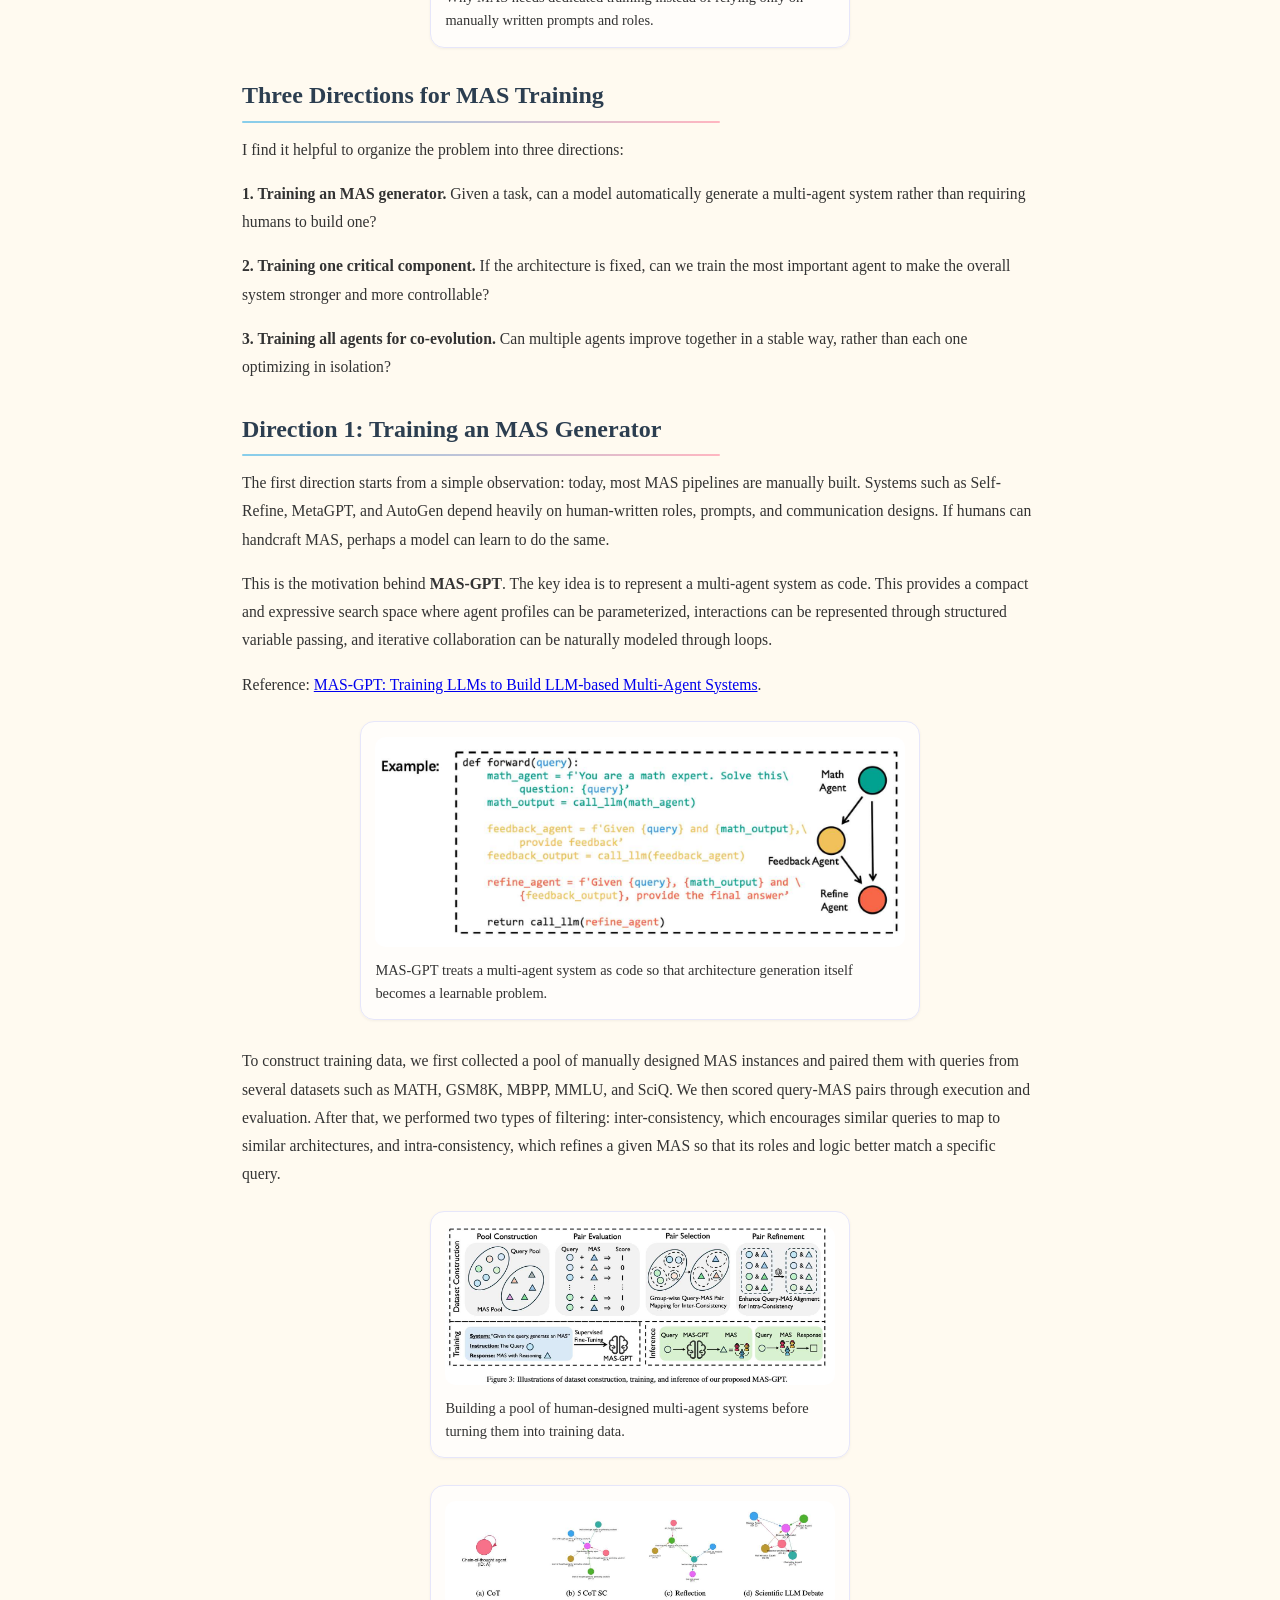
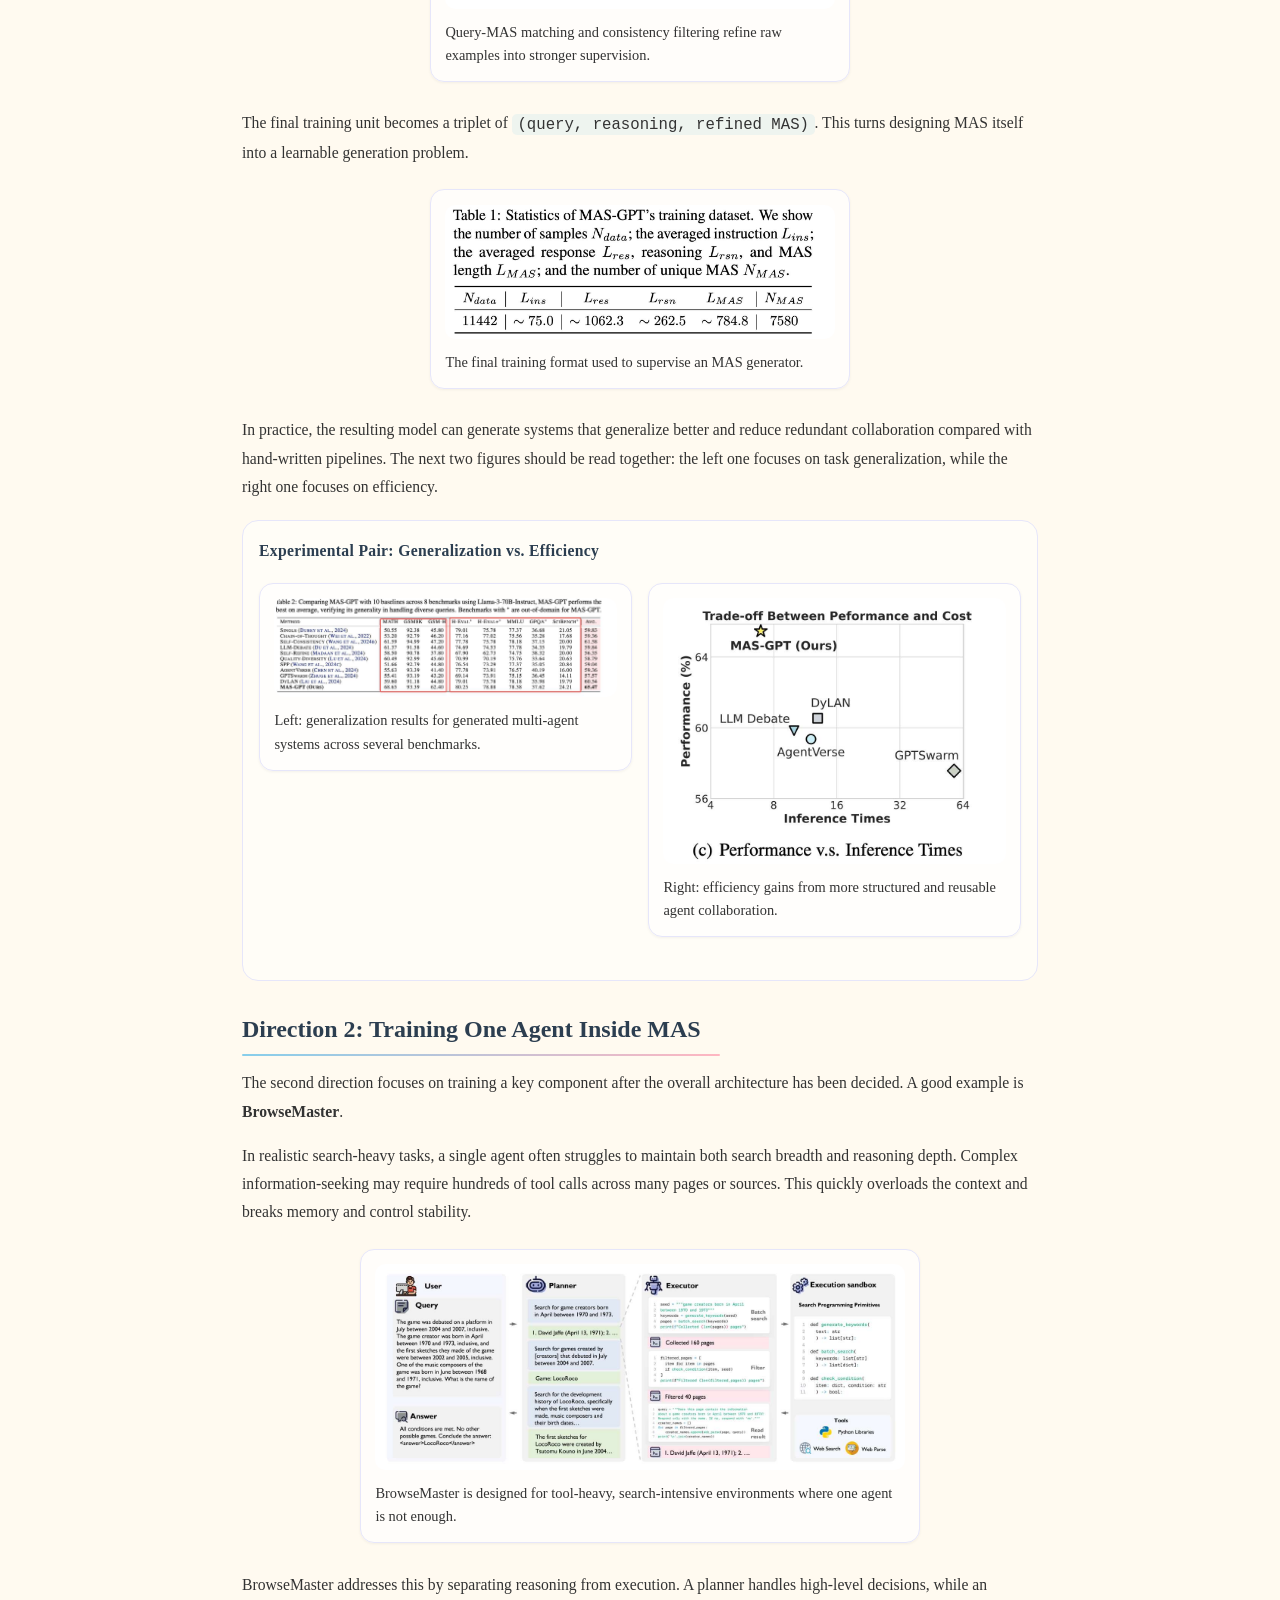
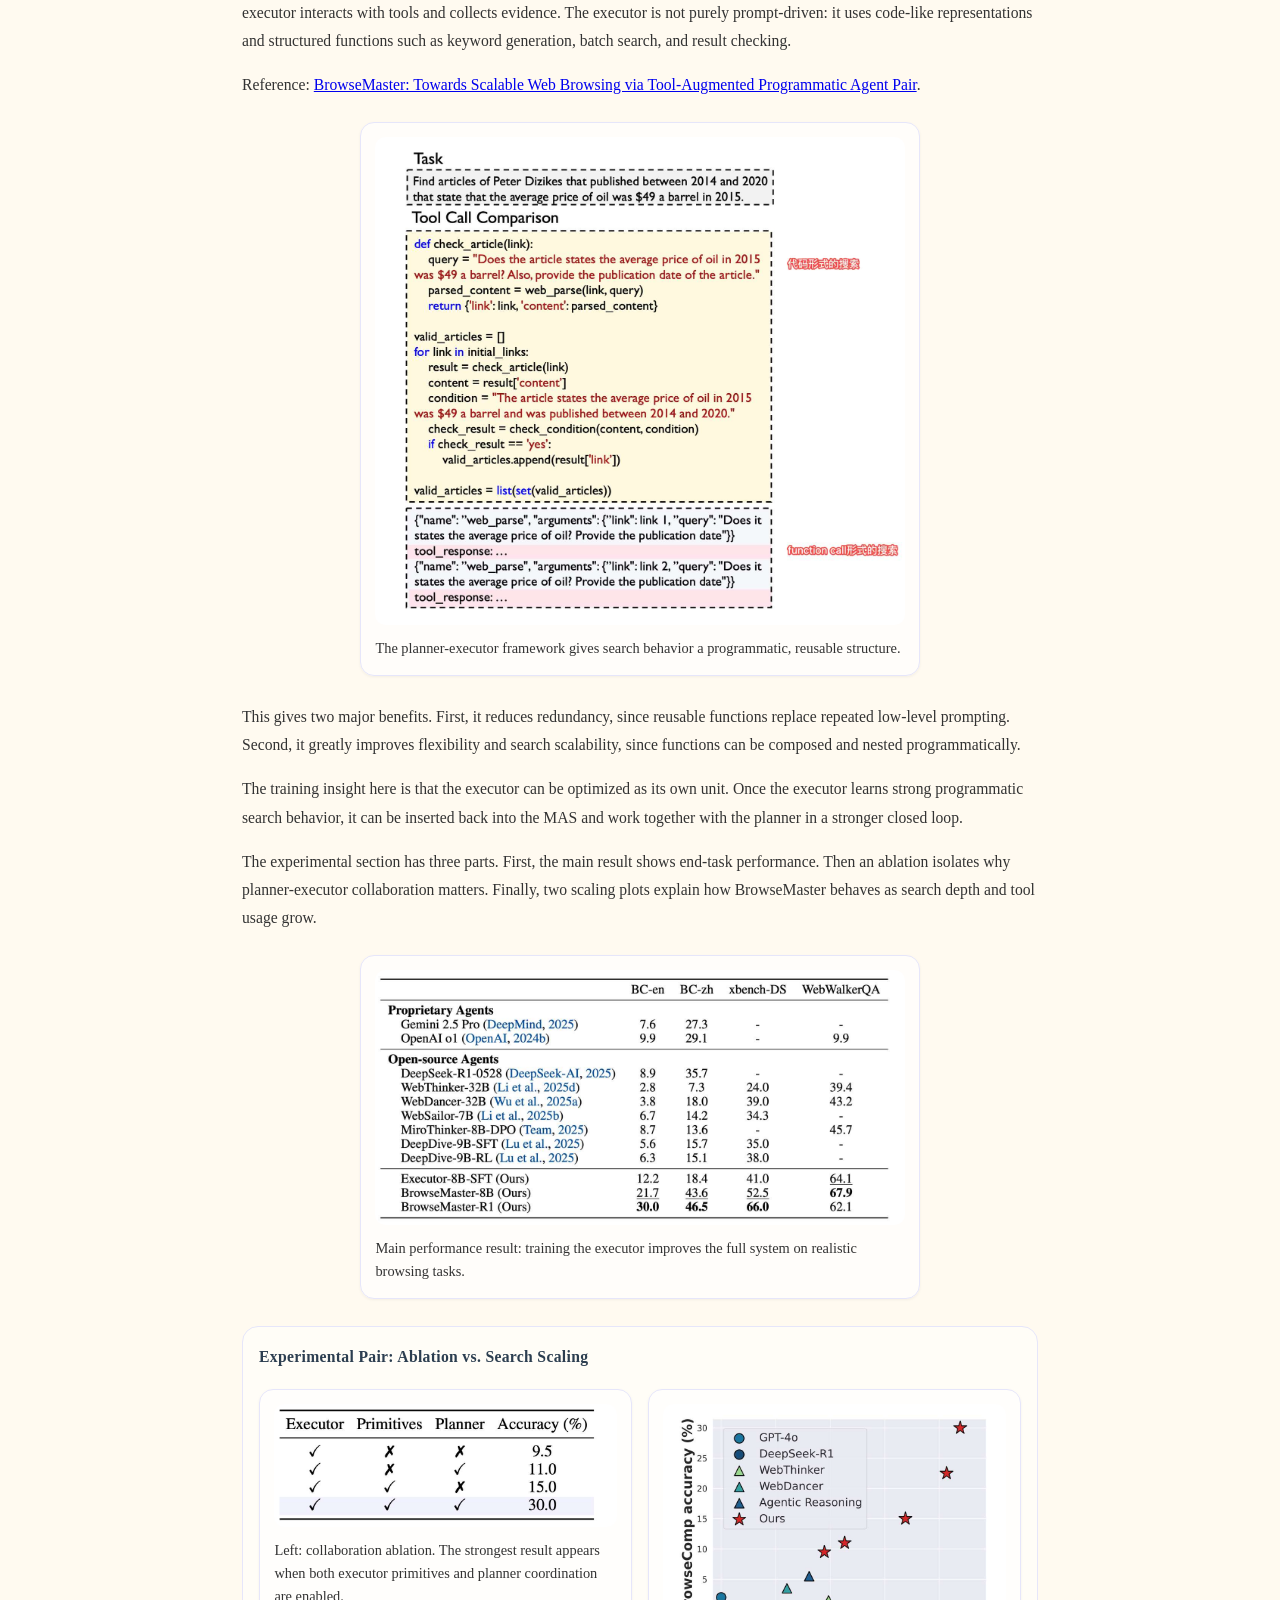
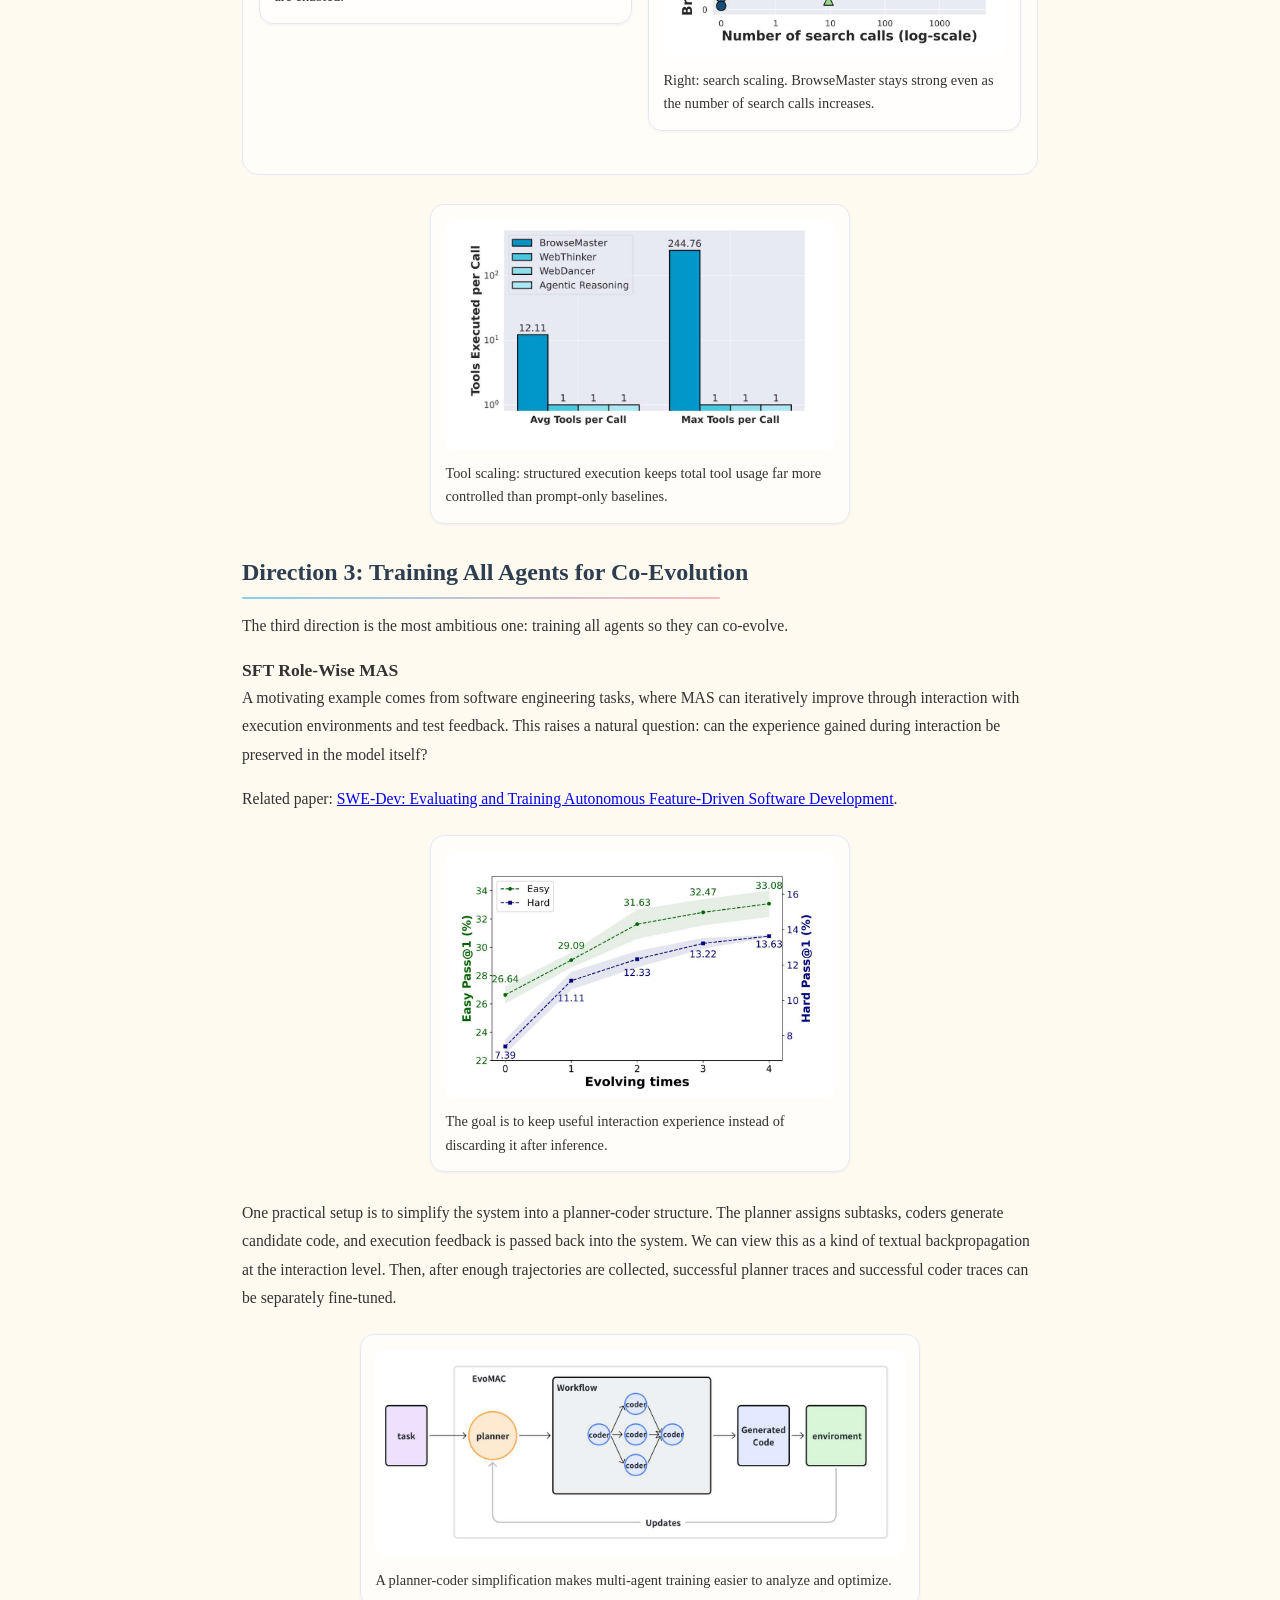
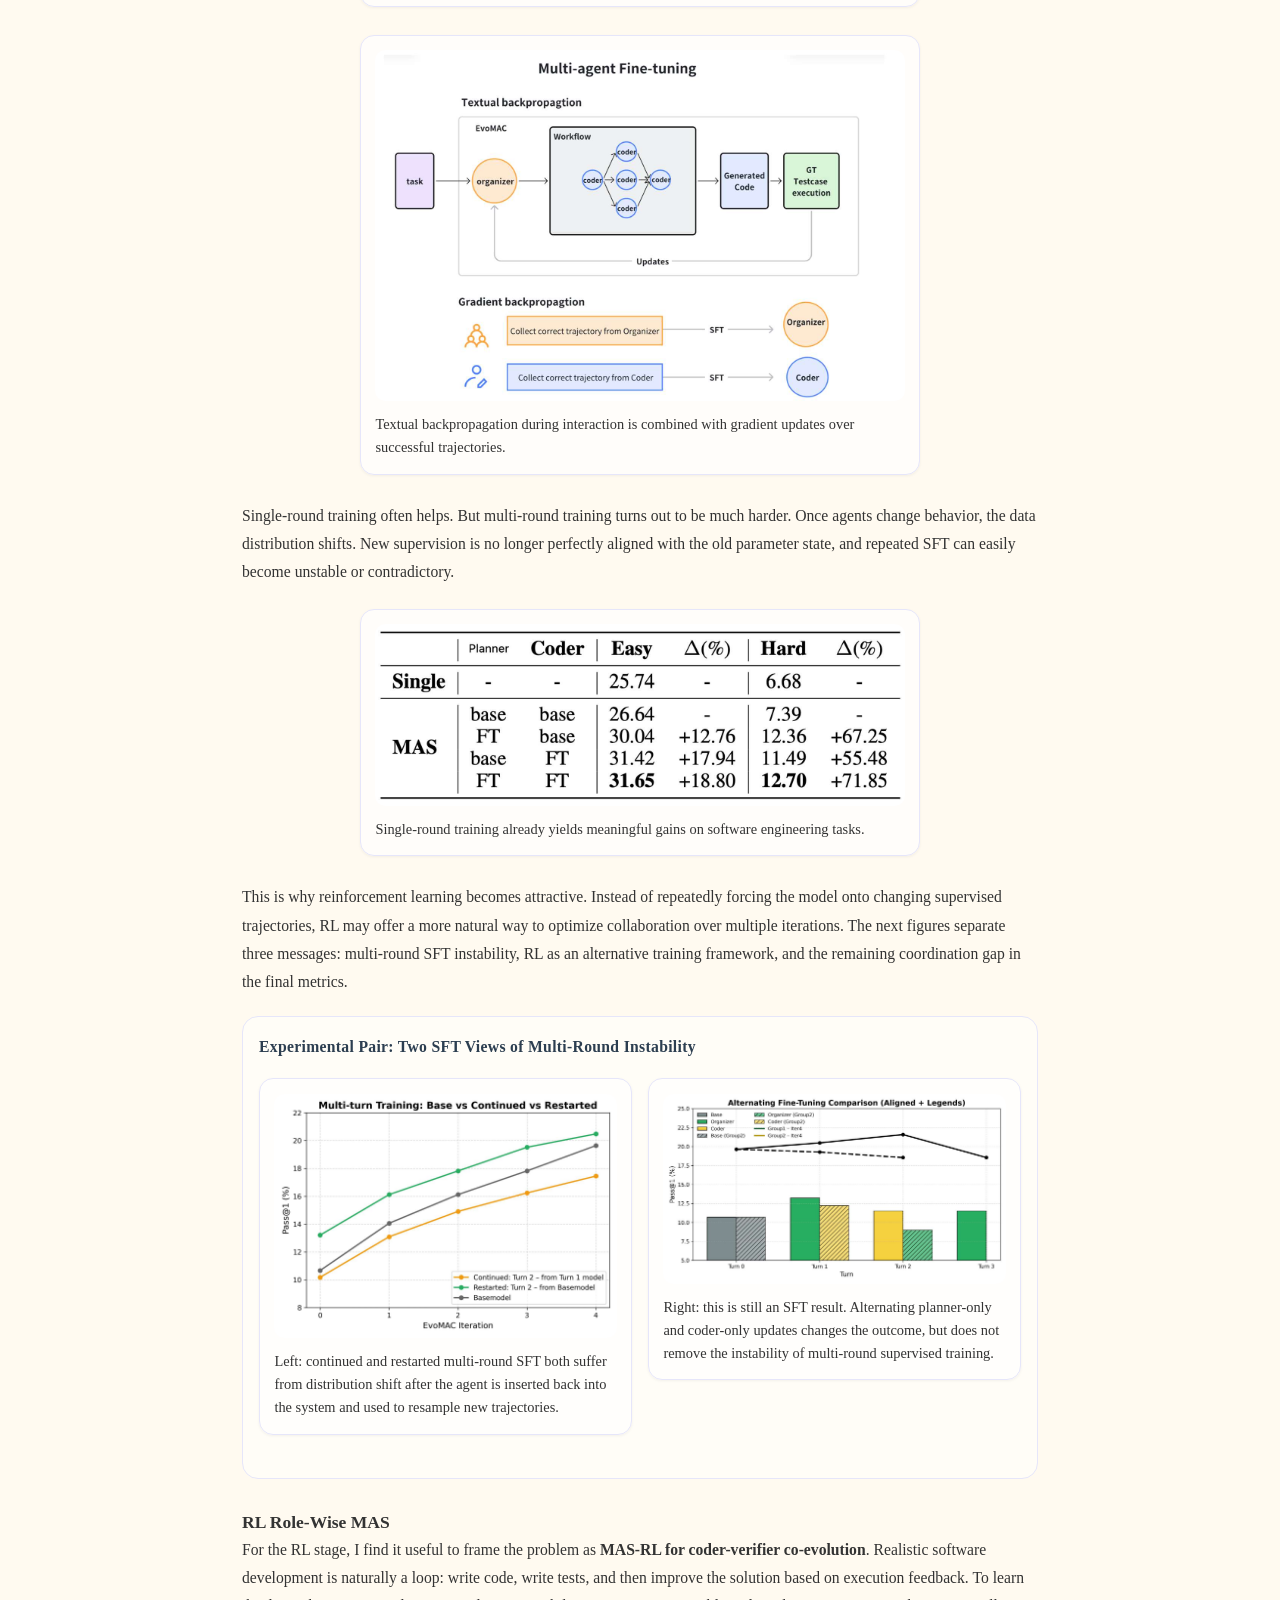
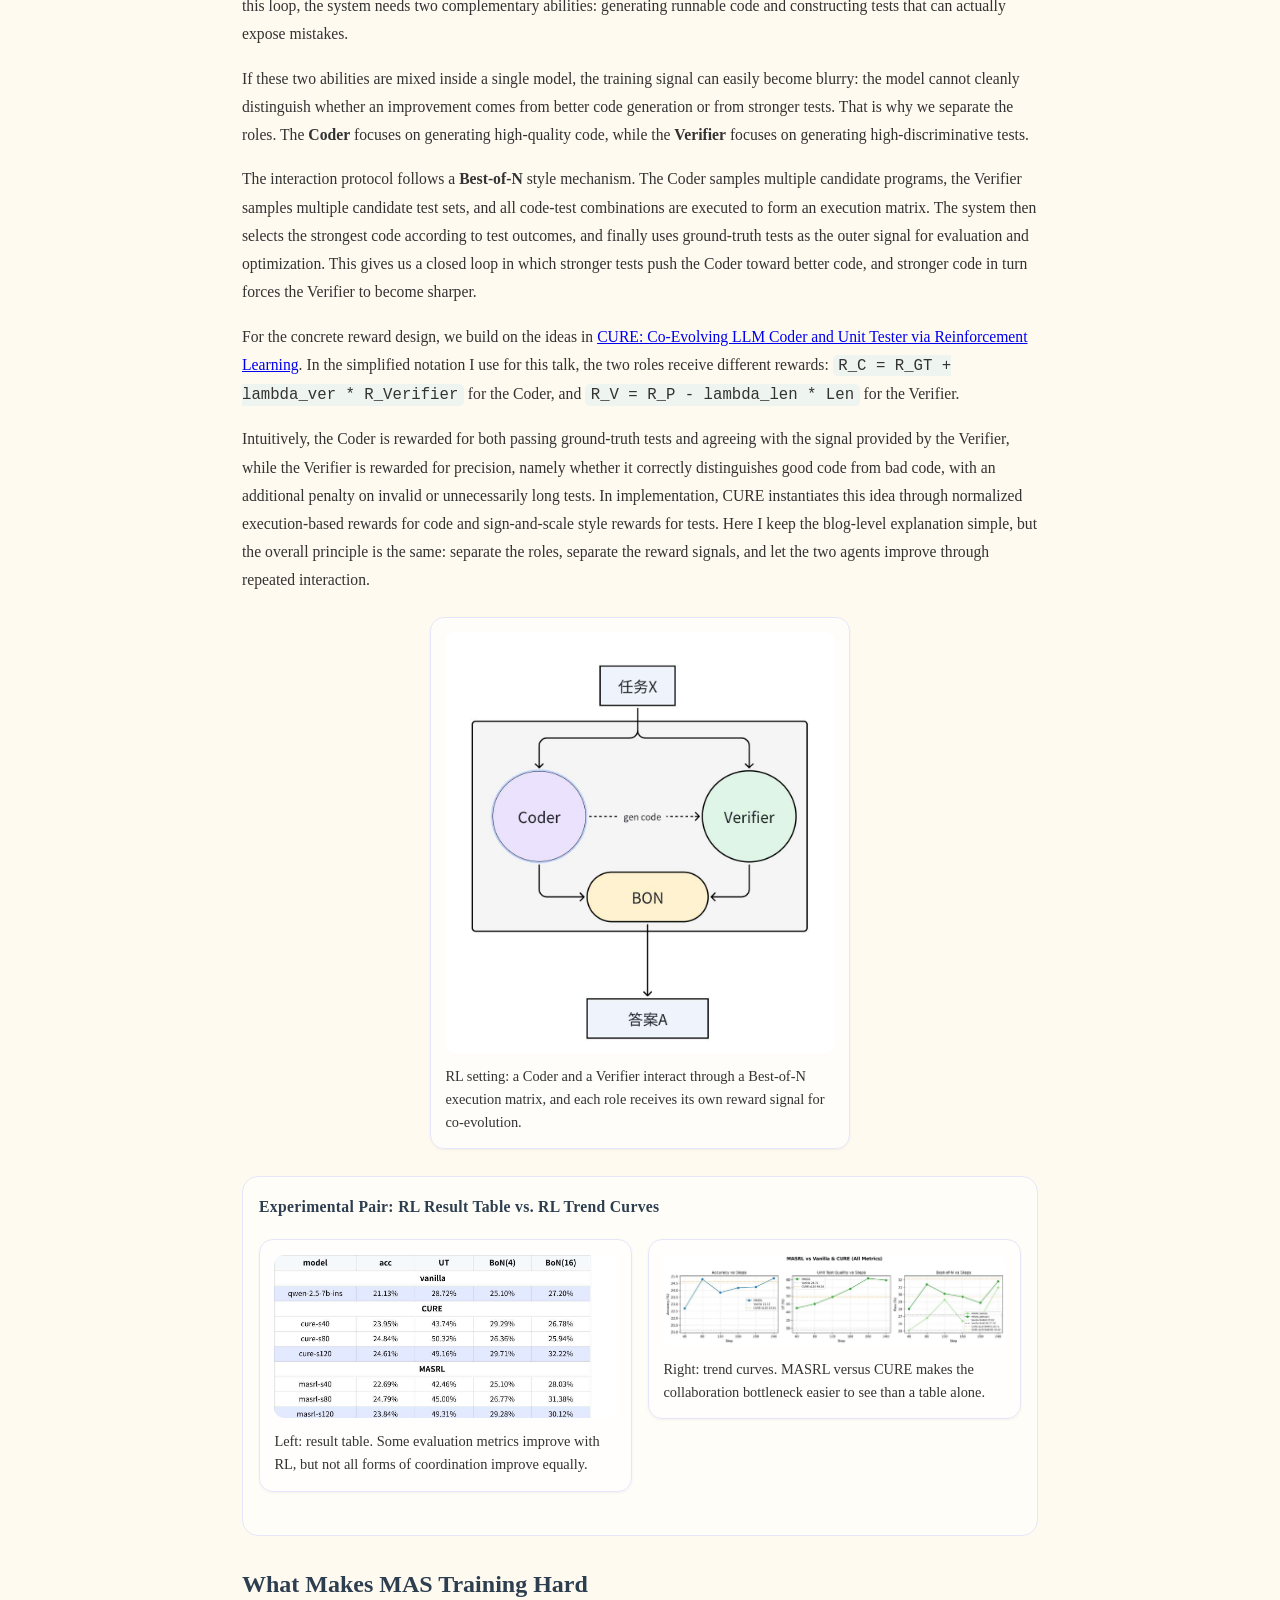
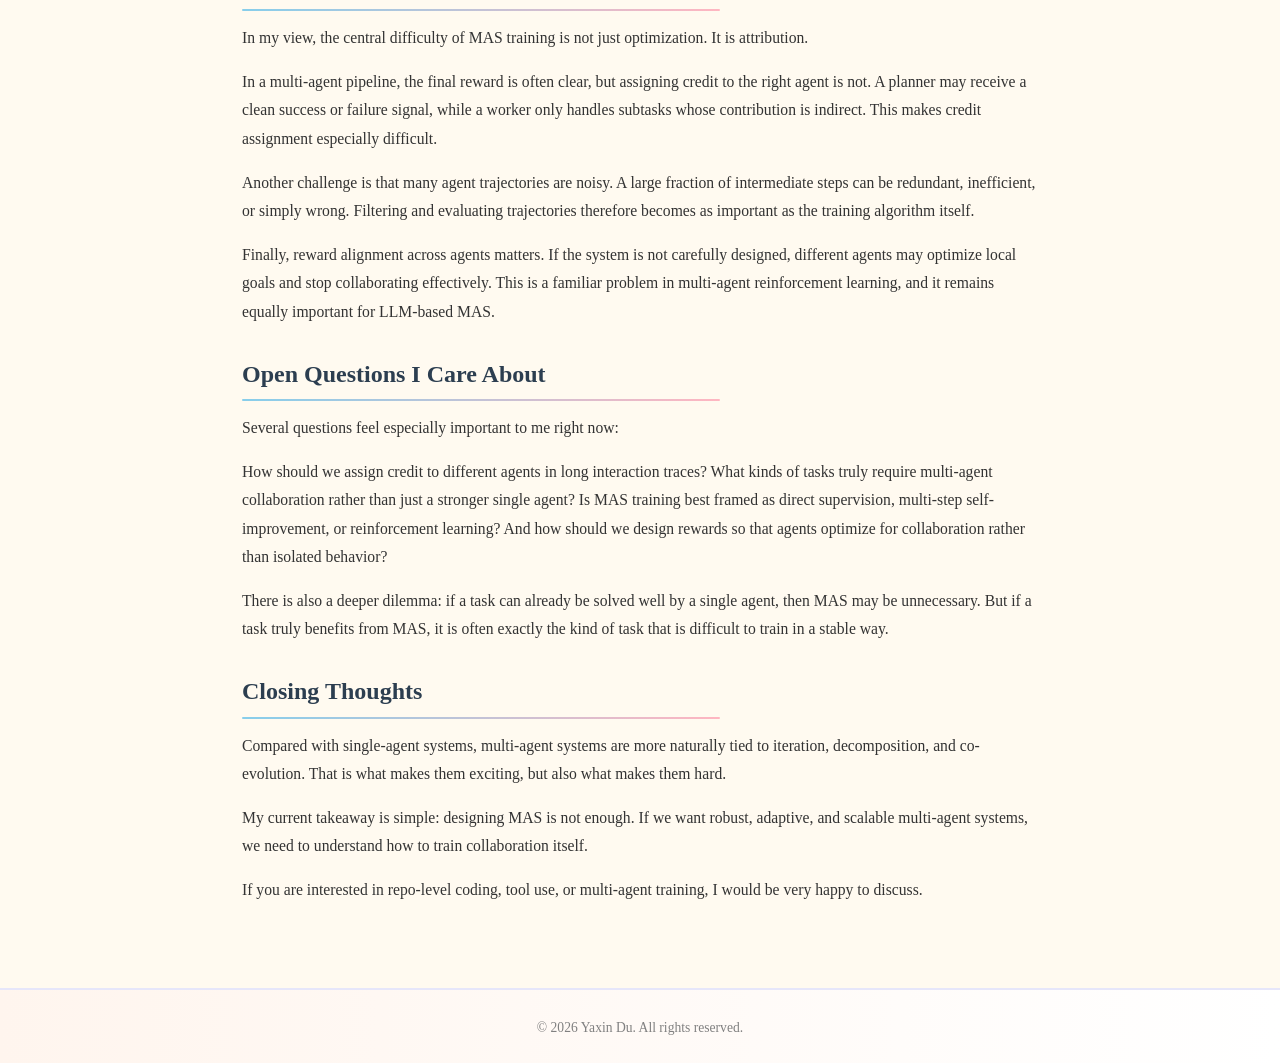
==== commit 220822ce: "Split co-evolution section into SFT and RL subsections" ====
--- a/blog/multi-agent-training.html
+++ b/blog/multi-agent-training.html
@@ -265,6 +265,7 @@
                 <p>
                     The third direction is the most ambitious one: training all agents so they can co-evolve.
                 </p>
+                <h3>SFT Role-Wise MAS</h3>
                 <p>
                     A motivating example comes from software engineering tasks, where MAS can iteratively improve
                     through interaction with execution environments and test feedback. This raises a natural question:
@@ -336,6 +337,7 @@
                         </figure>
                     </div>
                 </div>
+                <h3>RL Role-Wise MAS</h3>
                 <p>
                     For the RL stage, I find it useful to frame the problem as <strong>MAS-RL for coder-verifier co-evolution</strong>.
                     Realistic software development is naturally a loop: write code, write tests, and then improve the
